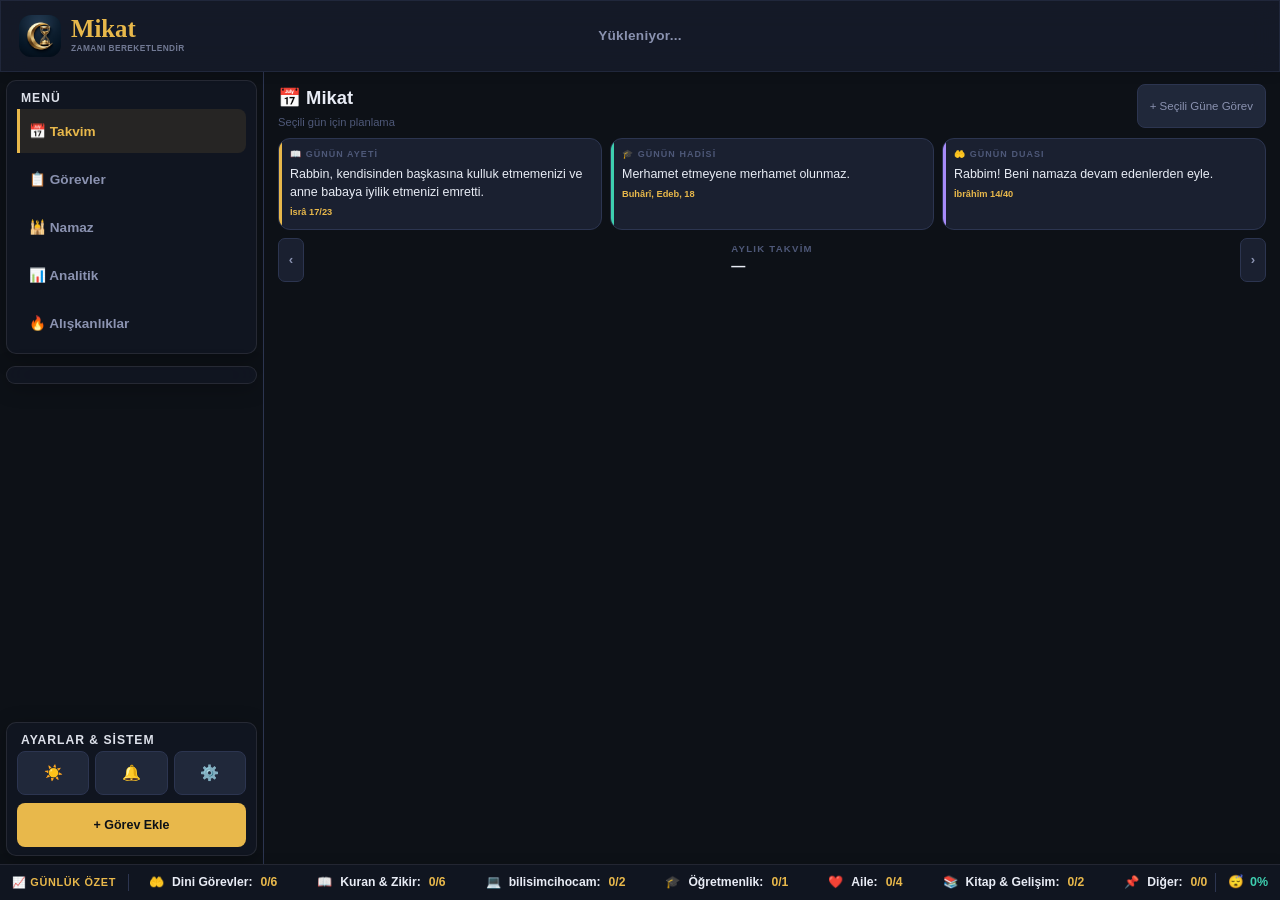
==== index.html @ c006ae86 "Mikat" ====
<!DOCTYPE html>
<html lang="tr">
<head>
<!--
  Mikat v7.1
  Görev yönetimi, ibadet takibi, alışkanlık izleme,
  odaklanma sayacı ve şifreli yedekleme uygulaması.
  Tek dosyalık HTML/CSS/JavaScript — localStorage tabanlı.
-->
<meta charset="UTF-8">
<meta http-equiv="Content-Security-Policy" content="default-src 'self'; script-src 'self' 'unsafe-inline'; connect-src 'self' https://api.aladhan.com; style-src 'self' 'unsafe-inline' https://fonts.googleapis.com; font-src 'self' https://fonts.gstatic.com; img-src 'self' data:; frame-src 'none'; object-src 'none';">
<meta name="viewport" content="width=device-width, initial-scale=1.0">
<meta name="theme-color" content="#0d1117">
<meta name="description" content="Mikat — Görev yönetimi, namaz takibi, alışkanlık izleme ve Pomodoro sayacı. Zamanı bereketlendir.">
<meta name="application-name" content="Mikat">
<meta name="apple-mobile-web-app-capable" content="yes">
<meta name="apple-mobile-web-app-status-bar-style" content="black-translucent">
<meta name="apple-mobile-web-app-title" content="Mikat">
<title>Mikat — Zamanı Bereketlendir</title>
<link rel="manifest" href="manifest.json">
<link rel="apple-touch-icon" href="icons/apple-touch-icon.png">
<link rel="preconnect" href="https://fonts.googleapis.com">
<link href="https://fonts.googleapis.com/css2?family=Amiri:wght@400;700&family=Outfit:wght@300;400;500;600;700&family=JetBrains+Mono:wght@400;500;600&display=swap" rel="stylesheet">
<link rel="stylesheet" href="styles.css">
</head>
<body class="dark">

<!-- ═══ ÜST BAR ═══ -->
<div class="topbar">
  <div style="display:flex; align-items:center; gap:8px;">
    <div class="brand">
      <div class="brand-ico" style="background: none; border: none; padding: 0;">
        <img src="mikat-logo.png" alt="Mikat" style="width: 100%; height: 100%; object-fit: cover; border-radius: 12px; display: block;">
      </div>
      <div>
        <div class="brand-name">Mikat</div>
        <div class="brand-sub">Zamanı Bereketlendir</div>
      </div>
    </div>
  </div>
  
  <!-- Akıllı Günlük Asistan (Header Merkez) -->
  <div class="header-dua" id="headerAssistant" style="display: flex; align-items: center; justify-content: center; gap: 8px;">
    <span id="headerAssistantMsg" style="font-size: 0.85rem; font-weight: 700; color: var(--tx2); letter-spacing: 0.02em;">Yükleniyor...</span>
  </div>


  <div class="top-r" style="display:flex; align-items:center;">
    <!-- Namaz Vakti Mini Gösterge -->
    <div id="headerPrayerVakit" style="display:flex; align-items:center; gap:8px; display:none;"></div>
  </div>
</div>

<!-- ═══ ANA LAYOUT ═══ -->
<div class="layout">

  <!-- SOL PANEL -->
  <div class="sidebar">
    <div class="sidebar-wrapper">
      <!-- Menü Kartı -->
      <div class="dcard sidebar-menu-card">
        <div class="slbl" style="margin-bottom:8px">Menü</div>
        <div class="sidebar-menu-list">
          <button class="menu-item-vertical on" onclick="showView('calendar', this)">📅 Takvim</button>
          <button class="menu-item-vertical" onclick="showView('tasks', this)">📋 Görevler</button>
          <button class="menu-item-vertical" onclick="showView('prayers', this)">🕌 Namaz</button>
          <button class="menu-item-vertical" onclick="showView('analytics', this)">📊 Analitik</button>
          <button class="menu-item-vertical" onclick="showView('habits', this)">🔥 Alışkanlıklar</button>
        </div>
      </div>

      <!-- Oturum Açma Kartı -->
      <div class="dcard sidebar-auth-card" id="sidebarAuthCard"></div>

      <!-- Ayarlar Kartı -->
      <div class="dcard sidebar-settings-card">
        <div class="slbl" style="margin-bottom:6px">Ayarlar & Sistem</div>
        <div class="sidebar-settings-buttons" style="display:flex; gap:6px; margin-bottom:8px;">
          <button class="tbtn" id="themeBtn" onclick="toggleTheme()" title="Tema" style="flex:1; width:auto; height:36px;">☀️</button>
          <button class="tbtn notif-btn" id="notifBtn" onclick="toggleNotifications()" title="Bildirimler" style="flex:1; width:auto; height:36px; position:relative;">
            🔔<div class="notif-dot"></div>
          </button>
          <button class="tbtn" onclick="openSettings()" title="Ayarlar" style="flex:1; width:auto; height:36px;">⚙️</button>
        </div>
        <button class="tbtn-add" onclick="openAdd()" style="width:100%; height:36px;">+ Görev Ekle</button>
      </div>
    </div>
  </div>

  <!-- ORTA — İÇERİK -->
  <div class="center">

    <!-- GÖREVLER -->
    <div class="view" id="v-tasks">
      <div class="page-hdr">
        <div>
          <div class="page-title" id="pgTitle">🗂️ Tüm Görevler</div>
          <div class="page-sub" id="pgSub">Tüm kategoriler</div>
        </div>
        <div class="page-acts">
          <button class="btn" onclick="clearDone()">🧹 Temizle</button>
        </div>
      </div>
      
      <!-- KATEGORİ SEÇİCİ -->
      <div class="tasks-categories-wrap">
        <div class="tasks-categories-list">
          <div class="cat-pill on" id="allcard" onclick="filterCat(null)">
            <span class="cat-pill-ico">🗂️</span>
            <span class="cat-pill-nm">Tüm Görevler</span>
            <span class="cat-pill-n" id="allnum">0</span>
          </div>
          <div id="ccards" style="display:flex;gap:8px;"></div>
          <button class="cat-mgr-pill" onclick="openCatManager()" title="Kategorileri Yönet">⚙️</button>
        </div>
      </div>

      <div class="fbar">
        <div class="sw"><span class="sw-i">🔍</span><input type="text" id="searchInp" placeholder="Görev ara..." oninput="renderTasks()"/></div>
        <button class="fchip on" onclick="setFilter('all',this)">Tümü</button>
        <button class="fchip" onclick="setFilter('pending',this)">Bekliyor</button>
        <button class="fchip" onclick="setFilter('done',this)">Bitti</button>
        <button class="fchip" onclick="setFilter('today',this)">Bugün</button>
        <select class="fsort" id="sortSel" onchange="renderTasks()">
          <option value="priority">Öncelik</option>
          <option value="due">Tarih</option>
          <option value="created">Eklenme</option>
          <option value="name">İsim</option>
        </select>
      </div>
      <div class="qabar">
        <input type="text" id="qaInp" placeholder="Hızlı görev ekle — Enter (kategori için #anahtar kullan)"/>
        <button class="qabtn" onclick="quickAdd()">+ Ekle</button>
      </div>
      <div id="taskList"></div>
    </div>

    <!-- ANALİTİK -->
    <div class="view" id="v-analytics">
      <div class="page-title">📊 Analitik</div>
      <div class="ag" id="agrid"></div>
      <div id="aperf"></div>
    </div>

    <!-- TAKVİM -->
    <div class="view on" id="v-calendar">
      <div class="page-hdr">
        <div>
          <div class="page-title">📅 Mikat</div>
          <div class="page-sub" id="calSub">Seçili gün için planlama</div>
        </div>
        <div class="page-acts">
          <button class="btn" onclick="openAddForSelectedDay()">+ Seçili Güne Görev</button>
        </div>
      </div>

      <!-- Günlük içerik kartları -->
      <div class="daily-grid">
        <div class="daily-card">
          <div class="daily-title">📖 GÜNÜN AYETİ</div>
          <div class="daily-text" id="dailyAyatText">Rabbin, kendisinden başkasına kulluk etmemenizi ve anne babaya iyilik etmenizi emretti.</div>
          <div class="daily-src" id="dailyAyatSrc">İsrâ 17/23</div>
        </div>
        <div class="daily-card hadis">
          <div class="daily-title">🎓 GÜNÜN HADİSİ</div>
          <div class="daily-text" id="dailyHadisText">Merhamet etmeyene merhamet olunmaz.</div>
          <div class="daily-src" id="dailyHadisSrc">Buhârî, Edeb, 18</div>
        </div>
        <div class="daily-card dua">
          <div class="daily-title">🤲 GÜNÜN DUASI</div>
          <div class="daily-text" id="dailyDuaText">Rabbim! Beni namaza devam edenlerden eyle.</div>
          <div class="daily-src" id="dailyDuaSrc">İbrâhîm 14/40</div>
        </div>
      </div>

      <!-- Aylık Takvim -->
      <div class="cal-main-full">
        <div class="month-head">
          <button class="month-nav" onclick="changeMonth(-1)">‹</button>
          <div>
            <div class="section-lbl">AYLIK TAKVİM</div>
            <div class="month-title" id="monthTitle">—</div>
          </div>
          <button class="month-nav" onclick="changeMonth(1)">›</button>
        </div>
        <div class="wgrid" id="wgrid"></div>
      </div>
    </div><!-- /v-calendar -->

    <!-- NAMAZ -->
    <div class="view" id="v-prayers">
      <div class="page-hdr">
        <div>
          <div class="page-title">🕌 Namaz Vakitleri & İbadet Takibi</div>
          <div style="text-align:left;font-size:.78rem;color:var(--namaz-gold,#D4AF37);margin-top:4px;font-family:'Amiri',serif;letter-spacing:.05em" id="hicriDateEl">— Yükleniyor</div>
        </div>
        <div class="page-acts">
          <span class="namaz-live" id="namazSource">📡 Yükleniyor…</span>
        </div>
      </div>

      <!-- Ramazan & Kerahat Uyarıları -->
      <div id="ramazanBanner" style="display:none;background:linear-gradient(135deg,#059669,#047857);color:#fff;border-radius:10px;padding:10px 13px;margin-bottom:12px;font-size:.78rem;text-align:center;font-weight:600">🌙 Ramazan-ı Şerif Mübarek Olsun!</div>
      <div id="kerahatBanner" style="display:none;background:rgba(251,146,60,.15);border:1px solid #fb923c;color:#fb923c;border-radius:8px;padding:9px 12px;font-size:.74rem;font-weight:600;margin-bottom:12px;text-align:center"></div>

      <!-- ── SATIR 1: VAKTİN AYET/HADİSİ & GÜNLÜK FARZ DURUMU (2 Kolon — Ayrı Kalın Çerçeveli Tasarım) ── -->
      <div style="display: flex; gap: 16px; margin-bottom: 16px; align-items: stretch; width: 100%;">
        <!-- Vakit Kadranı ve Sayaç (Sol - Kalın Koyu Yeşil Çerçeve) -->
        <div class="ncard gauge-card" style="display: flex; flex-direction: column; align-items: center; justify-content: flex-start; margin: 0; padding: 14px 20px; background: linear-gradient(135deg, #092c2a 0%, #031413 100%); border: 3px solid #0d403d; border-radius: 18px; box-shadow: 0 8px 32px rgba(0,0,0,0.4); width: 400px; flex: 0 0 400px; height: auto;">
          <!-- Top center title for hover text -->
          <div id="dialHoverTitle" style="color: var(--gold); font-size: 0.58rem; font-weight: 800; letter-spacing: 0.08em; text-transform: uppercase; margin-bottom: 8px; min-height: 12px; text-align: center; width: 100%;">VAKİT KADRANI</div>
          <div class="gauge-wrap" style="width: 360px; height: 180px; margin: 0 auto; position: relative; overflow: hidden;">
            <svg id="vakitDialSvg" width="360" height="180" viewBox="0 10 200 100" style="overflow: hidden;">
              <!-- Outer circle border (arch) -->
              <path d="M 18 110 A 82 82 0 0 1 182 110" fill="none" stroke="rgba(20,91,88,0.4)" stroke-width="1"/>
              
              <!-- Outer Bezel for Hour Numbers (arch segment) -->
              <path d="M 2 110 A 98 98 0 0 1 198 110 L 182 110 A 82 82 0 0 0 18 110 Z" fill="#9bc7c5" stroke="#145b58" stroke-width="0.8"/>
              
              <!-- Sector paths (annular sectors) will go here -->
              <g id="dialSectors"></g>
              
              <!-- Red separator lines will go here -->
              <g id="dialSeparators"></g>
              
              <!-- Ticks and hour numbers will go here -->
              <g id="dialHours"></g>
              
              <!-- Central circle for countdown backdrop (arch) - light glowing backdrop -->
              <path d="M 48 110 A 52 52 0 0 1 152 110 Z" fill="#a4cfce" stroke="#145b58" stroke-width="1.2"/>
              
              <!-- Needle (Red pointer) -->
              <line id="dialNeedle" x1="100" y1="110" x2="100" y2="24" stroke="#ef4444" stroke-width="2.5" stroke-linecap="round" />
              <!-- Needle cap -->
              <circle cx="100" cy="110" r="4.5" fill="#ef4444"/>
            </svg>
            
            <!-- Info in the center: countdown timer with dark text -->
            <div id="dialCenterText" style="position: absolute; bottom: 8px; left: 0; right: 0; display: flex; flex-direction: column; align-items: center; justify-content: center; text-align: center; pointer-events: none; line-height: 1.15;">
              <div style="font-size: 0.56rem; font-weight: 900; color: #0c3d3a; text-transform: uppercase; letter-spacing: 0.05em; opacity: 0.95; margin-bottom: 2px;">Vaktin Çıkmasına</div>
              <div style="font-size: 1.45rem; font-weight: 900; color: #031413; font-family: 'JetBrains Mono', monospace; letter-spacing: -0.02em;" id="dialCountdown">--:--<span style="font-size: 0.65em; font-weight: 900; vertical-align: super; margin-left: 1px;" id="dialCountdownSec">--</span></div>
            </div>
          </div>
          
          <!-- Bottom Prayer Times Row (Mockup'taki gibi) -->
          <div id="dialPrayerTimesRow" style="display: flex; justify-content: space-between; width: 100%; margin-top: 10px; padding: 6px 12px 0; border-top: 1px solid rgba(164,207,206,0.15); font-size: 0.65rem; font-weight: 700; color: var(--tx3);">
            <!-- Populated dynamically by JS -->
          </div>
        </div>

        <!-- 2. Namaz Vakitleri & Tikleme Kartı (Kalın Koyu Mavi Çerçeve) -->
        <div class="ncard" style="display: flex; flex-direction: column; justify-content: flex-start; margin: 0; padding: 14px 16px; border: 3px solid #1b355a; border-radius: 18px; width: 175px; flex: 0 0 175px; background: linear-gradient(135deg, #0d1b2e 0%, #060c15 100%);">
          <div class="daily-title" style="color:var(--teal); font-size: 0.58rem; font-weight: 800; letter-spacing: 0.08em; margin-bottom: 8px; display: flex; justify-content: space-between;">
            <span>🕌 VAKİT TİKLERİ</span>
            <span id="namazCnt" style="color:var(--teal)">0/5</span>
          </div>
          <div id="namazChecklist" style="display: flex; flex-direction: column; gap: 6px; flex: 1; justify-content: center;"></div>
        </div>

        <!-- 3. Günün Ayeti (Kalın Koyu Kehribar Çerçeve) -->
        <div class="ncard quote-card" id="vaktinQuoteCard" style="display: flex; flex-direction: column; justify-content: center; min-height: 80px; margin: 0; padding: 14px 20px; border: 3px solid #6d4e1b; border-radius: 18px; flex: 1.3; min-width: 0; height: auto;">
          <div class="daily-title" id="vaktinQuoteTitle" style="color:var(--gold); font-size: 0.58rem; font-weight: 800; letter-spacing: 0.08em; margin-bottom: 2px;">📖 GÜNÜN AYETİ</div>
          <!-- Arapça Kısmı -->
          <div id="vaktinQuoteArabic" style="font-family:'Amiri',serif; font-size: 1.05rem; color: var(--gold); text-align: right; margin-top: 2px; line-height: 1.25; max-height: 38px; overflow: hidden; text-overflow: ellipsis; white-space: nowrap;"></div>
          <!-- Meal Kısmı -->
          <div class="daily-text" id="vaktinQuoteText" style="font-size: 0.74rem; line-height: 1.35; font-weight: 600; margin: 4px 0; color: var(--tx); overflow: hidden; display: -webkit-box; -webkit-line-clamp: 3; -webkit-box-orient: vertical;">—</div>
          <div class="daily-src" id="vaktinQuoteSrc" style="font-size: 0.60rem; color: var(--tx3); text-align: right; font-weight: 700; margin-top: auto;">—</div>
        </div>

        <!-- 4. Günün Esması (Kalın Koyu Mor Çerçeve - Ortalanmış) -->
        <div class="ncard" id="esmaCard" style="display: flex; flex-direction: column; justify-content: center; align-items: center; margin: 0; padding: 14px 16px; border: 3px solid #4a1b6d; border-radius: 18px; flex: 1; min-width: 0; background: linear-gradient(135deg, #160d23 0%, #0a0610 100%); text-align: center;">
          <div class="daily-title" style="color:var(--gold); font-size: 0.58rem; font-weight: 800; letter-spacing: 0.08em; margin-bottom: 6px;">✨ GÜNÜN ESMASI</div>
          <div id="esmaArabic" style="font-family:'Amiri',serif; font-size: 1.55rem; color: var(--gold); margin: 2px 0 0; line-height: 1.2;">—</div>
          <div id="esmaTurkish" style="font-size: 0.85rem; font-weight: 800; color: var(--tx); margin-bottom: 4px;">—</div>
          <div id="esmaMeaning" style="font-size: 0.68rem; line-height: 1.35; font-weight: 600; color: var(--tx2); overflow: hidden; display: -webkit-box; -webkit-line-clamp: 3; -webkit-box-orient: vertical;">—</div>
        </div>
      </div>

      <!-- ── SATIR 3: NAFİLELER, ZİKİR & HAFTALIK GRAFİK (3 Sütun) ── -->
      <div style="display: grid; grid-template-columns: 1.1fr 1fr 1.1fr; gap: 16px; margin-bottom: 16px;">
        <!-- Nafile İbadetler -->
        <div class="ncard nafile-card" style="margin: 0;">
          <div class="nhead">✨ Nafile İbadetler</div>
          <div class="nafile-grid" id="nafileGrid" style="margin-top: 8px;"></div>
        </div>

        <!-- Zikir & Tesbihat -->
        <div class="ncard zikir-widget" style="margin: 0; display: flex; flex-direction: column; justify-content: space-between;">
          <div>
            <div class="nhead" style="margin-bottom: 10px;">📿 Zikir & Tesbihat</div>
            <div class="zikir-card" id="zikirCard" style="margin-top:0; border:none; background:none; padding:0;">
              <div style="min-width:0">
                <div class="zikir-text" id="zikirText" style="font-size:1.05rem; font-weight: 700; color: var(--tx); margin-bottom:4px; white-space: nowrap; overflow: hidden; text-overflow: ellipsis;">—</div>
                <div class="zikir-note" id="zikirNote" style="font-size:.68rem; color: var(--tx3); margin-bottom:8px;"></div>
              </div>
            </div>
          </div>
          <div>
            <button class="zikir-btn" onclick="completeDailyZikir()" id="zikirBtn" style="width: 100%; margin-bottom: 8px;">Hedefi Tamamla</button>
            <div style="display:grid; grid-template-columns: 1fr 1fr; gap: 8px;">
              <button class="namaz-action-btn" onclick="openZikirmatik()" style="padding: 6px; font-size: 0.72rem;">📿 Zikirmatik</button>
              <button class="namaz-action-btn" onclick="openImsakiye()" style="padding: 6px; font-size: 0.72rem;">📅 İmsakiye</button>
            </div>
          </div>
        </div>

        <!-- Sağ Sütun: Haftalık Takip & Kaza Namazları -->
        <div style="display: flex; flex-direction: column; gap: 16px; justify-content: space-between;">
          <!-- Haftalık İbadet Grafiği -->
          <div class="weekly-ibadet" id="weeklyIbadet" style="margin: 0; padding:12px; background:var(--sf); border:1px solid var(--bd); border-radius:var(--r); display: flex; flex-direction: column; justify-content: space-between; flex: 1;">
            <div class="wi-head" style="margin-bottom: 8px; display: flex; justify-content: space-between; align-items: center;">
              <span style="font-weight: 700; font-size: 0.78rem; color: var(--tx);">📈 Haftalık Takip</span>
              <span class="wi-score" id="weeklyIbadetScore" style="color: var(--teal); font-weight: 800; font-size: 0.78rem;">0/35</span>
            </div>
            <div class="wi-days" id="weeklyIbadetDays" style="flex: 1; display: flex; align-items: center; justify-content: space-between; gap: 4px;"></div>
          </div>
          
          <!-- Kaza Namazı Takip (Küçük Kart) -->
          <div class="ncard qada-card" id="qadaCardCompact" style="margin: 0; padding: 12px; flex: 1;">
            <div class="qada-head" style="font-weight: 700; font-size: 0.78rem; color: var(--tx); margin-bottom: 6px;">⏳ Kaza Borçlarım</div>
            <div id="qadaBox"></div>
          </div>
        </div>
      </div>
    </div><!-- /v-prayers -->

    <!-- ALIŞKANLIKLAR -->
    <div class="view" id="v-habits">
      <div class="page-hdr">
        <div>
          <div class="page-title">🔥 Alışkanlıklar</div>
          <div class="page-sub">Düzenli tekrarlanan alışkanlıkların takibi</div>
        </div>
        <div class="page-acts">
          <button class="btn" onclick="addHabitPrompt()">+ Yeni Alışkanlık</button>
        </div>
      </div>
      <div id="habitList" class="habits-view-list" style="margin-bottom: 24px;"></div>
      
      <!-- ODAKLANMA VE İSTATİSTİKLER (Eski Sağ Panel) -->
      <div class="habits-footer-grid" style="display: grid; grid-template-columns: 1fr 1fr; gap: 16px; margin-top: 24px;">
        <!-- Odaklanma Sayacı -->
        <div class="rcard">
          <div class="rcard-title">
            <span>⏱ Odaklanma Sayacı</span>
            <span id="timerCatLbl" style="color:var(--teal);font-size:.58rem"></span>
          </div>
          <div class="timer-wrap">
            <div class="trw">
              <svg width="108" height="108" viewBox="0 0 108 108">
                <circle cx="54" cy="54" r="44" fill="none" stroke="#2c3550" stroke-width="6"/>
                <circle id="timerRing" cx="54" cy="54" r="44" fill="none" stroke="#3ecfb0" stroke-width="6" stroke-linecap="round"
                  stroke-dasharray="276.5" stroke-dashoffset="0" transform="rotate(-90 54 54)"
                  style="transition:stroke-dashoffset 1s linear"/>
              </svg>
              <div class="ti">
                <div class="tnum" id="tnum">25:00</div>
                <div class="tph"  id="tph">Hazır</div>
              </div>
            </div>
          </div>
          <div class="tpres">
            <button class="tpre on" onclick="setPreset(25,this)">25dk</button>
            <button class="tpre" onclick="setPreset(45,this)">45dk</button>
            <button class="tpre" onclick="setPreset(60,this)">60dk</button>
            <button class="tpre" onclick="setPreset(5,this)">5dk 🍵</button>
          </div>
          <select class="tcat" id="timerCat" style="width: 100%; margin-top: 8px;"></select>
          <div class="sessrow" style="margin-top: 8px;">
            <span>Bugünkü seanslar</span>
            <div class="sdots" id="sdots">
              <div class="sdot"></div><div class="sdot"></div>
              <div class="sdot"></div><div class="sdot"></div>
            </div>
          </div>
          <div class="tbtns" style="margin-top: 8px;">
            <button class="tbstart" id="tbstart" onclick="timerToggle()">▶ Başlat</button>
            <button class="tbreset" onclick="timerReset()">↺ Sıfırla</button>
          </div>
        </div>

        <!-- Kategori Süreleri -->
        <div class="rcard">
          <div class="rcard-title">⏰ Kategori Süreleri (Bugün)</div>
          <div id="catTimes" style="margin-top: 10px;"></div>
        </div>
      </div>
    </div><!-- /v-habits -->

  </div><!-- /center -->

</div><!-- /layout -->

<!-- ═══ GÖREV MODAL ═══ -->
<div class="mov" id="taskModal" onclick="if(event.target===this)closeModal('taskModal')">
<div class="modal">
  <div class="modal-title" id="mTitle">✏️ Yeni Görev</div>
  <div class="modal-sub">Bilgileri doldurup kaydedin</div>
  <div class="fgrid">
    <div class="fg s2"><label class="flbl">Görev Adı *</label><input class="finp" id="fName" placeholder="Ne yapılacak?"/></div>
    <div class="fg"><label class="flbl">Kategori</label><select class="fsel" id="fCat"></select></div>
    <div class="fg"><label class="flbl">Öncelik</label>
      <select class="fsel" id="fPri">
        <option value="yuksek">🔴 Yüksek</option>
        <option value="orta" selected>🟡 Orta</option>
        <option value="dusuk">🟢 Düşük</option>
      </select>
    </div>
    <div class="fg"><label class="flbl">Son Tarih</label><input class="finp" type="date" id="fDue"/></div>
    <div class="fg"><label class="flbl">Hatırlatıcı Zamanı</label><input class="finp" type="time" id="fReminder"/></div>
    <div class="fg"><label class="flbl">Hatırlatma</label>
      <select class="fsel" id="fRemRep">
        <option value="none">Kapalı</option>
        <option value="once">Tek Sefer</option>
        <option value="daily">Her Gün</option>
        <option value="weekly">Her Hafta</option>
      </select>
    </div>
    <div class="fg"><label class="flbl">Tekrar</label>
      <select class="fsel" id="fRep" onchange="toggleRepDays()">
        <option value="yok">Tekrar Yok</option>
        <option value="gunluk">Her Gün</option>
        <option value="her_2_gunde">2 Günde Bir</option>
        <option value="haftalik">Her Hafta</option>
        <option value="aylik">Her Ay</option>
        <option value="ay_son">Ayın Sonu</option>
        <option value="ozel">Özel Aralık</option>
      </select>
    </div>
    <div class="fg s2" id="repDaysRow" style="display:none">
      <label class="flbl" id="repDaysLbl">Hangi Günler?</label>
      <div id="repDaysPicker" style="display:flex;gap:5px;flex-wrap:wrap;margin-top:4px"></div>
    </div>
    <div class="fg" id="repIntervalRow" style="display:none">
      <label class="flbl">Özel Aralık</label><input class="finp" type="number" min="2" id="fRepInterval" placeholder="Gün sayısı"/>
    </div>
    <div class="fg" id="repEndRow" style="display:none">
      <label class="flbl">Tekrar Bitişi</label><input class="finp" type="date" id="fRepEnd"/>
    </div>
    <div class="fg"><label class="flbl">Süre Tahmini</label>
      <select class="fsel" id="fEst">
        <option value="">—</option><option value="15">15 dk</option>
        <option value="30">30 dk</option><option value="45">45 dk</option>
        <option value="60">1 saat</option><option value="90">1.5 saat</option>
        <option value="120">2 saat</option>
      </select>
    </div>
    <div class="fg"><label class="flbl">Etiket</label><input class="finp" id="fTag" placeholder="örn: acil, fikir"/></div>
    <div class="fg s2"><label class="flbl">Not</label><textarea class="ftxt" id="fNote" placeholder="Ek notlar..."></textarea></div>
    <div class="fg s2">
      <label class="flbl">Alt Görevler</label>
      <div class="sub-adder">
        <input type="text" id="subInp" placeholder="Alt görev yaz, Enter'a bas"/>
        <button onclick="addSub()">+ Ekle</button>
      </div>
      <div class="sub-prev" id="subPrev"></div>
    </div>
  </div>
  <div class="mfooter">
    <button class="mcancel" onclick="closeModal('taskModal')">İptal</button>
    <button class="msave" onclick="saveTask()">💾 Kaydet</button>
  </div>
</div>
</div>

<!-- ═══ SİLME ONAY MODAL ═══ -->
<div class="mov" id="confModal" onclick="if(event.target===this)closeModal('confModal')">
<div class="modal conf-modal">
  <div class="modal-title" id="confModalTitle">🗑️ Onayla</div>
  <div class="conf-txt" id="confTxt">Emin misiniz?</div>
  <div class="conf-detail" id="confDetail" style="display:none;font-size:.72rem;color:var(--tx3);margin-top:6px;line-height:1.5"></div>
  <div style="display:flex;gap:8px;justify-content:flex-end;margin-top:14px">
    <button class="mcancel" onclick="closeModal('confModal')">İptal</button>
    <button class="mdel" id="confOk">Sil</button>
  </div>
</div>
</div>

<!-- ═══ KATEGORİ YÖNET MODAL ═══ -->
<div class="mov" id="catModal" onclick="if(event.target===this)closeModal('catModal')">
<div class="modal" style="max-width:540px">
  <div class="modal-title">⚙️ Kategori Yönetimi</div>
  <div class="modal-sub">Kategori ekle, düzenle veya sil</div>
  <div class="cat-form">
    <div class="cat-form-title" id="catFormTitle">Yeni Kategori Ekle</div>
    <div class="cat-form-row">
      <div class="cat-form-field" style="max-width:58px"><label>Emoji</label><input type="text" id="catIco" placeholder="📌" maxlength="2"/></div>
      <div class="cat-form-field" style="flex:2"><label>Kategori Adı</label><input type="text" id="catName" placeholder="örn: Sağlık"/></div>
      <div class="cat-form-field" style="max-width:96px"><label>Anahtar</label><input type="text" id="catKey" placeholder="saglik" maxlength="20"/></div>
    </div>
    <div style="margin-top:8px">
      <div style="font-size:.56rem;text-transform:uppercase;letter-spacing:.1em;color:var(--tx3);margin-bottom:4px">Renk</div>
      <div class="color-presets" id="colorPresets"></div>
    </div>
    <div style="display:flex;gap:8px;margin-top:9px">
      <button class="cat-add-btn" onclick="saveCat()">💾 Kaydet</button>
      <button class="cbtn2" style="flex:1;margin-bottom:0" onclick="resetCatForm()">Temizle</button>
    </div>
  </div>
  <div class="cat-list" id="catList"></div>
  <div class="mfooter"><button class="mcancel" onclick="closeModal('catModal')">Kapat</button></div>
</div>
</div>

<!-- ═══ AYARLAR MODAL ═══ -->
<div class="mov" id="settingsModal" onclick="if(event.target===this)closeModal('settingsModal')">
<div class="modal" style="max-width:540px">
  <div class="modal-title">⚙️ Ayarlar</div>
  <div class="modal-sub">Veri aktarımı, şifreli yedekleme ve sıfırlama</div>
  <div style="display:flex;flex-direction:column;gap:12px">
    <div style="background:var(--bg2);border:1px solid var(--bd);border-radius:12px;padding:13px">
      <div style="font-size:.60rem;text-transform:uppercase;letter-spacing:.12em;color:var(--tx3);font-weight:700;margin-bottom:11px">🔐 Veri Aktarımı (AES-256)</div>
      <div class="ctabs">
        <button class="ctab on" onclick="cTab('exp',this)">↑ Dışa Aktar</button>
        <button class="ctab" onclick="cTab('imp',this)">↓ İçe Aktar</button>
      </div>
      <div id="cexp">
        <div class="cfield"><label>Şifre (min 6 karakter)</label><input type="password" id="epw" placeholder="Güçlü şifre girin"/></div>
        <div class="cfield"><label>Şifreyi Onayla</label><input type="password" id="epw2" placeholder="Tekrar girin"/></div>
        <button class="cbtn" onclick="doExport()">🔒 Şifrele & Aktar</button>
        <div class="cfield" id="expR" style="display:none"><label>Şifreli Veri</label><textarea id="expOut" readonly></textarea></div>
        <button class="cbtn2" id="copybtn" style="display:none" onclick="copyExp()">📋 Kopyala</button>
        <button class="cbtn2" id="dlbtn"   style="display:none" onclick="dlExp()">💾 Dosya İndir</button>
      </div>
      <div id="cimp" style="display:none">
        <div class="cfield"><label>Şifre</label><input type="password" id="ipw" placeholder="Dışa aktarırken kullandığınız şifre"/></div>
        <div class="cfield"><label>Şifreli Veri</label><textarea id="idata" placeholder="Şifreli metni yapıştırın..."></textarea></div>
        <button class="cbtn" onclick="doImport()">🔓 Çöz & İçe Aktar</button>
      </div>
    </div>
    <div style="background:var(--bg2);border:1px solid var(--bd);border-radius:12px;padding:13px">
      <div style="font-size:.60rem;text-transform:uppercase;letter-spacing:.12em;color:var(--tx3);font-weight:700;margin-bottom:11px">📍 Namaz & Yedekleme</div>
      <div class="cfield"><label>Namaz Şehri</label><input class="finp" type="text" id="namazCityInput" placeholder="Konya"/></div>
      <div style="display:flex;gap:8px;flex-wrap:wrap;margin-bottom:8px">
        <button class="cbtn2" onclick="detectLocation()">📍 Konumu Bul</button>
        <button class="cbtn2" onclick="saveNamazCity()">💾 Kaydet</button>
      </div>
      <div class="cfield" id="locationStatus">Konum kaydedilmedi.</div>
      <div class="cfield"><label>Otomatik Yedekleme</label><input type="checkbox" id="autoBackupToggle" onchange="toggleAutoBackup(this.checked)"/></div>
      <div id="backupStatus" class="reset-note" style="margin-top:6px;">Henüz bir yedekleme yapılmadı.</div>
      <div style="display:flex;gap:8px;flex-wrap:wrap;margin-top:8px">
        <button class="cbtn2" onclick="doExportJson()">JSON İndir</button>
        <button class="cbtn2" onclick="doExportCsv()">CSV İndir</button>
        <button class="cbtn2" onclick="restoreBackup()">Yedekten Geri Yükle</button>
      </div>
      <div class="reset-note">JSON/CSV doğrudan dosya indirir, şifreli AES dışa aktarma korunur.</div>
    </div>
    <div style="background:var(--rosebg);border:1px solid var(--rose);border-radius:12px;padding:13px">
      <div style="font-size:.60rem;text-transform:uppercase;letter-spacing:.12em;color:var(--rose);font-weight:700;margin-bottom:9px">⚠️ Sıfırlama</div>
      <button class="reset-main" onclick="dailyReset()">↺ Günlük Sıfırla</button>
      <div class="reset-note">Bugünün namaz, zikir, alışkanlık ve görev işaretleri temizlenir.</div>
      <div style="display:grid;grid-template-columns:1fr;gap:5px;margin-top:7px;padding-top:7px;border-top:1px dashed var(--bd)">
        <button class="reset-small" onclick="trackingReset()">📊 Takip Verilerini Sıfırla</button>
        <button class="reset-small danger" onclick="factoryReset()">🧨 Fabrika Ayarlarına Dön</button>
      </div>
    </div>
  </div>
  <div class="mfooter"><button class="mcancel" onclick="closeModal('settingsModal')">Kapat</button></div>
</div>
</div>

<!-- ═══ ALIÞKANLIK DÜZENLE MODAL ═══ -->
<div class="mov" id="habitModal" onclick="if(event.target===this)closeHabitModal()">
<div class="modal" style="max-width:370px">
  <div class="modal-title" id="habitModalTitle">✨ Yeni Alışkanlık</div>
  <div class="modal-sub" id="habitModalSub">Başına emoji ekleyebilirsiniz</div>
  <div style="margin-bottom:18px">
    <label class="flbl" style="display:block;margin-bottom:5px">Alışkanlık Adı</label>
    <input class="habit-modal-inp" id="habitModalInp" placeholder="örn: 🏃 Sabah yürüyüşü" maxlength="80"
      onkeydown="if(event.key==='Enter')saveHabitModal()"/>
  </div>
  <div class="mfooter">
    <button class="mcancel" onclick="closeHabitModal()">İptal</button>
    <button class="msave" onclick="saveHabitModal()">💾 Kaydet</button>
  </div>
</div>
</div>

<!-- ═══ ALIÞKANLIK SİL MODAL ═══ -->
<div class="mov" id="habitDelModal" onclick="if(event.target===this)closeModal('habitDelModal')">
<div class="modal conf-modal">
  <div class="modal-title">🗑️ Alışkanlığı Sil</div>
  <div class="conf-txt" id="habitDelTxt">Bu alışkanlık silinsin mi?</div>
  <div style="display:flex;gap:8px;justify-content:flex-end">
    <button class="mcancel" onclick="closeModal('habitDelModal')">İptal</button>
    <button class="mdel" id="habitDelOk">Sil</button>
  </div>
</div>
</div>

<!-- ═══ NAMAZ TİPİ SEÇME MODAL (Farz/Sünnet/Cemaat) ═══ -->
<div class="mov" id="prayerTypeModal" onclick="if(event.target===this)closeModal('prayerTypeModal')">
<div class="modal conf-modal" style="max-width:320px">
  <div class="modal-title" id="ptModalName">Namaz</div>
  <div style="font-size:.72rem;color:var(--tx3);margin-bottom:14px;text-align:center">Nasıl kıldınız?</div>
  <div style="display:flex;flex-direction:column;gap:8px">
    <button class="pt-opt" data-type="farz" onclick="setPrayerType('farz')">✓ Sadece Farz</button>
    <button class="pt-opt" data-type="sunnet" onclick="setPrayerType('sunnet')">🌟 Sünnetiyle Birlikte</button>
    <button class="pt-opt" data-type="cemaat" onclick="setPrayerType('cemaat')">🕌 Cemaatle Kıldım</button>
  </div>
  <div style="display:flex;gap:8px;justify-content:center;margin-top:14px">
    <button class="mcancel" onclick="setPrayerType(null)">✕ Kılınmadı</button>
    <button class="mcancel" onclick="closeModal('prayerTypeModal')">Kapat</button>
  </div>
</div>
</div>

<!-- ═══ ZİKİRMATİK MODAL ═══ -->
<div class="mov zikirmatik-ov" id="zikirmatikModal">
<div class="zikirmatik-wrap">
  <button class="zm-close" onclick="closeZikirmatik()">✕ Kapat</button>
  <div class="zm-phases">
    <div class="zm-phase-dot active" title="Sübhanallah"></div>
    <div class="zm-phase-dot" title="Elhamdülillah"></div>
    <div class="zm-phase-dot" title="Allahu Ekber"></div>
  </div>
  <div class="zm-ring-wrap">
    <svg width="150" height="150" viewBox="0 0 150 150">
      <circle cx="75" cy="75" r="60" fill="none" stroke="rgba(5,150,105,.25)" stroke-width="8"/>
      <circle id="zmRing" cx="75" cy="75" r="60" fill="none" stroke="#059669" stroke-width="8"
        stroke-linecap="round" stroke-dasharray="376.99" stroke-dashoffset="376.99"
        transform="rotate(-90 75 75)" style="transition:stroke-dashoffset .2s ease"/>
    </svg>
    <div class="zm-center">
      <div class="zm-arabic" id="zmArabic">سُبْحَانَ اللَّهِ</div>
      <div class="zm-tr" id="zmTr">Sübhanallah</div>
      <div class="zm-count" id="zmCount">0 / 33</div>
    </div>
  </div>
  <button class="zm-tap" onclick="tapZikirmatik()" ontouchstart="tapZikirmatik();event.preventDefault()">
    👆 Dokunun
  </button>
  <button class="zm-reset" onclick="resetZikirmatik()">↺ Sıfırla</button>
</div>
</div>

<!-- ═══ AYLIK İMSAKİYE MODAL ═══ -->
<div class="mov" id="imsakiyeModal" onclick="if(event.target===this)closeModal('imsakiyeModal')">
<div class="modal" style="max-width:680px">
  <div class="modal-title">📅 Aylık İmsakiye</div>
  <div id="imsakiyeContent"><div style="text-align:center;padding:30px;color:var(--tx3)">⏳ Yükleniyor…</div></div>
  <div class="mfooter"><button class="mcancel" onclick="closeModal('imsakiyeModal')">Kapat</button></div>
</div>
</div>

<!-- ═══ PWA BANNER ═══ -->
<div class="pwa-banner" id="pwaBanner">
  <div style="font-size:.80rem;font-weight:700;color:var(--gold);margin-bottom:3px">📱 Uygulamayı Yükle</div>
  <div style="font-size:.70rem;color:var(--tx3);margin-bottom:9px">Mikat'ı telefona veya masaüstüne yükleyebilirsiniz.</div>
  <div style="display:flex;gap:6px">
    <button class="pwa-install-btn" onclick="pwsInstall()">Yükle</button>
    <button class="pwa-dismiss"     onclick="pwaDismiss()">Kapat</button>
  </div>
</div>

<!-- ═══ FABRİKA AYARLARI MODAL ═══ -->
<div class="mov" id="factoryModal" onclick="if(event.target===this)closeModal('factoryModal')">
<div class="modal conf-modal">
  <div class="modal-title" style="color:var(--rose)">🧨 Fabrika Ayarlarına Dön</div>
  <div class="conf-txt">TÜM veri silinir: görevler, kategoriler, alışkanlıklar, ayarlar.</div>
  <div style="font-size:.72rem;color:var(--tx3);margin-top:8px;margin-bottom:12px">Onaylamak için aşağıya <strong>SIFIRLA</strong> yazın:</div>
  <input class="finp" id="factoryConfirmInp" placeholder="SIFIRLA" oninput="factoryCheckInput(this)" style="margin-bottom:10px"/>
  <div style="display:flex;gap:8px;justify-content:flex-end">
    <button class="mcancel" onclick="closeModal('factoryModal')">İptal</button>
    <button class="mdel" id="factoryOkBtn" onclick="doFactoryReset()" disabled style="opacity:.4;cursor:not-allowed">🧨 Sıfırla</button>
  </div>
</div>
</div>

<!-- ═══ ÇEVRİMDIŞI BANNER ═══ -->
<div id="offlineBanner" style="display:none;position:fixed;bottom:0;left:0;right:0;background:var(--rose);color:#fff;text-align:center;padding:8px;font-size:.75rem;z-index:9999;transition:opacity .3s">📡 Çevrimdışısınız — veriler yerel olarak saklanıyor</div>

<!-- GÜNLÜK ÖZET TICKER BANTI -->
<div class="ticker-wrap">
  <div class="ticker-label">📈 GÜNLÜK ÖZET</div>
  <div class="ticker-content" id="dpbarsTicker"></div>
  <div class="ticker-mood" id="tickerMood">😐 0%</div>
</div>

<div class="tc" id="tc"></div>

<!-- ═══════════════════════════════════════════
     JAVASCRIPT
═══════════════════════════════════════════ -->
<script defer src="app.js"></script>
</body>
</html>
---- styles.css ----
/* ═══════════════════════════════════════════
   TEMEL DEĞİŞKENLER
═══════════════════════════════════════════ */
:root {
  --r: 12px; --rs: 8px; --rl: 18px;
  --tr: 0.16s ease;
  --sh: 0 2px 10px rgba(0,0,0,.15);
  --sh2: 0 6px 28px rgba(0,0,0,.22);
}

/* KOYU TEMA */
body.dark {
  --bg:     #0d1117;
  --bg2:    #161b25;
  --sf:     #1a2030;
  --sf2:    #20283a;
  --sf3:    #262f44;
  --bd:     #2c3550;
  --bd2:    #3a4568;
  --tx:     #e8ecf5;
  --tx2:    #8a92b0;
  --tx3:    #4e5878;
  --gold:   #e8b84b;
  --goldd:  #b07a20;
  --goldbg: rgba(232,184,75,.1);
  --teal:   #3ecfb0;
  --tealbg: rgba(62,207,176,.1);
  --rose:   #f06878;
  --rosebg: rgba(240,104,120,.1);
  --blue:   #5b9cf6;
  --bluebg: rgba(91,156,246,.1);
  --pur:    #a78bfa;
  --purbg:  rgba(167,139,250,.1);
  --org:    #fb923c;
  --orgbg:  rgba(251,146,60,.1);
  --grn:    #4ade80;
  --grnbg:  rgba(74,222,128,.1);
  --ov:     rgba(0,0,0,.75);
}

/* AÇIK TEMA */
body.light {
  --bg:     #f0f3fa;
  --bg2:    #e5e9f4;
  --sf:     #ffffff;
  --sf2:    #f4f6ff;
  --sf3:    #eceffe;
  --bd:     #d8ddf0;
  --bd2:    #c0c8e2;
  --tx:     #18203a;
  --tx2:    #46527a;
  --tx3:    #8890b8;
  --gold:   #a06000;
  --goldd:  #c07800;
  --goldbg: rgba(160,96,0,.08);
  --teal:   #0a7860;
  --tealbg: rgba(10,120,96,.08);
  --rose:   #c02044;
  --rosebg: rgba(192,32,68,.08);
  --blue:   #1d55cc;
  --bluebg: rgba(29,85,204,.08);
  --pur:    #5511cc;
  --purbg:  rgba(85,17,204,.08);
  --org:    #b04000;
  --orgbg:  rgba(176,64,0,.08);
  --grn:    #0a7030;
  --grnbg:  rgba(10,112,48,.08);
  --ov:     rgba(0,0,0,.5);
}
/*Git için açıklama Satırı*/
/* ═══════════════════════════════════════════
   RESET & TEMEL
═══════════════════════════════════════════ */
*, *::before, *::after { box-sizing: border-box; margin: 0; padding: 0; }
html, body { height: 100%; overflow: hidden; overscroll-behavior: none; color-scheme: dark light; }
body {
  font-family: 'Outfit', sans-serif;
  font-size: 14px;
  line-height: 1.5;
  background: var(--bg);
  color: var(--tx);
  -webkit-font-smoothing: antialiased;
  text-rendering: optimizeLegibility;
  transition: background .2s, color .2s;
}
button { font-family: 'Outfit', sans-serif; cursor: pointer; border: none; background: none; outline: none; touch-action: manipulation; }
input, select, textarea { font-family: 'Outfit', sans-serif; outline: none; }
button, .tbtn, .btn, .tbtn-add, .cat-mgr-btn, .cat-add-btn, .mini-act, .mcancel, .msave, .cbtn, .cbtn2, .reset-main, .reset-small, .habit-btn, .pwa-install-btn, .pwa-dismiss {
  min-height: 44px;
  min-width: 0;
}
::-webkit-scrollbar { width: 4px; height: 4px; }
::-webkit-scrollbar-thumb { background: var(--bd2); border-radius: 2px; }
button:focus-visible, input:focus-visible, select:focus-visible, textarea:focus-visible {
  outline: 2px solid var(--gold); outline-offset: 2px;
}

/* ═══════════════════════════════════════════
   ÜST BAR
═══════════════════════════════════════════ */
.topbar {
  position: sticky; top: 0; z-index: 200;
  background: var(--sf); border-bottom: 1px solid var(--bd);
  display: grid;
  grid-template-columns: 1fr auto 1fr;
  align-items: center;
  padding: 0 18px; height: 72px; box-shadow: var(--sh);
  flex-shrink: 0;
}
.brand { display: flex; align-items: center; gap: 10px; flex-shrink: 0; }
.brand-ico {
  width: 42px; height: 42px; border-radius: 12px;
  background: linear-gradient(135deg, var(--gold), var(--goldd));
  display: flex; align-items: center; justify-content: center; font-size: 1.35rem;
}
.brand-name { font-family: 'Amiri', serif; font-size: 1.55rem; color: var(--gold); line-height: 0.95; font-weight: 700; }
.brand-sub  { font-size: 0.52rem; color: var(--tx2); letter-spacing: 0.05em; text-transform: uppercase; font-weight: 700; opacity: 0.8; margin-top: 1px; }

.tnav-wrap { display: flex; gap: 3px; flex: 1; overflow-x: auto; }
.tnav {
  padding: 6px 14px; border-radius: var(--rs);
  font-size: .78rem; font-weight: 500; color: var(--tx2);
  transition: all var(--tr); white-space: nowrap; cursor: pointer;
}
.tnav:hover { background: var(--sf2); color: var(--tx); }
.tnav.on    { background: var(--goldbg); color: var(--gold); }

.top-r { display: flex; align-items: center; gap: 7px; margin-left: auto; flex-shrink: 0; justify-content: flex-end; width: 100%; }
.clk  { font-family: 'JetBrains Mono', monospace; font-size: .84rem; color: var(--teal); font-weight: 500; }
.dstr { font-size: .62rem; color: var(--tx3); }
.tbtn {
  width: 34px; height: 34px; border-radius: var(--rs);
  background: var(--sf2); border: 1px solid var(--bd);
  color: var(--tx2); font-size: .95rem;
  display: flex; align-items: center; justify-content: center;
  transition: all var(--tr);
}
.tbtn:hover { border-color: var(--gold); color: var(--gold); }
.tbtn-add {
  height: 34px; padding: 0 15px; border-radius: var(--rs);
  background: var(--gold); color: #0d1117;
  font-size: .78rem; font-weight: 700; transition: filter var(--tr);
}
.tbtn-add:hover { filter: brightness(1.1); }
.notif-btn { position: relative; }
.notif-btn.on { border-color: var(--teal) !important; color: var(--teal) !important; }
.notif-dot {
  position: absolute; top: 5px; right: 5px;
  width: 6px; height: 6px; border-radius: 50%;
  background: var(--grn); display: none;
}
.notif-btn.on .notif-dot { display: block; }

/* ═══════════════════════════════════════════
   ANA LAYOUT — 3 SÜTUN
═══════════════════════════════════════════ */
.layout {
  display: grid !important;
  grid-template-columns: 16.5rem minmax(0,1fr) !important;
  height: calc(100vh - 72px - 36px) !important;
  overflow: hidden !important;
}
.sidebar { border-right: 1px solid var(--bd); overflow: hidden; padding: 12px 10px; display: flex; flex-direction: column; gap: 9px; height: 100%; }
.rpanel  { border-left:  1px solid var(--bd); overflow: hidden; padding: 10px; display: flex; flex-direction: column; gap: 8px; height: 100%; }
.center  { overflow: hidden; padding: 12px 14px; display: flex; flex-direction: column; gap: 8px; min-width: 0; }

/* ═══════════════════════════════════════════
   SIDEBAR BİLEŞENLERİ
═══════════════════════════════════════════ */
.slbl { font-size: .58rem; text-transform: uppercase; letter-spacing: .14em; color: var(--tx3); font-weight: 700; padding: 0 4px; margin-bottom: 4px; }
.dcard { background: var(--sf); border: 1px solid var(--bd); border-radius: var(--r); padding: 12px; }
.dscore { font-family: 'JetBrains Mono', monospace; font-size: 1.9rem; font-weight: 700; color: var(--gold); line-height: 1; }
.dsub   { font-size: .62rem; color: var(--tx3); margin-bottom: 9px; }
.prow   { display: flex; align-items: center; gap: 6px; margin-bottom: 4px; }
.prow-ico { width: 16px; text-align: center; font-size: .78rem; flex-shrink: 0; }
.ptrack { flex: 1; height: 3px; background: var(--bd); border-radius: 2px; overflow: hidden; }
.pfill  { height: 100%; border-radius: 2px; transition: width .5s ease; }
.ptxt   { font-size: .60rem; color: var(--tx3); font-family: 'JetBrains Mono', monospace; width: 24px; text-align: right; flex-shrink: 0; }

.ccards { display: flex; flex-direction: column; gap: 4px; }
.allcard {
  background: var(--sf); border: 1px solid var(--bd); border-radius: var(--r);
  padding: 9px 11px; cursor: pointer; transition: all var(--tr);
  display: flex; align-items: center; gap: 8px;
}
.allcard:hover, .allcard.on { background: var(--sf2); border-color: var(--bd2); }
.allcard-nm { font-size: .80rem; font-weight: 600; color: var(--tx); flex: 1; }
.allcard-n  { font-size: .68rem; font-weight: 700; padding: 2px 7px; border-radius: 20px; background: var(--sf3); color: var(--tx3); font-family: 'JetBrains Mono', monospace; }

.ccard {
  background: var(--sf); border: 1px solid var(--bd); border-radius: var(--r);
  padding: 9px 11px; cursor: pointer; transition: all var(--tr);
  position: relative; overflow: hidden;
}
.ccard:hover, .ccard.on { background: var(--sf2); }
.ccard-stripe { position: absolute; left: 0; top: 0; bottom: 0; width: 3px; }
.ccard-top    { display: flex; align-items: center; gap: 7px; margin-bottom: 5px; }
.ccard-ico    { width: 28px; height: 28px; border-radius: 8px; display: flex; align-items: center; justify-content: center; font-size: .9rem; flex-shrink: 0; }
.ccard-nm     { font-size: .78rem; font-weight: 600; flex: 1; }
.ccard-n      { font-size: .68rem; font-weight: 700; padding: 2px 7px; border-radius: 20px; font-family: 'JetBrains Mono', monospace; }
.ccard-sub    { font-size: .60rem; color: var(--tx3); margin-bottom: 4px; }
.ccard-acts   { opacity: 0; transition: opacity var(--tr); display: flex; gap: 3px; }
.ccard:hover .ccard-acts { opacity: 1; }
.ccard-act {
  width: 18px; height: 18px; border-radius: 4px; background: var(--sf3);
  border: 1px solid var(--bd); color: var(--tx3); font-size: .62rem;
  display: flex; align-items: center; justify-content: center; cursor: pointer; transition: all var(--tr);
}
.ccard-act:hover { border-color: var(--blue); color: var(--blue); }
.cbar   { height: 3px; background: var(--bd); border-radius: 2px; overflow: hidden; }
.cbar-f { height: 100%; border-radius: 2px; transition: width .5s ease; }

.cat-mgr-btn {
  display: flex; align-items: center; gap: 6px; padding: 7px 10px;
  border-radius: var(--rs); border: 1px dashed var(--bd); background: transparent;
  color: var(--tx3); font-size: .70rem; cursor: pointer; transition: all var(--tr);
  width: 100%; margin-top: 2px;
}
.cat-mgr-btn:hover { border-color: var(--gold); color: var(--gold); }

/* ═══════════════════════════════════════════
   GÖRÜNÜM SİSTEMİ
═══════════════════════════════════════════ */
.view { display: none; flex-direction: column; gap: 12px; }
.view.on { display: flex; }

/* Görevler & Analitik: kaydırılabilir */
#v-tasks.view.on, #v-analytics.view.on {
  flex: 1 1 auto; min-height: 0;
  overflow-y: auto; overflow-x: hidden; padding-right: 3px;
}
/* Takvim: sabit yükseklik */
#v-calendar.view.on {
  flex: 1 1 auto; min-height: 0; overflow: hidden;
  display: flex; flex-direction: column; gap: 8px;
}

.page-hdr   { display: flex; align-items: flex-start; justify-content: space-between; gap: 10px; flex-wrap: wrap; flex-shrink: 0; }
.page-title { font-size: 1.15rem; font-weight: 700; color: var(--tx); display: flex; align-items: center; gap: 8px; }
.page-sub   { font-size: .70rem; color: var(--tx3); margin-top: 2px; }
.page-acts  { display: flex; gap: 6px; }
.btn { padding: 6px 12px; border-radius: var(--rs); border: 1px solid var(--bd); background: var(--sf2); color: var(--tx2); font-size: .72rem; cursor: pointer; transition: all var(--tr); display: flex; align-items: center; gap: 5px; }
.btn:hover { border-color: var(--bd2); color: var(--tx); }

/* ═══════════════════════════════════════════
   GÖREV FİLTRELERİ
═══════════════════════════════════════════ */
.fbar  { display: flex; gap: 6px; align-items: center; flex-wrap: wrap; flex-shrink: 0; }
.sw    { flex: 1; min-width: 150px; position: relative; }
.sw input {
  width: 100%; background: var(--sf); border: 1px solid var(--bd);
  border-radius: var(--rs); padding: 7px 11px 7px 32px;
  color: var(--tx); font-size: .78rem; transition: border-color var(--tr);
}
.sw input:focus { border-color: var(--gold); }
.sw input::placeholder { color: var(--tx3); }
.sw-i { position: absolute; left: 9px; top: 50%; transform: translateY(-50%); color: var(--tx3); font-size: .8rem; pointer-events: none; }
.fchip {
  padding: 6px 12px; border-radius: 20px; font-size: .70rem; font-weight: 500;
  border: 1px solid var(--bd); background: var(--sf); color: var(--tx2);
  cursor: pointer; transition: all var(--tr);
}
.fchip:hover { border-color: var(--bd2); color: var(--tx); }
.fchip.on    { background: var(--goldbg); border-color: var(--gold); color: var(--gold); }
.fsort {
  background: var(--sf); border: 1px solid var(--bd); border-radius: var(--rs);
  padding: 6px 9px; color: var(--tx2); font-size: .72rem; cursor: pointer; transition: border-color var(--tr);
}
.fsort option { background: var(--sf); }

/* Hızlı ekle */
.qabar {
  display: flex; gap: 7px; background: var(--sf); border: 1px solid var(--bd);
  border-radius: var(--r); padding: 8px 11px; transition: border-color var(--tr); flex-shrink: 0;
}
.qabar:focus-within { border-color: var(--gold); }
.qabar input { flex: 1; background: transparent; border: none; color: var(--tx); font-size: .80rem; }
.qabar input::placeholder { color: var(--tx3); }
.qabtn { background: var(--gold); color: #0d1117; padding: 4px 13px; border-radius: var(--rs); font-size: .74rem; font-weight: 700; transition: filter var(--tr); }
.qabtn:hover { filter: brightness(1.1); }

/* ═══════════════════════════════════════════
   GÖREV KARTLARı
═══════════════════════════════════════════ */
.tg     { margin-bottom: 4px; }
.tg-hdr { display: flex; align-items: center; gap: 6px; margin-bottom: 5px; padding: 3px 0; }
.tg-lbl { font-size: .60rem; text-transform: uppercase; letter-spacing: .12em; color: var(--tx3); font-weight: 700; }
.tg-cnt { font-size: .60rem; background: var(--sf2); border: 1px solid var(--bd); padding: 1px 6px; border-radius: 10px; color: var(--tx3); font-family: 'JetBrains Mono', monospace; }
.tg-ln  { flex: 1; height: 1px; background: var(--bd); }
.tcards { display: flex; flex-direction: column; gap: 4px; }

.tcard {
  background: var(--sf); border: 1px solid var(--bd); border-radius: var(--r);
  padding: 10px 12px; display: flex; align-items: flex-start; gap: 9px;
  transition: all var(--tr); position: relative; contain: layout paint;
}
.tcard:hover { background: var(--sf2); border-color: var(--bd2); }
.tcard.done  { opacity: .55; }
.tcard.done .tc-title { text-decoration: line-through; color: var(--tx3); }
.tcard-st { position: absolute; left: 0; top: 0; bottom: 0; width: 3px; opacity: 0; transition: opacity var(--tr); border-radius: 4px 0 0 4px; }
.tcard:hover .tcard-st { opacity: 1; }

.chk {
  width: 18px; height: 18px; border-radius: 5px; border: 2px solid var(--bd2);
  background: transparent; flex-shrink: 0; margin-top: 2px;
  display: flex; align-items: center; justify-content: center;
  cursor: pointer; transition: all var(--tr);
}
.chk:hover     { border-color: var(--grn); }
.chk.done      { background: var(--grn); border-color: var(--grn); }
.chk.done::after { content: '✓'; font-size: .60rem; color: #0d1117; font-weight: 800; }

.tc-body  { flex: 1; min-width: 0; }
.tc-title {
  font-size: .86rem; font-weight: 600; color: var(--tx);
  margin-bottom: 5px; line-height: 1.4;
  white-space: normal; overflow-wrap: anywhere;
}
.tc-meta  { display: flex; align-items: center; gap: 4px; flex-wrap: wrap; }
.chip     { font-size: .58rem; font-weight: 700; padding: 2px 7px; border-radius: 20px; display: inline-flex; align-items: center; gap: 3px; white-space: nowrap; }
.tc-note  {
  font-size: .68rem; color: var(--tx3); margin-top: 5px; padding: 5px 8px;
  background: var(--bg2); border-radius: 6px; border-left: 2px solid var(--bd2);
  font-style: italic; white-space: normal; overflow-wrap: anywhere;
}
.tc-subs  { margin-top: 7px; display: flex; flex-direction: column; gap: 3px; padding-top: 7px; border-top: 1px dashed var(--bd); }
.sub-row  {
  display: grid; grid-template-columns: 20px minmax(0,1fr);
  align-items: start; gap: 7px; font-size: .72rem; color: var(--tx2);
  cursor: pointer; padding: 3px 5px; border-radius: 6px; min-height: 24px;
}
.sub-row:hover { background: var(--bg2); }
.sub-chk  { width: 13px; height: 13px; border-radius: 3px; border: 1.5px solid var(--bd2); flex-shrink: 0; display: flex; align-items: center; justify-content: center; transition: all var(--tr); margin-top: 2px; }
.sub-row:hover .sub-chk { border-color: var(--grn); }
.sub-chk.done { background: var(--grn); border-color: var(--grn); }
.sub-chk.done::after { content: '✓'; font-size: .46rem; color: #0d1117; font-weight: 800; }
.sub-txt  { display: block; white-space: normal; overflow-wrap: anywhere; line-height: 1.5; }
.sub-txt.done { text-decoration: line-through; color: var(--tx3); }
.sub-more { margin-top: 4px; padding: 4px 12px; border-radius: 999px; border: 1px solid var(--bd); background: var(--sf2); color: var(--gold); font-size: .68rem; font-weight: 700; cursor: pointer; transition: all var(--tr); }
.sub-more:hover { border-color: var(--gold); background: var(--goldbg); }
/* kapalı görünümde 5'ten fazlası gizlenir */
.tcard.has-long-subs:not(.expanded) .tc-subs .sub-row:nth-child(n+6) { display: none !important; }
.tcard.expanded .tc-subs .sub-row { display: grid !important; }

.tc-side  { display: flex; flex-direction: column; align-items: flex-end; gap: 4px; }
.tc-acts  { opacity: 0; transition: opacity var(--tr); display: flex; gap: 3px; }
.tcard:hover .tc-acts { opacity: 1; }
.tact {
  width: 24px; height: 24px; border-radius: 6px; background: var(--sf3);
  border: 1px solid var(--bd); color: var(--tx3); font-size: .72rem;
  display: flex; align-items: center; justify-content: center;
  cursor: pointer; transition: all var(--tr);
}
.tact:hover      { border-color: var(--rose); color: var(--rose); }
.tact.edit:hover { border-color: var(--blue); color: var(--blue); }
.pri-dot { width: 6px; height: 6px; border-radius: 50%; flex-shrink: 0; margin-top: 4px; }
.task-progress { background: var(--tealbg) !important; color: var(--teal) !important; border: 1px solid rgba(62,207,176,.25); font-family: 'JetBrains Mono', monospace; }
.task-progress.full { background: var(--grnbg) !important; color: var(--grn) !important; }

.empty { text-align: center; padding: 40px 20px; color: var(--tx3); }
.empty-ico { font-size: 2.2rem; margin-bottom: 10px; }
.empty-txt { font-size: .82rem; margin-bottom: 14px; }
.empty-btn { background: var(--gold); color: #0d1117; padding: 7px 18px; border-radius: var(--rs); font-size: .78rem; font-weight: 700; cursor: pointer; }

/* ═══════════════════════════════════════════
   ANALİTİK
═══════════════════════════════════════════ */
.ag { display: grid; grid-template-columns: repeat(auto-fill, minmax(140px,1fr)); gap: 9px; }
.acard { background: var(--sf); border: 1px solid var(--bd); border-radius: var(--r); padding: 13px; }
.aval  { font-size: 1.8rem; font-weight: 700; font-family: 'JetBrains Mono', monospace; line-height: 1; }
.albl  { font-size: .68rem; color: var(--tx3); margin-top: 3px; }
.atrend { font-size: .62rem; color: var(--grn); margin-top: 2px; }

/* Seri kartları */
.series-title { font-size: .95rem; font-weight: 800; color: var(--tx); margin: 12px 0 8px; display: flex; align-items: center; gap: 7px; }
.series-grid {
  display: grid;
  grid-template-columns: repeat(4, minmax(0,1fr));
  gap: 10px; margin-bottom: 12px;
}
.series-card {
  background: var(--sf); border: 1px solid var(--bd); border-radius: 16px;
  padding: 12px 12px 14px; display: flex; flex-direction: column; min-width: 0;
  position: relative; overflow: hidden; transition: all var(--tr);
}
.series-card::after {
  content: ''; position: absolute;
  left: 12px; right: 12px; bottom: 8px;
  height: 3px; border-radius: 999px;
  background: linear-gradient(90deg, var(--gold), var(--goldd)); opacity: .9;
}
.series-card:hover { background: var(--sf2); border-color: var(--gold); transform: translateY(-1px); }
.sc-top   { display: flex; align-items: center; justify-content: space-between; gap: 8px; margin-bottom: 8px; }
.sc-name  { display: flex; align-items: center; gap: 6px; min-width: 0; font-size: .80rem; font-weight: 800; color: var(--tx); }
.sc-label { white-space: nowrap; overflow: hidden; text-overflow: ellipsis; }
.sc-streak { font-family: 'JetBrains Mono', monospace; font-size: .68rem; color: var(--gold); font-weight: 900; white-space: nowrap; }
.sc-metrics { display: grid; grid-template-columns: 1fr 1fr; gap: 6px; margin-bottom: 7px; }
.sc-metric  { background: var(--bg2); border: 1px solid var(--bd); border-radius: 8px; padding: 6px 5px; text-align: center; min-width: 0; }
.sc-metric strong { display: block; font-family: 'JetBrains Mono', monospace; font-size: .86rem; color: var(--teal); line-height: 1; font-weight: 900; }
.sc-metric span   { display: block; font-size: .50rem; color: var(--tx3); font-weight: 900; text-transform: uppercase; letter-spacing: .06em; margin-top: 3px; overflow: hidden; text-overflow: ellipsis; }
.sc-prog { height: 5px; background: var(--bd); border-radius: 999px; overflow: hidden; margin: 5px 0; }
.sc-fill { height: 100%; border-radius: 999px; background: var(--teal); transition: width .35s ease; }
.sc-sub  { font-size: .55rem; color: var(--tx3); font-weight: 800; margin: 0 0 6px; white-space: nowrap; overflow: hidden; text-overflow: ellipsis; }
.sc-days { display: grid; grid-template-columns: repeat(7, minmax(0,1fr)); gap: 3px; padding-bottom: 6px; }
.sc-day  { height: 12px; border-radius: 4px; background: var(--bd); border: 1px solid transparent; display: flex; align-items: center; justify-content: center; font-size: 9px; font-weight: 900; color: transparent; overflow: hidden; }
.sc-day.done    { background: var(--grn) !important; color: #0d1117 !important; }
.sc-day.partial { background: var(--goldbg) !important; border-color: var(--gold) !important; color: var(--gold) !important; }
.sc-day.today   { outline: 2px solid var(--teal); outline-offset: 1px; }

@media (max-width:1350px) { .series-grid { grid-template-columns: repeat(3, minmax(0,1fr)); } }
@media (max-width:1050px) { .series-grid { grid-template-columns: repeat(2, minmax(0,1fr)); } }
@media (max-width:780px)  { .series-grid { grid-template-columns: 1fr; } }

/* ═══════════════════════════════════════════
   TAKVİM GÖRÜNÜMÜ
═══════════════════════════════════════════ */
.daily-grid { display: grid; grid-template-columns: 1fr 1fr 1fr; gap: 8px; flex-shrink: 0; }
.daily-card { background: var(--sf); border: 1px solid var(--bd); border-radius: var(--r); padding: 9px 11px; min-height: 64px; position: relative; overflow: hidden; }
.daily-card::before { content: ''; position: absolute; left: 0; top: 0; bottom: 0; width: 3px; background: var(--gold); }
.daily-card.hadis::before { background: var(--teal); }
.daily-card.dua::before   { background: var(--pur); }
.daily-title { font-size: .56rem; text-transform: uppercase; letter-spacing: .12em; color: var(--tx3); font-weight: 900; margin-bottom: 4px; }
.daily-text  { font-size: .78rem; color: var(--tx); line-height: 1.44; font-weight: 500; display: -webkit-box; -webkit-line-clamp: 3; -webkit-box-orient: vertical; overflow: hidden; }
.daily-src   { font-size: .58rem; color: var(--gold); font-weight: 800; margin-top: 4px; }

.cal-row { flex: 1 1 auto; min-height: 0; display: grid; grid-template-columns: minmax(0,1fr) 288px; gap: 10px; align-items: stretch; }
.cal-main { display: flex; flex-direction: column; min-height: 0; }
.month-head  { display: flex; align-items: center; justify-content: space-between; gap: 8px; margin-bottom: 7px; flex-shrink: 0; }
.month-nav   { width: 26px; height: 26px; border-radius: 7px; border: 1px solid var(--bd); background: var(--sf); color: var(--tx2); font-weight: 800; transition: all var(--tr); }
.month-nav:hover { border-color: var(--gold); color: var(--gold); }
.month-title { font-size: .88rem; font-weight: 900; color: var(--tx); }
.section-lbl { font-size: .60rem; text-transform: uppercase; letter-spacing: .13em; color: var(--tx3); font-weight: 700; }

.wgrid {
  flex: 1 1 auto; min-height: 0;
  display: grid;
  grid-template-columns: repeat(7, minmax(0,1fr));
  grid-template-rows: 18px repeat(6, minmax(0,1fr));
  gap: 4px;
}
.mday-head { font-size: .58rem; font-weight: 900; text-transform: uppercase; letter-spacing: .07em; color: var(--tx2); text-align: center; padding: 2px 0; }
.wday {
  background: var(--sf); border: 1px solid var(--bd); border-radius: 9px;
  padding: 5px 6px; text-align: left; cursor: pointer;
  transition: all var(--tr); position: relative; overflow: hidden;
}
.wday:hover     { border-color: var(--gold); transform: translateY(-1px); }
.wday.today     { border-color: var(--teal); background: var(--tealbg); }
.wday.today .wday-n { color: var(--teal); }
.wday.sel       { background: linear-gradient(135deg, var(--goldbg), var(--sf2)); border-color: var(--gold); box-shadow: 0 0 0 2px var(--goldbg), 0 4px 14px rgba(0,0,0,.15); transform: scale(1.02); z-index: 2; }
.wday.sel .wday-n { color: var(--gold); font-size: 1.1rem !important; }
.wday.other     { opacity: .4; background: var(--bg2); }
.wday-n    { font-size: .80rem; font-weight: 900; color: var(--tx); line-height: 1; margin-bottom: 3px; }
.wday-tasks { font-size: .52rem; color: var(--tx2); font-weight: 700; line-height: 1.1; white-space: nowrap; overflow: hidden; text-overflow: ellipsis; margin-top: 2px; }
.wday-add   { font-size: .50rem; color: var(--gold); font-weight: 800; margin-top: 2px; }
.wdots { display: flex; gap: 2px; flex-wrap: wrap; min-height: 5px; }
.wdot  { width: 4px; height: 4px; border-radius: 50%; }

/* Namaz paneli */
.ncard { background: var(--sf); border: 1px solid var(--bd); border-radius: var(--r); }
.cal-prayers { display: flex; flex-direction: column; padding: 10px; height: 100%; min-height: 0; overflow: hidden; }
.nhead   { display: flex; justify-content: space-between; align-items: center; margin-bottom: 8px; flex-shrink: 0; }
.nhead-l { font-size: .78rem; font-weight: 700; color: var(--tx); }
.nhead-n { font-family: 'JetBrains Mono', monospace; color: var(--gold); font-size: .82rem; font-weight: 700; }
.ngrid   { display: grid; grid-template-columns: 1fr 1fr; gap: 6px; flex-shrink: 0; }
.nitem   { padding: 7px 9px; border-radius: 8px; border: 1px solid var(--bd); background: var(--bg2); cursor: pointer; transition: all var(--tr); display: flex; flex-direction: column; gap: 1px; }
.nitem:hover  { border-color: var(--goldd); }
.nitem.done   { background: var(--grnbg); border-color: var(--grn); }
.nitem.cur    { border-color: var(--gold); background: var(--goldbg); }
.nn { font-size: .62rem; color: var(--tx2); font-weight: 700; line-height: 1; }
.nt { font-size: .84rem; font-weight: 900; color: var(--tx); line-height: 1.1; font-family: 'JetBrains Mono', monospace; }
.ns { font-size: .58rem; font-weight: 900; color: var(--grn); line-height: 1; min-height: 10px; white-space: nowrap; overflow: hidden; text-overflow: ellipsis; }

/* İbadet özeti */
.ibadet-ozet {
  margin-top: 8px; padding: 9px 10px; border-radius: 11px;
  background: var(--tealbg); border: 1px solid var(--teal); flex-shrink: 0;
}
.io-row  { display: flex; align-items: center; justify-content: space-between; gap: 8px; font-size: .70rem; color: var(--tx); font-weight: 800; margin-bottom: 5px; }
.io-row strong { font-family: 'JetBrains Mono', monospace; color: var(--teal); font-size: .76rem; }
.io-bar  { height: 5px; background: var(--bd); border-radius: 999px; overflow: hidden; }
.io-fill { height: 100%; background: var(--teal); border-radius: 999px; transition: width .35s ease; }
.io-msg  { font-size: .62rem; color: var(--tx2); text-align: center; margin-top: 5px; font-weight: 700; white-space: nowrap; overflow: hidden; text-overflow: ellipsis; }

/* Namaz sonraki */
.namaz-next {
  margin-top: 7px; padding: 7px 10px; border-radius: 10px;
  background: var(--tealbg); border: 1px solid var(--teal);
  display: flex; align-items: center; justify-content: space-between; gap: 8px; flex-shrink: 0;
}
.namaz-next-l { font-size: .56rem; text-transform: uppercase; letter-spacing: .1em; color: var(--tx3); font-weight: 900; }
.namaz-next-n { font-size: .76rem; color: var(--tx); font-weight: 700; }
.namaz-next-t { font-family: 'JetBrains Mono', monospace; font-size: .82rem; color: var(--teal); font-weight: 900; }

/* Zikir kartı */
.zikir-card {
  margin-top: 7px; padding: 8px 10px; border-radius: 11px;
  background: var(--goldbg); border: 1px solid var(--gold);
  display: flex; align-items: center; justify-content: space-between; gap: 8px; flex-shrink: 0;
}
.zikir-title { font-size: .58rem; text-transform: uppercase; letter-spacing: .1em; color: var(--tx2); font-weight: 900; margin-bottom: 2px; }
.zikir-text  { font-size: .80rem; font-weight: 800; color: var(--tx); line-height: 1.2; white-space: nowrap; overflow: hidden; text-overflow: ellipsis; max-width: 160px; }
.zikir-note  { font-size: .56rem; color: var(--tx3); font-weight: 700; }
.zikir-btn { flex: 0 0 auto; padding: 6px 10px; border-radius: 999px; background: var(--gold); color: #0d1117; font-size: .66rem; font-weight: 900; transition: filter var(--tr); }
.zikir-btn:hover { filter: brightness(1.08); }

/* Haftalık ibadet raporu */
.weekly-ibadet {
  margin-top: 7px; padding: 8px 10px; border-radius: 11px;
  background: var(--sf2); border: 1px solid var(--bd); flex-shrink: 0;
}
.wi-head   { display: flex; align-items: center; justify-content: space-between; font-size: .62rem; color: var(--tx2); font-weight: 900; margin-bottom: 5px; }
.wi-score  { font-family: 'JetBrains Mono', monospace; color: var(--teal); font-size: .68rem; }
.wi-days   { display: grid; grid-template-columns: repeat(7,1fr); gap: 3px; }
.wi-day    { }
.wi-bar    { height: 12px; border-radius: 5px; background: var(--bd); overflow: hidden; display: flex; align-items: flex-end; }
.wi-fill   { width: 100%; background: var(--teal); border-radius: 5px 5px 0 0; min-height: 2px; }
.wi-label  { text-align: center; font-size: .44rem; color: var(--tx3); font-weight: 800; margin-top: 2px; }
.wi-day.today .wi-bar { outline: 2px solid var(--gold); outline-offset: 1px; }
.wi-day.full .wi-fill { background: var(--grn); }

.namaz-live { font-size: .52rem; color: var(--teal); margin-top: auto; text-align: right; flex-shrink: 0; padding-top: 4px; }

/* ═══════════════════════════════════════════
   SAĞ PANEL — SAYAÇ, ALIŞKANLıK vs.
═══════════════════════════════════════════ */
.rcard { background: var(--sf); border: 1px solid var(--bd); border-radius: var(--r); padding: 12px; }
.rcard-title { font-size: .60rem; text-transform: uppercase; letter-spacing: .13em; color: var(--tx3); font-weight: 700; margin-bottom: 9px; display: flex; align-items: center; justify-content: space-between; }

/* Sayaç */
.timer-wrap { text-align: center; padding: 4px 0; }
.trw { position: relative; display: inline-flex; align-items: center; justify-content: center; width: 108px; height: 108px; }
.trw svg { position: absolute; inset: 0; }
.ti  { position: relative; z-index: 1; text-align: center; }
.tnum { font-family: 'JetBrains Mono', monospace; font-size: 1.55rem; font-weight: 500; color: var(--tx); line-height: 1; }
.tph  { font-size: .60rem; color: var(--tx3); margin-top: 2px; }
.tpres { display: flex; gap: 4px; justify-content: center; flex-wrap: wrap; margin-top: 8px; }
.tpre { padding: 4px 8px; border-radius: 20px; font-size: .64rem; border: 1px solid var(--bd); background: transparent; color: var(--tx3); cursor: pointer; transition: all var(--tr); }
.tpre:hover, .tpre.on { border-color: var(--teal); color: var(--teal); background: var(--tealbg); }
.tcat { width: 100%; background: var(--bg2); border: 1px solid var(--bd); border-radius: var(--rs); padding: 5px 8px; color: var(--tx2); font-size: .70rem; margin-top: 7px; transition: border-color var(--tr); }
.tcat:focus { border-color: var(--teal); }
.tcat option { background: var(--bg2); }
.sessrow { display: flex; align-items: center; justify-content: space-between; padding: 6px 7px; background: var(--bg2); border-radius: var(--rs); margin-top: 6px; font-size: .68rem; color: var(--tx3); }
.sdots { display: flex; gap: 4px; }
.sdot  { width: 7px; height: 7px; border-radius: 50%; background: var(--teal); opacity: .22; transition: opacity .3s; }
.sdot.done { opacity: 1; }
.tbtns { display: flex; gap: 6px; justify-content: center; margin-top: 9px; }
.tbstart { padding: 6px 16px; border-radius: var(--rs); background: var(--teal); color: #0d1117; font-size: .76rem; font-weight: 700; cursor: pointer; transition: filter var(--tr); }
.tbstart:hover  { filter: brightness(1.1); }
.tbreset { padding: 6px 12px; border-radius: var(--rs); background: var(--rosebg); color: var(--rose); border: 1px solid var(--rose); font-size: .76rem; font-weight: 600; cursor: pointer; transition: all var(--tr); }
.tbreset:hover  { background: var(--rose); color: #fff; }

/* Kategori süreleri */
.ctrow { display: flex; align-items: center; gap: 6px; padding: 4px 6px; border-radius: var(--rs); background: var(--bg2); margin-bottom: 3px; }
.ct-ico { font-size: .80rem; width: 17px; text-align: center; }
.ct-nm  { flex: 1; font-size: .70rem; }
.ct-v   { font-family: 'JetBrains Mono', monospace; font-size: .64rem; color: var(--tx3); }

/* Alışkanlıklar */
.hrow { padding: 7px 8px; background: var(--bg2); border-radius: 8px; margin-bottom: 4px; border: 1px solid var(--bd); }
.htop { display: flex; align-items: center; justify-content: space-between; margin-bottom: 5px; gap: 5px; }
.hnm  { font-size: .74rem; font-weight: 700; color: var(--tx); white-space: nowrap; overflow: hidden; text-overflow: ellipsis; max-width: 140px; line-height: 1.2; }
.hstr { font-size: .64rem; color: var(--gold); font-weight: 900; }
.habit-actions { display: flex; gap: 3px; }
.habit-btn {
  width: 20px; height: 20px; border-radius: 5px; border: 1px solid var(--bd);
  background: var(--sf3); color: var(--tx3); font-size: .64rem;
  cursor: pointer; display: flex; align-items: center; justify-content: center; transition: all var(--tr);
}
.habit-btn:hover { border-color: var(--gold); color: var(--gold); }

.hdots2 {
  display: grid;
  grid-template-columns: repeat(7, minmax(0,1fr));
  gap: 4px; align-items: end;
}
.habit-day-wrap { display: flex; flex-direction: column; align-items: center; gap: 3px; min-width: 0; }
.hdot {
  width: 100%; height: 14px; border-radius: 4px;
  background: var(--bd); border: 1px solid var(--bd2);
  display: flex; align-items: center; justify-content: center;
  cursor: pointer; transition: all var(--tr);
  font-size: .66rem; font-weight: 900; color: transparent;
}
.hdot:hover   { border-color: var(--grn); }
.hdot.done    { background: var(--grn); border-color: var(--grn); color: #0d1117; }
.hdot.today   { outline: 2px solid var(--gold); outline-offset: 1px; }
.habit-day-name { font-size: .52rem; color: var(--tx2); font-weight: 900; line-height: 1; text-align: center; }

.mini-act { padding: 2px 8px; border-radius: 999px; border: 1px solid var(--bd); background: var(--sf2); color: var(--tx2); font-size: .56rem; font-weight: 700; cursor: pointer; transition: all var(--tr); }
.mini-act:hover { border-color: var(--gold); color: var(--gold); }

/* Genel durum */
.gd-row { display: flex; justify-content: space-between; font-size: .66rem; color: var(--tx2); margin-bottom: 3px; }
.gd-row b { font-weight: 700; }

/* ═══════════════════════════════════════════
   MODALler
═══════════════════════════════════════════ */
.mov {
  display: none; position: fixed; inset: 0;
  background: var(--ov); z-index: 500;
  align-items: center; justify-content: center;
  padding: 16px; backdrop-filter: blur(5px);
}
.mov.on { display: flex; }
.modal {
  background: var(--sf); border: 1px solid var(--bd); border-radius: var(--rl);
  padding: 24px; width: 100%; max-width: 500px; max-height: 90vh;
  overflow-y: auto; box-shadow: var(--sh2);
}
.modal-title { font-size: 1.05rem; font-weight: 700; color: var(--tx); margin-bottom: 3px; }
.modal-sub   { font-size: .72rem; color: var(--tx3); margin-bottom: 18px; }
.fgrid { display: grid; grid-template-columns: 1fr 1fr; gap: 9px; }
.fg    { display: flex; flex-direction: column; gap: 3px; }
.fg.s2 { grid-column: span 2; }
.flbl  { font-size: .60rem; text-transform: uppercase; letter-spacing: .1em; color: var(--tx3); font-weight: 600; }
.finp, .fsel, .ftxt {
  background: var(--bg2); border: 1px solid var(--bd); border-radius: var(--rs);
  padding: 7px 10px; color: var(--tx); font-size: .80rem;
  transition: border-color var(--tr); width: 100%;
}
.finp:focus, .fsel:focus, .ftxt:focus { border-color: var(--gold); }
.finp::placeholder { color: var(--tx3); }
.ftxt { resize: vertical; min-height: 54px; }
.fsel option { background: var(--bg2); }
.sub-adder { display: flex; gap: 5px; margin-top: 3px; }
.sub-adder input { flex: 1; background: var(--bg2); border: 1px solid var(--bd); border-radius: var(--rs); padding: 6px 9px; color: var(--tx); font-size: .75rem; transition: border-color var(--tr); }
.sub-adder input:focus { border-color: var(--gold); }
.sub-adder button { background: var(--sf3); border: 1px solid var(--bd); border-radius: var(--rs); padding: 6px 11px; color: var(--tx2); font-size: .75rem; cursor: pointer; transition: all var(--tr); }
.sub-adder button:hover { border-color: var(--gold); color: var(--gold); }
.sub-prev { margin-top: 4px; display: flex; flex-direction: column; gap: 3px; }
.sp-item { display: grid; grid-template-columns: minmax(0,1fr) 26px; align-items: start; gap: 6px; font-size: .72rem; color: var(--tx2); padding: 6px 8px; background: var(--bg2); border-radius: 5px; }
.sp-item span { white-space: normal; overflow-wrap: anywhere; line-height: 1.4; }
.sp-item button { align-self: start; background: none; color: var(--rose); font-size: .68rem; cursor: pointer; padding: 0 3px; }
.mfooter { display: flex; gap: 8px; justify-content: flex-end; margin-top: 18px; padding-top: 13px; border-top: 1px solid var(--bd); }
.mcancel { padding: 7px 16px; border-radius: var(--rs); border: 1px solid var(--bd); background: transparent; color: var(--tx2); font-size: .78rem; cursor: pointer; transition: all var(--tr); }
.mcancel:hover { border-color: var(--bd2); color: var(--tx); }
.msave { padding: 7px 20px; border-radius: var(--rs); background: var(--gold); color: #0d1117; font-size: .78rem; font-weight: 700; cursor: pointer; transition: filter var(--tr); }
.msave:hover { filter: brightness(1.1); }
.mdel  { padding: 7px 16px; border-radius: var(--rs); background: var(--rose); color: #fff; font-size: .78rem; font-weight: 600; cursor: pointer; transition: filter var(--tr); }
.mdel:hover { filter: brightness(1.1); }
.conf-modal { max-width: 320px; }
.conf-txt   { font-size: .80rem; color: var(--tx2); margin: 10px 0 16px; }

/* Tekrar gün seçici */
.rep-day-btn { padding: 5px 9px; border-radius: 20px; font-size: .70rem; font-weight: 600; border: 1px solid var(--bd); background: var(--sf2); color: var(--tx3); cursor: pointer; transition: all var(--tr); min-width: 34px; text-align: center; }
.rep-day-btn.on { background: var(--goldbg); border-color: var(--gold); color: var(--gold); }
.rep-month-btn { padding: 4px 7px; border-radius: 6px; font-size: .66rem; font-weight: 600; border: 1px solid var(--bd); background: var(--sf2); color: var(--tx3); cursor: pointer; transition: all var(--tr); }
.rep-month-btn.on { background: var(--goldbg); border-color: var(--gold); color: var(--gold); }

/* Kategori yönetim modalı */
.cat-list { display: flex; flex-direction: column; gap: 5px; margin-bottom: 12px; max-height: 280px; overflow-y: auto; }
.cat-item { display: flex; align-items: center; gap: 7px; padding: 7px 9px; background: var(--bg2); border-radius: var(--rs); border: 1px solid var(--bd); }
.cat-item-ico  { font-size: 1rem; width: 26px; text-align: center; }
.cat-item-info { flex: 1; min-width: 0; }
.cat-item-name { font-size: .76rem; font-weight: 600; color: var(--tx); }
.cat-item-key  { font-size: .58rem; color: var(--tx3); font-family: 'JetBrains Mono', monospace; }
.cat-item-acts { display: flex; gap: 3px; }
.cat-act-btn { width: 24px; height: 24px; border-radius: 6px; background: var(--sf3); border: 1px solid var(--bd); color: var(--tx3); font-size: .70rem; display: flex; align-items: center; justify-content: center; cursor: pointer; transition: all var(--tr); }
.cat-act-btn:hover { border-color: var(--blue); color: var(--blue); }
.cat-act-btn.del:hover { border-color: var(--rose); color: var(--rose); }
.cat-form { background: var(--bg2); border: 1px solid var(--bd); border-radius: var(--rs); padding: 11px; margin-bottom: 9px; }
.cat-form-title { font-size: .62rem; text-transform: uppercase; letter-spacing: .1em; color: var(--tx3); font-weight: 700; margin-bottom: 9px; }
.cat-form-row   { display: flex; gap: 7px; align-items: flex-end; flex-wrap: wrap; }
.cat-form-field { display: flex; flex-direction: column; gap: 3px; flex: 1; min-width: 90px; }
.cat-form-field label { font-size: .56rem; text-transform: uppercase; letter-spacing: .1em; color: var(--tx3); }
.cat-form-field input, .cat-form-field select { background: var(--sf); border: 1px solid var(--bd); border-radius: var(--rs); padding: 5px 7px; color: var(--tx); font-size: .72rem; transition: border-color var(--tr); width: 100%; }
.cat-form-field input:focus, .cat-form-field select:focus { border-color: var(--gold); }
.color-presets { display: flex; gap: 4px; flex-wrap: wrap; margin-top: 5px; }
.color-preset  { width: 18px; height: 18px; border-radius: 4px; cursor: pointer; border: 2px solid transparent; transition: all var(--tr); }
.color-preset:hover, .color-preset.sel { border-color: var(--tx); }
.cat-add-btn { padding: 6px 13px; border-radius: var(--rs); background: var(--gold); color: #0d1117; font-size: .72rem; font-weight: 700; cursor: pointer; transition: filter var(--tr); white-space: nowrap; flex-shrink: 0; }
.cat-add-btn:hover { filter: brightness(1.1); }

/* Ayarlar modalı */
.ctabs { display: flex; gap: 4px; margin-bottom: 9px; }
.ctab  { flex: 1; padding: 6px; border-radius: var(--rs); font-size: .70rem; font-weight: 600; text-align: center; border: 1px solid var(--bd); color: var(--tx3); cursor: pointer; transition: all var(--tr); }
.ctab.on { background: var(--tealbg); border-color: var(--teal); color: var(--teal); }
.cfield { display: flex; flex-direction: column; gap: 3px; margin-bottom: 6px; }
.cfield label { font-size: .58rem; text-transform: uppercase; letter-spacing: .1em; color: var(--tx3); }
.cfield input, .cfield textarea { background: var(--bg2); border: 1px solid var(--bd); border-radius: var(--rs); padding: 6px 8px; color: var(--tx); font-family: 'JetBrains Mono', monospace; font-size: .68rem; transition: border-color var(--tr); resize: vertical; width: 100%; }
.cfield input:focus, .cfield textarea:focus { border-color: var(--teal); }
.cfield input[type=password] { letter-spacing: .12em; }
.cfield textarea { min-height: 60px; }
.cbtn  { width: 100%; padding: 7px; border-radius: var(--rs); font-size: .74rem; font-weight: 700; margin-bottom: 5px; cursor: pointer; transition: all var(--tr); background: var(--tealbg); border: 1px solid var(--teal); color: var(--teal); }
.cbtn:hover { background: var(--teal); color: #0d1117; }
.cbtn2 { width: 100%; padding: 6px; border-radius: var(--rs); font-size: .70rem; border: 1px solid var(--bd); background: var(--sf2); color: var(--tx2); cursor: pointer; transition: all var(--tr); margin-bottom: 4px; }
.cbtn2:hover { border-color: var(--bd2); color: var(--tx); }
.reset-main   { width: 100%; padding: 7px 10px; border-radius: 10px; background: var(--rosebg); border: 1px solid var(--rose); color: var(--rose); font-size: .74rem; font-weight: 900; cursor: pointer; transition: all var(--tr); }
.reset-main:hover { background: var(--rose); color: #fff; }
.reset-small  { width: 100%; padding: 6px 9px; border-radius: 9px; background: var(--sf3); border: 1px solid var(--bd); color: var(--tx2); font-size: .66rem; font-weight: 800; text-align: left; cursor: pointer; transition: all var(--tr); }
.reset-small:hover { border-color: var(--gold); color: var(--gold); }
.reset-small.danger:hover { border-color: var(--rose); color: var(--rose); background: var(--rosebg); }
.reset-note { font-size: .56rem; color: var(--tx3); line-height: 1.35; margin-top: 2px; }

/* Alışkanlık modalları */
.habit-modal-inp { width: 100%; background: var(--bg2); border: 1px solid var(--bd); border-radius: var(--rs); padding: 8px 10px; color: var(--tx); font-size: .82rem; transition: border-color var(--tr); }
.habit-modal-inp:focus { border-color: var(--gold); }

/* ═══════════════════════════════════════════
   TOAST BİLDİRİMLERİ
═══════════════════════════════════════════ */
.tc { position: fixed; bottom: 18px; right: 18px; z-index: 999; display: flex; flex-direction: column; gap: 5px; pointer-events: none; }
.toast {
  background: var(--sf); border: 1px solid var(--bd); border-radius: var(--r);
  padding: 10px 13px; font-size: .76rem; color: var(--tx);
  box-shadow: var(--sh2); transform: translateX(110%); opacity: 0;
  transition: all .28s ease; display: flex; align-items: center;
  gap: 7px; max-width: 270px;
}
.toast.show { transform: translateX(0); opacity: 1; }
.toast.s { border-left: 3px solid var(--grn); }
.toast.e { border-left: 3px solid var(--rose); }
.toast.i { border-left: 3px solid var(--blue); }
.toast.w { border-left: 3px solid var(--gold); }

/* PWA banner */
.pwa-banner {
  display: none; position: fixed; bottom: 18px; left: 18px; z-index: 998;
  background: var(--sf); border: 1px solid var(--gold); border-radius: var(--r);
  padding: 12px 14px; box-shadow: var(--sh2); max-width: 260px;
  animation: slideUp .3s ease;
}
.pwa-banner.show { display: block; }
@keyframes slideUp { from { transform: translateY(16px); opacity: 0; } to { transform: translateY(0); opacity: 1; } }
.pwa-install-btn { flex: 1; padding: 6px 12px; border-radius: var(--rs); background: var(--gold); color: #0d1117; font-size: .70rem; font-weight: 700; cursor: pointer; transition: filter var(--tr); }
.pwa-install-btn:hover { filter: brightness(1.1); }
.pwa-dismiss { padding: 6px 9px; border-radius: var(--rs); border: 1px solid var(--bd); background: transparent; color: var(--tx3); font-size: .70rem; cursor: pointer; }
@keyframes pulse { 0%,100%{opacity:1} 50%{opacity:.3} }

/* ═══════════════════════════════════════════
   RESPONSIVE
═══════════════════════════════════════════ */
@media (max-width:1200px) {
  .layout { grid-template-columns: 220px minmax(0,1fr) 272px; }
  .cal-row { grid-template-columns: minmax(0,1fr) 264px; }
  .series-grid { grid-template-columns: repeat(3, minmax(0,1fr)); }
}
@media (max-width:1050px) {
  .layout { grid-template-columns: 200px minmax(0,1fr) 256px; }
}
@media (max-width:780px) {
  html, body { overflow: auto; }
  .topbar {
    position: sticky;
    flex-wrap: wrap;
    align-items: stretch;
    justify-content: space-between;
    padding: 12px 14px;
    row-gap: 10px;
    height: auto;
  }
  .brand { width: 100%; justify-content: space-between; }
  .tnav-wrap {
    width: 100%; gap: 6px; order: 3;
    justify-content: stretch;
  }
  .tnav { flex: 1 1 calc(50% - 6px); min-width: 120px; min-height: 44px; padding: 10px 12px; font-size: .74rem; }
  .top-r {
    width: 100%; margin-left: 0; justify-content: space-between;
    gap: 8px; flex-wrap: wrap;
  }
  .top-r > * { flex: 1 1 auto; min-width: 0; }
  .layout { height: auto; overflow: visible; grid-template-columns: 1fr; }
  .sidebar, .rpanel { border: none; border-bottom: 1px solid var(--bd); overflow: visible !important; padding: 12px 10px; }
  .center { padding: 12px 14px; }
  .cal-row { grid-template-columns: 1fr; }
  .daily-grid { grid-template-columns: 1fr; }
  .series-grid { grid-template-columns: 1fr !important; }
  .wday { min-height: 96px; padding: 12px 10px; border-radius: 16px; }
  .wday-n { font-size: 1rem; }
  .wday-tasks, .wday-add { font-size: .62rem; }
  .qabar { flex-direction: column; align-items: stretch; }
  .qabar input { padding: 12px 14px; }
  .qabtn { width: 100%; }
  .fbar { flex-direction: column; align-items: stretch; }
  .sw { min-width: 0; }
  .fsort { width: 100%; }
  .fchip { flex: 1 1 auto; width: 100%; text-align: center; }
  .page-acts, .tbtns { flex-wrap: wrap; gap: 8px; }
  .tbtn, .btn, .tbtn-add, .cat-mgr-btn, .cat-add-btn, .mini-act, .mcancel, .msave, .cbtn, .cbtn2, .reset-main, .reset-small, .habit-btn, .pwa-install-btn, .pwa-dismiss { width: 100%; min-height: 46px; border-radius: 14px; }
  .cat-form-row { flex-direction: column; }
  .cat-form-field { min-width: 0; width: 100%; }
  .cat-list { max-height: none; }
  .mov .modal { width: 100%; max-width: 100%; max-height: 95vh; border-radius: 16px; padding: 18px; }
  .tc { left: 50%; right: auto; transform: translateX(-50%); width: calc(100% - 32px); max-width: 340px; bottom: 12px; }
  .pwa-banner { left: 50%; right: auto; transform: translateX(-50%); width: calc(100% - 32px); max-width: 420px; }
  .habit-day-wrap { min-width: 0; }
  .hdot { min-height: 20px; }
  .rcard { padding: 12px 10px; }
  .tcard { padding: 14px 14px 12px; }
  .chk { width: 22px; height: 22px; margin-top: 0; }
}
@media (prefers-reduced-motion: reduce) {
  *, *::before, *::after { animation-duration: .01ms !important; transition-duration: .01ms !important; }
}


/* ═══════════════════════════════════════════
   YENİ ÖZELLİKLER — NAMAZ VAKİTLERİ ZENGİNLEŞTİRME
   ═══════════════════════════════════════════ */

/* Dini tema değişkenleri */
:root {
  --namaz-green: #059669;
  --namaz-green-bg: rgba(5,150,105,.12);
  --namaz-gold: #D4AF37;
  --namaz-gold-bg: rgba(212,175,55,.10);
}

/* ── Namaz Aksiyon Butonları ── */
.namaz-action-btn {
  background: var(--namaz-green-bg);
  border: 1px solid var(--namaz-green);
  color: var(--namaz-green);
  border-radius: 8px;
  padding: 8px 6px;
  font-size: .72rem;
  font-weight: 600;
  cursor: pointer;
  transition: background .2s, transform .1s;
}
.namaz-action-btn:hover {
  background: rgba(5,150,105,.22);
  transform: translateY(-1px);
}
.namaz-action-btn:active { transform: scale(.97); }

/* ── Namaz Tipi Seçme Butonu ── */
.pt-opt {
  background: var(--bg2);
  border: 1.5px solid var(--bd);
  color: var(--tx);
  border-radius: 10px;
  padding: 11px 14px;
  font-size: .82rem;
  cursor: pointer;
  text-align: left;
  transition: border-color .15s, background .15s;
}
.pt-opt:hover { border-color: var(--namaz-green); background: var(--namaz-green-bg); }
.pt-opt.sel   { border-color: var(--namaz-green); background: var(--namaz-green-bg); color: var(--namaz-green); font-weight: 700; }

/* ── Kaza Namazı Kartı ── */
.qada-card {
  background: var(--bg2);
  border: 1px solid var(--bd);
  border-radius: 12px;
  padding: 12px;
  margin: 10px 0;
}
.qada-head {
  font-size: .62rem;
  text-transform: uppercase;
  letter-spacing: .12em;
  color: var(--namaz-gold);
  font-weight: 700;
  margin-bottom: 10px;
}
.qada-total {
  font-size: .72rem;
  color: var(--tx3);
  text-align: center;
  margin-bottom: 8px;
  padding: 5px;
  background: var(--bg3);
  border-radius: 7px;
}
.qada-grid { display: flex; flex-direction: column; gap: 5px; }
.qada-row  { display: flex; align-items: center; justify-content: space-between; }
.qada-name { font-size: .75rem; color: var(--tx2); font-weight: 500; }
.qada-controls { display: flex; align-items: center; gap: 8px; }
.qada-count    { font-size: .82rem; font-weight: 700; min-width: 28px; text-align: center; color: var(--tx3); }
.qada-count.has-debt { color: var(--rose); }
.qada-btn {
  width: 26px; height: 26px;
  border-radius: 7px;
  border: 1.5px solid var(--bd);
  background: var(--bg3);
  color: var(--tx);
  font-size: .9rem;
  cursor: pointer;
  display: flex; align-items: center; justify-content: center;
  transition: background .15s;
}
.qada-btn:disabled { opacity: .3; cursor: not-allowed; }
.qada-btn.plus:hover { background: var(--namaz-green-bg); border-color: var(--namaz-green); color: var(--namaz-green); }
.qada-btn.minus:hover { background: rgba(240,104,120,.12); border-color: var(--rose); color: var(--rose); }

/* ── Zikirmatik Modal ── */
.zikirmatik-ov {
  background: rgba(7,10,20,.96) !important;
  backdrop-filter: blur(12px);
  align-items: center;
  justify-content: center;
}
.zikirmatik-ov.on { display: flex; }
.zikirmatik-wrap {
  display: flex;
  flex-direction: column;
  align-items: center;
  gap: 18px;
  padding: 24px;
  width: 100%;
  max-width: 360px;
  animation: fadeInUp .25s ease;
}
.zm-close {
  align-self: flex-end;
  background: rgba(255,255,255,.08);
  border: none;
  color: var(--tx3);
  padding: 6px 12px;
  border-radius: 20px;
  font-size: .72rem;
  cursor: pointer;
}
.zm-phases { display: flex; gap: 10px; }
.zm-phase-dot {
  width: 12px; height: 12px;
  border-radius: 50%;
  background: rgba(255,255,255,.15);
  border: 2px solid rgba(255,255,255,.2);
  transition: background .3s, border-color .3s;
}
.zm-phase-dot.active { background: var(--namaz-gold); border-color: var(--namaz-gold); }
.zm-phase-dot.done   { background: var(--namaz-green); border-color: var(--namaz-green); }
.zm-ring-wrap {
  position: relative;
  width: 150px; height: 150px;
}
.zm-center {
  position: absolute;
  inset: 0;
  display: flex;
  flex-direction: column;
  align-items: center;
  justify-content: center;
  gap: 2px;
}
.zm-arabic {
  font-family: 'Amiri', serif;
  font-size: 1.4rem;
  color: var(--namaz-gold);
  text-align: center;
  direction: rtl;
}
.zm-tr    { font-size: .72rem; color: var(--tx3); }
.zm-count { font-size: .85rem; font-weight: 700; color: var(--tx2); }
.zm-tap {
  background: var(--namaz-green);
  color: #fff;
  border: none;
  border-radius: 50%;
  width: 120px; height: 120px;
  font-size: 1rem;
  font-weight: 700;
  cursor: pointer;
  transition: transform .1s, box-shadow .15s;
  box-shadow: 0 0 30px rgba(5,150,105,.4);
}
.zm-tap:active { transform: scale(.93); box-shadow: 0 0 10px rgba(5,150,105,.2); }
.zm-reset {
  background: transparent;
  border: 1px solid var(--bd);
  color: var(--tx3);
  padding: 7px 18px;
  border-radius: 20px;
  font-size: .72rem;
  cursor: pointer;
}

/* ── İmsakiye Modal ── */
.ims-header {
  text-align: center;
  font-weight: 700;
  color: var(--namaz-gold);
  margin-bottom: 14px;
  font-size: .85rem;
}
.ims-table-wrap { overflow-x: auto; border-radius: 10px; }
.ims-table {
  width: 100%;
  border-collapse: collapse;
  font-size: .72rem;
}
.ims-table th {
  background: var(--bg3);
  color: var(--tx3);
  font-weight: 600;
  text-transform: uppercase;
  letter-spacing: .06em;
  font-size: .58rem;
  padding: 7px 8px;
  text-align: center;
}
.ims-table td {
  padding: 6px 8px;
  text-align: center;
  border-bottom: 1px solid var(--bd);
  color: var(--tx2);
}
.ims-table tbody tr:hover { background: var(--bg2); }
.ims-table .ims-today { background: var(--namaz-green-bg) !important; }
.ims-table .ims-today td { color: var(--namaz-green); font-weight: 600; }

/* ── YENİ NAMAZ MENÜSÜ & TASARIMI ── */
#v-prayers.view.on {
  flex: 1 1 auto;
  min-height: 0;
  overflow-y: auto;
  padding-right: 3px;
  display: flex;
}
.prayers-layout {
  display: grid;
  grid-template-columns: minmax(0, 1.1fr) minmax(0, 1fr);
  gap: 12px;
  flex: 1 1 auto;
  width: 100%;
}
.prayers-left, .prayers-right {
  display: flex;
  flex-direction: column;
  gap: 12px;
}
.cal-main-full {
  display: flex;
  flex-direction: column;
  min-height: 0;
  width: 100%;
  flex: 1;
}

/* Yarım Daire Gauge */
.gauge-card {
  display: flex;
  flex-direction: column;
  align-items: center;
  padding: 14px;
}
.gauge-wrap {
  display: flex;
  justify-content: center;
  align-items: center;
  margin: 10px 0;
}
.gauge {
  position: relative;
  width: 160px;
  height: 80px;
  overflow: hidden;
}
.gauge-body {
  position: absolute;
  top: 0;
  left: 0;
  width: 160px;
  height: 160px;
  border-radius: 50%;
  background: var(--sf3);
  box-sizing: border-box;
  border: 16px solid var(--sf2);
}
.gauge-fill {
  position: absolute;
  top: 0;
  left: 0;
  width: 160px;
  height: 160px;
  border-radius: 50%;
  box-sizing: border-box;
  border: 16px solid transparent;
  border-top-color: var(--teal);
  border-right-color: var(--teal);
  transform: rotate(-45deg);
  transform-origin: center center;
  transition: transform 0.5s cubic-bezier(0.1, 0.8, 0.3, 1);
}
.gauge-cover {
  position: absolute;
  bottom: 0;
  left: 50%;
  transform: translateX(-50%);
  width: 128px;
  height: 64px;
  background: var(--sf);
  border-radius: 64px 64px 0 0;
  display: flex;
  align-items: flex-end;
  justify-content: center;
  padding-bottom: 6px;
  font-family: 'JetBrains Mono', monospace;
  font-size: 1.65rem;
  font-weight: 700;
  color: var(--tx);
}

/* Nafile Namazlar */
.nafile-grid {
  display: grid;
  grid-template-columns: 1fr 1fr;
  gap: 7px;
  padding: 4px 0;
}
.nafile-item {
  display: flex;
  align-items: center;
  gap: 7px;
  background: var(--bg2);
  border: 1px solid var(--bd);
  border-radius: 8px;
  padding: 6px 9px;
  cursor: pointer;
  transition: all var(--tr);
}
.nafile-item:hover {
  border-color: var(--goldd);
}
.nafile-item.done {
  background: var(--grnbg);
  border-color: var(--grn);
}
.nafile-item.done .nn {
  color: var(--grn);
}
.nafile-item.done .chk {
  background: var(--grn);
  border-color: var(--grn);
}
.nafile-item.done .chk::after {
  content: '✓';
  font-size: .60rem;
  color: #0d1117;
  font-weight: 800;
}
.nafile-item .chk {
  margin-top: 0;
}
.nafile-item .nn {
  font-size: .68rem;
  font-weight: 700;
}

/* Vaktin Ayeti/Hadisi */
.quote-card {
  padding: 12px;
  background: var(--sf);
  border-left: 3px solid var(--gold);
}
.quote-card .daily-text {
  font-size: .80rem;
  line-height: 1.5;
  margin-bottom: 5px;
}

@media (max-width: 900px) {
  .prayers-layout {
    grid-template-columns: 1fr;
  }
}

/* ── KATEGORİ HAP butonları (Yatay yerleşim) ── */
.tasks-categories-wrap {
  margin-bottom: 8px;
  flex-shrink: 0;
  border-bottom: 1px dashed var(--bd);
  padding-bottom: 10px;
}
.tasks-categories-list {
  display: flex;
  gap: 6px;
  overflow-x: auto;
  align-items: center;
  padding-bottom: 4px;
}
.cat-pill {
  display: flex;
  align-items: center;
  gap: 7px;
  padding: 6px 11px;
  background: var(--sf);
  border: 1px solid var(--bd);
  border-radius: 20px;
  cursor: pointer;
  transition: all var(--tr);
  white-space: nowrap;
  font-size: 0.74rem;
  font-weight: 700;
  color: var(--tx2);
}
.cat-pill:hover, .cat-pill.on {
  border-color: var(--gold);
  color: var(--tx);
  background: var(--sf2);
}
.cat-pill-ico {
  font-size: 0.82rem;
}
.cat-pill-nm {
  line-height: 1;
}
.cat-pill-n {
  font-family: 'JetBrains Mono', monospace;
  font-size: 0.62rem;
  padding: 1px 6px;
  background: var(--sf3);
  border-radius: 10px;
  color: var(--tx3);
  font-weight: 900;
}
.cat-mgr-pill {
  padding: 5px 9px;
  border-radius: 20px;
  background: transparent;
  border: 1px dashed var(--bd);
  color: var(--tx3);
  cursor: pointer;
  transition: all var(--tr);
  font-size: 0.74rem;
  display: flex;
  align-items: center;
  justify-content: center;
}
.cat-mgr-pill:hover {
  border-color: var(--gold);
  color: var(--gold);
  background: var(--sf2);
}

/* ── ALIŞKANLIKLAR YENİ GRID GÖRÜNÜMÜ ── */
#v-habits.view.on {
  flex: 1 1 auto;
  min-height: 0;
  overflow-y: auto;
  padding-right: 3px;
}
.habits-view-list {
  display: grid;
  grid-template-columns: repeat(auto-fill, minmax(290px, 1fr));
  gap: 12px;
  margin-top: 10px;
}
.habits-view-list .hrow {
  margin-bottom: 0 !important;
  background: var(--sf);
  box-shadow: var(--sh);
}

/* ── TAKVİM HÜCRESİ GÖREV ÖNİZLEME & YOĞUNLUK RENKLERİ ── */
.wday.heat-1 {
  background-color: rgba(62, 207, 176, 0.05) !important;
}
.wday.heat-2 {
  background-color: rgba(62, 207, 176, 0.12) !important;
  border-color: rgba(62, 207, 176, 0.3) !important;
}
.wday.heat-3 {
  background-color: rgba(62, 207, 176, 0.22) !important;
  border-color: rgba(62, 207, 176, 0.5) !important;
}

.wday-task-titles-list {
  display: flex;
  flex-direction: column;
  gap: 2px;
  margin-top: 4px;
}
.wday-task-title-line {
  font-size: 0.52rem;
  color: var(--tx2);
  white-space: nowrap;
  overflow: hidden;
  text-overflow: ellipsis;
  max-width: 100%;
  line-height: 1.25;
}
.wday-task-title-line.done {
  text-decoration: line-through;
  opacity: 0.45;
}
.wday-task-more-line {
  font-size: 0.48rem;
  color: var(--gold);
  font-weight: 700;
  margin-top: 1px;
}
.wday-tasks-count-mobile {
  display: none;
  font-size: 0.52rem;
  color: var(--tx2);
  font-weight: 700;
  margin-top: 2px;
}

@media (max-width: 768px) {
  .wday-task-titles-list {
    display: none;
  }
  .wday-tasks-count-mobile {
    display: block;
  }
}

/* ── GLASSMORPHISM & MİKRO GEÇİŞ ANİMASYONLARI ── */
.dcard, .rcard, .ncard, .tcard, .modal, .topbar {
  backdrop-filter: blur(14px);
  -webkit-backdrop-filter: blur(14px);
  transition: background-color var(--tr), border-color var(--tr), transform 0.2s cubic-bezier(0.1, 0.8, 0.3, 1), box-shadow 0.2s ease !important;
}

body.dark .dcard, body.dark .rcard, body.dark .ncard, body.dark .tcard, body.dark .modal, body.dark .topbar {
  background: rgba(26, 32, 48, 0.65) !important;
  border: 1px solid rgba(44, 53, 80, 0.5) !important;
}

body.light .dcard, body.light .rcard, body.light .ncard, body.light .tcard, body.light .modal, body.light .topbar {
  background: rgba(255, 255, 255, 0.65) !important;
  border: 1px solid rgba(216, 221, 240, 0.5) !important;
}

.tcard:hover, .dcard:hover, .rcard:hover, .ncard:hover {
  transform: translateY(-2px);
  box-shadow: 0 8px 24px rgba(0, 0, 0, 0.2) !important;
}

/* Modalleri daha yumuşak açma */
.mov {
  transition: opacity 0.25s ease, backdrop-filter 0.25s ease;
}
.modal {
  transform: scale(0.96);
  transition: transform 0.25s cubic-bezier(0.1, 0.8, 0.3, 1);
}
.mov.on .modal {
  transform: scale(1);
}

/* ── SOL PANEL ESNEK & RENKLİ KARTLAR ── */
.sidebar-wrapper {
  display: flex;
  flex-direction: column;
  height: 100%;
  gap: 12px;
}
.sidebar-wrapper .dcard {
  flex: 1;
  display: flex;
  flex-direction: column;
  min-height: 0;
  overflow-y: auto;
}

/* Günlük Özet Kartı - Teal degrade */
body.dark .sidebar-summary-card {
  background: linear-gradient(135deg, rgba(62, 207, 176, 0.12), rgba(26, 32, 48, 0.75)) !important;
  border-color: rgba(62, 207, 176, 0.3) !important;
}
body.light .sidebar-summary-card {
  background: linear-gradient(135deg, rgba(62, 207, 176, 0.08), rgba(255, 255, 255, 0.8)) !important;
  border-color: rgba(62, 207, 176, 0.25) !important;
}

/* Genel Durum Kartı - Altın/Gold degrade */
body.dark .sidebar-status-card {
  background: linear-gradient(135deg, rgba(232, 184, 75, 0.1), rgba(26, 32, 48, 0.75)) !important;
  border-color: rgba(232, 184, 75, 0.25) !important;
}
body.light .sidebar-status-card {
  background: linear-gradient(135deg, rgba(232, 184, 75, 0.06), rgba(255, 255, 255, 0.8)) !important;
  border-color: rgba(232, 184, 75, 0.2) !important;
}

/* ── SOL/SAĞ PANEL KOYULAŞTIRMA & METİN BÜYÜTME ── */
body.dark .sidebar .dcard, 
body.dark .rpanel .rcard {
  background: rgba(18, 22, 33, 0.94) !important;
  border-color: rgba(255, 255, 255, 0.09) !important;
  box-shadow: 0 4px 20px rgba(0, 0, 0, 0.25) !important;
}

body.light .sidebar .dcard, 
body.light .rpanel .rcard {
  background: rgba(248, 250, 252, 0.94) !important;
  border-color: rgba(0, 0, 0, 0.08) !important;
  box-shadow: 0 4px 15px rgba(0, 0, 0, 0.05) !important;
}

/* Panel başlıkları */
.sidebar .slbl, .rpanel .rcard-title {
  font-size: 0.76rem !important;
  color: var(--tx) !important;
  font-weight: 700 !important;
  letter-spacing: 0.08em !important;
  opacity: 0.95;
}

/* Kart alt etiketleri */
.sidebar .dsub, .rpanel .sessrow, .sidebar .gd-row {
  font-size: 0.78rem !important;
  color: var(--tx) !important;
}

/* Günlük Özet & Genel Durum Değerleri */
.sidebar .dscore {
  font-size: 2.4rem !important;
  color: var(--teal) !important;
  font-weight: 700 !important;
  text-shadow: 0 0 10px rgba(62, 207, 176, 0.15);
}

.sidebar .ptxt {
  font-size: 0.76rem !important;
  color: var(--tx) !important;
  font-weight: 700 !important;
}

/* Genel Durum satırları */
.sidebar .gd-row {
  font-size: 0.82rem !important;
  color: var(--tx) !important;
  padding: 6px 0 !important;
}
.sidebar .gd-row b {
  color: var(--gold) !important;
  font-size: 0.86rem !important;
}

/* Odaklanma Sayacı ve Kategori Süreleri */
.rpanel .tnum {
  font-size: 2.1rem !important;
  color: var(--teal) !important;
  font-weight: 700 !important;
  letter-spacing: -0.02em;
}
.rpanel .tph {
  font-size: 0.8rem !important;
  color: var(--tx) !important;
  font-weight: 600 !important;
}
.rpanel .sessrow span {
  font-size: 0.8rem !important;
  color: var(--tx) !important;
  font-weight: 600 !important;
}
.rpanel .ct-nm, .rpanel .ct-v {
  font-size: 0.8rem !important;
  color: var(--tx) !important;
  font-weight: 600 !important;
}
.rpanel .tpre {
  font-size: 0.72rem !important;
  font-weight: 600 !important;
}
.rpanel .tcat {
  font-size: 0.78rem !important;
  font-weight: 600 !important;
}

/* ── KART İÇİ SATIR BÖLMELERİ (STRIPES) ── */
.sidebar .prow, 
.sidebar .gd-row,
.rpanel .ctrow,
.rpanel .sessrow {
  display: flex !important;
  align-items: center !important;
  justify-content: space-between !important;
  border-radius: 8px !important;
  padding: 8px 10px !important;
  margin-bottom: 6px !important;
  transition: transform var(--tr), background-color var(--tr);
}

.sidebar .prow:hover, 
.sidebar .gd-row:hover,
.rpanel .ctrow:hover,
.rpanel .sessrow:hover {
  transform: translateX(2px);
}

/* Açık renk tema (Light) koyu satır bölmeleri */
body.light .sidebar .prow, 
body.light .sidebar .gd-row,
body.light .rpanel .ctrow,
body.light .rpanel .sessrow {
  background: rgba(15, 23, 42, 0.05) !important;
  border: 1px solid rgba(15, 23, 42, 0.07) !important;
  color: #1e293b !important;
}

/* Koyu renk tema (Dark) hafif açık satır bölmeleri */
body.dark .sidebar .prow, 
body.dark .sidebar .gd-row,
body.dark .rpanel .ctrow,
body.dark .rpanel .sessrow {
  background: rgba(255, 255, 255, 0.04) !important;
  border: 1px solid rgba(255, 255, 255, 0.06) !important;
}

/* Satır içi esneklik detayları */
.sidebar .prow {
  gap: 8px;
}
.sidebar .prow-ico {
  margin-right: 2px;
}
.sidebar .ptrack {
  margin: 0 !important;
}
.sidebar .ptxt {
  margin-left: auto;
}

/* Right Panel Cards Stretch */
.rpanel .rcard {
  flex: 1;
  display: flex;
  flex-direction: column;
  min-height: 0;
  justify-content: center;
}

/* ── EKRANA GÖRE GENEL ÖLÇEKLENDİRME (RESPONSIVE SCALING) ── */
@media (min-width: 1400px) {
  html {
    font-size: 16.5px;
  }
}
@media (min-width: 1650px) {
  html {
    font-size: 18px;
  }
}
@media (min-width: 1900px) {
  html {
    font-size: 19.5px;
  }
}
@media (max-width: 1200px) {
  html {
    font-size: 14.5px;
  }
}
@media (max-width: 900px) {
  html {
    font-size: 13.5px;
  }
}

/* ── HAMBURGER MENÜ VE RABBİ YESSİR DUASI ── */
.hamburger-dropdown {
  display: none;
  position: absolute;
  top: calc(100% + 8px);
  left: 0;
  background: var(--sf);
  border: 1px solid var(--bd);
  border-radius: var(--r);
  box-shadow: var(--sh2);
  padding: 8px;
  flex-direction: column;
  gap: 4px;
  z-index: 999;
  min-width: 180px;
  backdrop-filter: blur(14px);
}
.hamburger-dropdown.on {
  display: flex;
}
.menu-item {
  display: flex;
  align-items: center;
  gap: 8px;
  padding: 8px 12px;
  border-radius: var(--rs);
  font-size: 0.82rem;
  font-weight: 600;
  color: var(--tx2);
  width: 100%;
  text-align: left;
  transition: all var(--tr);
}
.menu-item:hover {
  background: var(--sf2);
  color: var(--tx);
}
.menu-item.on {
  background: var(--goldbg);
  color: var(--gold);
}

/* Rabbi Yessir Duası */
.header-dua {
  display: flex;
  flex-direction: row;
  align-items: center;
  justify-content: center;
  gap: 16px;
  text-align: center;
}
.dua-basmala, .dua-arabic {
  font-family: 'Amiri', serif;
  font-size: 2.1rem !important;
  color: var(--gold);
  line-height: 1;
  font-weight: 700;
  letter-spacing: 0.05em;
  word-spacing: 4px;
}
.dua-separator {
  color: var(--gold);
  font-size: 1.1rem;
  opacity: 0.6;
  margin: 0 4px;
}

/* Sol Panel Kartları Sığdırma İyileştirmeleri */
.sidebar {
  padding: 8px 6px !important;
}
.sidebar-wrapper {
  gap: 8px !important;
}
.sidebar-wrapper .dcard {
  padding: 8px 10px !important;
  border-radius: 10px !important;
}
.sidebar .slbl {
  margin-bottom: 2px !important;
}
.sidebar .dscore {
  font-size: 2.0rem !important;
}
.sidebar .prow, 
.sidebar .gd-row {
  padding: 4px 8px !important;
  margin-bottom: 4px !important;
}

.sidebar-wrapper {
  display: flex !important;
  flex-direction: column !important;
  justify-content: flex-start !important;
  gap: 12px !important;
  height: 100% !important;
}
.sidebar-menu-card {
  flex: 0 0 auto !important;
}

.sidebar-menu-list {
  display: flex;
  flex-direction: column;
  gap: 4px;
}

.menu-item-vertical {
  display: flex;
  align-items: center;
  gap: 10px;
  padding: 8px 12px;
  border-radius: 8px;
  font-size: 0.85rem;
  font-weight: 600;
  color: var(--tx2);
  width: 100%;
  text-align: left;
  background: transparent;
  transition: all var(--tr);
}

.menu-item-vertical:hover {
  background: rgba(15, 23, 42, 0.05);
  color: var(--tx);
  transform: translateX(3px);
}
body.dark .menu-item-vertical:hover {
  background: rgba(255, 255, 255, 0.04);
}

.menu-item-vertical.on {
  background: var(--goldbg) !important;
  color: var(--gold) !important;
  border-left: 3px solid var(--gold);
  border-radius: 0 8px 8px 0;
  padding-left: 9px;
}

/* Sol Panel Ayarlar Kartı Yerleşimi */
.sidebar-settings-card {
  flex: 0 0 auto !important; /* Kendiliğinden esnemesin, butonlar kadar kalsın */
  margin-top: auto !important; /* Kartı her zaman en alta yaslar */
}

/* ── GÜNLÜK ÖZET YATAY BANT (TICKER) ── */
.ticker-wrap {
  position: fixed;
  bottom: 0;
  left: 0;
  width: 100vw;
  height: 36px;
  background: var(--sf);
  border-top: 1px solid var(--bd);
  display: flex;
  align-items: center;
  z-index: 1000;
  overflow: hidden;
  padding: 0 12px;
  box-shadow: 0 -2px 10px rgba(0,0,0,0.1);
  backdrop-filter: blur(14px);
  -webkit-backdrop-filter: blur(14px);
}
body.dark .ticker-wrap {
  background: rgba(18, 22, 33, 0.94) !important;
  border-color: rgba(255, 255, 255, 0.08) !important;
}
body.light .ticker-wrap {
  background: rgba(248, 250, 252, 0.94) !important;
  border-color: rgba(0, 0, 0, 0.08) !important;
}

.ticker-label {
  font-size: 0.68rem;
  font-weight: 800;
  color: var(--gold);
  padding-right: 12px;
  border-right: 1px solid var(--bd);
  white-space: nowrap;
  letter-spacing: 0.06em;
}
.ticker-content {
  flex: 1;
  overflow: hidden;
  display: flex;
  align-items: center;
  position: relative;
  height: 100%;
}
.ticker-items-container {
  display: flex;
  align-items: center;
  gap: 40px;
  white-space: nowrap;
  animation: ticker-slide 22s linear infinite;
  padding-left: 20px;
}
.ticker-item {
  display: flex;
  align-items: center;
  gap: 8px;
  font-size: 0.76rem;
  font-weight: 600;
}
.ticker-mood {
  font-size: 0.78rem;
  font-weight: 700;
  padding-left: 12px;
  border-left: 1px solid var(--bd);
  white-space: nowrap;
  display: flex;
  align-items: center;
  gap: 6px;
}

@keyframes ticker-slide {
  0% { transform: translate3d(0, 0, 0); }
  100% { transform: translate3d(-33.333%, 0, 0); } /* Seamless loop for 3 copies */
}

/* Namaz Vakti Kartı Stil Tanımı */
.sidebar-prayer-vakit-card {
  flex: 0 0 auto !important;
}

body.dark .sidebar-prayer-vakit-card {
  background: linear-gradient(135deg, rgba(232, 184, 75, 0.12), rgba(15, 20, 30, 0.94)) !important;
  border-color: rgba(232, 184, 75, 0.3) !important;
}

body.light .sidebar-prayer-vakit-card {
  background: linear-gradient(135deg, rgba(232, 184, 75, 0.08), rgba(248, 250, 252, 0.94)) !important;
  border-color: rgba(232, 184, 75, 0.25) !important;
}

/* Oturum Açma Kartı Yerleşimi & Fokus Efektleri */
.sidebar-auth-card {
  flex: 0 0 auto !important;
}
.sidebar-auth-card input:focus {
  border-color: var(--teal) !important;
}
.sidebar-auth-card button:hover {
  filter: brightness(1.1);
}
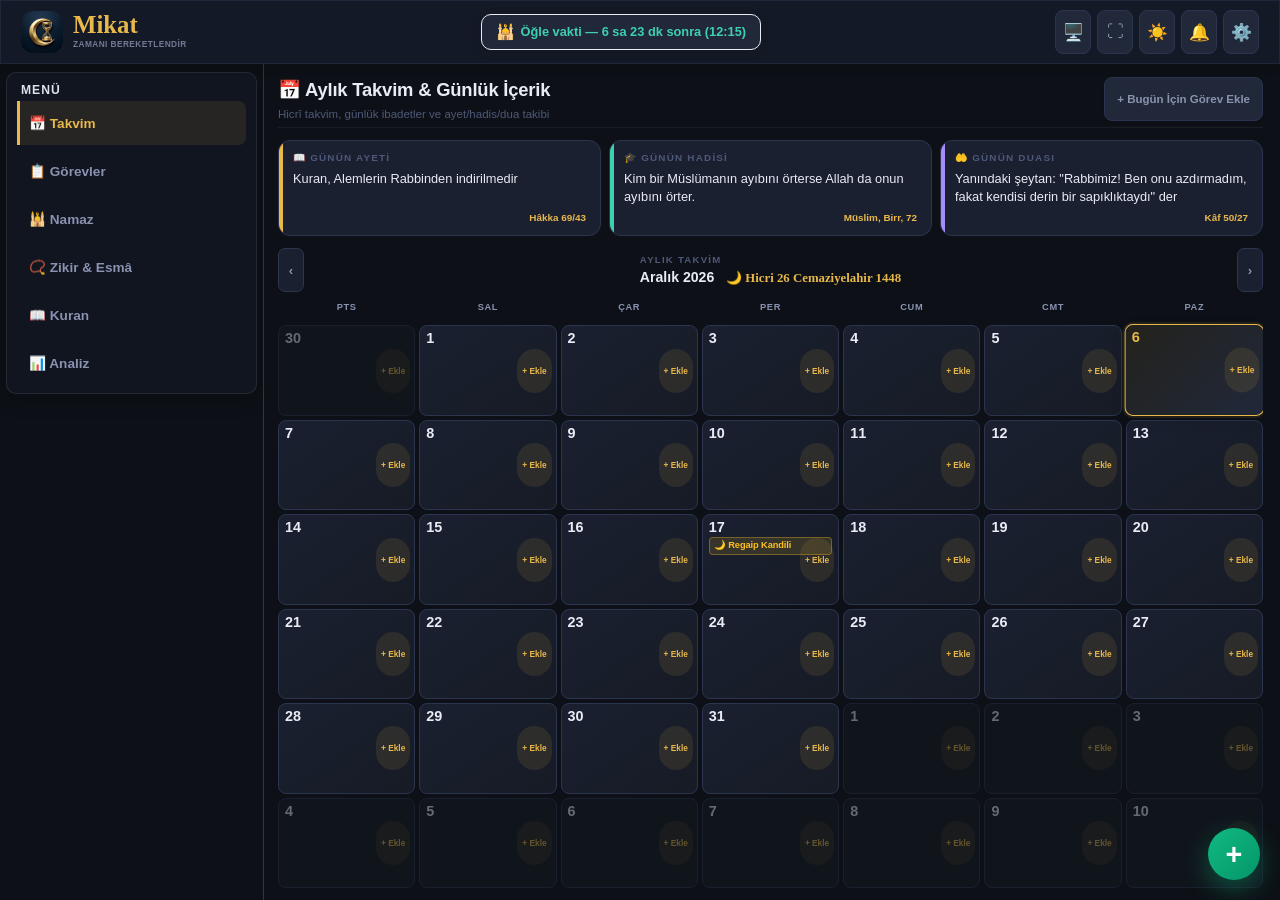
==== commit 2708abc6: "Mikat Son" ====
--- a/index.html
+++ b/index.html
@@ -1,690 +1,1238 @@
 <!DOCTYPE html>
 <html lang="tr">
+
 <head>
-<!--
+  <!--
   Mikat v7.1
   Görev yönetimi, ibadet takibi, alışkanlık izleme,
   odaklanma sayacı ve şifreli yedekleme uygulaması.
   Tek dosyalık HTML/CSS/JavaScript — localStorage tabanlı.
 -->
-<meta charset="UTF-8">
-<meta http-equiv="Content-Security-Policy" content="default-src 'self'; script-src 'self' 'unsafe-inline'; connect-src 'self' https://api.aladhan.com; style-src 'self' 'unsafe-inline' https://fonts.googleapis.com; font-src 'self' https://fonts.gstatic.com; img-src 'self' data:; frame-src 'none'; object-src 'none';">
-<meta name="viewport" content="width=device-width, initial-scale=1.0">
-<meta name="theme-color" content="#0d1117">
-<meta name="description" content="Mikat — Görev yönetimi, namaz takibi, alışkanlık izleme ve Pomodoro sayacı. Zamanı bereketlendir.">
-<meta name="application-name" content="Mikat">
-<meta name="apple-mobile-web-app-capable" content="yes">
-<meta name="apple-mobile-web-app-status-bar-style" content="black-translucent">
-<meta name="apple-mobile-web-app-title" content="Mikat">
-<title>Mikat — Zamanı Bereketlendir</title>
-<link rel="manifest" href="manifest.json">
-<link rel="apple-touch-icon" href="icons/apple-touch-icon.png">
-<link rel="preconnect" href="https://fonts.googleapis.com">
-<link href="https://fonts.googleapis.com/css2?family=Amiri:wght@400;700&family=Outfit:wght@300;400;500;600;700&family=JetBrains+Mono:wght@400;500;600&display=swap" rel="stylesheet">
-<link rel="stylesheet" href="styles.css">
+  <meta charset="UTF-8">
+  <meta http-equiv="Content-Security-Policy"
+    content="default-src 'self'; script-src 'self' 'unsafe-inline'; connect-src 'self' https://api.aladhan.com; style-src 'self' 'unsafe-inline' https://fonts.googleapis.com; font-src 'self' https://fonts.gstatic.com; img-src 'self' data:; frame-src 'none'; object-src 'none';">
+  <meta name="viewport" content="width=device-width, initial-scale=1.0">
+  <meta name="theme-color" content="#0d1117">
+  <meta name="description"
+    content="Mikat — Görev yönetimi, namaz takibi, alışkanlık izleme ve Pomodoro sayacı. Zamanı bereketlendir.">
+  <meta name="application-name" content="Mikat">
+  <meta name="apple-mobile-web-app-capable" content="yes">
+  <meta name="apple-mobile-web-app-status-bar-style" content="black-translucent">
+  <meta name="apple-mobile-web-app-title" content="Mikat">
+  <title>Mikat — Zamanı Bereketlendir</title>
+  <link rel="manifest" href="manifest.json">
+  <link rel="apple-touch-icon" href="icons/apple-touch-icon.png">
+  <link rel="preconnect" href="https://fonts.googleapis.com">
+  <link
+    href="https://fonts.googleapis.com/css2?family=Amiri:wght@400;700&family=Outfit:wght@300;400;500;600;700&family=JetBrains+Mono:wght@400;500;600&display=swap"
+    rel="stylesheet">
+  <link rel="stylesheet" href="styles.css">
 </head>
+
 <body class="dark">
 
-<!-- ═══ ÜST BAR ═══ -->
-<div class="topbar">
-  <div style="display:flex; align-items:center; gap:8px;">
-    <div class="brand">
-      <div class="brand-ico" style="background: none; border: none; padding: 0;">
-        <img src="mikat-logo.png" alt="Mikat" style="width: 100%; height: 100%; object-fit: cover; border-radius: 12px; display: block;">
-      </div>
-      <div>
-        <div class="brand-name">Mikat</div>
-        <div class="brand-sub">Zamanı Bereketlendir</div>
-      </div>
-    </div>
-  </div>
-  
-  <!-- Akıllı Günlük Asistan (Header Merkez) -->
-  <div class="header-dua" id="headerAssistant" style="display: flex; align-items: center; justify-content: center; gap: 8px;">
-    <span id="headerAssistantMsg" style="font-size: 0.85rem; font-weight: 700; color: var(--tx2); letter-spacing: 0.02em;">Yükleniyor...</span>
-  </div>
-
-
-  <div class="top-r" style="display:flex; align-items:center;">
-    <!-- Namaz Vakti Mini Gösterge -->
-    <div id="headerPrayerVakit" style="display:flex; align-items:center; gap:8px; display:none;"></div>
-  </div>
-</div>
-
-<!-- ═══ ANA LAYOUT ═══ -->
-<div class="layout">
-
-  <!-- SOL PANEL -->
-  <div class="sidebar">
-    <div class="sidebar-wrapper">
-      <!-- Menü Kartı -->
-      <div class="dcard sidebar-menu-card">
-        <div class="slbl" style="margin-bottom:8px">Menü</div>
-        <div class="sidebar-menu-list">
-          <button class="menu-item-vertical on" onclick="showView('calendar', this)">📅 Takvim</button>
-          <button class="menu-item-vertical" onclick="showView('tasks', this)">📋 Görevler</button>
-          <button class="menu-item-vertical" onclick="showView('prayers', this)">🕌 Namaz</button>
-          <button class="menu-item-vertical" onclick="showView('analytics', this)">📊 Analitik</button>
-          <button class="menu-item-vertical" onclick="showView('habits', this)">🔥 Alışkanlıklar</button>
-        </div>
-      </div>
-
-      <!-- Oturum Açma Kartı -->
-      <div class="dcard sidebar-auth-card" id="sidebarAuthCard"></div>
-
-      <!-- Ayarlar Kartı -->
-      <div class="dcard sidebar-settings-card">
-        <div class="slbl" style="margin-bottom:6px">Ayarlar & Sistem</div>
-        <div class="sidebar-settings-buttons" style="display:flex; gap:6px; margin-bottom:8px;">
-          <button class="tbtn" id="themeBtn" onclick="toggleTheme()" title="Tema" style="flex:1; width:auto; height:36px;">☀️</button>
-          <button class="tbtn notif-btn" id="notifBtn" onclick="toggleNotifications()" title="Bildirimler" style="flex:1; width:auto; height:36px; position:relative;">
-            🔔<div class="notif-dot"></div>
-          </button>
-          <button class="tbtn" onclick="openSettings()" title="Ayarlar" style="flex:1; width:auto; height:36px;">⚙️</button>
-        </div>
-        <button class="tbtn-add" onclick="openAdd()" style="width:100%; height:36px;">+ Görev Ekle</button>
-      </div>
-    </div>
-  </div>
-
-  <!-- ORTA — İÇERİK -->
-  <div class="center">
-
-    <!-- GÖREVLER -->
-    <div class="view" id="v-tasks">
-      <div class="page-hdr">
+  <!-- ═══ ÜST BAR ═══ -->
+  <div class="topbar">
+    <div style="display:flex; align-items:center; gap:8px;">
+      <div class="brand">
+        <div class="brand-ico" style="background: none; border: none; padding: 0;">
+          <img src="mikat-logo.png" alt="Mikat"
+            style="width: 100%; height: 100%; object-fit: cover; border-radius: 12px; display: block;">
+        </div>
         <div>
-          <div class="page-title" id="pgTitle">🗂️ Tüm Görevler</div>
-          <div class="page-sub" id="pgSub">Tüm kategoriler</div>
-        </div>
-        <div class="page-acts">
-          <button class="btn" onclick="clearDone()">🧹 Temizle</button>
-        </div>
-      </div>
-      
-      <!-- KATEGORİ SEÇİCİ -->
-      <div class="tasks-categories-wrap">
-        <div class="tasks-categories-list">
-          <div class="cat-pill on" id="allcard" onclick="filterCat(null)">
-            <span class="cat-pill-ico">🗂️</span>
-            <span class="cat-pill-nm">Tüm Görevler</span>
-            <span class="cat-pill-n" id="allnum">0</span>
-          </div>
-          <div id="ccards" style="display:flex;gap:8px;"></div>
-          <button class="cat-mgr-pill" onclick="openCatManager()" title="Kategorileri Yönet">⚙️</button>
-        </div>
-      </div>
-
-      <div class="fbar">
-        <div class="sw"><span class="sw-i">🔍</span><input type="text" id="searchInp" placeholder="Görev ara..." oninput="renderTasks()"/></div>
-        <button class="fchip on" onclick="setFilter('all',this)">Tümü</button>
-        <button class="fchip" onclick="setFilter('pending',this)">Bekliyor</button>
-        <button class="fchip" onclick="setFilter('done',this)">Bitti</button>
-        <button class="fchip" onclick="setFilter('today',this)">Bugün</button>
-        <select class="fsort" id="sortSel" onchange="renderTasks()">
-          <option value="priority">Öncelik</option>
-          <option value="due">Tarih</option>
-          <option value="created">Eklenme</option>
-          <option value="name">İsim</option>
+          <div class="brand-name">Mikat</div>
+          <div class="brand-sub">Zamanı Bereketlendir</div>
+        </div>
+      </div>
+    </div>
+
+    <!-- Ortadaki Akıllı Canlı İstatistik Kartı (Geri Eklendi) -->
+    <div class="header-dua" id="headerAssistant"
+      style="display: flex; align-items: center; justify-content: center; gap: 8px;">
+      <div id="headerAssistantMsg"
+        style="display:flex; align-items:center; gap:6px; padding:6px 14px; background:var(--sf2); border:1px solid var(--bd); border-radius:10px; font-size:0.80rem; font-weight:800; color:var(--tx); transition:all 0.35s ease; box-shadow:var(--sh);">
+        Yükleniyor...</div>
+    </div>
+
+    <!-- Sağ Taraf: Akıllı Tahta, Tam Ekran, Tema, Bildirimler, Ayarlar -->
+    <div class="top-r" style="display:flex; align-items:center; gap:6px;">
+      <button class="tbtn" id="smartboardBtn" onclick="toggleSmartboardMode()"
+        title="Akıllı Tahta Modu (Yazı/Buton Büyüt)" style="width:36px; height:36px; font-size:1.05rem;">🖥️</button>
+      <button class="tbtn" id="fullscreenBtn" onclick="toggleFullscreen()" title="Tam Ekran Modu"
+        style="width:36px; height:36px; font-size:1.05rem;">⛶</button>
+      <button class="tbtn" id="themeBtn" onclick="toggleTheme()" title="Tema Değiştir"
+        style="width:36px; height:36px; font-size:1.05rem;">☀️</button>
+      <button class="tbtn notif-btn" id="notifBtn" onclick="toggleNotifications()" title="Bildirimler"
+        style="width:36px; height:36px; font-size:1.05rem; position:relative;">
+        🔔<div class="notif-dot"></div>
+      </button>
+      <button class="tbtn" onclick="openSettings()" title="Ayarlar"
+        style="width:36px; height:36px; font-size:1.05rem;">⚙️</button>
+    </div>
+  </div>
+
+  <!-- ═══ ANA LAYOUT ═══ -->
+  <div class="layout">
+
+    <!-- SOL PANEL -->
+    <div class="sidebar">
+      <div class="sidebar-wrapper">
+        <!-- Menü Kartı -->
+        <div class="dcard sidebar-menu-card">
+          <div class="slbl" style="margin-bottom:8px">Menü</div>
+          <div class="sidebar-menu-list">
+            <button class="menu-item-vertical on" onclick="showView('calendar', this)">📅 Takvim</button>
+            <button class="menu-item-vertical" onclick="showView('tasks', this)">📋 Görevler</button>
+            <button class="menu-item-vertical" onclick="showView('prayers', this)">🕌 Namaz</button>
+            <button class="menu-item-vertical" onclick="showView('zikir', this)">📿 Zikir & Esmâ</button>
+            <button class="menu-item-vertical" onclick="showView('quran', this)">📖 Kuran</button>
+            <button class="menu-item-vertical" onclick="showView('habits', this)">📊 Analiz</button>
+          </div>
+        </div>
+
+        <!-- Oturum Açma Kartı (Pasif Yapıldı - İleride Kullanılabilir) -->
+        <div class="dcard sidebar-auth-card" id="sidebarAuthCard" style="display: none !important;"></div>
+
+        <!-- Ayarlar Kartı (Üst Bara Taşındı) -->
+        <div class="dcard sidebar-settings-card" style="display: none !important;">
+          <div class="slbl" style="margin-bottom:6px">Ayarlar & Sistem</div>
+          <div class="sidebar-settings-buttons" style="display:flex; gap:6px; margin-bottom:8px;">
+            <button class="tbtn" onclick="toggleTheme()" title="Tema"
+              style="flex:1; width:auto; height:36px;">☀️</button>
+            <button class="tbtn notif-btn" onclick="toggleNotifications()" title="Bildirimler"
+              style="flex:1; width:auto; height:36px; position:relative;">
+              🔔<div class="notif-dot"></div>
+            </button>
+            <button class="tbtn" onclick="openSettings()" title="Ayarlar"
+              style="flex:1; width:auto; height:36px;">⚙️</button>
+          </div>
+          <button class="tbtn-add" onclick="openAdd()" style="width:100%; height:36px;">+ Görev Ekle</button>
+        </div>
+      </div>
+    </div>
+
+    <!-- ORTA — İÇERİK -->
+    <div class="center">
+
+      <!-- GÖREVLER -->
+      <div class="view" id="v-tasks">
+        <div class="page-hdr">
+          <div>
+            <div class="page-title" id="pgTitle">🗂️ Tüm Görevler</div>
+            <div class="page-sub" id="pgSub">Tüm kategoriler</div>
+          </div>
+          <div class="page-acts" style="display:flex; gap:6px; align-items:center;">
+            <button class="btn btn-primary" onclick="openAdd()" title="Yeni Görev Ekle">+ Görev Ekle</button>
+            <button class="btn" id="btnHabitsPanelToggle" onclick="toggleTaskHabitsPanel()" title="Alışkanlıklarım">🔥
+              Alışkanlıklar</button>
+            <button class="btn" id="btnFocusPanelToggle" onclick="toggleTaskFocusPanel()"
+              title="Odaklanma Sayacı & Süreler">⏱️ Odaklanma</button>
+            <div class="tasks-action-dropdown-wrap" style="position:relative;">
+              <button class="btn" onclick="toggleTaskActionsMenu(event)" title="Diğer İşlemler">⚡ İşlemler ▾</button>
+              <div class="tasks-action-dropdown" id="tasksActionsMenu">
+                <button onclick="toggleTaskHabitsPanel()"><span class="act-ico">🔥</span> Günlük
+                  Alışkanlıklarım</button>
+                <button onclick="toggleTaskFocusPanel()"><span class="act-ico">⏱️</span> Odaklanma Sayacı &
+                  Süreler</button>
+                <button onclick="openBatchAddModal()"><span class="act-ico">📥</span> Toplu Görev Ekle</button>
+                <button id="btnToggleSelect" onclick="toggleSelectMode()"><span class="act-ico">☑️</span> Seçim
+                  Modu</button>
+                <button onclick="clearDone()"><span class="act-ico">🧹</span> Tamamlananları Temizle</button>
+                <button onclick="openCatManager()"><span class="act-ico">⚙️</span> Kategorileri Yönet</button>
+              </div>
+            </div>
+          </div>
+        </div>
+
+        <!-- GÖREV ALIŞKANLIKLAR ÜST PANELİ -->
+        <div class="tasks-habits-panel" id="tasksHabitsPanel"
+          style="display: none; margin-bottom: 16px; margin-top: 8px; padding: 14px; background: var(--sf); border: 1px solid var(--bd); border-radius: var(--r);">
+          <div style="display:flex; justify-content:space-between; align-items:center; margin-bottom:12px;">
+            <span style="font-weight:700; font-size:0.88rem; color:var(--tx);">🔥 Günlük Alışkanlıklarım</span>
+            <button class="btn btn-primary" style="padding:4px 10px; font-size:0.75rem;" onclick="addHabitPrompt()">+
+              Yeni Alışkanlık</button>
+          </div>
+          <div id="habitListTasks" class="habits-view-list"></div>
+        </div>
+
+        <!-- GÖREV ODAKLANMA & POMODORO SAYACI (ÜST DÜZEY AKILLI MENÜ/PANEL) -->
+        <div class="tasks-focus-grid" id="tasksFocusPanel"
+          style="display: none; grid-template-columns: 1fr 1fr; gap: 16px; margin-bottom: 16px; margin-top: 8px;">
+          <!-- Odaklanma Sayacı -->
+          <div class="rcard">
+            <div class="rcard-title">
+              <span>⏱ Odaklanma Sayacı (Pomodoro)</span>
+              <span id="timerCatLbl" style="color:var(--teal);font-size:.58rem"></span>
+            </div>
+            <div class="timer-wrap">
+              <div class="trw">
+                <svg width="108" height="108" viewBox="0 0 108 108">
+                  <circle cx="54" cy="54" r="44" fill="none" stroke="#2c3550" stroke-width="6" />
+                  <circle id="timerRing" cx="54" cy="54" r="44" fill="none" stroke="#3ecfb0" stroke-width="6"
+                    stroke-linecap="round" stroke-dasharray="276.5" stroke-dashoffset="0" transform="rotate(-90 54 54)"
+                    style="transition:stroke-dashoffset 1s linear" />
+                </svg>
+                <div class="ti">
+                  <div class="tnum" id="tnum">25:00</div>
+                  <div class="tph" id="tph">Hazır</div>
+                </div>
+              </div>
+            </div>
+            <div class="tpres">
+              <button class="tpre on" onclick="setPreset(25,this)">25dk</button>
+              <button class="tpre" onclick="setPreset(45,this)">45dk</button>
+              <button class="tpre" onclick="setPreset(60,this)">60dk</button>
+              <button class="tpre" onclick="setPreset(5,this)">5dk 🍵</button>
+            </div>
+            <select class="tcat" id="timerCat" style="width: 100%; margin-top: 8px;"></select>
+            <div class="sessrow" style="margin-top: 8px;">
+              <span>Bugünkü seanslar</span>
+              <div class="sdots" id="sdots">
+                <div class="sdot"></div>
+                <div class="sdot"></div>
+                <div class="sdot"></div>
+                <div class="sdot"></div>
+              </div>
+            </div>
+            <div class="tbtns" style="margin-top: 8px;">
+              <button class="tbstart" id="tbstart" onclick="timerToggle()">▶ Başlat</button>
+              <button class="tbreset" onclick="timerReset()">↺ Sıfırla</button>
+            </div>
+          </div>
+
+          <!-- Kategori Süreleri -->
+          <div class="rcard">
+            <div class="rcard-title">⏰ Kategori Süreleri (Bugün)</div>
+            <div id="catTimes" style="margin-top: 10px;"></div>
+          </div>
+        </div>
+
+        <!-- GÜNLÜK İLERLEME BARI -->
+        <div class="task-prog-bar-wrap" id="taskProgressBarWrap">
+          <div class="task-prog-info">
+            <span class="task-prog-lbl" id="taskProgLbl">Günlük Görev İlerlemesi</span>
+            <span class="task-prog-val" id="taskProgVal">%0 (0/0)</span>
+          </div>
+          <div class="task-prog-track">
+            <div class="task-prog-fill" id="taskProgFill" style="width: 0%"></div>
+          </div>
+        </div>
+
+        <!-- FİLTRE VE ARAMA ÇUBUĞU (KOMPAKT 2 SATIR) -->
+        <div class="fbar-compact">
+          <!-- Üst Satır: Arama, Kategori, Sıralama -->
+          <div class="fbar-top-row">
+            <div class="sw">
+              <span class="sw-i">🔍</span>
+              <input type="text" id="searchInp" placeholder="Görev ara..." oninput="renderTasks()" />
+            </div>
+            <select class="fsort" id="catFilterSel" onchange="filterCat(this.value || null)">
+              <option value="">📂 Tüm Kategoriler</option>
+            </select>
+            <select class="fsort" id="sortSel" onchange="renderTasks()">
+              <option value="priority">⚡ Öncelik</option>
+              <option value="due">📅 Tarih</option>
+              <option value="created">🕒 Eklenme</option>
+              <option value="name">🔤 İsim</option>
+              <option value="cat">📂 Kategori</option>
+            </select>
+          </div>
+          <!-- Alt Satır: Segmented Filter Chips -->
+          <div class="fbar-segmented">
+            <button class="fchip on" onclick="setFilter('all',this)" id="fchip-all">Tümü <span class="fchip-cnt"
+                id="cnt-all">0</span></button>
+            <button class="fchip" onclick="setFilter('pending',this)" id="fchip-pending">Bekliyor <span
+                class="fchip-cnt" id="cnt-pending">0</span></button>
+            <button class="fchip" onclick="setFilter('today',this)" id="fchip-today">Bugün <span class="fchip-cnt"
+                id="cnt-today">0</span></button>
+            <button class="fchip" onclick="setFilter('done',this)" id="fchip-done">Bitti <span class="fchip-cnt"
+                id="cnt-done">0</span></button>
+            <button class="fchip fchip-overdue" onclick="setFilter('overdue',this)" id="fchip-overdue"
+              style="display:none">⚠️ Günü Geçenler <span class="fchip-cnt" id="cnt-overdue">0</span></button>
+            <button class="fchip fchip-sel" onclick="setFilter('selected',this)" id="fchipSelected"
+              style="display:none">☑️ Seçilenler <span class="fchip-cnt" id="cnt-selected">0</span></button>
+          </div>
+        </div>
+
+        <div id="taskList"></div>
+      </div>
+
+      <!-- TAKVİM -->
+      <div class="view on" id="v-calendar">
+        <div class="page-hdr">
+          <div>
+            <div class="page-title">📅 Aylık Takvim & Günlük İçerik</div>
+            <div class="page-sub">Hicrî takvim, günlük ibadetler ve ayet/hadis/dua takibi</div>
+          </div>
+          <div class="page-acts">
+            <button class="btn" onclick="openAddForSelectedDay()">+ Bugün İçin Görev Ekle</button>
+          </div>
+        </div>
+
+        <!-- Günlük içerik kartları -->
+        <div class="daily-grid">
+          <div class="daily-card">
+            <div class="daily-title">📖 GÜNÜN AYETİ</div>
+
+            <div class="daily-text" id="dailyAyatText">Rabbin, kendisinden başkasına kulluk etmemenizi ve anne babaya
+              iyilik etmenizi emretti.</div>
+            <div class="daily-src" id="dailyAyatSrc">İsrâ 17/23</div>
+          </div>
+          <div class="daily-card hadis">
+            <div class="daily-title">🎓 GÜNÜN HADİSİ</div>
+            <div class="daily-text" id="dailyHadisText">Merhamet etmeyene merhamet olunmaz.</div>
+            <div class="daily-src" id="dailyHadisSrc">Buhârî, Edeb, 18</div>
+          </div>
+          <div class="daily-card dua">
+            <div class="daily-title">🤲 GÜNÜN DUASI</div>
+            <div class="daily-text" id="dailyDuaText">Rabbim! Beni namaza devam edenlerden eyle.</div>
+            <div class="daily-src" id="dailyDuaSrc">İbrâhîm 14/40</div>
+          </div>
+        </div>
+
+        <!-- Aylık Takvim -->
+        <div class="cal-main-full">
+          <div class="month-head">
+            <button class="month-nav" onclick="changeMonth(-1)">‹</button>
+            <div>
+              <div class="section-lbl">AYLIK TAKVİM</div>
+              <div class="month-title" id="monthTitle">—</div>
+            </div>
+            <button class="month-nav" onclick="changeMonth(1)">›</button>
+          </div>
+          <div class="wgrid" id="wgrid"></div>
+        </div>
+      </div><!-- /v-calendar -->
+
+      <!-- NAMAZ -->
+      <div class="view" id="v-prayers">
+        <div class="page-hdr">
+          <div>
+            <div class="page-title">🕌 Namaz Vakitleri & İbadet Takibi</div>
+            <div class="page-sub">Konumunuza göre vakitler, vakit takipleri ve kaza hesaplayıcı</div>
+          </div>
+          <div class="page-acts">
+            <button class="btn" onclick="openSettings()">⚙️ Vakit Ayarları</button>
+          </div>
+        </div>
+
+        <!-- Ramazan & Kerahat Uyarıları -->
+        <div id="ramazanBanner"
+          style="display:none; background:linear-gradient(135deg,#059669,#047857); color:#fff; border-radius:10px; padding:10px 13px; margin-bottom:8px; font-size:.78rem; text-align:center; font-weight:600">
+          🌙 Ramazan-ı Şerifiniz Mübarek Olsun</div>
+        <div id="kerahatBanner"
+          style="display:none; background:var(--rosebg); color:var(--rose); border:1px solid var(--rose); border-radius:10px; padding:10px 13px; margin-bottom:8px; font-size:.78rem; text-align:center; font-weight:700">
+        </div>
+
+        <!-- ── GÜNÜN 24 SAATLİK DETAYLI VAKİT ZAMAN ŞERİDİ (NAMAZ MENÜSÜ) ── -->
+        <div class="ncard"
+          style="margin-bottom: 10px; padding: 12px 16px; background: linear-gradient(135deg, #0d1b2e 0%, #060c15 100%); border: 2px solid #1e3a5f; border-radius: 16px;">
+          <div style="display: flex; justify-content: space-between; align-items: center; margin-bottom: 10px;">
+            <div
+              style="font-weight: 800; font-size: 0.72rem; color: var(--gold); letter-spacing: 0.08em; text-transform: uppercase; display: flex; align-items: center; gap: 6px;">
+              <span>⏳ GÜNÜN 24 SAATLİK DETAYLI VAKİT ZAMAN ŞERİDİ</span>
+            </div>
+            <div id="timelineCurrentTime"
+              style="font-family: 'JetBrains Mono', monospace; font-size: 0.82rem; color: var(--teal); font-weight: 800;">
+              --:--:--</div>
+          </div>
+          <div id="prayerTimelineCard" style="width: 100%; max-width: 100%; box-sizing: border-box;">
+            <div id="prayerTimelineTrack"
+              style="position: relative; width: 100%; height: 60px; background: rgba(0,0,0,0.6); border: 2.5px solid rgba(255,255,255,0.25); border-radius: 12px; overflow: visible; display: flex; align-items: center; box-shadow: 0 4px 18px rgba(0,0,0,0.5);">
+              <div id="timelineSegments"
+                style="position: absolute; top: 0; bottom: 0; left: 0; right: 0; display: flex; border-radius: 9px; overflow: hidden;">
+              </div>
+              <div id="timelineNeedle"
+                style="position: absolute; top: -12px; bottom: -12px; width: 7px; background: #10b981; border-radius: 4px; z-index: 100; box-shadow: 0 0 20px #10b981, 0 0 8px #ffffff; transition: left 1s linear; pointer-events: none;">
+                <!-- İLERİYE (SAĞA) BAKAN KALIN YEŞİL OK UCU -->
+                <div
+                  style="position: absolute; top: 50%; left: 5px; transform: translateY(-50%); width: 0; height: 0; border-top: 12px solid transparent; border-bottom: 12px solid transparent; border-left: 16px solid #10b981; filter: drop-shadow(3px 0 6px rgba(16,185,129,0.9));">
+                </div>
+                <!-- ÜST YEŞİL OK BAŞLIĞI ROZETİ -->
+                <div
+                  style="position: absolute; top: -16px; left: -11px; width: 29px; height: 29px; background: #10b981; border: 2.5px solid #ffffff; border-radius: 50%; display: flex; align-items: center; justify-content: center; font-size: 16px; font-weight: 900; color: #042f2e; box-shadow: 0 0 18px #10b981;">
+                  ➔</div>
+              </div>
+            </div>
+          </div>
+        </div>
+
+        <!-- ── SATIR 1: VAKİT TİKLERİ (SOL) | ESMÂ, AYET & ZİKİR (ORTA) | KAZA BORÇLARI (SAĞ) ── -->
+        <div
+          style="display: flex; gap: 10px; margin-bottom: 8px; align-items: stretch; justify-content: space-between; width: 100%;">
+
+          <!-- 1. Vakit Tikleri Kartı (SOL) -->
+          <div class="ncard"
+            style="display: flex; flex-direction: column; justify-content: flex-start; margin: 0; padding: 6px 9px; border: 3px solid #1b355a; border-radius: 12px; flex: 0 0 185px; max-width: 185px; align-self: stretch !important; box-sizing: border-box; background: linear-gradient(135deg, #0d1b2e 0%, #060c15 100%); gap: 4px;">
+            <div class="daily-title"
+              style="color:var(--teal); font-size: 0.56rem; font-weight: 800; letter-spacing: 0.08em; display: flex; justify-content: space-between; align-items: center;">
+              <span>🕌 VAKİT TİKLERİ</span>
+              <span id="namazCnt" style="color:var(--teal); font-family: 'JetBrains Mono', monospace;">0/5</span>
+            </div>
+
+            <!-- İbadet İlerleme Barı -->
+            <div style="margin-bottom: 2px;">
+              <div style="height: 4px; background: rgba(255,255,255,0.08); border-radius: 2px; overflow: hidden;">
+                <div id="ibadetBar"
+                  style="height: 100%; width: 0%; background: linear-gradient(90deg, var(--teal), var(--gold)); transition: width 0.3s ease;">
+                </div>
+              </div>
+              <div id="ibadetMsg"
+                style="font-size: 0.54rem; color: var(--tx3); margin-top: 2px; font-weight: 600; text-align: center;">
+              </div>
+            </div>
+
+            <div id="namazChecklist" style="display: flex; flex-direction: column; gap: 2px; flex: 1;"></div>
+          </div>
+
+          <!-- 2. ORTA ALAN: BÜYÜTÜLMÜŞ GÜNÜN AYETİ -->
+          <div style="flex: 1; min-width: 0; display: flex; flex-direction: column; gap: 8px;">
+
+            <!-- Günün Ayeti (Üstte Başlık | Ortada Okunaklı Harekeli Arapça & Meal | Altta Sure/Ayet No) -->
+            <div class="ncard" id="vaktinQuoteCard"
+              style="display: flex; flex-direction: column; justify-content: space-between; gap: 6px; margin: 0; padding: 12px 16px; border-left: 4px solid var(--gold); border-radius: 12px; background: linear-gradient(135deg, #131924 0%, #090c12 100%); border: 1.5px solid var(--bd); flex: 1; overflow: hidden;">
+              <!-- 1. Üst Kısım: Başlık -->
+              <div id="vaktinQuoteTitle"
+                style="font-size: 0.68rem; font-weight: 800; color: var(--gold); letter-spacing: 0.08em; text-align: left; width: 100%;">
+                📖 GÜNÜN AYETİ</div>
+
+              <!-- 2. Orta Kısım: Okunaklı Harekeli Arapça Ayet & Türkçe Meal -->
+              <div
+                style="display: flex; flex-direction: column; align-items: flex-end; text-align: right; gap: 4px; width: 100%; margin: 4px 0;">
+                <div id="vaktinQuoteArabic"
+                  style="font-family: 'Amiri', serif; font-size: clamp(1.4rem, 1.75vw, 1.85rem); color: var(--gold); display: none; text-align: right; line-height: 1.85; direction: rtl; letter-spacing: 0.02em; word-break: break-word; max-width: 100%; padding: 4px 0;">
+                </div>
+                <div id="vaktinQuoteText"
+                  style="font-size: 0.94rem; font-weight: 700; color: var(--tx); line-height: 1.45; text-align: right; word-break: break-word; max-width: 100%;">
+                </div>
+              </div>
+
+              <!-- 3. Alt Kısım: Sure İsim ve Numarası -->
+              <div id="vaktinQuoteSrc"
+                style="font-size: 0.84rem; color: var(--gold); font-weight: 800; text-align: left; width: 100%; border-top: 1px solid rgba(255,255,255,0.08); padding-top: 6px; margin-top: 2px;">
+                —</div>
+            </div>
+
+          </div>
+
+          <!-- 3. Kaza Namazı Borçlarım & Öngörü Kartı (SAĞ) -->
+          <div class="ncard qada-card" id="qadaCardCompact"
+            style="display: flex; flex-direction: column; justify-content: flex-start; margin: 0; padding: 6px 9px; border: 3px solid #3d1b1b; border-radius: 12px; flex: 0 0 185px; max-width: 185px; align-self: stretch !important; box-sizing: border-box; background: linear-gradient(135deg, #1a0c0c 0%, #090303 100%); gap: 4px;">
+            <div class="qada-head"
+              style="font-weight: 800; font-size: 0.56rem; color: var(--rose); letter-spacing: 0.08em; margin-bottom: 2px; text-transform: uppercase;">
+              ⏳ KAZA BORÇLARIM</div>
+            <div id="qadaBox" style="display: flex; flex-direction: column; gap: 2px; flex: 1;"></div>
+            <div id="qadaCalculator"
+              style="margin-top: 4px; padding-top: 4px; border-top: 1px solid rgba(255,255,255,0.06);"></div>
+          </div>
+
+        </div>
+
+      </div><!-- /v-prayers -->
+
+      <!-- 📿 ZİKİR & ESMÂ-ÜL HÜSNA MENÜSÜ -->
+      <div class="view" id="v-zikir">
+        <div class="page-hdr">
+          <div>
+            <div class="page-title">📿 Zikir & Esmâ-ül Hüsna</div>
+            <div class="page-sub">Günlük tesbihatlar, Esmâ-ül Hüsna ve interaktif Zikirmatik</div>
+          </div>
+          <div class="page-acts">
+            <button class="btn btn-primary" onclick="openZikirmatik()">📿 Zikirmatik Sayacı Aç</button>
+          </div>
+        </div>
+
+        <!-- ÜST GRİD: GÜNÜN ESMASI & GÜNÜN ZİKRİ -->
+        <div class="zikir-top-grid"
+          style="display: grid; grid-template-columns: 1fr 1fr; gap: 12px; margin-bottom: 12px;">
+          <!-- 1. Günün Esması -->
+          <div class="ncard esma-highlight-card" id="esmaCard"
+            style="display: flex; flex-direction: column; justify-content: space-between; gap: 8px; margin: 0; padding: 14px 18px; border: 2px solid #4a1b6d; border-radius: 14px; background: linear-gradient(135deg, #160d23 0%, #0a0610 100%);">
+            <div style="display: flex; align-items: center; justify-content: space-between; width: 100%;">
+              <span class="daily-title"
+                style="color:var(--gold); font-size: 0.68rem; font-weight: 800; letter-spacing: 0.08em;">✨ GÜNÜN
+                ESMASI</span>
+            </div>
+            <div
+              style="display: flex; flex-direction: column; align-items: flex-end; text-align: right; gap: 4px; width: 100%;">
+              <div id="esmaArabic"
+                style="font-family:'Amiri',serif; font-size: clamp(1.6rem, 2vw, 2.2rem); color: var(--gold); line-height: 1.3; font-weight: 700; text-align: right; word-break: break-word; max-width: 100%; direction: rtl;">
+                —</div>
+              <div id="esmaMeaning"
+                style="font-size: 0.88rem; line-height: 1.4; font-weight: 600; color: var(--tx); text-align: right; width: 100%;">
+                —</div>
+            </div>
+          </div>
+
+          <!-- 2. Günün Zikri & Tesbihat -->
+          <div class="ncard zikir-widget" id="zikirCard"
+            style="display: flex; flex-direction: column; justify-content: space-between; gap: 8px; margin: 0; padding: 14px 18px; border: 2px solid #144e5b; border-radius: 14px; background: linear-gradient(135deg, #09252c 0%, #041216 100%);">
+            <div style="display: flex; align-items: center; justify-content: space-between; width: 100%;">
+              <span class="daily-title"
+                style="color:var(--teal); font-size: 0.68rem; font-weight: 800; letter-spacing: 0.08em;">📿 GÜNÜN
+                ZİKRİ</span>
+            </div>
+            <div
+              style="display: flex; flex-direction: column; align-items: flex-end; text-align: right; gap: 4px; width: 100%;">
+              <div id="zikirText" style="width:100%; text-align:right;">—</div>
+            </div>
+            <div
+              style="display: flex; align-items: center; justify-content: space-between; width: 100%; margin-top: 2px;">
+              <span id="zikirCountLabel"
+                style="font-size: 0.78rem; font-weight: 800; color: var(--teal); background: rgba(62,207,176,0.12); padding: 3px 10px; border-radius: 12px; font-family: 'JetBrains Mono', monospace;">—</span>
+              <div id="zikirNote" style="font-size: 0.78rem; color: var(--tx2); font-weight: 600; text-align: right;">
+              </div>
+            </div>
+          </div>
+        </div>
+
+        <!-- FİLTRE VE ARAMA KONTROL ÇUBUĞU -->
+        <div class="fbar-compact zikir-filter-bar" style="margin-bottom: 12px;">
+          <div class="fbar-top-row">
+            <div class="sw">
+              <span class="sw-i">🔍</span>
+              <input type="text" id="searchZikirInp" placeholder="Zikir veya Esmâ-ül Hüsna ara..."
+                oninput="filterZikirView()" />
+            </div>
+          </div>
+          <div class="fbar-segmented zikir-tabs">
+            <button class="fchip on" onclick="switchZikirTab('all', this)" id="ztab-all">📿 Günlük Zikirler (<span
+                id="zcnt-all">0</span>)</button>
+            <button class="fchip" onclick="switchZikirTab('done', this)" id="ztab-done">✅ Tamamlananlar (<span
+                id="zcnt-done">0</span>)</button>
+            <button class="fchip" onclick="switchZikirTab('esma', this)" id="ztab-esma">✨ Esmâ-ül Hüsna (<span
+                id="zcnt-esma">99</span>)</button>
+          </div>
+        </div>
+
+        <!-- DİNAMİK ZİKİR / ESMÂ GRİD KAPSAYICISI -->
+        <div id="zikirGridContainer" class="zikir-grid-container"></div>
+
+      </div><!-- /v-zikir -->
+
+      <!-- ANALİZ MENÜSÜ -->
+      <div class="view" id="v-habits">
+        <div class="page-hdr">
+          <div>
+            <div class="page-title">📊 Verimlilik & İbadet Analitiği</div>
+            <div class="page-sub">Haftalık ibadet takibiniz, seri zincirleriniz ve verimlilik raporlarınız</div>
+          </div>
+          <div class="page-acts">
+            <button class="btn" onclick="renderAnalytics()">🔄 Analizi Güncelle</button>
+          </div>
+        </div>
+
+        <!-- 1. GENEL GÖREV & VERİMLİLİK İSTATİSTİK KARTLARI (ÖZET) -->
+        <div class="ag" id="agrid" style="margin-bottom: 24px;"></div>
+
+        <!-- 2. HAFTALIK İBADET & NAMAZ TAKİBİ -->
+        <div class="weekly-ibadet" id="weeklyIbadet"
+          style="margin-bottom: 24px; padding:16px; background:var(--sf); border:1px solid var(--bd); border-radius:var(--r); display: flex; flex-direction: column; justify-content: space-between;">
+          <div class="wi-head"
+            style="margin-bottom: 12px; display: flex; justify-content: space-between; align-items: center;">
+            <span style="font-weight: 700; font-size: 0.88rem; color: var(--tx);">📈 Haftalık Namaz & İbadet
+              Takibi</span>
+            <span class="wi-score" id="weeklyIbadetScore"
+              style="color: var(--teal); font-weight: 800; font-size: 0.88rem;">0/35</span>
+          </div>
+          <div class="wi-days" id="weeklyIbadetDays"
+            style="display: flex; align-items: center; justify-content: space-between; gap: 8px;"></div>
+        </div>
+
+        <!-- 3. ALIŞKANLIK & KATEGORİ SERİ ZİNCİRLERİ (STREAKS) -->
+        <div id="aperf" style="margin-bottom: 24px;"></div>
+      </div><!-- /v-habits -->
+
+      <!-- KURAN -->
+      <div class="view" id="v-quran">
+        <div class="page-hdr">
+          <div>
+            <div class="page-title">📖 Kuran-ı Kerîm Takip & Rutinler</div>
+            <div class="page-sub">Günün ayeti, kaldığın yer ayracı ve vakitlere göre sure rutinleri</div>
+          </div>
+          <div class="page-acts">
+            <button class="btn btn-primary" onclick="toast('HafızPro modu yakında aktif edilecek.', 'i')">🎧 HafızPro
+              Ezber Modu</button>
+          </div>
+        </div>
+
+        <div class="quran-dashboard">
+          <!-- ÜST SATIR: GÜNÜN AYETİ & AKILLI AYRAÇ (KOMPAKT) -->
+          <div class="quran-top-row">
+            <!-- GÜNÜN AYETİ KARTI -->
+            <div class="qcard quran-verse-card">
+              <div class="qcard-hdr">
+                <div class="qcard-title">
+                  ✨ Günün Ayeti <span class="quran-verse-ref" id="quranVerseRef">Fâtiha 1/1</span>
+                </div>
+                <div style="display:flex; gap:6px; align-items:center;">
+                  <button class="tbtn" onclick="nextDailyVerse()" title="Başka Ayet Getir">Yeni Ayet</button>
+                  <button class="tbtn" onclick="copyVerseText()" title="Kopyala">📋 Kopyala</button>
+                </div>
+              </div>
+              <div class="quran-verse-ar" id="quranVerseAr">بِسْمِ اللّٰهِ الرَّحْمٰنِ الرَّح۪يمِ</div>
+              <div class="quran-verse-tr" id="quranVerseTr">"Rahmân ve Rahîm olan Allah'ın adıyla."</div>
+            </div>
+
+            <!-- AKILLI AYRAÇ & HATİM TAKİBİ -->
+            <div class="qcard quran-bookmark-card">
+              <div class="qcard-hdr">
+                <div class="qcard-title">📍 Akıllı Ayraç</div>
+                <button class="tbtn" onclick="openBookmarkModal()" title="Ayraç Düzenle">✏️ Düzenle</button>
+              </div>
+              <div class="qbm-compact-row">
+                <div class="qbm-box">
+                  <div class="qbm-lbl">Sure</div>
+                  <div class="qbm-val" id="bmSurahName">Fâtiha</div>
+                </div>
+                <div class="qbm-box">
+                  <div class="qbm-lbl">Sayfa</div>
+                  <div class="qbm-val" id="bmPageNum">1 / 604</div>
+                </div>
+                <div class="qbm-box">
+                  <div class="qbm-lbl">Ayet</div>
+                  <div class="qbm-val" id="bmAyahNum">1</div>
+                </div>
+              </div>
+
+              <!-- Hatim İlerleme Barı -->
+              <div class="quran-prog-wrap">
+                <div class="quran-prog-info">
+                  <span>Hatim İlerlemesi</span>
+                  <span id="hatimProgVal">%0.2 (1/604)</span>
+                </div>
+                <div class="task-prog-track">
+                  <div class="task-prog-fill" id="hatimProgFill" style="width: 0.2%"></div>
+                </div>
+              </div>
+
+              <div class="quran-bm-acts">
+                <button class="btn btn-primary" onclick="incQuranPage(1)" style="flex:1;">+1 Sayfa</button>
+                <button class="btn" onclick="incQuranPage(5)" style="flex:1;">+5 Sayfa</button>
+              </div>
+            </div>
+          </div>
+
+          <!-- ALT SATIR: GENİŞLETİLMİŞ GÜNLÜK RUTİN SURELER KARTI -->
+          <div class="qcard quran-routines-card">
+            <div class="qcard-hdr">
+              <div class="qcard-title">📋 Günlük Rutin Sureler & Sünnet Okumaları</div>
+              <span class="quran-badge" id="quranRoutineBadge">0/6 Tamamlandı</span>
+            </div>
+            <div class="quran-routines-grid" id="quranRoutinesList">
+              <!-- JS ile yüklenecek -->
+            </div>
+          </div>
+        </div>
+      </div>
+
+    </div><!-- /center -->
+
+  </div><!-- /layout -->
+
+  <!-- ═══ AYRAÇ DÜZENLE MODAL ═══ -->
+  <div class="mov" id="bookmarkModal" onclick="if(event.target===this)closeModal('bookmarkModal')">
+    <div class="modal">
+      <div class="modal-title">📍 Kaldığın Yeri Güncelle</div>
+      <div class="modal-sub">Sure, sayfa ve ayet bilgisini seçin</div>
+      <div class="fgrid">
+        <div class="fg s2">
+          <label class="flbl">Sure</label>
+          <select class="fsel" id="bmSurahSelect" onchange="onSurahSelectChange()"></select>
+        </div>
+        <div class="fg">
+          <label class="flbl">Sayfa No (1 - 604)</label>
+          <input type="number" min="1" max="604" class="finp" id="bmPageInput">
+        </div>
+        <div class="fg">
+          <label class="flbl">Ayet No</label>
+          <input type="number" min="1" max="286" class="finp" id="bmAyahInput">
+        </div>
+      </div>
+      <div class="macts" style="margin-top:16px;">
+        <button class="btn" onclick="closeModal('bookmarkModal')">İptal</button>
+        <button class="btn btn-primary" onclick="saveBookmarkModal()">Kaydet</button>
+      </div>
+    </div>
+  </div>
+
+  <!-- ═══ SURE BİLGİ / FAZİLET MODAL ═══ -->
+  <div class="mov" id="surahInfoModal" onclick="if(event.target===this)closeModal('surahInfoModal')">
+    <div class="modal">
+      <div class="modal-title" id="sInfoTitle">☀️ Yasin Suresi</div>
+      <div class="modal-sub" id="sInfoSub">Sabah okuması</div>
+      <div style="display:flex; flex-direction:column; gap:12px; margin-top:14px;">
+        <div
+          style="background:var(--goldbg); border-left:3px solid var(--gold); padding:10px 12px; border-radius:var(--rs);">
+          <div
+            style="font-size:0.75rem; font-weight:700; color:var(--gold); text-transform:uppercase; margin-bottom:3px;">
+            ✨ Fazileti & Anlamı</div>
+          <div style="font-size:0.88rem; color:var(--tx); line-height:1.5;" id="sInfoFazilet">...</div>
+        </div>
+        <div style="background:var(--sf2); border:1px solid var(--bd); padding:10px 12px; border-radius:var(--rs);">
+          <div
+            style="font-size:0.75rem; font-weight:700; color:var(--teal); text-transform:uppercase; margin-bottom:3px;">
+            ⏰ Neden Bu Vakit?</div>
+          <div style="font-size:0.85rem; color:var(--tx2); line-height:1.5;" id="sInfoNeden">...</div>
+        </div>
+      </div>
+      <div class="macts" style="margin-top:16px;">
+        <button class="btn btn-primary" onclick="closeModal('surahInfoModal')">Tamam</button>
+      </div>
+    </div>
+  </div>
+
+  <!-- ═══ GÖREV MODAL ═══ -->
+  <div class="mov" id="taskModal" onclick="if(event.target===this)closeModal('taskModal')">
+    <div class="modal task-modal-wide">
+      <div class="modal-title" id="mTitle">✏️ Yeni Görev</div>
+      <div class="modal-sub">Bilgileri doldurup kaydedin</div>
+      <div class="fgrid">
+        <div class="fg s2"><label class="flbl">Görev Adı *</label><input class="finp" id="fName"
+            placeholder="Ne yapılacak?" /></div>
+        <div class="fg"><label class="flbl">Kategori</label><select class="fsel" id="fCat"></select></div>
+        <div class="fg"><label class="flbl">Öncelik</label>
+          <select class="fsel" id="fPri">
+            <option value="yuksek">🔴 Yüksek</option>
+            <option value="orta" selected>🟡 Orta</option>
+            <option value="dusuk">🟢 Düşük</option>
+          </select>
+        </div>
+        <div class="fg"><label class="flbl">Son Tarih</label><input class="finp" type="date" id="fDue" /></div>
+        <div class="fg"><label class="flbl">Süre Tahmini</label>
+          <select class="fsel" id="fEst">
+            <option value="">—</option>
+            <option value="15">15 dk</option>
+            <option value="30">30 dk</option>
+            <option value="45">45 dk</option>
+            <option value="60">1 saat</option>
+            <option value="90">1.5 saat</option>
+            <option value="120">2 saat</option>
+          </select>
+        </div>
+        <div class="fg"><label class="flbl">Hatırlatıcı Zamanı</label><input class="finp" type="time" id="fReminder" />
+        </div>
+        <div class="fg"><label class="flbl">Hatırlatma</label>
+          <select class="fsel" id="fRemRep">
+            <option value="none">Kapalı</option>
+            <option value="once">Tek Sefer</option>
+            <option value="daily">Her Gün</option>
+            <option value="weekly">Her Hafta</option>
+          </select>
+        </div>
+        <div class="fg"><label class="flbl">Tekrar</label>
+          <select class="fsel" id="fRep" onchange="toggleRepDays()">
+            <option value="yok">Tekrar Yok</option>
+            <option value="gunluk">Her Gün</option>
+            <option value="her_2_gunde">2 Günde Bir</option>
+            <option value="haftalik">Her Hafta</option>
+            <option value="aylik">Her Ay</option>
+            <option value="ay_son">Ayın Sonu</option>
+            <option value="ozel">Özel Aralık</option>
+          </select>
+        </div>
+        <div class="fg s2" id="repDaysRow" style="display:none">
+          <label class="flbl" id="repDaysLbl">Hangi Günler?</label>
+          <div id="repDaysPicker" style="display:flex;gap:5px;flex-wrap:wrap;margin-top:4px"></div>
+        </div>
+        <div class="fg" id="repIntervalRow" style="display:none">
+          <label class="flbl">Özel Aralık</label><input class="finp" type="number" min="2" id="fRepInterval"
+            placeholder="Gün sayısı" />
+        </div>
+        <div class="fg" id="repEndRow" style="display:none">
+          <label class="flbl">Tekrar Bitişi</label><input class="finp" type="date" id="fRepEnd" />
+        </div>
+        <div class="fg"><label class="flbl">Etiket</label><input class="finp" id="fTag"
+            placeholder="örn: acil, fikir" /></div>
+        <div class="fg s2"><label class="flbl">Not</label><textarea class="ftxt" id="fNote"
+            placeholder="Ek notlar..."></textarea></div>
+        <div class="fg full">
+          <label class="flbl">Alt Görevler</label>
+          <div class="sub-adder">
+            <input type="text" id="subInp" placeholder="Alt görev yaz, Enter'a bas" />
+            <button onclick="addSub()">+ Ekle</button>
+          </div>
+          <div class="sub-prev" id="subPrev"></div>
+        </div>
+      </div>
+      <div class="mfooter">
+        <button class="mcancel" onclick="closeModal('taskModal')">İptal</button>
+        <button class="msave" onclick="saveTask()">💾 Kaydet</button>
+      </div>
+    </div>
+  </div>
+
+  <!-- ═══ SİLME ONAY MODAL ═══ -->
+  <div class="mov" id="confModal" onclick="if(event.target===this)closeModal('confModal')">
+    <div class="modal conf-modal">
+      <div class="modal-title" id="confModalTitle">🗑️ Onayla</div>
+      <div class="conf-txt" id="confTxt">Emin misiniz?</div>
+      <div class="conf-detail" id="confDetail"
+        style="display:none;font-size:.72rem;color:var(--tx3);margin-top:6px;line-height:1.5"></div>
+      <div style="display:flex;gap:8px;justify-content:flex-end;margin-top:14px">
+        <button class="mcancel" onclick="closeModal('confModal')">İptal</button>
+        <button class="mdel" id="confOk">Sil</button>
+      </div>
+    </div>
+  </div>
+
+  <!-- ═══ KATEGORİ YÖNET MODAL ═══ -->
+  <div class="mov" id="catModal" onclick="if(event.target===this)closeModal('catModal')">
+    <div class="modal" style="width: 720px; max-width: 95vw;">
+      <div class="modal-title">⚙️ Kategori Yönetimi</div>
+      <div class="modal-sub">Kategori ekle, düzenle veya sil</div>
+      <div class="cat-form">
+        <div class="cat-form-title" id="catFormTitle">Yeni Kategori Ekle</div>
+        <div class="cat-form-row">
+          <div class="cat-form-field" style="max-width:58px"><label>Emoji</label><input type="text" id="catIco"
+              placeholder="📌" maxlength="2" /></div>
+          <div class="cat-form-field" style="flex:2"><label>Kategori Adı</label><input type="text" id="catName"
+              placeholder="örn: Sağlık" /></div>
+          <div class="cat-form-field" style="max-width:96px"><label>Anahtar</label><input type="text" id="catKey"
+              placeholder="saglik" maxlength="20" /></div>
+        </div>
+        <div style="margin-top:8px">
+          <div style="font-size:.56rem;text-transform:uppercase;letter-spacing:.1em;color:var(--tx3);margin-bottom:4px">
+            Renk</div>
+          <div class="color-presets" id="colorPresets"></div>
+        </div>
+        <div style="display:flex;gap:8px;margin-top:9px">
+          <button class="cat-add-btn" onclick="saveCat()">💾 Kaydet</button>
+          <button class="cbtn2" style="flex:1;margin-bottom:0" onclick="resetCatForm()">Temizle</button>
+        </div>
+      </div>
+      <div class="cat-list" id="catList"></div>
+      <div class="mfooter"><button class="mcancel" onclick="closeModal('catModal')">Kapat</button></div>
+    </div>
+  </div>
+  <!-- ═══ SEÇİLİ GÜN DETAY MODALİ ═══ -->
+  <div class="mov" id="dayDetailModal" onclick="if(event.target===this)closeModal('dayDetailModal')">
+    <div class="modal"
+      style="width: 520px; max-width: 92vw; max-height: 85vh; display: flex; flex-direction: column; border-radius: 16px; padding: 20px;">
+      <div style="display: flex; align-items: center; justify-content: space-between; margin-bottom: 12px;">
+        <div>
+          <div class="modal-title" id="dayDetailTitle" style="margin:0;">🗓️ Gün Detayı</div>
+          <div class="modal-sub" id="dayDetailSub" style="margin:0; color:var(--gold); font-weight:700;">—</div>
+        </div>
+        <button class="mcancel" onclick="closeModal('dayDetailModal')" style="padding: 4px 12px; height: 32px;">Kapat
+          ✕</button>
+      </div>
+
+      <div style="flex: 1; overflow-y: auto; padding-right: 4px; display: flex; flex-direction: column; gap: 14px;">
+        <!-- Görevler Bölümü -->
+        <div style="background:var(--bg2); border:1px solid var(--bd); border-radius:12px; padding:12px;">
+          <div style="display: flex; align-items: center; justify-content: space-between; margin-bottom: 10px;">
+            <div style="font-size:0.75rem; font-weight:800; color:var(--tx);">📋 Günün Görevleri</div>
+            <button class="tbtn-add" onclick="closeModal('dayDetailModal'); openAddForSelectedDay()"
+              style="padding: 4px 10px; font-size: 0.70rem;">+ Görev Ekle</button>
+          </div>
+          <div id="dayDetailTasksList" style="display: flex; flex-direction: column; gap: 6px;"></div>
+        </div>
+
+        <!-- İbadet & Namaz Vakitleri Durumu -->
+        <div style="background:var(--bg2); border:1px solid var(--bd); border-radius:12px; padding:12px;">
+          <div style="font-size:0.75rem; font-weight:800; color:var(--gold); margin-bottom: 10px;">🕌 Vakitler &
+            İbadet Durumu</div>
+          <div id="dayDetailPrayersList"
+            style="display: grid; grid-template-columns: repeat(5, 1fr); gap: 6px; text-align: center;"></div>
+        </div>
+      </div>
+    </div>
+  </div>
+
+  <!-- ═══ AYARLAR MODAL (3 SÜTUNLU TAM SIĞAN DÜZEN - SCROLLSUZ) ═══ -->
+  <div class="mov" id="settingsModal" onclick="if(event.target===this)closeModal('settingsModal')">
+    <div class="modal"
+      style="width: 920px; max-width: 96vw; border-radius: 16px; box-shadow: 0 20px 40px rgba(0,0,0,0.6); padding: 16px 20px;">
+      <div style="display: flex; align-items: center; justify-content: space-between; margin-bottom: 10px;">
+        <div>
+          <div class="modal-title" style="margin:0;">⚙️ Ayarlar & Sistem</div>
+          <div class="modal-sub" style="margin:0;">Veri aktarımı, şifreli yedekleme ve sistem sıfırlama</div>
+        </div>
+        <button class="mcancel" onclick="closeModal('settingsModal')" style="padding: 4px 12px; height: 32px;">Kapat
+          ✕</button>
+      </div>
+
+      <div style="display: grid; grid-template-columns: 1.1fr 1fr 1fr; gap: 12px;">
+
+        <!-- 1. VERİ AKTARIMI -->
+        <div
+          style="background:var(--bg2); border:1px solid var(--bd); border-radius:12px; padding:12px; display:flex; flex-direction:column; justify-content:space-between;">
+          <div>
+            <div
+              style="font-size:.60rem; text-transform:uppercase; letter-spacing:.10em; color:var(--tx3); font-weight:800; margin-bottom:8px;">
+              🔐 Veri Aktarımı (AES-256)</div>
+            <div class="ctabs" style="margin-bottom:8px;">
+              <button class="ctab on" onclick="cTab('exp',this)">↑ Dışa Aktar</button>
+              <button class="ctab" onclick="cTab('imp',this)">↓ İçe Aktar</button>
+            </div>
+            <div id="cexp">
+              <div class="cfield" style="margin-bottom:6px;"><label style="font-size:0.65rem;">Şifre (min 6
+                  kar.)</label><input type="password" id="epw" placeholder="Şifre"
+                  style="padding:4px 8px; font-size:0.75rem;" /></div>
+              <div class="cfield" style="margin-bottom:6px;"><label style="font-size:0.65rem;">Şifre
+                  Onay</label><input type="password" id="epw2" placeholder="Tekrar"
+                  style="padding:4px 8px; font-size:0.75rem;" /></div>
+              <button class="cbtn" onclick="doExport()" style="padding:6px; font-size:0.75rem;">🔒 Şifrele &
+                Aktar</button>
+              <div class="cfield" id="expR" style="display:none; margin-top:4px;"><label
+                  style="font-size:0.60rem;">Şifreli Veri</label><textarea id="expOut" readonly
+                  style="height:45px; font-size:0.65rem;"></textarea></div>
+              <div style="display:flex; gap:4px; margin-top:4px;">
+                <button class="cbtn2" id="copybtn" style="display:none; flex:1; padding:4px; font-size:0.70rem;"
+                  onclick="copyExp()">📋 Kopyala</button>
+                <button class="cbtn2" id="dlbtn" style="display:none; flex:1; padding:4px; font-size:0.70rem;"
+                  onclick="dlExp()">💾 İndir</button>
+              </div>
+            </div>
+            <div id="cimp" style="display:none;">
+              <div class="cfield" style="margin-bottom:6px;"><label style="font-size:0.65rem;">Şifre</label><input
+                  type="password" id="ipw" placeholder="Şifre" style="padding:4px 8px; font-size:0.75rem;" /></div>
+              <div class="cfield" style="margin-bottom:6px;"><label style="font-size:0.65rem;">Şifreli
+                  Veri</label><textarea id="idata" placeholder="Şifreli metin..."
+                  style="height:55px; font-size:0.65rem;"></textarea></div>
+              <button class="cbtn" onclick="doImport()" style="padding:6px; font-size:0.75rem;">🔓 Çöz & İçe
+                Aktar</button>
+            </div>
+          </div>
+        </div>
+
+        <!-- 2. YEDEKLEME & DÖKÜM -->
+        <div
+          style="background:var(--bg2); border:1px solid var(--bd); border-radius:12px; padding:12px; display:flex; flex-direction:column; justify-content:space-between;">
+          <div>
+            <div
+              style="font-size:.60rem; text-transform:uppercase; letter-spacing:.10em; color:var(--tx3); font-weight:800; margin-bottom:8px;">
+              📍 Konum & Otomatik Yedek</div>
+            <div style="font-size:.76rem; font-weight:800; color:var(--gold); margin-bottom:8px;">📍 Sabit Konum:
+              Konya</div>
+            <div class="cfield"
+              style="display:flex; align-items:center; justify-content:space-between; margin-bottom:8px; padding:4px 8px; background:var(--sf2); border-radius:8px;">
+              <label style="margin:0; font-size:0.74rem; font-weight:700;">Otomatik Yedek</label>
+              <input type="checkbox" id="autoBackupToggle" onchange="toggleAutoBackup(this.checked)"
+                style="width:16px; height:16px; cursor:pointer;" />
+            </div>
+            <div id="backupStatus" class="reset-note" style="margin-bottom:10px; font-size:0.65rem;">Henüz yedekleme
+              yapılmadı.</div>
+            <div style="display:grid; grid-template-columns:1fr 1fr; gap:6px;">
+              <button class="cbtn2" onclick="doExportJson()" style="padding:6px; font-size:0.72rem;">JSON
+                İndir</button>
+              <button class="cbtn2" onclick="doExportCsv()" style="padding:6px; font-size:0.72rem;">CSV
+                İndir</button>
+              <button class="cbtn2" style="grid-column: span 2; padding:6px; font-size:0.72rem;"
+                onclick="restoreBackup()">↺ Yedekten Yükle</button>
+            </div>
+          </div>
+          <div class="reset-note" style="margin-top:8px; font-size:0.62rem;">Dosyalar yerel cihazınıza kaydedilir.
+          </div>
+        </div>
+
+        <!-- 3. SIFIRLAMA İŞLEMLERİ -->
+        <div
+          style="background:var(--rosebg); border:1px solid var(--rose); border-radius:12px; padding:12px; display:flex; flex-direction:column; justify-content:space-between;">
+          <div>
+            <div
+              style="font-size:.60rem; text-transform:uppercase; letter-spacing:.10em; color:var(--rose); font-weight:800; margin-bottom:8px;">
+              ⚠️ Sistem Sıfırlama</div>
+            <div style="display:flex; flex-direction:column; gap:8px;">
+              <div>
+                <button class="reset-main" onclick="dailyReset()"
+                  style="width:100%; padding:6px; font-size:0.75rem; margin:0;">↺ Günlük İşaretleri Temizle</button>
+                <div class="reset-note" style="margin-top:2px; font-size:0.62rem;">Namaz, zikir ve alışkanlık
+                  tikleri sıfırlanır.</div>
+              </div>
+              <div>
+                <button class="reset-small" onclick="trackingReset()"
+                  style="width:100%; padding:5px; font-size:0.72rem;">📊 Takip Verilerini Sıfırla</button>
+                <div class="reset-note" style="margin-top:2px; font-size:0.62rem;">Geçmiş istatistikler temizlenir.
+                </div>
+              </div>
+              <div>
+                <button class="reset-small danger" onclick="factoryReset()"
+                  style="width:100%; padding:5px; font-size:0.72rem;">🧨 Fabrika Ayarlarına Dön</button>
+                <div class="reset-note" style="margin-top:2px; font-size:0.62rem;">Tüm veriler kalıcı olarak
+                  silinir.</div>
+              </div>
+            </div>
+          </div>
+        </div>
+
+      </div>
+    </div>
+  </div>
+
+  <!-- ═══ ALIÞKANLIK DÜZENLE MODAL ═══ -->
+  <div class="mov" id="habitModal" onclick="if(event.target===this)closeHabitModal()">
+    <div class="modal" style="max-width:370px">
+      <div class="modal-title" id="habitModalTitle">✨ Yeni Alışkanlık</div>
+      <div class="modal-sub" id="habitModalSub">Başına emoji ekleyebilirsiniz</div>
+      <div style="margin-bottom:18px">
+        <label class="flbl" style="display:block;margin-bottom:5px">Alışkanlık Adı</label>
+        <input class="habit-modal-inp" id="habitModalInp" placeholder="örn: 🏃 Sabah yürüyüşü" maxlength="80"
+          onkeydown="if(event.key==='Enter')saveHabitModal()" />
+      </div>
+      <div class="mfooter">
+        <button class="mcancel" onclick="closeHabitModal()">İptal</button>
+        <button class="msave" onclick="saveHabitModal()">💾 Kaydet</button>
+      </div>
+    </div>
+  </div>
+
+  <!-- ═══ ALIÞKANLIK SİL MODAL ═══ -->
+  <div class="mov" id="habitDelModal" onclick="if(event.target===this)closeModal('habitDelModal')">
+    <div class="modal conf-modal">
+      <div class="modal-title">🗑️ Alışkanlığı Sil</div>
+      <div class="conf-txt" id="habitDelTxt">Bu alışkanlık silinsin mi?</div>
+      <div style="display:flex;gap:8px;justify-content:flex-end">
+        <button class="mcancel" onclick="closeModal('habitDelModal')">İptal</button>
+        <button class="mdel" id="habitDelOk">Sil</button>
+      </div>
+    </div>
+  </div>
+
+  <!-- ═══ NAMAZ TİPİ SEÇME MODAL (Farz/Sünnet/Cemaat) ═══ -->
+  <div class="mov" id="prayerTypeModal" onclick="if(event.target===this)closeModal('prayerTypeModal')">
+    <div class="modal conf-modal" style="max-width:320px">
+      <div class="modal-title" id="ptModalName">Namaz</div>
+      <div style="font-size:.72rem;color:var(--tx3);margin-bottom:14px;text-align:center">Nasıl kıldınız?</div>
+      <div style="display:flex;flex-direction:column;gap:8px">
+        <button class="pt-opt" data-type="farz" onclick="setPrayerType('farz')">✓ Sadece Farz</button>
+        <button class="pt-opt" data-type="sunnet" onclick="setPrayerType('sunnet')">🌟 Sünnetiyle Birlikte</button>
+        <button class="pt-opt" data-type="cemaat" onclick="setPrayerType('cemaat')">🕌 Cemaatle Kıldım</button>
+      </div>
+      <div style="display:flex;gap:8px;justify-content:center;margin-top:14px">
+        <button class="mcancel" onclick="setPrayerType(null)">✕ Kılınmadı</button>
+        <button class="mcancel" onclick="closeModal('prayerTypeModal')">Kapat</button>
+      </div>
+    </div>
+  </div>
+
+  <!-- ═══ ZİKİRMATİK MODAL ═══ -->
+  <div class="mov zikirmatik-ov" id="zikirmatikModal">
+    <div class="zikirmatik-wrap">
+      <button class="zm-close" onclick="closeZikirmatik()">✕ Kapat</button>
+      <div class="zm-phases">
+        <div class="zm-phase-dot active" title="Sübhanallah"></div>
+        <div class="zm-phase-dot" title="Elhamdülillah"></div>
+        <div class="zm-phase-dot" title="Allahu Ekber"></div>
+      </div>
+      <div class="zm-ring-wrap">
+        <svg width="150" height="150" viewBox="0 0 150 150">
+          <circle cx="75" cy="75" r="60" fill="none" stroke="rgba(5,150,105,.25)" stroke-width="8" />
+          <circle id="zmRing" cx="75" cy="75" r="60" fill="none" stroke="#059669" stroke-width="8"
+            stroke-linecap="round" stroke-dasharray="376.99" stroke-dashoffset="376.99" transform="rotate(-90 75 75)"
+            style="transition:stroke-dashoffset .2s ease" />
+        </svg>
+        <div class="zm-center">
+          <div class="zm-arabic" id="zmArabic">سُبْحَانَ اللَّهِ</div>
+          <div class="zm-tr" id="zmTr">Sübhanallah</div>
+          <div class="zm-count" id="zmCount">0 / 33</div>
+        </div>
+      </div>
+      <button class="zm-tap" onclick="tapZikirmatik()" ontouchstart="tapZikirmatik();event.preventDefault()">
+        👆 Dokunun
+      </button>
+      <button class="zm-reset" onclick="resetZikirmatik()">↺ Sıfırla</button>
+    </div>
+  </div>
+
+  <!-- ═══ AYLIK İMSAKİYE MODAL ═══ -->
+  <div class="mov" id="imsakiyeModal" onclick="if(event.target===this)closeModal('imsakiyeModal')">
+    <div class="modal" style="max-width:680px">
+      <div class="modal-title">📅 Aylık İmsakiye</div>
+      <div id="imsakiyeContent">
+        <div style="text-align:center;padding:30px;color:var(--tx3)">⏳ Yükleniyor…</div>
+      </div>
+      <div class="mfooter"><button class="mcancel" onclick="closeModal('imsakiyeModal')">Kapat</button></div>
+    </div>
+  </div>
+
+  <!-- ═══ PWA BANNER ═══ -->
+  <div class="pwa-banner" id="pwaBanner">
+    <div style="font-size:.80rem;font-weight:700;color:var(--gold);margin-bottom:3px">📱 Uygulamayı Yükle</div>
+    <div style="font-size:.70rem;color:var(--tx3);margin-bottom:9px">Mikat'ı telefona veya masaüstüne
+      yükleyebilirsiniz.</div>
+    <div style="display:flex;gap:6px">
+      <button class="pwa-install-btn" onclick="pwsInstall()">Yükle</button>
+      <button class="pwa-dismiss" onclick="pwaDismiss()">Kapat</button>
+    </div>
+  </div>
+
+  <!-- ═══ FABRİKA AYARLARI MODAL ═══ -->
+  <div class="mov" id="factoryModal" onclick="if(event.target===this)closeModal('factoryModal')">
+    <div class="modal conf-modal">
+      <div class="modal-title" style="color:var(--rose)">🧨 Fabrika Ayarlarına Dön</div>
+      <div class="conf-txt">TÜM veri silinir: görevler, kategoriler, alışkanlıklar, ayarlar.</div>
+      <div style="font-size:.72rem;color:var(--tx3);margin-top:8px;margin-bottom:12px">Onaylamak için aşağıya
+        <strong>SIFIRLA</strong> yazın:
+      </div>
+      <input class="finp" id="factoryConfirmInp" placeholder="SIFIRLA" oninput="factoryCheckInput(this)"
+        style="margin-bottom:10px" />
+      <div style="display:flex;gap:8px;justify-content:flex-end">
+        <button class="mcancel" onclick="closeModal('factoryModal')">İptal</button>
+        <button class="mdel" id="factoryOkBtn" onclick="doFactoryReset()" disabled
+          style="opacity:.4;cursor:not-allowed">🧨 Sıfırla</button>
+      </div>
+    </div>
+  </div>
+
+  <!-- ═══ TOPLU GÖREV EKLEME MODAL ═══ -->
+  <div class="mov" id="batchTaskModal" onclick="if(event.target===this)closeModal('batchTaskModal')">
+    <div class="modal" style="max-width:560px">
+      <div class="modal-title">📥 Toplu Görev Ekle</div>
+      <div style="font-size:0.78rem; color:var(--tx2); margin-bottom:12px; line-height:1.4;">
+        Her satıra bir görev yazın. İsteğe bağlı etiketler: <code>#kategori</code>,
+        <code>!yüksek</code>/<code>!orta</code>/<code>!düşük</code>, <code>@bugün</code>/<code>@yarın</code> veya
+        <code>@YYYY-AA-GG</code>.
+      </div>
+
+      <div class="fgroup" style="margin-bottom:12px;">
+        <div style="display:flex; gap:10px; margin-bottom:8px;">
+          <div style="flex:1;">
+            <label class="flbl">Varsayılan Kategori</label>
+            <select class="fsel" id="batchDefaultCat"></select>
+          </div>
+          <div style="flex:1;">
+            <label class="flbl">Varsayılan Öncelik</label>
+            <select class="fsel" id="batchDefaultPri">
+              <option value="orta">🟡 Orta</option>
+              <option value="yuksek">🔴 Yüksek</option>
+              <option value="dusuk">🟢 Düşük</option>
+            </select>
+          </div>
+        </div>
+      </div>
+
+      <textarea class="finp" id="batchTasksInput" rows="8" placeholder="Örnek:
+Kitap okuma babı #kitap !yüksek @bugün
+Toplantı notlarını hazırla !orta @yarın
+Alışverişe çık #aile" style="font-family:inherit; font-size:0.85rem; resize:vertical;"></textarea>
+
+      <div class="mfooter" style="margin-top:14px; display:flex; justify-content:space-between; align-items:center;">
+        <span style="font-size:0.75rem; color:var(--tx3);" id="batchLinesCount">0 görev algılandı</span>
+        <div style="display:flex; gap:8px;">
+          <button class="mcancel" onclick="closeModal('batchTaskModal')">İptal</button>
+          <button class="msave" onclick="submitBatchAdd()">+ Hepsini Ekle</button>
+        </div>
+      </div>
+    </div>
+  </div>
+
+  <!-- ═══ YAPIŞKAN TOPLU İŞLEM DOCK (BOTTOM FLOATING BAR) ═══ -->
+  <div class="bulk-dock" id="bulkActionDock" style="display:none;">
+    <div class="bulk-dock-info">
+      <span class="bulk-dock-count" id="bulkSelectedCount">0</span>
+      <span class="bulk-dock-txt">görev seçildi</span>
+    </div>
+    <div class="bulk-dock-actions">
+      <button class="bulk-btn" onclick="toggleSelectAllVisible()" id="btnSelectAllVis"
+        title="Görünen tümünü seç/kaldır">☑️ Tümünü Seç</button>
+      <button class="bulk-btn" onclick="bulkMarkDone(true)" title="Seçilenleri tamamlandı yap">✅ Tamamla</button>
+      <button class="bulk-btn" onclick="bulkMarkDone(false)" title="Seçilenleri beklemede yap">↩️ Sıfırla</button>
+
+      <div class="bulk-dropdown-wrap">
+        <select class="bulk-sel" id="bulkCatSel" onchange="bulkChangeCategory(this.value)">
+          <option value="" disabled selected>📂 Kategori Değiştir...</option>
         </select>
       </div>
-      <div class="qabar">
-        <input type="text" id="qaInp" placeholder="Hızlı görev ekle — Enter (kategori için #anahtar kullan)"/>
-        <button class="qabtn" onclick="quickAdd()">+ Ekle</button>
-      </div>
-      <div id="taskList"></div>
-    </div>
-
-    <!-- ANALİTİK -->
-    <div class="view" id="v-analytics">
-      <div class="page-title">📊 Analitik</div>
-      <div class="ag" id="agrid"></div>
-      <div id="aperf"></div>
-    </div>
-
-    <!-- TAKVİM -->
-    <div class="view on" id="v-calendar">
-      <div class="page-hdr">
-        <div>
-          <div class="page-title">📅 Mikat</div>
-          <div class="page-sub" id="calSub">Seçili gün için planlama</div>
-        </div>
-        <div class="page-acts">
-          <button class="btn" onclick="openAddForSelectedDay()">+ Seçili Güne Görev</button>
-        </div>
-      </div>
-
-      <!-- Günlük içerik kartları -->
-      <div class="daily-grid">
-        <div class="daily-card">
-          <div class="daily-title">📖 GÜNÜN AYETİ</div>
-          <div class="daily-text" id="dailyAyatText">Rabbin, kendisinden başkasına kulluk etmemenizi ve anne babaya iyilik etmenizi emretti.</div>
-          <div class="daily-src" id="dailyAyatSrc">İsrâ 17/23</div>
-        </div>
-        <div class="daily-card hadis">
-          <div class="daily-title">🎓 GÜNÜN HADİSİ</div>
-          <div class="daily-text" id="dailyHadisText">Merhamet etmeyene merhamet olunmaz.</div>
-          <div class="daily-src" id="dailyHadisSrc">Buhârî, Edeb, 18</div>
-        </div>
-        <div class="daily-card dua">
-          <div class="daily-title">🤲 GÜNÜN DUASI</div>
-          <div class="daily-text" id="dailyDuaText">Rabbim! Beni namaza devam edenlerden eyle.</div>
-          <div class="daily-src" id="dailyDuaSrc">İbrâhîm 14/40</div>
-        </div>
-      </div>
-
-      <!-- Aylık Takvim -->
-      <div class="cal-main-full">
-        <div class="month-head">
-          <button class="month-nav" onclick="changeMonth(-1)">‹</button>
-          <div>
-            <div class="section-lbl">AYLIK TAKVİM</div>
-            <div class="month-title" id="monthTitle">—</div>
-          </div>
-          <button class="month-nav" onclick="changeMonth(1)">›</button>
-        </div>
-        <div class="wgrid" id="wgrid"></div>
-      </div>
-    </div><!-- /v-calendar -->
-
-    <!-- NAMAZ -->
-    <div class="view" id="v-prayers">
-      <div class="page-hdr">
-        <div>
-          <div class="page-title">🕌 Namaz Vakitleri & İbadet Takibi</div>
-          <div style="text-align:left;font-size:.78rem;color:var(--namaz-gold,#D4AF37);margin-top:4px;font-family:'Amiri',serif;letter-spacing:.05em" id="hicriDateEl">— Yükleniyor</div>
-        </div>
-        <div class="page-acts">
-          <span class="namaz-live" id="namazSource">📡 Yükleniyor…</span>
-        </div>
-      </div>
-
-      <!-- Ramazan & Kerahat Uyarıları -->
-      <div id="ramazanBanner" style="display:none;background:linear-gradient(135deg,#059669,#047857);color:#fff;border-radius:10px;padding:10px 13px;margin-bottom:12px;font-size:.78rem;text-align:center;font-weight:600">🌙 Ramazan-ı Şerif Mübarek Olsun!</div>
-      <div id="kerahatBanner" style="display:none;background:rgba(251,146,60,.15);border:1px solid #fb923c;color:#fb923c;border-radius:8px;padding:9px 12px;font-size:.74rem;font-weight:600;margin-bottom:12px;text-align:center"></div>
-
-      <!-- ── SATIR 1: VAKTİN AYET/HADİSİ & GÜNLÜK FARZ DURUMU (2 Kolon — Ayrı Kalın Çerçeveli Tasarım) ── -->
-      <div style="display: flex; gap: 16px; margin-bottom: 16px; align-items: stretch; width: 100%;">
-        <!-- Vakit Kadranı ve Sayaç (Sol - Kalın Koyu Yeşil Çerçeve) -->
-        <div class="ncard gauge-card" style="display: flex; flex-direction: column; align-items: center; justify-content: flex-start; margin: 0; padding: 14px 20px; background: linear-gradient(135deg, #092c2a 0%, #031413 100%); border: 3px solid #0d403d; border-radius: 18px; box-shadow: 0 8px 32px rgba(0,0,0,0.4); width: 400px; flex: 0 0 400px; height: auto;">
-          <!-- Top center title for hover text -->
-          <div id="dialHoverTitle" style="color: var(--gold); font-size: 0.58rem; font-weight: 800; letter-spacing: 0.08em; text-transform: uppercase; margin-bottom: 8px; min-height: 12px; text-align: center; width: 100%;">VAKİT KADRANI</div>
-          <div class="gauge-wrap" style="width: 360px; height: 180px; margin: 0 auto; position: relative; overflow: hidden;">
-            <svg id="vakitDialSvg" width="360" height="180" viewBox="0 10 200 100" style="overflow: hidden;">
-              <!-- Outer circle border (arch) -->
-              <path d="M 18 110 A 82 82 0 0 1 182 110" fill="none" stroke="rgba(20,91,88,0.4)" stroke-width="1"/>
-              
-              <!-- Outer Bezel for Hour Numbers (arch segment) -->
-              <path d="M 2 110 A 98 98 0 0 1 198 110 L 182 110 A 82 82 0 0 0 18 110 Z" fill="#9bc7c5" stroke="#145b58" stroke-width="0.8"/>
-              
-              <!-- Sector paths (annular sectors) will go here -->
-              <g id="dialSectors"></g>
-              
-              <!-- Red separator lines will go here -->
-              <g id="dialSeparators"></g>
-              
-              <!-- Ticks and hour numbers will go here -->
-              <g id="dialHours"></g>
-              
-              <!-- Central circle for countdown backdrop (arch) - light glowing backdrop -->
-              <path d="M 48 110 A 52 52 0 0 1 152 110 Z" fill="#a4cfce" stroke="#145b58" stroke-width="1.2"/>
-              
-              <!-- Needle (Red pointer) -->
-              <line id="dialNeedle" x1="100" y1="110" x2="100" y2="24" stroke="#ef4444" stroke-width="2.5" stroke-linecap="round" />
-              <!-- Needle cap -->
-              <circle cx="100" cy="110" r="4.5" fill="#ef4444"/>
-            </svg>
-            
-            <!-- Info in the center: countdown timer with dark text -->
-            <div id="dialCenterText" style="position: absolute; bottom: 8px; left: 0; right: 0; display: flex; flex-direction: column; align-items: center; justify-content: center; text-align: center; pointer-events: none; line-height: 1.15;">
-              <div style="font-size: 0.56rem; font-weight: 900; color: #0c3d3a; text-transform: uppercase; letter-spacing: 0.05em; opacity: 0.95; margin-bottom: 2px;">Vaktin Çıkmasına</div>
-              <div style="font-size: 1.45rem; font-weight: 900; color: #031413; font-family: 'JetBrains Mono', monospace; letter-spacing: -0.02em;" id="dialCountdown">--:--<span style="font-size: 0.65em; font-weight: 900; vertical-align: super; margin-left: 1px;" id="dialCountdownSec">--</span></div>
-            </div>
-          </div>
-          
-          <!-- Bottom Prayer Times Row (Mockup'taki gibi) -->
-          <div id="dialPrayerTimesRow" style="display: flex; justify-content: space-between; width: 100%; margin-top: 10px; padding: 6px 12px 0; border-top: 1px solid rgba(164,207,206,0.15); font-size: 0.65rem; font-weight: 700; color: var(--tx3);">
-            <!-- Populated dynamically by JS -->
-          </div>
-        </div>
-
-        <!-- 2. Namaz Vakitleri & Tikleme Kartı (Kalın Koyu Mavi Çerçeve) -->
-        <div class="ncard" style="display: flex; flex-direction: column; justify-content: flex-start; margin: 0; padding: 14px 16px; border: 3px solid #1b355a; border-radius: 18px; width: 175px; flex: 0 0 175px; background: linear-gradient(135deg, #0d1b2e 0%, #060c15 100%);">
-          <div class="daily-title" style="color:var(--teal); font-size: 0.58rem; font-weight: 800; letter-spacing: 0.08em; margin-bottom: 8px; display: flex; justify-content: space-between;">
-            <span>🕌 VAKİT TİKLERİ</span>
-            <span id="namazCnt" style="color:var(--teal)">0/5</span>
-          </div>
-          <div id="namazChecklist" style="display: flex; flex-direction: column; gap: 6px; flex: 1; justify-content: center;"></div>
-        </div>
-
-        <!-- 3. Günün Ayeti (Kalın Koyu Kehribar Çerçeve) -->
-        <div class="ncard quote-card" id="vaktinQuoteCard" style="display: flex; flex-direction: column; justify-content: center; min-height: 80px; margin: 0; padding: 14px 20px; border: 3px solid #6d4e1b; border-radius: 18px; flex: 1.3; min-width: 0; height: auto;">
-          <div class="daily-title" id="vaktinQuoteTitle" style="color:var(--gold); font-size: 0.58rem; font-weight: 800; letter-spacing: 0.08em; margin-bottom: 2px;">📖 GÜNÜN AYETİ</div>
-          <!-- Arapça Kısmı -->
-          <div id="vaktinQuoteArabic" style="font-family:'Amiri',serif; font-size: 1.05rem; color: var(--gold); text-align: right; margin-top: 2px; line-height: 1.25; max-height: 38px; overflow: hidden; text-overflow: ellipsis; white-space: nowrap;"></div>
-          <!-- Meal Kısmı -->
-          <div class="daily-text" id="vaktinQuoteText" style="font-size: 0.74rem; line-height: 1.35; font-weight: 600; margin: 4px 0; color: var(--tx); overflow: hidden; display: -webkit-box; -webkit-line-clamp: 3; -webkit-box-orient: vertical;">—</div>
-          <div class="daily-src" id="vaktinQuoteSrc" style="font-size: 0.60rem; color: var(--tx3); text-align: right; font-weight: 700; margin-top: auto;">—</div>
-        </div>
-
-        <!-- 4. Günün Esması (Kalın Koyu Mor Çerçeve - Ortalanmış) -->
-        <div class="ncard" id="esmaCard" style="display: flex; flex-direction: column; justify-content: center; align-items: center; margin: 0; padding: 14px 16px; border: 3px solid #4a1b6d; border-radius: 18px; flex: 1; min-width: 0; background: linear-gradient(135deg, #160d23 0%, #0a0610 100%); text-align: center;">
-          <div class="daily-title" style="color:var(--gold); font-size: 0.58rem; font-weight: 800; letter-spacing: 0.08em; margin-bottom: 6px;">✨ GÜNÜN ESMASI</div>
-          <div id="esmaArabic" style="font-family:'Amiri',serif; font-size: 1.55rem; color: var(--gold); margin: 2px 0 0; line-height: 1.2;">—</div>
-          <div id="esmaTurkish" style="font-size: 0.85rem; font-weight: 800; color: var(--tx); margin-bottom: 4px;">—</div>
-          <div id="esmaMeaning" style="font-size: 0.68rem; line-height: 1.35; font-weight: 600; color: var(--tx2); overflow: hidden; display: -webkit-box; -webkit-line-clamp: 3; -webkit-box-orient: vertical;">—</div>
-        </div>
-      </div>
-
-      <!-- ── SATIR 3: NAFİLELER, ZİKİR & HAFTALIK GRAFİK (3 Sütun) ── -->
-      <div style="display: grid; grid-template-columns: 1.1fr 1fr 1.1fr; gap: 16px; margin-bottom: 16px;">
-        <!-- Nafile İbadetler -->
-        <div class="ncard nafile-card" style="margin: 0;">
-          <div class="nhead">✨ Nafile İbadetler</div>
-          <div class="nafile-grid" id="nafileGrid" style="margin-top: 8px;"></div>
-        </div>
-
-        <!-- Zikir & Tesbihat -->
-        <div class="ncard zikir-widget" style="margin: 0; display: flex; flex-direction: column; justify-content: space-between;">
-          <div>
-            <div class="nhead" style="margin-bottom: 10px;">📿 Zikir & Tesbihat</div>
-            <div class="zikir-card" id="zikirCard" style="margin-top:0; border:none; background:none; padding:0;">
-              <div style="min-width:0">
-                <div class="zikir-text" id="zikirText" style="font-size:1.05rem; font-weight: 700; color: var(--tx); margin-bottom:4px; white-space: nowrap; overflow: hidden; text-overflow: ellipsis;">—</div>
-                <div class="zikir-note" id="zikirNote" style="font-size:.68rem; color: var(--tx3); margin-bottom:8px;"></div>
-              </div>
-            </div>
-          </div>
-          <div>
-            <button class="zikir-btn" onclick="completeDailyZikir()" id="zikirBtn" style="width: 100%; margin-bottom: 8px;">Hedefi Tamamla</button>
-            <div style="display:grid; grid-template-columns: 1fr 1fr; gap: 8px;">
-              <button class="namaz-action-btn" onclick="openZikirmatik()" style="padding: 6px; font-size: 0.72rem;">📿 Zikirmatik</button>
-              <button class="namaz-action-btn" onclick="openImsakiye()" style="padding: 6px; font-size: 0.72rem;">📅 İmsakiye</button>
-            </div>
-          </div>
-        </div>
-
-        <!-- Sağ Sütun: Haftalık Takip & Kaza Namazları -->
-        <div style="display: flex; flex-direction: column; gap: 16px; justify-content: space-between;">
-          <!-- Haftalık İbadet Grafiği -->
-          <div class="weekly-ibadet" id="weeklyIbadet" style="margin: 0; padding:12px; background:var(--sf); border:1px solid var(--bd); border-radius:var(--r); display: flex; flex-direction: column; justify-content: space-between; flex: 1;">
-            <div class="wi-head" style="margin-bottom: 8px; display: flex; justify-content: space-between; align-items: center;">
-              <span style="font-weight: 700; font-size: 0.78rem; color: var(--tx);">📈 Haftalık Takip</span>
-              <span class="wi-score" id="weeklyIbadetScore" style="color: var(--teal); font-weight: 800; font-size: 0.78rem;">0/35</span>
-            </div>
-            <div class="wi-days" id="weeklyIbadetDays" style="flex: 1; display: flex; align-items: center; justify-content: space-between; gap: 4px;"></div>
-          </div>
-          
-          <!-- Kaza Namazı Takip (Küçük Kart) -->
-          <div class="ncard qada-card" id="qadaCardCompact" style="margin: 0; padding: 12px; flex: 1;">
-            <div class="qada-head" style="font-weight: 700; font-size: 0.78rem; color: var(--tx); margin-bottom: 6px;">⏳ Kaza Borçlarım</div>
-            <div id="qadaBox"></div>
-          </div>
-        </div>
-      </div>
-    </div><!-- /v-prayers -->
-
-    <!-- ALIŞKANLIKLAR -->
-    <div class="view" id="v-habits">
-      <div class="page-hdr">
-        <div>
-          <div class="page-title">🔥 Alışkanlıklar</div>
-          <div class="page-sub">Düzenli tekrarlanan alışkanlıkların takibi</div>
-        </div>
-        <div class="page-acts">
-          <button class="btn" onclick="addHabitPrompt()">+ Yeni Alışkanlık</button>
-        </div>
-      </div>
-      <div id="habitList" class="habits-view-list" style="margin-bottom: 24px;"></div>
-      
-      <!-- ODAKLANMA VE İSTATİSTİKLER (Eski Sağ Panel) -->
-      <div class="habits-footer-grid" style="display: grid; grid-template-columns: 1fr 1fr; gap: 16px; margin-top: 24px;">
-        <!-- Odaklanma Sayacı -->
-        <div class="rcard">
-          <div class="rcard-title">
-            <span>⏱ Odaklanma Sayacı</span>
-            <span id="timerCatLbl" style="color:var(--teal);font-size:.58rem"></span>
-          </div>
-          <div class="timer-wrap">
-            <div class="trw">
-              <svg width="108" height="108" viewBox="0 0 108 108">
-                <circle cx="54" cy="54" r="44" fill="none" stroke="#2c3550" stroke-width="6"/>
-                <circle id="timerRing" cx="54" cy="54" r="44" fill="none" stroke="#3ecfb0" stroke-width="6" stroke-linecap="round"
-                  stroke-dasharray="276.5" stroke-dashoffset="0" transform="rotate(-90 54 54)"
-                  style="transition:stroke-dashoffset 1s linear"/>
-              </svg>
-              <div class="ti">
-                <div class="tnum" id="tnum">25:00</div>
-                <div class="tph"  id="tph">Hazır</div>
-              </div>
-            </div>
-          </div>
-          <div class="tpres">
-            <button class="tpre on" onclick="setPreset(25,this)">25dk</button>
-            <button class="tpre" onclick="setPreset(45,this)">45dk</button>
-            <button class="tpre" onclick="setPreset(60,this)">60dk</button>
-            <button class="tpre" onclick="setPreset(5,this)">5dk 🍵</button>
-          </div>
-          <select class="tcat" id="timerCat" style="width: 100%; margin-top: 8px;"></select>
-          <div class="sessrow" style="margin-top: 8px;">
-            <span>Bugünkü seanslar</span>
-            <div class="sdots" id="sdots">
-              <div class="sdot"></div><div class="sdot"></div>
-              <div class="sdot"></div><div class="sdot"></div>
-            </div>
-          </div>
-          <div class="tbtns" style="margin-top: 8px;">
-            <button class="tbstart" id="tbstart" onclick="timerToggle()">▶ Başlat</button>
-            <button class="tbreset" onclick="timerReset()">↺ Sıfırla</button>
-          </div>
-        </div>
-
-        <!-- Kategori Süreleri -->
-        <div class="rcard">
-          <div class="rcard-title">⏰ Kategori Süreleri (Bugün)</div>
-          <div id="catTimes" style="margin-top: 10px;"></div>
-        </div>
-      </div>
-    </div><!-- /v-habits -->
+
+      <div class="bulk-dropdown-wrap">
+        <select class="bulk-sel" id="bulkPriSel" onchange="bulkChangePriority(this.value)">
+          <option value="" disabled selected>⚡ Öncelik Değiştir...</option>
+          <option value="yuksek">🔴 Yüksek</option>
+          <option value="orta">🟡 Orta</option>
+          <option value="dusuk">🟢 Düşük</option>
+        </select>
+      </div>
+
+      <button class="bulk-btn" onclick="bulkSetDueDatePrompt()" title="Tarih Ataman">📅 Tarih</button>
+      <button class="bulk-btn danger" onclick="bulkDeleteSelected()" title="Seçilenleri sil">🗑️ Sil</button>
+      <button class="bulk-btn close" onclick="clearTaskSelection()" title="Seçim modundan çık">✕</button>
+    </div>
+  </div>
+
+  <!-- ═══ SAĞ ALT YÜZEN HIZLI EKLEME BUTONU VE POPOVER (FAB QUICK ADD) ═══ -->
+  <div class="fab-wrapper" id="fabWrapper">
+    <div class="fab-popover" id="fabPopover" style="display:none;">
+      <div class="fab-popover-hdr">
+        <span>⚡ Hızlı Görev Ekle</span>
+        <button class="fab-popover-close" onclick="toggleFabQuickAdd()">✕</button>
+      </div>
+      <div class="fab-popover-body">
+        <input type="text" id="qaInp" class="finp" placeholder="Görev adı (#kategori !yüksek @bugün)"
+          onkeydown="if(event.key==='Enter')quickAdd()" style="margin-bottom:8px; font-size:0.85rem;" />
+        <div class="fab-quick-tags" id="fabQuickTags">
+          <span onclick="appendFabTag('#dini')">#dini</span>
+          <span onclick="appendFabTag('#kuran')">#kuran</span>
+          <span onclick="appendFabTag('#okul')">#okul</span>
+          <span onclick="appendFabTag('!yüksek')">!yüksek</span>
+          <span onclick="appendFabTag('@bugün')">@bugün</span>
+        </div>
+        <div style="display:flex; justify-content:flex-end; margin-top:10px;">
+          <button class="msave" onclick="quickAdd()" style="width:100%; height:36px; font-weight:700;">+
+            Ekleyiver</button>
+        </div>
+      </div>
+    </div>
+
+    <button class="fab-btn" id="fabBtn" onclick="toggleFabQuickAdd()" title="Hızlı Görev Ekle">
+      <span class="fab-icon">+</span>
+    </button>
+  </div>
+
+  <!-- ═══ ÇEVRİMDIŞI BANNER ═══ -->
+  <div id="offlineBanner"
+    style="display:none;position:fixed;bottom:0;left:0;right:0;background:var(--rose);color:#fff;text-align:center;padding:8px;font-size:.75rem;z-index:9999;transition:opacity .3s">
+    📡 Çevrimdışısınız — veriler yerel olarak saklanıyor</div>
+
+  <!-- GÜNLÜK ÖZET TICKER BANTI (Pasif Yapıldı - İleride Kullanılabilir) -->
+  <div class="ticker-wrap" style="display: none !important;">
+    <div class="ticker-label">📈 GÜNLÜK ÖZET</div>
+    <div class="ticker-content" id="dpbarsTicker"></div>
+    <div class="ticker-mood" id="tickerMood">😐 0%</div>
+  </div>
+
+
 
   </div><!-- /center -->
-
-</div><!-- /layout -->
-
-<!-- ═══ GÖREV MODAL ═══ -->
-<div class="mov" id="taskModal" onclick="if(event.target===this)closeModal('taskModal')">
-<div class="modal">
-  <div class="modal-title" id="mTitle">✏️ Yeni Görev</div>
-  <div class="modal-sub">Bilgileri doldurup kaydedin</div>
-  <div class="fgrid">
-    <div class="fg s2"><label class="flbl">Görev Adı *</label><input class="finp" id="fName" placeholder="Ne yapılacak?"/></div>
-    <div class="fg"><label class="flbl">Kategori</label><select class="fsel" id="fCat"></select></div>
-    <div class="fg"><label class="flbl">Öncelik</label>
-      <select class="fsel" id="fPri">
-        <option value="yuksek">🔴 Yüksek</option>
-        <option value="orta" selected>🟡 Orta</option>
-        <option value="dusuk">🟢 Düşük</option>
-      </select>
-    </div>
-    <div class="fg"><label class="flbl">Son Tarih</label><input class="finp" type="date" id="fDue"/></div>
-    <div class="fg"><label class="flbl">Hatırlatıcı Zamanı</label><input class="finp" type="time" id="fReminder"/></div>
-    <div class="fg"><label class="flbl">Hatırlatma</label>
-      <select class="fsel" id="fRemRep">
-        <option value="none">Kapalı</option>
-        <option value="once">Tek Sefer</option>
-        <option value="daily">Her Gün</option>
-        <option value="weekly">Her Hafta</option>
-      </select>
-    </div>
-    <div class="fg"><label class="flbl">Tekrar</label>
-      <select class="fsel" id="fRep" onchange="toggleRepDays()">
-        <option value="yok">Tekrar Yok</option>
-        <option value="gunluk">Her Gün</option>
-        <option value="her_2_gunde">2 Günde Bir</option>
-        <option value="haftalik">Her Hafta</option>
-        <option value="aylik">Her Ay</option>
-        <option value="ay_son">Ayın Sonu</option>
-        <option value="ozel">Özel Aralık</option>
-      </select>
-    </div>
-    <div class="fg s2" id="repDaysRow" style="display:none">
-      <label class="flbl" id="repDaysLbl">Hangi Günler?</label>
-      <div id="repDaysPicker" style="display:flex;gap:5px;flex-wrap:wrap;margin-top:4px"></div>
-    </div>
-    <div class="fg" id="repIntervalRow" style="display:none">
-      <label class="flbl">Özel Aralık</label><input class="finp" type="number" min="2" id="fRepInterval" placeholder="Gün sayısı"/>
-    </div>
-    <div class="fg" id="repEndRow" style="display:none">
-      <label class="flbl">Tekrar Bitişi</label><input class="finp" type="date" id="fRepEnd"/>
-    </div>
-    <div class="fg"><label class="flbl">Süre Tahmini</label>
-      <select class="fsel" id="fEst">
-        <option value="">—</option><option value="15">15 dk</option>
-        <option value="30">30 dk</option><option value="45">45 dk</option>
-        <option value="60">1 saat</option><option value="90">1.5 saat</option>
-        <option value="120">2 saat</option>
-      </select>
-    </div>
-    <div class="fg"><label class="flbl">Etiket</label><input class="finp" id="fTag" placeholder="örn: acil, fikir"/></div>
-    <div class="fg s2"><label class="flbl">Not</label><textarea class="ftxt" id="fNote" placeholder="Ek notlar..."></textarea></div>
-    <div class="fg s2">
-      <label class="flbl">Alt Görevler</label>
-      <div class="sub-adder">
-        <input type="text" id="subInp" placeholder="Alt görev yaz, Enter'a bas"/>
-        <button onclick="addSub()">+ Ekle</button>
-      </div>
-      <div class="sub-prev" id="subPrev"></div>
-    </div>
-  </div>
-  <div class="mfooter">
-    <button class="mcancel" onclick="closeModal('taskModal')">İptal</button>
-    <button class="msave" onclick="saveTask()">💾 Kaydet</button>
-  </div>
-</div>
-</div>
-
-<!-- ═══ SİLME ONAY MODAL ═══ -->
-<div class="mov" id="confModal" onclick="if(event.target===this)closeModal('confModal')">
-<div class="modal conf-modal">
-  <div class="modal-title" id="confModalTitle">🗑️ Onayla</div>
-  <div class="conf-txt" id="confTxt">Emin misiniz?</div>
-  <div class="conf-detail" id="confDetail" style="display:none;font-size:.72rem;color:var(--tx3);margin-top:6px;line-height:1.5"></div>
-  <div style="display:flex;gap:8px;justify-content:flex-end;margin-top:14px">
-    <button class="mcancel" onclick="closeModal('confModal')">İptal</button>
-    <button class="mdel" id="confOk">Sil</button>
-  </div>
-</div>
-</div>
-
-<!-- ═══ KATEGORİ YÖNET MODAL ═══ -->
-<div class="mov" id="catModal" onclick="if(event.target===this)closeModal('catModal')">
-<div class="modal" style="max-width:540px">
-  <div class="modal-title">⚙️ Kategori Yönetimi</div>
-  <div class="modal-sub">Kategori ekle, düzenle veya sil</div>
-  <div class="cat-form">
-    <div class="cat-form-title" id="catFormTitle">Yeni Kategori Ekle</div>
-    <div class="cat-form-row">
-      <div class="cat-form-field" style="max-width:58px"><label>Emoji</label><input type="text" id="catIco" placeholder="📌" maxlength="2"/></div>
-      <div class="cat-form-field" style="flex:2"><label>Kategori Adı</label><input type="text" id="catName" placeholder="örn: Sağlık"/></div>
-      <div class="cat-form-field" style="max-width:96px"><label>Anahtar</label><input type="text" id="catKey" placeholder="saglik" maxlength="20"/></div>
-    </div>
-    <div style="margin-top:8px">
-      <div style="font-size:.56rem;text-transform:uppercase;letter-spacing:.1em;color:var(--tx3);margin-bottom:4px">Renk</div>
-      <div class="color-presets" id="colorPresets"></div>
-    </div>
-    <div style="display:flex;gap:8px;margin-top:9px">
-      <button class="cat-add-btn" onclick="saveCat()">💾 Kaydet</button>
-      <button class="cbtn2" style="flex:1;margin-bottom:0" onclick="resetCatForm()">Temizle</button>
-    </div>
-  </div>
-  <div class="cat-list" id="catList"></div>
-  <div class="mfooter"><button class="mcancel" onclick="closeModal('catModal')">Kapat</button></div>
-</div>
-</div>
-
-<!-- ═══ AYARLAR MODAL ═══ -->
-<div class="mov" id="settingsModal" onclick="if(event.target===this)closeModal('settingsModal')">
-<div class="modal" style="max-width:540px">
-  <div class="modal-title">⚙️ Ayarlar</div>
-  <div class="modal-sub">Veri aktarımı, şifreli yedekleme ve sıfırlama</div>
-  <div style="display:flex;flex-direction:column;gap:12px">
-    <div style="background:var(--bg2);border:1px solid var(--bd);border-radius:12px;padding:13px">
-      <div style="font-size:.60rem;text-transform:uppercase;letter-spacing:.12em;color:var(--tx3);font-weight:700;margin-bottom:11px">🔐 Veri Aktarımı (AES-256)</div>
-      <div class="ctabs">
-        <button class="ctab on" onclick="cTab('exp',this)">↑ Dışa Aktar</button>
-        <button class="ctab" onclick="cTab('imp',this)">↓ İçe Aktar</button>
-      </div>
-      <div id="cexp">
-        <div class="cfield"><label>Şifre (min 6 karakter)</label><input type="password" id="epw" placeholder="Güçlü şifre girin"/></div>
-        <div class="cfield"><label>Şifreyi Onayla</label><input type="password" id="epw2" placeholder="Tekrar girin"/></div>
-        <button class="cbtn" onclick="doExport()">🔒 Şifrele & Aktar</button>
-        <div class="cfield" id="expR" style="display:none"><label>Şifreli Veri</label><textarea id="expOut" readonly></textarea></div>
-        <button class="cbtn2" id="copybtn" style="display:none" onclick="copyExp()">📋 Kopyala</button>
-        <button class="cbtn2" id="dlbtn"   style="display:none" onclick="dlExp()">💾 Dosya İndir</button>
-      </div>
-      <div id="cimp" style="display:none">
-        <div class="cfield"><label>Şifre</label><input type="password" id="ipw" placeholder="Dışa aktarırken kullandığınız şifre"/></div>
-        <div class="cfield"><label>Şifreli Veri</label><textarea id="idata" placeholder="Şifreli metni yapıştırın..."></textarea></div>
-        <button class="cbtn" onclick="doImport()">🔓 Çöz & İçe Aktar</button>
-      </div>
-    </div>
-    <div style="background:var(--bg2);border:1px solid var(--bd);border-radius:12px;padding:13px">
-      <div style="font-size:.60rem;text-transform:uppercase;letter-spacing:.12em;color:var(--tx3);font-weight:700;margin-bottom:11px">📍 Namaz & Yedekleme</div>
-      <div class="cfield"><label>Namaz Şehri</label><input class="finp" type="text" id="namazCityInput" placeholder="Konya"/></div>
-      <div style="display:flex;gap:8px;flex-wrap:wrap;margin-bottom:8px">
-        <button class="cbtn2" onclick="detectLocation()">📍 Konumu Bul</button>
-        <button class="cbtn2" onclick="saveNamazCity()">💾 Kaydet</button>
-      </div>
-      <div class="cfield" id="locationStatus">Konum kaydedilmedi.</div>
-      <div class="cfield"><label>Otomatik Yedekleme</label><input type="checkbox" id="autoBackupToggle" onchange="toggleAutoBackup(this.checked)"/></div>
-      <div id="backupStatus" class="reset-note" style="margin-top:6px;">Henüz bir yedekleme yapılmadı.</div>
-      <div style="display:flex;gap:8px;flex-wrap:wrap;margin-top:8px">
-        <button class="cbtn2" onclick="doExportJson()">JSON İndir</button>
-        <button class="cbtn2" onclick="doExportCsv()">CSV İndir</button>
-        <button class="cbtn2" onclick="restoreBackup()">Yedekten Geri Yükle</button>
-      </div>
-      <div class="reset-note">JSON/CSV doğrudan dosya indirir, şifreli AES dışa aktarma korunur.</div>
-    </div>
-    <div style="background:var(--rosebg);border:1px solid var(--rose);border-radius:12px;padding:13px">
-      <div style="font-size:.60rem;text-transform:uppercase;letter-spacing:.12em;color:var(--rose);font-weight:700;margin-bottom:9px">⚠️ Sıfırlama</div>
-      <button class="reset-main" onclick="dailyReset()">↺ Günlük Sıfırla</button>
-      <div class="reset-note">Bugünün namaz, zikir, alışkanlık ve görev işaretleri temizlenir.</div>
-      <div style="display:grid;grid-template-columns:1fr;gap:5px;margin-top:7px;padding-top:7px;border-top:1px dashed var(--bd)">
-        <button class="reset-small" onclick="trackingReset()">📊 Takip Verilerini Sıfırla</button>
-        <button class="reset-small danger" onclick="factoryReset()">🧨 Fabrika Ayarlarına Dön</button>
-      </div>
-    </div>
-  </div>
-  <div class="mfooter"><button class="mcancel" onclick="closeModal('settingsModal')">Kapat</button></div>
-</div>
-</div>
-
-<!-- ═══ ALIÞKANLIK DÜZENLE MODAL ═══ -->
-<div class="mov" id="habitModal" onclick="if(event.target===this)closeHabitModal()">
-<div class="modal" style="max-width:370px">
-  <div class="modal-title" id="habitModalTitle">✨ Yeni Alışkanlık</div>
-  <div class="modal-sub" id="habitModalSub">Başına emoji ekleyebilirsiniz</div>
-  <div style="margin-bottom:18px">
-    <label class="flbl" style="display:block;margin-bottom:5px">Alışkanlık Adı</label>
-    <input class="habit-modal-inp" id="habitModalInp" placeholder="örn: 🏃 Sabah yürüyüşü" maxlength="80"
-      onkeydown="if(event.key==='Enter')saveHabitModal()"/>
-  </div>
-  <div class="mfooter">
-    <button class="mcancel" onclick="closeHabitModal()">İptal</button>
-    <button class="msave" onclick="saveHabitModal()">💾 Kaydet</button>
-  </div>
-</div>
-</div>
-
-<!-- ═══ ALIÞKANLIK SİL MODAL ═══ -->
-<div class="mov" id="habitDelModal" onclick="if(event.target===this)closeModal('habitDelModal')">
-<div class="modal conf-modal">
-  <div class="modal-title">🗑️ Alışkanlığı Sil</div>
-  <div class="conf-txt" id="habitDelTxt">Bu alışkanlık silinsin mi?</div>
-  <div style="display:flex;gap:8px;justify-content:flex-end">
-    <button class="mcancel" onclick="closeModal('habitDelModal')">İptal</button>
-    <button class="mdel" id="habitDelOk">Sil</button>
-  </div>
-</div>
-</div>
-
-<!-- ═══ NAMAZ TİPİ SEÇME MODAL (Farz/Sünnet/Cemaat) ═══ -->
-<div class="mov" id="prayerTypeModal" onclick="if(event.target===this)closeModal('prayerTypeModal')">
-<div class="modal conf-modal" style="max-width:320px">
-  <div class="modal-title" id="ptModalName">Namaz</div>
-  <div style="font-size:.72rem;color:var(--tx3);margin-bottom:14px;text-align:center">Nasıl kıldınız?</div>
-  <div style="display:flex;flex-direction:column;gap:8px">
-    <button class="pt-opt" data-type="farz" onclick="setPrayerType('farz')">✓ Sadece Farz</button>
-    <button class="pt-opt" data-type="sunnet" onclick="setPrayerType('sunnet')">🌟 Sünnetiyle Birlikte</button>
-    <button class="pt-opt" data-type="cemaat" onclick="setPrayerType('cemaat')">🕌 Cemaatle Kıldım</button>
-  </div>
-  <div style="display:flex;gap:8px;justify-content:center;margin-top:14px">
-    <button class="mcancel" onclick="setPrayerType(null)">✕ Kılınmadı</button>
-    <button class="mcancel" onclick="closeModal('prayerTypeModal')">Kapat</button>
-  </div>
-</div>
-</div>
-
-<!-- ═══ ZİKİRMATİK MODAL ═══ -->
-<div class="mov zikirmatik-ov" id="zikirmatikModal">
-<div class="zikirmatik-wrap">
-  <button class="zm-close" onclick="closeZikirmatik()">✕ Kapat</button>
-  <div class="zm-phases">
-    <div class="zm-phase-dot active" title="Sübhanallah"></div>
-    <div class="zm-phase-dot" title="Elhamdülillah"></div>
-    <div class="zm-phase-dot" title="Allahu Ekber"></div>
-  </div>
-  <div class="zm-ring-wrap">
-    <svg width="150" height="150" viewBox="0 0 150 150">
-      <circle cx="75" cy="75" r="60" fill="none" stroke="rgba(5,150,105,.25)" stroke-width="8"/>
-      <circle id="zmRing" cx="75" cy="75" r="60" fill="none" stroke="#059669" stroke-width="8"
-        stroke-linecap="round" stroke-dasharray="376.99" stroke-dashoffset="376.99"
-        transform="rotate(-90 75 75)" style="transition:stroke-dashoffset .2s ease"/>
-    </svg>
-    <div class="zm-center">
-      <div class="zm-arabic" id="zmArabic">سُبْحَانَ اللَّهِ</div>
-      <div class="zm-tr" id="zmTr">Sübhanallah</div>
-      <div class="zm-count" id="zmCount">0 / 33</div>
-    </div>
-  </div>
-  <button class="zm-tap" onclick="tapZikirmatik()" ontouchstart="tapZikirmatik();event.preventDefault()">
-    👆 Dokunun
-  </button>
-  <button class="zm-reset" onclick="resetZikirmatik()">↺ Sıfırla</button>
-</div>
-</div>
-
-<!-- ═══ AYLIK İMSAKİYE MODAL ═══ -->
-<div class="mov" id="imsakiyeModal" onclick="if(event.target===this)closeModal('imsakiyeModal')">
-<div class="modal" style="max-width:680px">
-  <div class="modal-title">📅 Aylık İmsakiye</div>
-  <div id="imsakiyeContent"><div style="text-align:center;padding:30px;color:var(--tx3)">⏳ Yükleniyor…</div></div>
-  <div class="mfooter"><button class="mcancel" onclick="closeModal('imsakiyeModal')">Kapat</button></div>
-</div>
-</div>
-
-<!-- ═══ PWA BANNER ═══ -->
-<div class="pwa-banner" id="pwaBanner">
-  <div style="font-size:.80rem;font-weight:700;color:var(--gold);margin-bottom:3px">📱 Uygulamayı Yükle</div>
-  <div style="font-size:.70rem;color:var(--tx3);margin-bottom:9px">Mikat'ı telefona veya masaüstüne yükleyebilirsiniz.</div>
-  <div style="display:flex;gap:6px">
-    <button class="pwa-install-btn" onclick="pwsInstall()">Yükle</button>
-    <button class="pwa-dismiss"     onclick="pwaDismiss()">Kapat</button>
-  </div>
-</div>
-
-<!-- ═══ FABRİKA AYARLARI MODAL ═══ -->
-<div class="mov" id="factoryModal" onclick="if(event.target===this)closeModal('factoryModal')">
-<div class="modal conf-modal">
-  <div class="modal-title" style="color:var(--rose)">🧨 Fabrika Ayarlarına Dön</div>
-  <div class="conf-txt">TÜM veri silinir: görevler, kategoriler, alışkanlıklar, ayarlar.</div>
-  <div style="font-size:.72rem;color:var(--tx3);margin-top:8px;margin-bottom:12px">Onaylamak için aşağıya <strong>SIFIRLA</strong> yazın:</div>
-  <input class="finp" id="factoryConfirmInp" placeholder="SIFIRLA" oninput="factoryCheckInput(this)" style="margin-bottom:10px"/>
-  <div style="display:flex;gap:8px;justify-content:flex-end">
-    <button class="mcancel" onclick="closeModal('factoryModal')">İptal</button>
-    <button class="mdel" id="factoryOkBtn" onclick="doFactoryReset()" disabled style="opacity:.4;cursor:not-allowed">🧨 Sıfırla</button>
-  </div>
-</div>
-</div>
-
-<!-- ═══ ÇEVRİMDIŞI BANNER ═══ -->
-<div id="offlineBanner" style="display:none;position:fixed;bottom:0;left:0;right:0;background:var(--rose);color:#fff;text-align:center;padding:8px;font-size:.75rem;z-index:9999;transition:opacity .3s">📡 Çevrimdışısınız — veriler yerel olarak saklanıyor</div>
-
-<!-- GÜNLÜK ÖZET TICKER BANTI -->
-<div class="ticker-wrap">
-  <div class="ticker-label">📈 GÜNLÜK ÖZET</div>
-  <div class="ticker-content" id="dpbarsTicker"></div>
-  <div class="ticker-mood" id="tickerMood">😐 0%</div>
-</div>
-
-<div class="tc" id="tc"></div>
-
-<!-- ═══════════════════════════════════════════
-     JAVASCRIPT
-═══════════════════════════════════════════ -->
-<script defer src="app.js"></script>
+  </div><!-- /layout -->
+
+  <div class="tc" id="tc"></div>
+
+  <!-- TAKVİM HOVER POP-UP KARTI -->
+  <div id="calTooltip" class="cal-tooltip" style="display:none; position:absolute; z-index: 1000;"
+    onmouseenter="if(window.calTooltipTimeout)clearTimeout(window.calTooltipTimeout)" onmouseleave="hideCalTooltip()">
+  </div>
+
+  <!-- ═══ MOBİL ALT HIZLI NAVİGASYON BAR (S23 & DİK EKRANLAR) ═══ -->
+  <nav class="mobile-bottom-nav" id="mobileBottomNav">
+    <button class="mb-nav-item on" onclick="showView('calendar', this)">
+      <span class="mb-nav-ico">📅</span>
+      <span class="mb-nav-lbl">Takvim</span>
+    </button>
+    <button class="mb-nav-item" onclick="showView('tasks', this)">
+      <span class="mb-nav-ico">📋</span>
+      <span class="mb-nav-lbl">Görevler</span>
+    </button>
+    <button class="mb-nav-item" onclick="showView('prayers', this)">
+      <span class="mb-nav-ico">🕌</span>
+      <span class="mb-nav-lbl">Namaz</span>
+    </button>
+    <button class="mb-nav-item" onclick="showView('zikir', this)">
+      <span class="mb-nav-ico">📿</span>
+      <span class="mb-nav-lbl">Zikir</span>
+    </button>
+    <button class="mb-nav-item" onclick="showView('quran', this)">
+      <span class="mb-nav-ico">📖</span>
+      <span class="mb-nav-lbl">Kuran</span>
+    </button>
+    <button class="mb-nav-item" onclick="showView('habits', this)">
+      <span class="mb-nav-ico">📊</span>
+      <span class="mb-nav-lbl">Analiz</span>
+    </button>
+  </nav>
+
+  <script defer src="app.js"></script>
 </body>
-</html>
-
-
-
+
+</html>
--- a/styles.css
+++ b/styles.css
@@ -1,79 +1,95 @@
-
 /* ═══════════════════════════════════════════
    TEMEL DEĞİŞKENLER
 ═══════════════════════════════════════════ */
 :root {
-  --r: 12px; --rs: 8px; --rl: 18px;
+  --r: 12px;
+  --rs: 8px;
+  --rl: 18px;
   --tr: 0.16s ease;
-  --sh: 0 2px 10px rgba(0,0,0,.15);
-  --sh2: 0 6px 28px rgba(0,0,0,.22);
+  --sh: 0 2px 10px rgba(0, 0, 0, .15);
+  --sh2: 0 6px 28px rgba(0, 0, 0, .22);
 }
 
 /* KOYU TEMA */
 body.dark {
-  --bg:     #0d1117;
-  --bg2:    #161b25;
-  --sf:     #1a2030;
-  --sf2:    #20283a;
-  --sf3:    #262f44;
-  --bd:     #2c3550;
-  --bd2:    #3a4568;
-  --tx:     #e8ecf5;
-  --tx2:    #8a92b0;
-  --tx3:    #4e5878;
-  --gold:   #e8b84b;
-  --goldd:  #b07a20;
-  --goldbg: rgba(232,184,75,.1);
-  --teal:   #3ecfb0;
-  --tealbg: rgba(62,207,176,.1);
-  --rose:   #f06878;
-  --rosebg: rgba(240,104,120,.1);
-  --blue:   #5b9cf6;
-  --bluebg: rgba(91,156,246,.1);
-  --pur:    #a78bfa;
-  --purbg:  rgba(167,139,250,.1);
-  --org:    #fb923c;
-  --orgbg:  rgba(251,146,60,.1);
-  --grn:    #4ade80;
-  --grnbg:  rgba(74,222,128,.1);
-  --ov:     rgba(0,0,0,.75);
+  --bg: #0d1117;
+  --bg2: #161b25;
+  --sf: #1a2030;
+  --sf2: #20283a;
+  --sf3: #262f44;
+  --bd: #2c3550;
+  --bd2: #3a4568;
+  --tx: #e8ecf5;
+  --tx2: #8a92b0;
+  --tx3: #4e5878;
+  --gold: #e8b84b;
+  --goldd: #b07a20;
+  --goldbg: rgba(232, 184, 75, .1);
+  --teal: #3ecfb0;
+  --tealbg: rgba(62, 207, 176, .1);
+  --rose: #f06878;
+  --rosebg: rgba(240, 104, 120, .1);
+  --blue: #5b9cf6;
+  --bluebg: rgba(91, 156, 246, .1);
+  --pur: #a78bfa;
+  --purbg: rgba(167, 139, 250, .1);
+  --org: #fb923c;
+  --orgbg: rgba(251, 146, 60, .1);
+  --grn: #4ade80;
+  --grnbg: rgba(74, 222, 128, .1);
+  --ov: rgba(0, 0, 0, .75);
 }
 
 /* AÇIK TEMA */
 body.light {
-  --bg:     #f0f3fa;
-  --bg2:    #e5e9f4;
-  --sf:     #ffffff;
-  --sf2:    #f4f6ff;
-  --sf3:    #eceffe;
-  --bd:     #d8ddf0;
-  --bd2:    #c0c8e2;
-  --tx:     #18203a;
-  --tx2:    #46527a;
-  --tx3:    #8890b8;
-  --gold:   #a06000;
-  --goldd:  #c07800;
-  --goldbg: rgba(160,96,0,.08);
-  --teal:   #0a7860;
-  --tealbg: rgba(10,120,96,.08);
-  --rose:   #c02044;
-  --rosebg: rgba(192,32,68,.08);
-  --blue:   #1d55cc;
-  --bluebg: rgba(29,85,204,.08);
-  --pur:    #5511cc;
-  --purbg:  rgba(85,17,204,.08);
-  --org:    #b04000;
-  --orgbg:  rgba(176,64,0,.08);
-  --grn:    #0a7030;
-  --grnbg:  rgba(10,112,48,.08);
-  --ov:     rgba(0,0,0,.5);
-}
+  --bg: #f0f3fa;
+  --bg2: #e5e9f4;
+  --sf: #ffffff;
+  --sf2: #f4f6ff;
+  --sf3: #eceffe;
+  --bd: #d8ddf0;
+  --bd2: #c0c8e2;
+  --tx: #18203a;
+  --tx2: #46527a;
+  --tx3: #8890b8;
+  --gold: #a06000;
+  --goldd: #c07800;
+  --goldbg: rgba(160, 96, 0, .08);
+  --teal: #0a7860;
+  --tealbg: rgba(10, 120, 96, .08);
+  --rose: #c02044;
+  --rosebg: rgba(192, 32, 68, .08);
+  --blue: #1d55cc;
+  --bluebg: rgba(29, 85, 204, .08);
+  --pur: #5511cc;
+  --purbg: rgba(85, 17, 204, .08);
+  --org: #b04000;
+  --orgbg: rgba(176, 64, 0, .08);
+  --grn: #0a7030;
+  --grnbg: rgba(10, 112, 48, .08);
+  --ov: rgba(0, 0, 0, .5);
+}
+
 /*Git için açıklama Satırı*/
 /* ═══════════════════════════════════════════
    RESET & TEMEL
 ═══════════════════════════════════════════ */
-*, *::before, *::after { box-sizing: border-box; margin: 0; padding: 0; }
-html, body { height: 100%; overflow: hidden; overscroll-behavior: none; color-scheme: dark light; }
+*,
+*::before,
+*::after {
+  box-sizing: border-box;
+  margin: 0;
+  padding: 0;
+}
+
+html,
+body {
+  height: 100%;
+  overflow: hidden;
+  overscroll-behavior: none;
+  color-scheme: dark light;
+}
+
 body {
   font-family: 'Outfit', sans-serif;
   font-size: 14px;
@@ -84,665 +100,3207 @@
   text-rendering: optimizeLegibility;
   transition: background .2s, color .2s;
 }
-button { font-family: 'Outfit', sans-serif; cursor: pointer; border: none; background: none; outline: none; touch-action: manipulation; }
-input, select, textarea { font-family: 'Outfit', sans-serif; outline: none; }
-button, .tbtn, .btn, .tbtn-add, .cat-mgr-btn, .cat-add-btn, .mini-act, .mcancel, .msave, .cbtn, .cbtn2, .reset-main, .reset-small, .habit-btn, .pwa-install-btn, .pwa-dismiss {
+
+button {
+  font-family: 'Outfit', sans-serif;
+  cursor: pointer;
+  border: none;
+  background: none;
+  outline: none;
+  touch-action: manipulation;
+}
+
+input,
+select,
+textarea {
+  font-family: 'Outfit', sans-serif;
+  outline: none;
+}
+
+button,
+.tbtn,
+.btn,
+.tbtn-add,
+.cat-mgr-btn,
+.cat-add-btn,
+.mini-act,
+.mcancel,
+.msave,
+.cbtn,
+.cbtn2,
+.reset-main,
+.reset-small,
+.habit-btn,
+.pwa-install-btn,
+.pwa-dismiss {
   min-height: 44px;
   min-width: 0;
 }
-::-webkit-scrollbar { width: 4px; height: 4px; }
-::-webkit-scrollbar-thumb { background: var(--bd2); border-radius: 2px; }
-button:focus-visible, input:focus-visible, select:focus-visible, textarea:focus-visible {
-  outline: 2px solid var(--gold); outline-offset: 2px;
+
+::-webkit-scrollbar {
+  width: 4px;
+  height: 4px;
+}
+
+::-webkit-scrollbar-thumb {
+  background: var(--bd2);
+  border-radius: 2px;
+}
+
+button:focus-visible,
+input:focus-visible,
+select:focus-visible,
+textarea:focus-visible {
+  outline: 2px solid var(--gold);
+  outline-offset: 2px;
 }
 
 /* ═══════════════════════════════════════════
    ÜST BAR
 ═══════════════════════════════════════════ */
 .topbar {
-  position: sticky; top: 0; z-index: 200;
-  background: var(--sf); border-bottom: 1px solid var(--bd);
+  position: sticky;
+  top: 0;
+  z-index: 200;
+  background: var(--sf);
+  border-bottom: 1px solid var(--bd);
   display: grid;
-  grid-template-columns: 1fr auto 1fr;
-  align-items: center;
-  padding: 0 18px; height: 72px; box-shadow: var(--sh);
+  grid-template-columns: auto 1fr auto;
+  align-items: center;
+  gap: 16px;
+  padding: 0 20px;
+  height: 64px;
+  box-shadow: var(--sh);
   flex-shrink: 0;
 }
-.brand { display: flex; align-items: center; gap: 10px; flex-shrink: 0; }
+
+.brand {
+  display: flex;
+  align-items: center;
+  gap: 10px;
+  flex-shrink: 0;
+}
+
 .brand-ico {
-  width: 42px; height: 42px; border-radius: 12px;
+  width: 42px;
+  height: 42px;
+  border-radius: 12px;
   background: linear-gradient(135deg, var(--gold), var(--goldd));
-  display: flex; align-items: center; justify-content: center; font-size: 1.35rem;
-}
-.brand-name { font-family: 'Amiri', serif; font-size: 1.55rem; color: var(--gold); line-height: 0.95; font-weight: 700; }
-.brand-sub  { font-size: 0.52rem; color: var(--tx2); letter-spacing: 0.05em; text-transform: uppercase; font-weight: 700; opacity: 0.8; margin-top: 1px; }
-
-.tnav-wrap { display: flex; gap: 3px; flex: 1; overflow-x: auto; }
+  display: flex;
+  align-items: center;
+  justify-content: center;
+  font-size: 1.35rem;
+}
+
+.brand-name {
+  font-family: 'Amiri', serif;
+  font-size: 1.55rem;
+  color: var(--gold);
+  line-height: 0.95;
+  font-weight: 700;
+}
+
+.brand-sub {
+  font-size: 0.52rem;
+  color: var(--tx2);
+  letter-spacing: 0.05em;
+  text-transform: uppercase;
+  font-weight: 700;
+  opacity: 0.8;
+  margin-top: 1px;
+}
+
+.tnav-wrap {
+  display: flex;
+  gap: 3px;
+  flex: 1;
+  overflow-x: auto;
+}
+
 .tnav {
-  padding: 6px 14px; border-radius: var(--rs);
-  font-size: .78rem; font-weight: 500; color: var(--tx2);
-  transition: all var(--tr); white-space: nowrap; cursor: pointer;
-}
-.tnav:hover { background: var(--sf2); color: var(--tx); }
-.tnav.on    { background: var(--goldbg); color: var(--gold); }
-
-.top-r { display: flex; align-items: center; gap: 7px; margin-left: auto; flex-shrink: 0; justify-content: flex-end; width: 100%; }
-.clk  { font-family: 'JetBrains Mono', monospace; font-size: .84rem; color: var(--teal); font-weight: 500; }
-.dstr { font-size: .62rem; color: var(--tx3); }
+  padding: 6px 14px;
+  border-radius: var(--rs);
+  font-size: .78rem;
+  font-weight: 500;
+  color: var(--tx2);
+  transition: all var(--tr);
+  white-space: nowrap;
+  cursor: pointer;
+}
+
+.tnav:hover {
+  background: var(--sf2);
+  color: var(--tx);
+}
+
+.tnav.on {
+  background: var(--goldbg);
+  color: var(--gold);
+}
+
+.top-r {
+  display: flex;
+  align-items: center;
+  gap: 8px;
+  flex-shrink: 0;
+  width: auto;
+  justify-content: flex-end;
+}
+
+.clk {
+  font-family: 'JetBrains Mono', monospace;
+  font-size: .84rem;
+  color: var(--teal);
+  font-weight: 500;
+}
+
+.dstr {
+  font-size: .62rem;
+  color: var(--tx3);
+}
+
 .tbtn {
-  width: 34px; height: 34px; border-radius: var(--rs);
-  background: var(--sf2); border: 1px solid var(--bd);
-  color: var(--tx2); font-size: .95rem;
-  display: flex; align-items: center; justify-content: center;
+  width: 34px;
+  height: 34px;
+  border-radius: var(--rs);
+  background: var(--sf2);
+  border: 1px solid var(--bd);
+  color: var(--tx2);
+  font-size: .95rem;
+  display: flex;
+  align-items: center;
+  justify-content: center;
   transition: all var(--tr);
 }
-.tbtn:hover { border-color: var(--gold); color: var(--gold); }
+
+.tbtn:hover {
+  border-color: var(--gold);
+  color: var(--gold);
+}
+
 .tbtn-add {
-  height: 34px; padding: 0 15px; border-radius: var(--rs);
-  background: var(--gold); color: #0d1117;
-  font-size: .78rem; font-weight: 700; transition: filter var(--tr);
-}
-.tbtn-add:hover { filter: brightness(1.1); }
-.notif-btn { position: relative; }
-.notif-btn.on { border-color: var(--teal) !important; color: var(--teal) !important; }
+  height: 34px;
+  padding: 0 15px;
+  border-radius: var(--rs);
+  background: var(--gold);
+  color: #0d1117;
+  font-size: .78rem;
+  font-weight: 700;
+  transition: filter var(--tr);
+}
+
+.tbtn-add:hover {
+  filter: brightness(1.1);
+}
+
+.notif-btn {
+  position: relative;
+}
+
+.notif-btn.on {
+  border-color: var(--teal) !important;
+  color: var(--teal) !important;
+}
+
 .notif-dot {
-  position: absolute; top: 5px; right: 5px;
-  width: 6px; height: 6px; border-radius: 50%;
-  background: var(--grn); display: none;
-}
-.notif-btn.on .notif-dot { display: block; }
+  position: absolute;
+  top: 5px;
+  right: 5px;
+  width: 6px;
+  height: 6px;
+  border-radius: 50%;
+  background: var(--grn);
+  display: none;
+}
+
+.notif-btn.on .notif-dot {
+  display: block;
+}
 
 /* ═══════════════════════════════════════════
    ANA LAYOUT — 3 SÜTUN
 ═══════════════════════════════════════════ */
 .layout {
   display: grid !important;
-  grid-template-columns: 16.5rem minmax(0,1fr) !important;
-  height: calc(100vh - 72px - 36px) !important;
+  grid-template-columns: 16.5rem minmax(0, 1fr) !important;
+  height: calc(100vh - 64px) !important;
   overflow: hidden !important;
 }
-.sidebar { border-right: 1px solid var(--bd); overflow: hidden; padding: 12px 10px; display: flex; flex-direction: column; gap: 9px; height: 100%; }
-.rpanel  { border-left:  1px solid var(--bd); overflow: hidden; padding: 10px; display: flex; flex-direction: column; gap: 8px; height: 100%; }
-.center  { overflow: hidden; padding: 12px 14px; display: flex; flex-direction: column; gap: 8px; min-width: 0; }
+
+.sidebar {
+  border-right: 1px solid var(--bd);
+  overflow: hidden;
+  padding: 12px 10px;
+  display: flex;
+  flex-direction: column;
+  gap: 9px;
+  height: 100%;
+}
+
+.rpanel {
+  border-left: 1px solid var(--bd);
+  overflow: hidden;
+  padding: 10px;
+  display: flex;
+  flex-direction: column;
+  gap: 8px;
+  height: 100%;
+}
+
+.center {
+  overflow: hidden;
+  padding: 12px 14px;
+  display: flex;
+  flex-direction: column;
+  gap: 8px;
+  min-width: 0;
+}
 
 /* ═══════════════════════════════════════════
    SIDEBAR BİLEŞENLERİ
 ═══════════════════════════════════════════ */
-.slbl { font-size: .58rem; text-transform: uppercase; letter-spacing: .14em; color: var(--tx3); font-weight: 700; padding: 0 4px; margin-bottom: 4px; }
-.dcard { background: var(--sf); border: 1px solid var(--bd); border-radius: var(--r); padding: 12px; }
-.dscore { font-family: 'JetBrains Mono', monospace; font-size: 1.9rem; font-weight: 700; color: var(--gold); line-height: 1; }
-.dsub   { font-size: .62rem; color: var(--tx3); margin-bottom: 9px; }
-.prow   { display: flex; align-items: center; gap: 6px; margin-bottom: 4px; }
-.prow-ico { width: 16px; text-align: center; font-size: .78rem; flex-shrink: 0; }
-.ptrack { flex: 1; height: 3px; background: var(--bd); border-radius: 2px; overflow: hidden; }
-.pfill  { height: 100%; border-radius: 2px; transition: width .5s ease; }
-.ptxt   { font-size: .60rem; color: var(--tx3); font-family: 'JetBrains Mono', monospace; width: 24px; text-align: right; flex-shrink: 0; }
-
-.ccards { display: flex; flex-direction: column; gap: 4px; }
+.slbl {
+  font-size: .58rem;
+  text-transform: uppercase;
+  letter-spacing: .14em;
+  color: var(--tx3);
+  font-weight: 700;
+  padding: 0 4px;
+  margin-bottom: 4px;
+}
+
+.dcard {
+  background: var(--sf);
+  border: 1px solid var(--bd);
+  border-radius: var(--r);
+  padding: 12px;
+}
+
+.dscore {
+  font-family: 'JetBrains Mono', monospace;
+  font-size: 1.9rem;
+  font-weight: 700;
+  color: var(--gold);
+  line-height: 1;
+}
+
+.dsub {
+  font-size: .62rem;
+  color: var(--tx3);
+  margin-bottom: 9px;
+}
+
+.prow {
+  display: flex;
+  align-items: center;
+  gap: 6px;
+  margin-bottom: 4px;
+}
+
+.prow-ico {
+  width: 16px;
+  text-align: center;
+  font-size: .78rem;
+  flex-shrink: 0;
+}
+
+.ptrack {
+  flex: 1;
+  height: 3px;
+  background: var(--bd);
+  border-radius: 2px;
+  overflow: hidden;
+}
+
+.pfill {
+  height: 100%;
+  border-radius: 2px;
+  transition: width .5s ease;
+}
+
+.ptxt {
+  font-size: .60rem;
+  color: var(--tx3);
+  font-family: 'JetBrains Mono', monospace;
+  width: 24px;
+  text-align: right;
+  flex-shrink: 0;
+}
+
+.ccards {
+  display: flex;
+  flex-direction: column;
+  gap: 4px;
+}
+
 .allcard {
-  background: var(--sf); border: 1px solid var(--bd); border-radius: var(--r);
-  padding: 9px 11px; cursor: pointer; transition: all var(--tr);
-  display: flex; align-items: center; gap: 8px;
-}
-.allcard:hover, .allcard.on { background: var(--sf2); border-color: var(--bd2); }
-.allcard-nm { font-size: .80rem; font-weight: 600; color: var(--tx); flex: 1; }
-.allcard-n  { font-size: .68rem; font-weight: 700; padding: 2px 7px; border-radius: 20px; background: var(--sf3); color: var(--tx3); font-family: 'JetBrains Mono', monospace; }
+  background: var(--sf);
+  border: 1px solid var(--bd);
+  border-radius: var(--r);
+  padding: 9px 11px;
+  cursor: pointer;
+  transition: all var(--tr);
+  display: flex;
+  align-items: center;
+  gap: 8px;
+}
+
+.allcard:hover,
+.allcard.on {
+  background: var(--sf2);
+  border-color: var(--bd2);
+}
+
+.allcard-nm {
+  font-size: .80rem;
+  font-weight: 600;
+  color: var(--tx);
+  flex: 1;
+}
+
+.allcard-n {
+  font-size: .68rem;
+  font-weight: 700;
+  padding: 2px 7px;
+  border-radius: 20px;
+  background: var(--sf3);
+  color: var(--tx3);
+  font-family: 'JetBrains Mono', monospace;
+}
 
 .ccard {
-  background: var(--sf); border: 1px solid var(--bd); border-radius: var(--r);
-  padding: 9px 11px; cursor: pointer; transition: all var(--tr);
-  position: relative; overflow: hidden;
-}
-.ccard:hover, .ccard.on { background: var(--sf2); }
-.ccard-stripe { position: absolute; left: 0; top: 0; bottom: 0; width: 3px; }
-.ccard-top    { display: flex; align-items: center; gap: 7px; margin-bottom: 5px; }
-.ccard-ico    { width: 28px; height: 28px; border-radius: 8px; display: flex; align-items: center; justify-content: center; font-size: .9rem; flex-shrink: 0; }
-.ccard-nm     { font-size: .78rem; font-weight: 600; flex: 1; }
-.ccard-n      { font-size: .68rem; font-weight: 700; padding: 2px 7px; border-radius: 20px; font-family: 'JetBrains Mono', monospace; }
-.ccard-sub    { font-size: .60rem; color: var(--tx3); margin-bottom: 4px; }
-.ccard-acts   { opacity: 0; transition: opacity var(--tr); display: flex; gap: 3px; }
-.ccard:hover .ccard-acts { opacity: 1; }
+  background: var(--sf);
+  border: 1px solid var(--bd);
+  border-radius: var(--r);
+  padding: 9px 11px;
+  cursor: pointer;
+  transition: all var(--tr);
+  position: relative;
+  overflow: hidden;
+}
+
+.ccard:hover,
+.ccard.on {
+  background: var(--sf2);
+}
+
+.ccard-stripe {
+  position: absolute;
+  left: 0;
+  top: 0;
+  bottom: 0;
+  width: 3px;
+}
+
+.ccard-top {
+  display: flex;
+  align-items: center;
+  gap: 7px;
+  margin-bottom: 5px;
+}
+
+.ccard-ico {
+  width: 28px;
+  height: 28px;
+  border-radius: 8px;
+  display: flex;
+  align-items: center;
+  justify-content: center;
+  font-size: .9rem;
+  flex-shrink: 0;
+}
+
+.ccard-nm {
+  font-size: .78rem;
+  font-weight: 600;
+  flex: 1;
+}
+
+.ccard-n {
+  font-size: .68rem;
+  font-weight: 700;
+  padding: 2px 7px;
+  border-radius: 20px;
+  font-family: 'JetBrains Mono', monospace;
+}
+
+.ccard-sub {
+  font-size: .60rem;
+  color: var(--tx3);
+  margin-bottom: 4px;
+}
+
+.ccard-acts {
+  opacity: 0;
+  transition: opacity var(--tr);
+  display: flex;
+  gap: 3px;
+}
+
+.ccard:hover .ccard-acts {
+  opacity: 1;
+}
+
 .ccard-act {
-  width: 18px; height: 18px; border-radius: 4px; background: var(--sf3);
-  border: 1px solid var(--bd); color: var(--tx3); font-size: .62rem;
-  display: flex; align-items: center; justify-content: center; cursor: pointer; transition: all var(--tr);
-}
-.ccard-act:hover { border-color: var(--blue); color: var(--blue); }
-.cbar   { height: 3px; background: var(--bd); border-radius: 2px; overflow: hidden; }
-.cbar-f { height: 100%; border-radius: 2px; transition: width .5s ease; }
+  width: 18px;
+  height: 18px;
+  border-radius: 4px;
+  background: var(--sf3);
+  border: 1px solid var(--bd);
+  color: var(--tx3);
+  font-size: .62rem;
+  display: flex;
+  align-items: center;
+  justify-content: center;
+  cursor: pointer;
+  transition: all var(--tr);
+}
+
+.ccard-act:hover {
+  border-color: var(--blue);
+  color: var(--blue);
+}
+
+.cbar {
+  height: 3px;
+  background: var(--bd);
+  border-radius: 2px;
+  overflow: hidden;
+}
+
+.cbar-f {
+  height: 100%;
+  border-radius: 2px;
+  transition: width .5s ease;
+}
 
 .cat-mgr-btn {
-  display: flex; align-items: center; gap: 6px; padding: 7px 10px;
-  border-radius: var(--rs); border: 1px dashed var(--bd); background: transparent;
-  color: var(--tx3); font-size: .70rem; cursor: pointer; transition: all var(--tr);
-  width: 100%; margin-top: 2px;
-}
-.cat-mgr-btn:hover { border-color: var(--gold); color: var(--gold); }
+  display: flex;
+  align-items: center;
+  gap: 6px;
+  padding: 7px 10px;
+  border-radius: var(--rs);
+  border: 1px dashed var(--bd);
+  background: transparent;
+  color: var(--tx3);
+  font-size: .70rem;
+  cursor: pointer;
+  transition: all var(--tr);
+  width: 100%;
+  margin-top: 2px;
+}
+
+.cat-mgr-btn:hover {
+  border-color: var(--gold);
+  color: var(--gold);
+}
 
 /* ═══════════════════════════════════════════
    GÖRÜNÜM SİSTEMİ
 ═══════════════════════════════════════════ */
-.view { display: none; flex-direction: column; gap: 12px; }
-.view.on { display: flex; }
-
-/* Görevler & Analitik: kaydırılabilir */
-#v-tasks.view.on, #v-analytics.view.on {
-  flex: 1 1 auto; min-height: 0;
-  overflow-y: auto; overflow-x: hidden; padding-right: 3px;
-}
-/* Takvim: sabit yükseklik */
-#v-calendar.view.on {
-  flex: 1 1 auto; min-height: 0; overflow: hidden;
-  display: flex; flex-direction: column; gap: 8px;
-}
-
-.page-hdr   { display: flex; align-items: flex-start; justify-content: space-between; gap: 10px; flex-wrap: wrap; flex-shrink: 0; }
-.page-title { font-size: 1.15rem; font-weight: 700; color: var(--tx); display: flex; align-items: center; gap: 8px; }
-.page-sub   { font-size: .70rem; color: var(--tx3); margin-top: 2px; }
-.page-acts  { display: flex; gap: 6px; }
-.btn { padding: 6px 12px; border-radius: var(--rs); border: 1px solid var(--bd); background: var(--sf2); color: var(--tx2); font-size: .72rem; cursor: pointer; transition: all var(--tr); display: flex; align-items: center; gap: 5px; }
-.btn:hover { border-color: var(--bd2); color: var(--tx); }
+.view {
+  display: none;
+  flex-direction: column;
+  gap: 12px;
+}
+
+.view.on {
+  display: flex;
+}
+
+/* Görevler, Analitik, Takvim, Namaz, Zikir & Alışkanlıklar: kaydırılabilir */
+#v-tasks.view.on,
+#v-analytics.view.on,
+#v-calendar.view.on,
+#v-prayers.view.on,
+#v-zikir.view.on,
+#v-habits.view.on {
+  flex: 1 1 auto;
+  min-height: 0;
+  overflow-y: auto;
+  overflow-x: hidden;
+  padding-right: 3px;
+}
+
+/* Kuran Görünümü: non-scrolling dashboard */
+#v-quran.view.on {
+  flex: 1 1 auto;
+  min-height: 0;
+  overflow: hidden;
+  display: flex;
+  flex-direction: column;
+  gap: 10px;
+  height: 100%;
+}
+
+.page-hdr {
+  display: flex;
+  align-items: center;
+  justify-content: space-between;
+  gap: 10px;
+  flex-wrap: wrap;
+  flex-shrink: 0;
+  padding-bottom: 4px;
+  border-bottom: 1px solid rgba(255, 255, 255, 0.05);
+}
+
+.page-title {
+  font-size: 1.15rem;
+  font-weight: 700;
+  color: var(--tx);
+  display: flex;
+  align-items: center;
+  gap: 8px;
+  letter-spacing: -0.01em;
+}
+
+.page-sub {
+  font-size: .72rem;
+  color: var(--tx3);
+  margin-top: 2px;
+}
+
+.page-acts {
+  display: flex;
+  gap: 6px;
+  align-items: center;
+}
+
+.btn {
+  padding: 6px 12px;
+  border-radius: var(--rs);
+  border: 1px solid var(--bd);
+  background: var(--sf2);
+  color: var(--tx2);
+  font-size: .72rem;
+  font-weight: 600;
+  cursor: pointer;
+  transition: all var(--tr);
+  display: flex;
+  align-items: center;
+  gap: 5px;
+  box-shadow: 0 1px 3px rgba(0, 0, 0, 0.1);
+}
+
+.btn:hover {
+  border-color: var(--bd2);
+  color: var(--tx);
+  background: var(--sf3);
+}
+
+.btn-primary {
+  background: var(--gold);
+  color: #0d1117;
+  border-color: var(--gold);
+  font-weight: 700;
+}
+
+.btn-primary:hover {
+  filter: brightness(1.1);
+  color: #0d1117;
+  background: var(--gold);
+}
+
+/* ═══ İŞLEMLER AÇILIR MENÜSÜ ═══ */
+.tasks-action-dropdown-wrap {
+  position: relative;
+}
+
+.tasks-action-dropdown {
+  display: none;
+  position: absolute;
+  top: 100%;
+  right: 0;
+  margin-top: 4px;
+  background: var(--sf2);
+  border: 1px solid var(--bd2);
+  border-radius: var(--r);
+  box-shadow: var(--sh2);
+  z-index: 100;
+  min-width: 190px;
+  overflow: hidden;
+  padding: 4px;
+}
+
+.tasks-action-dropdown.on {
+  display: block;
+  animation: fadeInDown 0.15s ease-out;
+}
+
+@keyframes fadeInDown {
+  from {
+    opacity: 0;
+    transform: translateY(-4px);
+  }
+
+  to {
+    opacity: 1;
+    transform: translateY(0);
+  }
+}
+
+.tasks-action-dropdown button {
+  width: 100%;
+  text-align: left;
+  padding: 8px 10px;
+  border: none;
+  background: transparent;
+  color: var(--tx2);
+  font-size: 0.74rem;
+  font-weight: 600;
+  cursor: pointer;
+  border-radius: var(--rs);
+  display: flex;
+  align-items: center;
+  gap: 8px;
+  transition: all var(--tr);
+}
+
+.tasks-action-dropdown button:hover {
+  background: var(--sf3);
+  color: var(--tx);
+}
+
+.tasks-action-dropdown .act-ico {
+  font-size: 0.85rem;
+}
+
+/* ═══ GÜNLÜK İLERLEME BARI ═══ */
+.task-prog-bar-wrap {
+  background: var(--sf);
+  border: 1px solid var(--bd);
+  border-radius: var(--r);
+  padding: 8px 12px;
+  margin-bottom: 2px;
+  display: flex;
+  flex-direction: column;
+  gap: 5px;
+}
+
+.task-prog-info {
+  display: flex;
+  justify-content: space-between;
+  align-items: center;
+}
+
+.task-prog-lbl {
+  font-size: 0.72rem;
+  font-weight: 700;
+  color: var(--tx2);
+}
+
+.task-prog-val {
+  font-size: 0.72rem;
+  font-weight: 800;
+  color: var(--teal);
+  font-family: 'JetBrains Mono', monospace;
+}
+
+.task-prog-track {
+  height: 6px;
+  background: var(--sf3);
+  border-radius: 4px;
+  overflow: hidden;
+  position: relative;
+}
+
+.task-prog-fill {
+  height: 100%;
+  border-radius: 4px;
+  background: linear-gradient(90deg, var(--teal), var(--gold));
+  transition: width 0.4s cubic-bezier(0.4, 0, 0.2, 1);
+}
 
 /* ═══════════════════════════════════════════
-   GÖREV FİLTRELERİ
+   GÖREV FİLTRELERİ (KOMPAKT)
 ═══════════════════════════════════════════ */
-.fbar  { display: flex; gap: 6px; align-items: center; flex-wrap: wrap; flex-shrink: 0; }
-.sw    { flex: 1; min-width: 150px; position: relative; }
+.fbar-compact {
+  display: flex;
+  flex-direction: column;
+  gap: 6px;
+  flex-shrink: 0;
+}
+
+.fbar-top-row {
+  display: flex;
+  gap: 6px;
+  align-items: center;
+}
+
+.fbar-segmented {
+  display: flex;
+  gap: 4px;
+  background: var(--sf2);
+  padding: 3px;
+  border-radius: var(--r);
+  border: 1px solid var(--bd);
+  overflow-x: auto;
+}
+
+.fbar-segmented .fchip {
+  flex: 1;
+  text-align: center;
+  padding: 5px 10px;
+  border-radius: var(--rs);
+  border: none;
+  font-size: 0.70rem;
+  font-weight: 600;
+  color: var(--tx3);
+  background: transparent;
+  cursor: pointer;
+  white-space: nowrap;
+  transition: all var(--tr);
+  display: flex;
+  align-items: center;
+  justify-content: center;
+  gap: 4px;
+}
+
+.fbar-segmented .fchip:hover {
+  color: var(--tx);
+  background: var(--sf3);
+}
+
+.fbar-segmented .fchip.on {
+  background: var(--sf);
+  color: var(--gold);
+  box-shadow: 0 1px 4px rgba(0, 0, 0, 0.15);
+  font-weight: 700;
+}
+
+.fchip-cnt {
+  font-size: 0.64rem;
+  padding: 1px 5px;
+  border-radius: 8px;
+  background: rgba(255, 255, 255, 0.08);
+  font-family: 'JetBrains Mono', monospace;
+}
+
+.fbar-segmented .fchip.on .fchip-cnt {
+  background: var(--goldbg);
+  color: var(--gold);
+}
+
+.fchip-overdue {
+  color: var(--rose) !important;
+}
+
+.sw {
+  flex: 1;
+  min-width: 140px;
+  position: relative;
+}
+
 .sw input {
-  width: 100%; background: var(--sf); border: 1px solid var(--bd);
-  border-radius: var(--rs); padding: 7px 11px 7px 32px;
-  color: var(--tx); font-size: .78rem; transition: border-color var(--tr);
-}
-.sw input:focus { border-color: var(--gold); }
-.sw input::placeholder { color: var(--tx3); }
-.sw-i { position: absolute; left: 9px; top: 50%; transform: translateY(-50%); color: var(--tx3); font-size: .8rem; pointer-events: none; }
-.fchip {
-  padding: 6px 12px; border-radius: 20px; font-size: .70rem; font-weight: 500;
-  border: 1px solid var(--bd); background: var(--sf); color: var(--tx2);
-  cursor: pointer; transition: all var(--tr);
-}
-.fchip:hover { border-color: var(--bd2); color: var(--tx); }
-.fchip.on    { background: var(--goldbg); border-color: var(--gold); color: var(--gold); }
+  width: 100%;
+  background: var(--sf);
+  border: 1px solid var(--bd);
+  border-radius: var(--rs);
+  padding: 6px 10px 6px 30px;
+  color: var(--tx);
+  font-size: .76rem;
+  transition: border-color var(--tr);
+}
+
+.sw input:focus {
+  border-color: var(--gold);
+}
+
+.sw input::placeholder {
+  color: var(--tx3);
+}
+
+.sw-i {
+  position: absolute;
+  left: 9px;
+  top: 50%;
+  transform: translateY(-50%);
+  color: var(--tx3);
+  font-size: .78rem;
+  pointer-events: none;
+}
+
 .fsort {
-  background: var(--sf); border: 1px solid var(--bd); border-radius: var(--rs);
-  padding: 6px 9px; color: var(--tx2); font-size: .72rem; cursor: pointer; transition: border-color var(--tr);
-}
-.fsort option { background: var(--sf); }
+  background: var(--sf);
+  border: 1px solid var(--bd);
+  border-radius: var(--rs);
+  padding: 6px 8px;
+  color: var(--tx2);
+  font-size: .72rem;
+  cursor: pointer;
+  transition: border-color var(--tr);
+}
+
+.fsort option {
+  background: var(--sf);
+}
 
 /* Hızlı ekle */
 .qabar {
-  display: flex; gap: 7px; background: var(--sf); border: 1px solid var(--bd);
-  border-radius: var(--r); padding: 8px 11px; transition: border-color var(--tr); flex-shrink: 0;
-}
-.qabar:focus-within { border-color: var(--gold); }
-.qabar input { flex: 1; background: transparent; border: none; color: var(--tx); font-size: .80rem; }
-.qabar input::placeholder { color: var(--tx3); }
-.qabtn { background: var(--gold); color: #0d1117; padding: 4px 13px; border-radius: var(--rs); font-size: .74rem; font-weight: 700; transition: filter var(--tr); }
-.qabtn:hover { filter: brightness(1.1); }
+  display: flex;
+  gap: 7px;
+  background: var(--sf);
+  border: 1px solid var(--bd);
+  border-radius: var(--r);
+  padding: 8px 11px;
+  transition: border-color var(--tr);
+  flex-shrink: 0;
+}
+
+.qabar:focus-within {
+  border-color: var(--gold);
+}
+
+.qabar input {
+  flex: 1;
+  background: transparent;
+  border: none;
+  color: var(--tx);
+  font-size: .80rem;
+}
+
+.qabar input::placeholder {
+  color: var(--tx3);
+}
+
+.qabtn {
+  background: var(--gold);
+  color: #0d1117;
+  padding: 4px 13px;
+  border-radius: var(--rs);
+  font-size: .74rem;
+  font-weight: 700;
+  transition: filter var(--tr);
+}
+
+.qabtn:hover {
+  filter: brightness(1.1);
+}
 
 /* ═══════════════════════════════════════════
    GÖREV KARTLARı
 ═══════════════════════════════════════════ */
-.tg     { margin-bottom: 4px; }
-.tg-hdr { display: flex; align-items: center; gap: 6px; margin-bottom: 5px; padding: 3px 0; }
-.tg-lbl { font-size: .60rem; text-transform: uppercase; letter-spacing: .12em; color: var(--tx3); font-weight: 700; }
-.tg-cnt { font-size: .60rem; background: var(--sf2); border: 1px solid var(--bd); padding: 1px 6px; border-radius: 10px; color: var(--tx3); font-family: 'JetBrains Mono', monospace; }
-.tg-ln  { flex: 1; height: 1px; background: var(--bd); }
-.tcards { display: flex; flex-direction: column; gap: 4px; }
+.tg {
+  margin-bottom: 4px;
+}
+
+.tg-hdr {
+  display: flex;
+  align-items: center;
+  gap: 6px;
+  margin-bottom: 5px;
+  padding: 3px 0;
+}
+
+.tg-lbl {
+  font-size: .60rem;
+  text-transform: uppercase;
+  letter-spacing: .12em;
+  color: var(--tx3);
+  font-weight: 700;
+}
+
+.tg-cnt {
+  font-size: .60rem;
+  background: var(--sf2);
+  border: 1px solid var(--bd);
+  padding: 1px 6px;
+  border-radius: 10px;
+  color: var(--tx3);
+  font-family: 'JetBrains Mono', monospace;
+}
+
+.tg-ln {
+  flex: 1;
+  height: 1px;
+  background: var(--bd);
+}
+
+.tcards {
+  display: grid;
+  grid-template-columns: repeat(2, 1fr);
+  gap: 8px;
+}
+
+@media (max-width: 768px) {
+  .tcards {
+    grid-template-columns: 1fr;
+  }
+}
 
 .tcard {
-  background: var(--sf); border: 1px solid var(--bd); border-radius: var(--r);
-  padding: 10px 12px; display: flex; align-items: flex-start; gap: 9px;
-  transition: all var(--tr); position: relative; contain: layout paint;
-}
-.tcard:hover { background: var(--sf2); border-color: var(--bd2); }
-.tcard.done  { opacity: .55; }
-.tcard.done .tc-title { text-decoration: line-through; color: var(--tx3); }
-.tcard-st { position: absolute; left: 0; top: 0; bottom: 0; width: 3px; opacity: 0; transition: opacity var(--tr); border-radius: 4px 0 0 4px; }
-.tcard:hover .tcard-st { opacity: 1; }
+  background: var(--sf);
+  border: 1px solid var(--bd);
+  border-radius: var(--r);
+  padding: 10px 12px;
+  display: flex;
+  align-items: flex-start;
+  gap: 9px;
+  transition: all var(--tr);
+  position: relative;
+  contain: layout paint;
+}
+
+.tcard:hover {
+  background: var(--sf2);
+  border-color: var(--bd2);
+}
+
+.tcard.done {
+  opacity: .55;
+}
+
+.tcard.done .tc-title {
+  text-decoration: line-through;
+  color: var(--tx3);
+}
+
+.tcard-st {
+  position: absolute;
+  left: 0;
+  top: 0;
+  bottom: 0;
+  width: 3px;
+  opacity: 0;
+  transition: opacity var(--tr);
+  border-radius: 4px 0 0 4px;
+}
+
+.tcard:hover .tcard-st {
+  opacity: 1;
+}
 
 .chk {
-  width: 18px; height: 18px; border-radius: 5px; border: 2px solid var(--bd2);
-  background: transparent; flex-shrink: 0; margin-top: 2px;
-  display: flex; align-items: center; justify-content: center;
-  cursor: pointer; transition: all var(--tr);
-}
-.chk:hover     { border-color: var(--grn); }
-.chk.done      { background: var(--grn); border-color: var(--grn); }
-.chk.done::after { content: '✓'; font-size: .60rem; color: #0d1117; font-weight: 800; }
-
-.tc-body  { flex: 1; min-width: 0; }
+  width: 18px;
+  height: 18px;
+  border-radius: 5px;
+  border: 2px solid var(--bd2);
+  background: transparent;
+  flex-shrink: 0;
+  margin-top: 2px;
+  display: flex;
+  align-items: center;
+  justify-content: center;
+  cursor: pointer;
+  transition: all var(--tr);
+}
+
+.chk:hover {
+  border-color: var(--grn);
+}
+
+.chk.done {
+  background: var(--grn);
+  border-color: var(--grn);
+}
+
+.chk.done::after {
+  content: '✓';
+  font-size: .60rem;
+  color: #0d1117;
+  font-weight: 800;
+}
+
+.tc-body {
+  flex: 1;
+  min-width: 0;
+}
+
 .tc-title {
-  font-size: .86rem; font-weight: 600; color: var(--tx);
-  margin-bottom: 5px; line-height: 1.4;
-  white-space: normal; overflow-wrap: anywhere;
-}
-.tc-meta  { display: flex; align-items: center; gap: 4px; flex-wrap: wrap; }
-.chip     { font-size: .58rem; font-weight: 700; padding: 2px 7px; border-radius: 20px; display: inline-flex; align-items: center; gap: 3px; white-space: nowrap; }
-.tc-note  {
-  font-size: .68rem; color: var(--tx3); margin-top: 5px; padding: 5px 8px;
-  background: var(--bg2); border-radius: 6px; border-left: 2px solid var(--bd2);
-  font-style: italic; white-space: normal; overflow-wrap: anywhere;
-}
-.tc-subs  { margin-top: 7px; display: flex; flex-direction: column; gap: 3px; padding-top: 7px; border-top: 1px dashed var(--bd); }
-.sub-row  {
-  display: grid; grid-template-columns: 20px minmax(0,1fr);
-  align-items: start; gap: 7px; font-size: .72rem; color: var(--tx2);
-  cursor: pointer; padding: 3px 5px; border-radius: 6px; min-height: 24px;
-}
-.sub-row:hover { background: var(--bg2); }
-.sub-chk  { width: 13px; height: 13px; border-radius: 3px; border: 1.5px solid var(--bd2); flex-shrink: 0; display: flex; align-items: center; justify-content: center; transition: all var(--tr); margin-top: 2px; }
-.sub-row:hover .sub-chk { border-color: var(--grn); }
-.sub-chk.done { background: var(--grn); border-color: var(--grn); }
-.sub-chk.done::after { content: '✓'; font-size: .46rem; color: #0d1117; font-weight: 800; }
-.sub-txt  { display: block; white-space: normal; overflow-wrap: anywhere; line-height: 1.5; }
-.sub-txt.done { text-decoration: line-through; color: var(--tx3); }
-.sub-more { margin-top: 4px; padding: 4px 12px; border-radius: 999px; border: 1px solid var(--bd); background: var(--sf2); color: var(--gold); font-size: .68rem; font-weight: 700; cursor: pointer; transition: all var(--tr); }
-.sub-more:hover { border-color: var(--gold); background: var(--goldbg); }
+  font-size: .86rem;
+  font-weight: 600;
+  color: var(--tx);
+  margin-bottom: 5px;
+  line-height: 1.4;
+  white-space: normal;
+  overflow-wrap: anywhere;
+}
+
+.tc-meta {
+  display: flex;
+  align-items: center;
+  gap: 4px;
+  flex-wrap: wrap;
+}
+
+.chip {
+  font-size: .58rem;
+  font-weight: 700;
+  padding: 2px 7px;
+  border-radius: 20px;
+  display: inline-flex;
+  align-items: center;
+  gap: 3px;
+  white-space: nowrap;
+}
+
+.tc-note {
+  font-size: .68rem;
+  color: var(--tx3);
+  margin-top: 5px;
+  padding: 5px 8px;
+  background: var(--bg2);
+  border-radius: 6px;
+  border-left: 2px solid var(--bd2);
+  font-style: italic;
+  white-space: normal;
+  overflow-wrap: anywhere;
+}
+
+.tc-subs {
+  margin-top: 7px;
+  display: flex;
+  flex-direction: column;
+  gap: 3px;
+  padding-top: 7px;
+  border-top: 1px dashed var(--bd);
+}
+
+.sub-row {
+  display: grid;
+  grid-template-columns: 20px minmax(0, 1fr);
+  align-items: start;
+  gap: 7px;
+  font-size: .72rem;
+  color: var(--tx2);
+  cursor: pointer;
+  padding: 3px 5px;
+  border-radius: 6px;
+  min-height: 24px;
+}
+
+.sub-row:hover {
+  background: var(--bg2);
+}
+
+.sub-chk {
+  width: 13px;
+  height: 13px;
+  border-radius: 3px;
+  border: 1.5px solid var(--bd2);
+  flex-shrink: 0;
+  display: flex;
+  align-items: center;
+  justify-content: center;
+  transition: all var(--tr);
+  margin-top: 2px;
+}
+
+.sub-row:hover .sub-chk {
+  border-color: var(--grn);
+}
+
+.sub-chk.done {
+  background: var(--grn);
+  border-color: var(--grn);
+}
+
+.sub-chk.done::after {
+  content: '✓';
+  font-size: .46rem;
+  color: #0d1117;
+  font-weight: 800;
+}
+
+.sub-txt {
+  display: block;
+  white-space: normal;
+  overflow-wrap: anywhere;
+  line-height: 1.5;
+}
+
+.sub-txt.done {
+  text-decoration: line-through;
+  color: var(--tx3);
+}
+
+.sub-more {
+  margin-top: 4px;
+  padding: 4px 12px;
+  border-radius: 999px;
+  border: 1px solid var(--bd);
+  background: var(--sf2);
+  color: var(--gold);
+  font-size: .68rem;
+  font-weight: 700;
+  cursor: pointer;
+  transition: all var(--tr);
+}
+
+.sub-more:hover {
+  border-color: var(--gold);
+  background: var(--goldbg);
+}
+
 /* kapalı görünümde 5'ten fazlası gizlenir */
-.tcard.has-long-subs:not(.expanded) .tc-subs .sub-row:nth-child(n+6) { display: none !important; }
-.tcard.expanded .tc-subs .sub-row { display: grid !important; }
-
-.tc-side  { display: flex; flex-direction: column; align-items: flex-end; gap: 4px; }
-.tc-acts  { opacity: 0; transition: opacity var(--tr); display: flex; gap: 3px; }
-.tcard:hover .tc-acts { opacity: 1; }
+.tcard.has-long-subs:not(.expanded) .tc-subs .sub-row:nth-child(n+6) {
+  display: none !important;
+}
+
+.tcard.expanded .tc-subs .sub-row {
+  display: grid !important;
+}
+
+.tc-side {
+  display: flex;
+  flex-direction: column;
+  align-items: flex-end;
+  gap: 4px;
+}
+
+.tc-acts {
+  opacity: 0;
+  transition: opacity var(--tr);
+  display: flex;
+  gap: 3px;
+}
+
+.tcard:hover .tc-acts {
+  opacity: 1;
+}
+
 .tact {
-  width: 24px; height: 24px; border-radius: 6px; background: var(--sf3);
-  border: 1px solid var(--bd); color: var(--tx3); font-size: .72rem;
-  display: flex; align-items: center; justify-content: center;
-  cursor: pointer; transition: all var(--tr);
-}
-.tact:hover      { border-color: var(--rose); color: var(--rose); }
-.tact.edit:hover { border-color: var(--blue); color: var(--blue); }
-.pri-dot { width: 6px; height: 6px; border-radius: 50%; flex-shrink: 0; margin-top: 4px; }
-.task-progress { background: var(--tealbg) !important; color: var(--teal) !important; border: 1px solid rgba(62,207,176,.25); font-family: 'JetBrains Mono', monospace; }
-.task-progress.full { background: var(--grnbg) !important; color: var(--grn) !important; }
-
-.empty { text-align: center; padding: 40px 20px; color: var(--tx3); }
-.empty-ico { font-size: 2.2rem; margin-bottom: 10px; }
-.empty-txt { font-size: .82rem; margin-bottom: 14px; }
-.empty-btn { background: var(--gold); color: #0d1117; padding: 7px 18px; border-radius: var(--rs); font-size: .78rem; font-weight: 700; cursor: pointer; }
+  width: 24px;
+  height: 24px;
+  border-radius: 6px;
+  background: var(--sf3);
+  border: 1px solid var(--bd);
+  color: var(--tx3);
+  font-size: .72rem;
+  display: flex;
+  align-items: center;
+  justify-content: center;
+  cursor: pointer;
+  transition: all var(--tr);
+}
+
+.tact:hover {
+  border-color: var(--rose);
+  color: var(--rose);
+}
+
+.tact.edit:hover {
+  border-color: var(--blue);
+  color: var(--blue);
+}
+
+.pri-dot {
+  width: 6px;
+  height: 6px;
+  border-radius: 50%;
+  flex-shrink: 0;
+  margin-top: 4px;
+}
+
+.task-progress {
+  background: var(--tealbg) !important;
+  color: var(--teal) !important;
+  border: 1px solid rgba(62, 207, 176, .25);
+  font-family: 'JetBrains Mono', monospace;
+}
+
+.task-progress.full {
+  background: var(--grnbg) !important;
+  color: var(--grn) !important;
+}
+
+.empty {
+  text-align: center;
+  padding: 40px 20px;
+  color: var(--tx3);
+}
+
+.empty-ico {
+  font-size: 2.2rem;
+  margin-bottom: 10px;
+}
+
+.empty-txt {
+  font-size: .82rem;
+  margin-bottom: 14px;
+}
+
+.empty-btn {
+  background: var(--gold);
+  color: #0d1117;
+  padding: 7px 18px;
+  border-radius: var(--rs);
+  font-size: .78rem;
+  font-weight: 700;
+  cursor: pointer;
+}
 
 /* ═══════════════════════════════════════════
    ANALİTİK
 ═══════════════════════════════════════════ */
-.ag { display: grid; grid-template-columns: repeat(auto-fill, minmax(140px,1fr)); gap: 9px; }
-.acard { background: var(--sf); border: 1px solid var(--bd); border-radius: var(--r); padding: 13px; }
-.aval  { font-size: 1.8rem; font-weight: 700; font-family: 'JetBrains Mono', monospace; line-height: 1; }
-.albl  { font-size: .68rem; color: var(--tx3); margin-top: 3px; }
-.atrend { font-size: .62rem; color: var(--grn); margin-top: 2px; }
+.ag {
+  display: grid;
+  grid-template-columns: repeat(auto-fill, minmax(140px, 1fr));
+  gap: 9px;
+}
+
+.acard {
+  background: var(--sf);
+  border: 1px solid var(--bd);
+  border-radius: var(--r);
+  padding: 13px;
+}
+
+.aval {
+  font-size: 1.8rem;
+  font-weight: 700;
+  font-family: 'JetBrains Mono', monospace;
+  line-height: 1;
+}
+
+.albl {
+  font-size: .68rem;
+  color: var(--tx3);
+  margin-top: 3px;
+}
+
+.atrend {
+  font-size: .62rem;
+  color: var(--grn);
+  margin-top: 2px;
+}
 
 /* Seri kartları */
-.series-title { font-size: .95rem; font-weight: 800; color: var(--tx); margin: 12px 0 8px; display: flex; align-items: center; gap: 7px; }
+.series-title {
+  font-size: .95rem;
+  font-weight: 800;
+  color: var(--tx);
+  margin: 12px 0 8px;
+  display: flex;
+  align-items: center;
+  gap: 7px;
+}
+
 .series-grid {
   display: grid;
-  grid-template-columns: repeat(4, minmax(0,1fr));
-  gap: 10px; margin-bottom: 12px;
-}
+  grid-template-columns: repeat(4, minmax(0, 1fr));
+  gap: 10px;
+  margin-bottom: 12px;
+}
+
 .series-card {
-  background: var(--sf); border: 1px solid var(--bd); border-radius: 16px;
-  padding: 12px 12px 14px; display: flex; flex-direction: column; min-width: 0;
-  position: relative; overflow: hidden; transition: all var(--tr);
-}
+  background: var(--sf);
+  border: 1px solid var(--bd);
+  border-radius: 16px;
+  padding: 12px 12px 14px;
+  display: flex;
+  flex-direction: column;
+  min-width: 0;
+  position: relative;
+  overflow: hidden;
+  transition: all var(--tr);
+}
+
 .series-card::after {
-  content: ''; position: absolute;
-  left: 12px; right: 12px; bottom: 8px;
-  height: 3px; border-radius: 999px;
-  background: linear-gradient(90deg, var(--gold), var(--goldd)); opacity: .9;
-}
-.series-card:hover { background: var(--sf2); border-color: var(--gold); transform: translateY(-1px); }
-.sc-top   { display: flex; align-items: center; justify-content: space-between; gap: 8px; margin-bottom: 8px; }
-.sc-name  { display: flex; align-items: center; gap: 6px; min-width: 0; font-size: .80rem; font-weight: 800; color: var(--tx); }
-.sc-label { white-space: nowrap; overflow: hidden; text-overflow: ellipsis; }
-.sc-streak { font-family: 'JetBrains Mono', monospace; font-size: .68rem; color: var(--gold); font-weight: 900; white-space: nowrap; }
-.sc-metrics { display: grid; grid-template-columns: 1fr 1fr; gap: 6px; margin-bottom: 7px; }
-.sc-metric  { background: var(--bg2); border: 1px solid var(--bd); border-radius: 8px; padding: 6px 5px; text-align: center; min-width: 0; }
-.sc-metric strong { display: block; font-family: 'JetBrains Mono', monospace; font-size: .86rem; color: var(--teal); line-height: 1; font-weight: 900; }
-.sc-metric span   { display: block; font-size: .50rem; color: var(--tx3); font-weight: 900; text-transform: uppercase; letter-spacing: .06em; margin-top: 3px; overflow: hidden; text-overflow: ellipsis; }
-.sc-prog { height: 5px; background: var(--bd); border-radius: 999px; overflow: hidden; margin: 5px 0; }
-.sc-fill { height: 100%; border-radius: 999px; background: var(--teal); transition: width .35s ease; }
-.sc-sub  { font-size: .55rem; color: var(--tx3); font-weight: 800; margin: 0 0 6px; white-space: nowrap; overflow: hidden; text-overflow: ellipsis; }
-.sc-days { display: grid; grid-template-columns: repeat(7, minmax(0,1fr)); gap: 3px; padding-bottom: 6px; }
-.sc-day  { height: 12px; border-radius: 4px; background: var(--bd); border: 1px solid transparent; display: flex; align-items: center; justify-content: center; font-size: 9px; font-weight: 900; color: transparent; overflow: hidden; }
-.sc-day.done    { background: var(--grn) !important; color: #0d1117 !important; }
-.sc-day.partial { background: var(--goldbg) !important; border-color: var(--gold) !important; color: var(--gold) !important; }
-.sc-day.today   { outline: 2px solid var(--teal); outline-offset: 1px; }
-
-@media (max-width:1350px) { .series-grid { grid-template-columns: repeat(3, minmax(0,1fr)); } }
-@media (max-width:1050px) { .series-grid { grid-template-columns: repeat(2, minmax(0,1fr)); } }
-@media (max-width:780px)  { .series-grid { grid-template-columns: 1fr; } }
+  content: '';
+  position: absolute;
+  left: 12px;
+  right: 12px;
+  bottom: 8px;
+  height: 3px;
+  border-radius: 999px;
+  background: linear-gradient(90deg, var(--gold), var(--goldd));
+  opacity: .9;
+}
+
+.series-card:hover {
+  background: var(--sf2);
+  border-color: var(--gold);
+  transform: translateY(-1px);
+}
+
+.sc-top {
+  display: flex;
+  align-items: center;
+  justify-content: space-between;
+  gap: 8px;
+  margin-bottom: 8px;
+}
+
+.sc-name {
+  display: flex;
+  align-items: center;
+  gap: 6px;
+  min-width: 0;
+  font-size: .80rem;
+  font-weight: 800;
+  color: var(--tx);
+}
+
+.sc-label {
+  white-space: nowrap;
+  overflow: hidden;
+  text-overflow: ellipsis;
+}
+
+.sc-streak {
+  font-family: 'JetBrains Mono', monospace;
+  font-size: .68rem;
+  color: var(--gold);
+  font-weight: 900;
+  white-space: nowrap;
+}
+
+.sc-metrics {
+  display: grid;
+  grid-template-columns: 1fr 1fr;
+  gap: 6px;
+  margin-bottom: 7px;
+}
+
+.sc-metric {
+  background: var(--bg2);
+  border: 1px solid var(--bd);
+  border-radius: 8px;
+  padding: 6px 5px;
+  text-align: center;
+  min-width: 0;
+}
+
+.sc-metric strong {
+  display: block;
+  font-family: 'JetBrains Mono', monospace;
+  font-size: .86rem;
+  color: var(--teal);
+  line-height: 1;
+  font-weight: 900;
+}
+
+.sc-metric span {
+  display: block;
+  font-size: .50rem;
+  color: var(--tx3);
+  font-weight: 900;
+  text-transform: uppercase;
+  letter-spacing: .06em;
+  margin-top: 3px;
+  overflow: hidden;
+  text-overflow: ellipsis;
+}
+
+.sc-prog {
+  height: 5px;
+  background: var(--bd);
+  border-radius: 999px;
+  overflow: hidden;
+  margin: 5px 0;
+}
+
+.sc-fill {
+  height: 100%;
+  border-radius: 999px;
+  background: var(--teal);
+  transition: width .35s ease;
+}
+
+.sc-sub {
+  font-size: .55rem;
+  color: var(--tx3);
+  font-weight: 800;
+  margin: 0 0 6px;
+  white-space: nowrap;
+  overflow: hidden;
+  text-overflow: ellipsis;
+}
+
+.sc-days {
+  display: grid;
+  grid-template-columns: repeat(7, minmax(0, 1fr));
+  gap: 3px;
+  padding-bottom: 6px;
+}
+
+.sc-day {
+  height: 12px;
+  border-radius: 4px;
+  background: var(--bd);
+  border: 1px solid transparent;
+  display: flex;
+  align-items: center;
+  justify-content: center;
+  font-size: 9px;
+  font-weight: 900;
+  color: transparent;
+  overflow: hidden;
+}
+
+.sc-day.done {
+  background: var(--grn) !important;
+  color: #0d1117 !important;
+}
+
+.sc-day.partial {
+  background: var(--goldbg) !important;
+  border-color: var(--gold) !important;
+  color: var(--gold) !important;
+}
+
+.sc-day.today {
+  outline: 2px solid var(--teal);
+  outline-offset: 1px;
+}
+
+@media (max-width:1350px) {
+  .series-grid {
+    grid-template-columns: repeat(3, minmax(0, 1fr));
+  }
+}
+
+@media (max-width:1050px) {
+  .series-grid {
+    grid-template-columns: repeat(2, minmax(0, 1fr));
+  }
+}
+
+@media (max-width:780px) {
+  .series-grid {
+    grid-template-columns: 1fr;
+  }
+}
 
 /* ═══════════════════════════════════════════
    TAKVİM GÖRÜNÜMÜ
 ═══════════════════════════════════════════ */
-.daily-grid { display: grid; grid-template-columns: 1fr 1fr 1fr; gap: 8px; flex-shrink: 0; }
-.daily-card { background: var(--sf); border: 1px solid var(--bd); border-radius: var(--r); padding: 9px 11px; min-height: 64px; position: relative; overflow: hidden; }
-.daily-card::before { content: ''; position: absolute; left: 0; top: 0; bottom: 0; width: 3px; background: var(--gold); }
-.daily-card.hadis::before { background: var(--teal); }
-.daily-card.dua::before   { background: var(--pur); }
-.daily-title { font-size: .56rem; text-transform: uppercase; letter-spacing: .12em; color: var(--tx3); font-weight: 900; margin-bottom: 4px; }
-.daily-text  { font-size: .78rem; color: var(--tx); line-height: 1.44; font-weight: 500; display: -webkit-box; -webkit-line-clamp: 3; -webkit-box-orient: vertical; overflow: hidden; }
-.daily-src   { font-size: .58rem; color: var(--gold); font-weight: 800; margin-top: 4px; }
-
-.cal-row { flex: 1 1 auto; min-height: 0; display: grid; grid-template-columns: minmax(0,1fr) 288px; gap: 10px; align-items: stretch; }
-.cal-main { display: flex; flex-direction: column; min-height: 0; }
-.month-head  { display: flex; align-items: center; justify-content: space-between; gap: 8px; margin-bottom: 7px; flex-shrink: 0; }
-.month-nav   { width: 26px; height: 26px; border-radius: 7px; border: 1px solid var(--bd); background: var(--sf); color: var(--tx2); font-weight: 800; transition: all var(--tr); }
-.month-nav:hover { border-color: var(--gold); color: var(--gold); }
-.month-title { font-size: .88rem; font-weight: 900; color: var(--tx); }
-.section-lbl { font-size: .60rem; text-transform: uppercase; letter-spacing: .13em; color: var(--tx3); font-weight: 700; }
+.daily-grid {
+  display: grid;
+  grid-template-columns: 1fr 1fr 1fr;
+  gap: 8px;
+  flex-shrink: 0;
+  min-height: 0;
+}
+
+.daily-card {
+  background: var(--sf);
+  border: 1px solid var(--bd);
+  border-radius: var(--r);
+  padding: 10px 14px;
+  min-height: 95px;
+  position: relative;
+  overflow: hidden;
+  display: flex;
+  flex-direction: column;
+  justify-content: space-between;
+}
+
+.daily-card::before {
+  content: '';
+  position: absolute;
+  left: 0;
+  top: 0;
+  bottom: 0;
+  width: 3.5px;
+  background: var(--gold);
+}
+
+.daily-card.hadis::before {
+  background: var(--teal);
+}
+
+.daily-card.dua::before {
+  background: var(--pur);
+}
+
+.daily-title {
+  font-size: .62rem;
+  text-transform: uppercase;
+  letter-spacing: .12em;
+  color: var(--tx3);
+  font-weight: 900;
+  margin-bottom: 4px;
+}
+
+.daily-text {
+  font-size: .80rem;
+  color: var(--tx);
+  line-height: 1.4;
+  font-weight: 500;
+  display: -webkit-box;
+  -webkit-line-clamp: 3;
+  -webkit-box-orient: vertical;
+  overflow: hidden;
+  flex-grow: 1;
+}
+
+.daily-src {
+  font-size: .62rem;
+  color: var(--gold);
+  font-weight: 800;
+  margin-top: 5px;
+  text-align: right;
+}
+
+.cal-row {
+  flex: 1 1 auto;
+  min-height: 0;
+  display: grid;
+  grid-template-columns: minmax(0, 1fr) 288px;
+  gap: 10px;
+  align-items: stretch;
+}
+
+.cal-main {
+  display: flex;
+  flex-direction: column;
+  min-height: 0;
+}
+
+.month-head {
+  display: flex;
+  align-items: center;
+  justify-content: space-between;
+  gap: 8px;
+  margin-bottom: 7px;
+  flex-shrink: 0;
+}
+
+.month-nav {
+  width: 26px;
+  height: 26px;
+  border-radius: 7px;
+  border: 1px solid var(--bd);
+  background: var(--sf);
+  color: var(--tx2);
+  font-weight: 800;
+  transition: all var(--tr);
+}
+
+.month-nav:hover {
+  border-color: var(--gold);
+  color: var(--gold);
+}
+
+.month-title {
+  font-size: .88rem;
+  font-weight: 900;
+  color: var(--tx);
+}
+
+.section-lbl {
+  font-size: .60rem;
+  text-transform: uppercase;
+  letter-spacing: .13em;
+  color: var(--tx3);
+  font-weight: 700;
+}
 
 .wgrid {
-  flex: 1 1 auto; min-height: 0;
+  flex: 1 1 auto;
+  min-height: 0;
   display: grid;
-  grid-template-columns: repeat(7, minmax(0,1fr));
-  grid-template-rows: 18px repeat(6, minmax(0,1fr));
+  grid-template-columns: repeat(7, minmax(0, 1fr));
+  grid-template-rows: 22px repeat(6, minmax(42px, 1fr));
   gap: 4px;
-}
-.mday-head { font-size: .58rem; font-weight: 900; text-transform: uppercase; letter-spacing: .07em; color: var(--tx2); text-align: center; padding: 2px 0; }
+  width: 100%;
+}
+
+@media (max-width: 780px) {
+  .wgrid {
+    flex: none;
+    grid-template-rows: 22px repeat(6, minmax(40px, auto));
+    gap: 5px;
+  }
+}
+
+.mday-head {
+  font-size: .58rem;
+  font-weight: 900;
+  text-transform: uppercase;
+  letter-spacing: .07em;
+  color: var(--tx2);
+  text-align: center;
+  padding: 2px 0;
+}
+
 .wday {
-  background: var(--sf); border: 1px solid var(--bd); border-radius: 9px;
-  padding: 5px 6px; text-align: left; cursor: pointer;
-  transition: all var(--tr); position: relative; overflow: hidden;
-}
-.wday:hover     { border-color: var(--gold); transform: translateY(-1px); }
-.wday.today     { border-color: var(--teal); background: var(--tealbg); }
-.wday.today .wday-n { color: var(--teal); }
-.wday.sel       { background: linear-gradient(135deg, var(--goldbg), var(--sf2)); border-color: var(--gold); box-shadow: 0 0 0 2px var(--goldbg), 0 4px 14px rgba(0,0,0,.15); transform: scale(1.02); z-index: 2; }
-.wday.sel .wday-n { color: var(--gold); font-size: 1.1rem !important; }
-.wday.other     { opacity: .4; background: var(--bg2); }
-.wday-n    { font-size: .80rem; font-weight: 900; color: var(--tx); line-height: 1; margin-bottom: 3px; }
-.wday-tasks { font-size: .52rem; color: var(--tx2); font-weight: 700; line-height: 1.1; white-space: nowrap; overflow: hidden; text-overflow: ellipsis; margin-top: 2px; }
-.wday-add   { font-size: .50rem; color: var(--gold); font-weight: 800; margin-top: 2px; }
-.wdots { display: flex; gap: 2px; flex-wrap: wrap; min-height: 5px; }
-.wdot  { width: 4px; height: 4px; border-radius: 50%; }
+  background: linear-gradient(145deg, var(--sf), var(--bg2));
+  border: 1px solid var(--bd);
+  border-radius: 8px;
+  padding: 5px 6px;
+  text-align: left;
+  cursor: pointer;
+  transition: all var(--tr);
+  position: relative;
+  overflow: hidden;
+}
+
+.wday:hover {
+  border-color: var(--gold);
+  transform: translateY(-2px);
+  box-shadow: 0 5px 14px rgba(0, 0, 0, .14);
+}
+
+.wday.today {
+  border-color: var(--teal);
+  background: var(--tealbg);
+}
+
+.wday.today .wday-n {
+  color: var(--teal);
+}
+
+.wday.sel {
+  background: linear-gradient(135deg, var(--goldbg), var(--sf2));
+  border-color: var(--gold);
+  box-shadow: 0 0 0 2px var(--goldbg), 0 4px 14px rgba(0, 0, 0, .15);
+  transform: scale(1.02);
+  z-index: 2;
+}
+
+.wday.sel .wday-n {
+  color: var(--gold);
+}
+
+.wday.other {
+  opacity: .4;
+  background: var(--bg2);
+}
+
+.wday.has-tasks {
+  background: linear-gradient(145deg, rgba(232, 184, 75, 0.15), var(--sf)) !important;
+  border-color: rgba(232, 184, 75, 0.35) !important;
+}
+
+.wday.all-done {
+  background: linear-gradient(145deg, rgba(74, 222, 128, 0.22), var(--sf)) !important;
+  border-color: rgba(74, 222, 128, 0.55) !important;
+}
+
+.wday-n {
+  font-size: 0.90rem;
+  font-weight: 900;
+  color: var(--tx);
+  line-height: 1;
+  margin-bottom: 2px;
+}
+
+.wday-tasks {
+  font-size: .48rem;
+  color: var(--tx2);
+  font-weight: 700;
+  line-height: 1.1;
+  white-space: nowrap;
+  overflow: hidden;
+  text-overflow: ellipsis;
+  margin-top: 1px;
+}
+
+.wday-add {
+  position: absolute;
+  right: 4px;
+  top: 50%;
+  transform: translateY(-50%);
+  border: 0;
+  border-radius: 999px;
+  background: var(--goldbg);
+  color: var(--gold);
+  font-size: .52rem;
+  font-weight: 900;
+  padding: 2px 5px;
+  cursor: pointer;
+}
+
+.wday-add:hover {
+  background: var(--gold);
+  color: var(--bg);
+}
+
+.wdots {
+  display: flex;
+  gap: 2px;
+  flex-wrap: wrap;
+  min-height: 5px;
+}
+
+.wdot {
+  width: 4px;
+  height: 4px;
+  border-radius: 50%;
+}
 
 /* Namaz paneli */
-.ncard { background: var(--sf); border: 1px solid var(--bd); border-radius: var(--r); }
-.cal-prayers { display: flex; flex-direction: column; padding: 10px; height: 100%; min-height: 0; overflow: hidden; }
-.nhead   { display: flex; justify-content: space-between; align-items: center; margin-bottom: 8px; flex-shrink: 0; }
-.nhead-l { font-size: .78rem; font-weight: 700; color: var(--tx); }
-.nhead-n { font-family: 'JetBrains Mono', monospace; color: var(--gold); font-size: .82rem; font-weight: 700; }
-.ngrid   { display: grid; grid-template-columns: 1fr 1fr; gap: 6px; flex-shrink: 0; }
-.nitem   { padding: 7px 9px; border-radius: 8px; border: 1px solid var(--bd); background: var(--bg2); cursor: pointer; transition: all var(--tr); display: flex; flex-direction: column; gap: 1px; }
-.nitem:hover  { border-color: var(--goldd); }
-.nitem.done   { background: var(--grnbg); border-color: var(--grn); }
-.nitem.cur    { border-color: var(--gold); background: var(--goldbg); }
-.nn { font-size: .62rem; color: var(--tx2); font-weight: 700; line-height: 1; }
-.nt { font-size: .84rem; font-weight: 900; color: var(--tx); line-height: 1.1; font-family: 'JetBrains Mono', monospace; }
-.ns { font-size: .58rem; font-weight: 900; color: var(--grn); line-height: 1; min-height: 10px; white-space: nowrap; overflow: hidden; text-overflow: ellipsis; }
+.ncard {
+  background: var(--sf);
+  border: 1px solid var(--bd);
+  border-radius: var(--r);
+}
+
+.cal-prayers {
+  display: flex;
+  flex-direction: column;
+  padding: 10px;
+  height: 100%;
+  min-height: 0;
+  overflow: hidden;
+}
+
+.nhead {
+  display: flex;
+  justify-content: space-between;
+  align-items: center;
+  margin-bottom: 8px;
+  flex-shrink: 0;
+}
+
+.nhead-l {
+  font-size: .78rem;
+  font-weight: 700;
+  color: var(--tx);
+}
+
+.nhead-n {
+  font-family: 'JetBrains Mono', monospace;
+  color: var(--gold);
+  font-size: .82rem;
+  font-weight: 700;
+}
+
+.ngrid {
+  display: grid;
+  grid-template-columns: 1fr 1fr;
+  gap: 6px;
+  flex-shrink: 0;
+}
+
+.nitem {
+  padding: 7px 9px;
+  border-radius: 8px;
+  border: 1px solid var(--bd);
+  background: var(--bg2);
+  cursor: pointer;
+  transition: all var(--tr);
+  display: flex;
+  flex-direction: column;
+  gap: 1px;
+}
+
+.nitem:hover {
+  border-color: var(--goldd);
+}
+
+.nitem.done {
+  background: var(--grnbg);
+  border-color: var(--grn);
+}
+
+.nitem.cur {
+  border-color: var(--gold);
+  background: var(--goldbg);
+}
+
+.nn {
+  font-size: .62rem;
+  color: var(--tx2);
+  font-weight: 700;
+  line-height: 1;
+}
+
+.nt {
+  font-size: .84rem;
+  font-weight: 900;
+  color: var(--tx);
+  line-height: 1.1;
+  font-family: 'JetBrains Mono', monospace;
+}
+
+.ns {
+  font-size: .58rem;
+  font-weight: 900;
+  color: var(--grn);
+  line-height: 1;
+  min-height: 10px;
+  white-space: nowrap;
+  overflow: hidden;
+  text-overflow: ellipsis;
+}
 
 /* İbadet özeti */
 .ibadet-ozet {
-  margin-top: 8px; padding: 9px 10px; border-radius: 11px;
-  background: var(--tealbg); border: 1px solid var(--teal); flex-shrink: 0;
-}
-.io-row  { display: flex; align-items: center; justify-content: space-between; gap: 8px; font-size: .70rem; color: var(--tx); font-weight: 800; margin-bottom: 5px; }
-.io-row strong { font-family: 'JetBrains Mono', monospace; color: var(--teal); font-size: .76rem; }
-.io-bar  { height: 5px; background: var(--bd); border-radius: 999px; overflow: hidden; }
-.io-fill { height: 100%; background: var(--teal); border-radius: 999px; transition: width .35s ease; }
-.io-msg  { font-size: .62rem; color: var(--tx2); text-align: center; margin-top: 5px; font-weight: 700; white-space: nowrap; overflow: hidden; text-overflow: ellipsis; }
+  margin-top: 8px;
+  padding: 9px 10px;
+  border-radius: 11px;
+  background: var(--tealbg);
+  border: 1px solid var(--teal);
+  flex-shrink: 0;
+}
+
+.io-row {
+  display: flex;
+  align-items: center;
+  justify-content: space-between;
+  gap: 8px;
+  font-size: .70rem;
+  color: var(--tx);
+  font-weight: 800;
+  margin-bottom: 5px;
+}
+
+.io-row strong {
+  font-family: 'JetBrains Mono', monospace;
+  color: var(--teal);
+  font-size: .76rem;
+}
+
+.io-bar {
+  height: 5px;
+  background: var(--bd);
+  border-radius: 999px;
+  overflow: hidden;
+}
+
+.io-fill {
+  height: 100%;
+  background: var(--teal);
+  border-radius: 999px;
+  transition: width .35s ease;
+}
+
+.io-msg {
+  font-size: .62rem;
+  color: var(--tx2);
+  text-align: center;
+  margin-top: 5px;
+  font-weight: 700;
+  white-space: nowrap;
+  overflow: hidden;
+  text-overflow: ellipsis;
+}
 
 /* Namaz sonraki */
 .namaz-next {
-  margin-top: 7px; padding: 7px 10px; border-radius: 10px;
-  background: var(--tealbg); border: 1px solid var(--teal);
-  display: flex; align-items: center; justify-content: space-between; gap: 8px; flex-shrink: 0;
-}
-.namaz-next-l { font-size: .56rem; text-transform: uppercase; letter-spacing: .1em; color: var(--tx3); font-weight: 900; }
-.namaz-next-n { font-size: .76rem; color: var(--tx); font-weight: 700; }
-.namaz-next-t { font-family: 'JetBrains Mono', monospace; font-size: .82rem; color: var(--teal); font-weight: 900; }
+  margin-top: 7px;
+  padding: 7px 10px;
+  border-radius: 10px;
+  background: var(--tealbg);
+  border: 1px solid var(--teal);
+  display: flex;
+  align-items: center;
+  justify-content: space-between;
+  gap: 8px;
+  flex-shrink: 0;
+}
+
+.namaz-next-l {
+  font-size: .56rem;
+  text-transform: uppercase;
+  letter-spacing: .1em;
+  color: var(--tx3);
+  font-weight: 900;
+}
+
+.namaz-next-n {
+  font-size: .76rem;
+  color: var(--tx);
+  font-weight: 700;
+}
+
+.namaz-next-t {
+  font-family: 'JetBrains Mono', monospace;
+  font-size: .82rem;
+  color: var(--teal);
+  font-weight: 900;
+}
 
 /* Zikir kartı */
 .zikir-card {
-  margin-top: 7px; padding: 8px 10px; border-radius: 11px;
-  background: var(--goldbg); border: 1px solid var(--gold);
-  display: flex; align-items: center; justify-content: space-between; gap: 8px; flex-shrink: 0;
-}
-.zikir-title { font-size: .58rem; text-transform: uppercase; letter-spacing: .1em; color: var(--tx2); font-weight: 900; margin-bottom: 2px; }
-.zikir-text  { font-size: .80rem; font-weight: 800; color: var(--tx); line-height: 1.2; white-space: nowrap; overflow: hidden; text-overflow: ellipsis; max-width: 160px; }
-.zikir-note  { font-size: .56rem; color: var(--tx3); font-weight: 700; }
-.zikir-btn { flex: 0 0 auto; padding: 6px 10px; border-radius: 999px; background: var(--gold); color: #0d1117; font-size: .66rem; font-weight: 900; transition: filter var(--tr); }
-.zikir-btn:hover { filter: brightness(1.08); }
+  margin-top: 7px;
+  padding: 8px 10px;
+  border-radius: 11px;
+  background: var(--goldbg);
+  border: 1px solid var(--gold);
+  display: flex;
+  align-items: center;
+  justify-content: space-between;
+  gap: 8px;
+  flex-shrink: 0;
+}
+
+.zikir-title {
+  font-size: .58rem;
+  text-transform: uppercase;
+  letter-spacing: .1em;
+  color: var(--tx2);
+  font-weight: 900;
+  margin-bottom: 2px;
+}
+
+.zikir-text {
+  font-size: .80rem;
+  font-weight: 800;
+  color: var(--tx);
+  line-height: 1.2;
+  white-space: nowrap;
+  overflow: hidden;
+  text-overflow: ellipsis;
+  max-width: 160px;
+}
+
+.zikir-note {
+  font-size: .56rem;
+  color: var(--tx3);
+  font-weight: 700;
+}
+
+.zikir-btn {
+  flex: 0 0 auto;
+  padding: 6px 10px;
+  border-radius: 999px;
+  background: var(--gold);
+  color: #0d1117;
+  font-size: .66rem;
+  font-weight: 900;
+  transition: filter var(--tr);
+}
+
+.zikir-btn:hover {
+  filter: brightness(1.08);
+}
 
 /* Haftalık ibadet raporu */
 .weekly-ibadet {
-  margin-top: 7px; padding: 8px 10px; border-radius: 11px;
-  background: var(--sf2); border: 1px solid var(--bd); flex-shrink: 0;
-}
-.wi-head   { display: flex; align-items: center; justify-content: space-between; font-size: .62rem; color: var(--tx2); font-weight: 900; margin-bottom: 5px; }
-.wi-score  { font-family: 'JetBrains Mono', monospace; color: var(--teal); font-size: .68rem; }
-.wi-days   { display: grid; grid-template-columns: repeat(7,1fr); gap: 3px; }
-.wi-day    { }
-.wi-bar    { height: 12px; border-radius: 5px; background: var(--bd); overflow: hidden; display: flex; align-items: flex-end; }
-.wi-fill   { width: 100%; background: var(--teal); border-radius: 5px 5px 0 0; min-height: 2px; }
-.wi-label  { text-align: center; font-size: .44rem; color: var(--tx3); font-weight: 800; margin-top: 2px; }
-.wi-day.today .wi-bar { outline: 2px solid var(--gold); outline-offset: 1px; }
-.wi-day.full .wi-fill { background: var(--grn); }
-
-.namaz-live { font-size: .52rem; color: var(--teal); margin-top: auto; text-align: right; flex-shrink: 0; padding-top: 4px; }
+  margin-top: 7px;
+  padding: 8px 10px;
+  border-radius: 11px;
+  background: var(--sf2);
+  border: 1px solid var(--bd);
+  flex-shrink: 0;
+}
+
+.wi-head {
+  display: flex;
+  align-items: center;
+  justify-content: space-between;
+  font-size: .62rem;
+  color: var(--tx2);
+  font-weight: 900;
+  margin-bottom: 5px;
+}
+
+.wi-score {
+  font-family: 'JetBrains Mono', monospace;
+  color: var(--teal);
+  font-size: .68rem;
+}
+
+.wi-days {
+  display: grid;
+  grid-template-columns: repeat(7, 1fr);
+  gap: 3px;
+}
+
+.wi-day {}
+
+.wi-bar {
+  height: 12px;
+  border-radius: 5px;
+  background: var(--bd);
+  overflow: hidden;
+  display: flex;
+  align-items: flex-end;
+}
+
+.wi-fill {
+  width: 100%;
+  background: var(--teal);
+  border-radius: 5px 5px 0 0;
+  min-height: 2px;
+}
+
+.wi-label {
+  text-align: center;
+  font-size: .44rem;
+  color: var(--tx3);
+  font-weight: 800;
+  margin-top: 2px;
+}
+
+.wi-day.today .wi-bar {
+  outline: 2px solid var(--gold);
+  outline-offset: 1px;
+}
+
+.wi-day.full .wi-fill {
+  background: var(--grn);
+}
+
+.namaz-live {
+  font-size: .52rem;
+  color: var(--teal);
+  margin-top: auto;
+  text-align: right;
+  flex-shrink: 0;
+  padding-top: 4px;
+}
 
 /* ═══════════════════════════════════════════
    SAĞ PANEL — SAYAÇ, ALIŞKANLıK vs.
 ═══════════════════════════════════════════ */
-.rcard { background: var(--sf); border: 1px solid var(--bd); border-radius: var(--r); padding: 12px; }
-.rcard-title { font-size: .60rem; text-transform: uppercase; letter-spacing: .13em; color: var(--tx3); font-weight: 700; margin-bottom: 9px; display: flex; align-items: center; justify-content: space-between; }
+.rcard {
+  background: var(--sf);
+  border: 1px solid var(--bd);
+  border-radius: var(--r);
+  padding: 12px;
+}
+
+.rcard-title {
+  font-size: .60rem;
+  text-transform: uppercase;
+  letter-spacing: .13em;
+  color: var(--tx3);
+  font-weight: 700;
+  margin-bottom: 9px;
+  display: flex;
+  align-items: center;
+  justify-content: space-between;
+}
 
 /* Sayaç */
-.timer-wrap { text-align: center; padding: 4px 0; }
-.trw { position: relative; display: inline-flex; align-items: center; justify-content: center; width: 108px; height: 108px; }
-.trw svg { position: absolute; inset: 0; }
-.ti  { position: relative; z-index: 1; text-align: center; }
-.tnum { font-family: 'JetBrains Mono', monospace; font-size: 1.55rem; font-weight: 500; color: var(--tx); line-height: 1; }
-.tph  { font-size: .60rem; color: var(--tx3); margin-top: 2px; }
-.tpres { display: flex; gap: 4px; justify-content: center; flex-wrap: wrap; margin-top: 8px; }
-.tpre { padding: 4px 8px; border-radius: 20px; font-size: .64rem; border: 1px solid var(--bd); background: transparent; color: var(--tx3); cursor: pointer; transition: all var(--tr); }
-.tpre:hover, .tpre.on { border-color: var(--teal); color: var(--teal); background: var(--tealbg); }
-.tcat { width: 100%; background: var(--bg2); border: 1px solid var(--bd); border-radius: var(--rs); padding: 5px 8px; color: var(--tx2); font-size: .70rem; margin-top: 7px; transition: border-color var(--tr); }
-.tcat:focus { border-color: var(--teal); }
-.tcat option { background: var(--bg2); }
-.sessrow { display: flex; align-items: center; justify-content: space-between; padding: 6px 7px; background: var(--bg2); border-radius: var(--rs); margin-top: 6px; font-size: .68rem; color: var(--tx3); }
-.sdots { display: flex; gap: 4px; }
-.sdot  { width: 7px; height: 7px; border-radius: 50%; background: var(--teal); opacity: .22; transition: opacity .3s; }
-.sdot.done { opacity: 1; }
-.tbtns { display: flex; gap: 6px; justify-content: center; margin-top: 9px; }
-.tbstart { padding: 6px 16px; border-radius: var(--rs); background: var(--teal); color: #0d1117; font-size: .76rem; font-weight: 700; cursor: pointer; transition: filter var(--tr); }
-.tbstart:hover  { filter: brightness(1.1); }
-.tbreset { padding: 6px 12px; border-radius: var(--rs); background: var(--rosebg); color: var(--rose); border: 1px solid var(--rose); font-size: .76rem; font-weight: 600; cursor: pointer; transition: all var(--tr); }
-.tbreset:hover  { background: var(--rose); color: #fff; }
+.timer-wrap {
+  text-align: center;
+  padding: 4px 0;
+}
+
+.trw {
+  position: relative;
+  display: inline-flex;
+  align-items: center;
+  justify-content: center;
+  width: 108px;
+  height: 108px;
+}
+
+.trw svg {
+  position: absolute;
+  inset: 0;
+}
+
+.ti {
+  position: relative;
+  z-index: 1;
+  text-align: center;
+}
+
+.tnum {
+  font-family: 'JetBrains Mono', monospace;
+  font-size: 1.55rem;
+  font-weight: 500;
+  color: var(--tx);
+  line-height: 1;
+}
+
+.tph {
+  font-size: .60rem;
+  color: var(--tx3);
+  margin-top: 2px;
+}
+
+.tpres {
+  display: flex;
+  gap: 4px;
+  justify-content: center;
+  flex-wrap: wrap;
+  margin-top: 8px;
+}
+
+.tpre {
+  padding: 4px 8px;
+  border-radius: 20px;
+  font-size: .64rem;
+  border: 1px solid var(--bd);
+  background: transparent;
+  color: var(--tx3);
+  cursor: pointer;
+  transition: all var(--tr);
+}
+
+.tpre:hover,
+.tpre.on {
+  border-color: var(--teal);
+  color: var(--teal);
+  background: var(--tealbg);
+}
+
+.tcat {
+  width: 100%;
+  background: var(--bg2);
+  border: 1px solid var(--bd);
+  border-radius: var(--rs);
+  padding: 5px 8px;
+  color: var(--tx2);
+  font-size: .70rem;
+  margin-top: 7px;
+  transition: border-color var(--tr);
+}
+
+.tcat:focus {
+  border-color: var(--teal);
+}
+
+.tcat option {
+  background: var(--bg2);
+}
+
+.sessrow {
+  display: flex;
+  align-items: center;
+  justify-content: space-between;
+  padding: 6px 7px;
+  background: var(--bg2);
+  border-radius: var(--rs);
+  margin-top: 6px;
+  font-size: .68rem;
+  color: var(--tx3);
+}
+
+.sdots {
+  display: flex;
+  gap: 4px;
+}
+
+.sdot {
+  width: 7px;
+  height: 7px;
+  border-radius: 50%;
+  background: var(--teal);
+  opacity: .22;
+  transition: opacity .3s;
+}
+
+.sdot.done {
+  opacity: 1;
+}
+
+.tbtns {
+  display: flex;
+  gap: 6px;
+  justify-content: center;
+  margin-top: 9px;
+}
+
+.tbstart {
+  padding: 6px 16px;
+  border-radius: var(--rs);
+  background: var(--teal);
+  color: #0d1117;
+  font-size: .76rem;
+  font-weight: 700;
+  cursor: pointer;
+  transition: filter var(--tr);
+}
+
+.tbstart:hover {
+  filter: brightness(1.1);
+}
+
+.tbreset {
+  padding: 6px 12px;
+  border-radius: var(--rs);
+  background: var(--rosebg);
+  color: var(--rose);
+  border: 1px solid var(--rose);
+  font-size: .76rem;
+  font-weight: 600;
+  cursor: pointer;
+  transition: all var(--tr);
+}
+
+.tbreset:hover {
+  background: var(--rose);
+  color: #fff;
+}
 
 /* Kategori süreleri */
-.ctrow { display: flex; align-items: center; gap: 6px; padding: 4px 6px; border-radius: var(--rs); background: var(--bg2); margin-bottom: 3px; }
-.ct-ico { font-size: .80rem; width: 17px; text-align: center; }
-.ct-nm  { flex: 1; font-size: .70rem; }
-.ct-v   { font-family: 'JetBrains Mono', monospace; font-size: .64rem; color: var(--tx3); }
+.ctrow {
+  display: flex;
+  align-items: center;
+  gap: 6px;
+  padding: 4px 6px;
+  border-radius: var(--rs);
+  background: var(--bg2);
+  margin-bottom: 3px;
+}
+
+.ct-ico {
+  font-size: .80rem;
+  width: 17px;
+  text-align: center;
+}
+
+.ct-nm {
+  flex: 1;
+  font-size: .70rem;
+}
+
+.ct-v {
+  font-family: 'JetBrains Mono', monospace;
+  font-size: .64rem;
+  color: var(--tx3);
+}
 
 /* Alışkanlıklar */
-.hrow { padding: 7px 8px; background: var(--bg2); border-radius: 8px; margin-bottom: 4px; border: 1px solid var(--bd); }
-.htop { display: flex; align-items: center; justify-content: space-between; margin-bottom: 5px; gap: 5px; }
-.hnm  { font-size: .74rem; font-weight: 700; color: var(--tx); white-space: nowrap; overflow: hidden; text-overflow: ellipsis; max-width: 140px; line-height: 1.2; }
-.hstr { font-size: .64rem; color: var(--gold); font-weight: 900; }
-.habit-actions { display: flex; gap: 3px; }
+.hrow {
+  padding: 7px 8px;
+  background: var(--bg2);
+  border-radius: 8px;
+  margin-bottom: 4px;
+  border: 1px solid var(--bd);
+}
+
+.htop {
+  display: flex;
+  align-items: center;
+  justify-content: space-between;
+  margin-bottom: 5px;
+  gap: 5px;
+}
+
+.hnm {
+  font-size: .74rem;
+  font-weight: 700;
+  color: var(--tx);
+  white-space: nowrap;
+  overflow: hidden;
+  text-overflow: ellipsis;
+  max-width: 140px;
+  line-height: 1.2;
+}
+
+.hstr {
+  font-size: .64rem;
+  color: var(--gold);
+  font-weight: 900;
+}
+
+.habit-actions {
+  display: flex;
+  gap: 3px;
+}
+
 .habit-btn {
-  width: 20px; height: 20px; border-radius: 5px; border: 1px solid var(--bd);
-  background: var(--sf3); color: var(--tx3); font-size: .64rem;
-  cursor: pointer; display: flex; align-items: center; justify-content: center; transition: all var(--tr);
-}
-.habit-btn:hover { border-color: var(--gold); color: var(--gold); }
+  width: 20px;
+  height: 20px;
+  border-radius: 5px;
+  border: 1px solid var(--bd);
+  background: var(--sf3);
+  color: var(--tx3);
+  font-size: .64rem;
+  cursor: pointer;
+  display: flex;
+  align-items: center;
+  justify-content: center;
+  transition: all var(--tr);
+}
+
+.habit-btn:hover {
+  border-color: var(--gold);
+  color: var(--gold);
+}
 
 .hdots2 {
   display: grid;
-  grid-template-columns: repeat(7, minmax(0,1fr));
-  gap: 4px; align-items: end;
-}
-.habit-day-wrap { display: flex; flex-direction: column; align-items: center; gap: 3px; min-width: 0; }
+  grid-template-columns: repeat(7, minmax(0, 1fr));
+  gap: 4px;
+  align-items: end;
+}
+
+.habit-day-wrap {
+  display: flex;
+  flex-direction: column;
+  align-items: center;
+  gap: 3px;
+  min-width: 0;
+}
+
 .hdot {
-  width: 100%; height: 14px; border-radius: 4px;
-  background: var(--bd); border: 1px solid var(--bd2);
-  display: flex; align-items: center; justify-content: center;
-  cursor: pointer; transition: all var(--tr);
-  font-size: .66rem; font-weight: 900; color: transparent;
-}
-.hdot:hover   { border-color: var(--grn); }
-.hdot.done    { background: var(--grn); border-color: var(--grn); color: #0d1117; }
-.hdot.today   { outline: 2px solid var(--gold); outline-offset: 1px; }
-.habit-day-name { font-size: .52rem; color: var(--tx2); font-weight: 900; line-height: 1; text-align: center; }
-
-.mini-act { padding: 2px 8px; border-radius: 999px; border: 1px solid var(--bd); background: var(--sf2); color: var(--tx2); font-size: .56rem; font-weight: 700; cursor: pointer; transition: all var(--tr); }
-.mini-act:hover { border-color: var(--gold); color: var(--gold); }
+  width: 100%;
+  height: 14px;
+  border-radius: 4px;
+  background: var(--bd);
+  border: 1px solid var(--bd2);
+  display: flex;
+  align-items: center;
+  justify-content: center;
+  cursor: pointer;
+  transition: all var(--tr);
+  font-size: .66rem;
+  font-weight: 900;
+  color: transparent;
+}
+
+.hdot:hover {
+  border-color: var(--grn);
+}
+
+.hdot.done {
+  background: var(--grn);
+  border-color: var(--grn);
+  color: #0d1117;
+}
+
+.hdot.today {
+  outline: 2px solid var(--gold);
+  outline-offset: 1px;
+}
+
+.habit-day-name {
+  font-size: .52rem;
+  color: var(--tx2);
+  font-weight: 900;
+  line-height: 1;
+  text-align: center;
+}
+
+.mini-act {
+  padding: 2px 8px;
+  border-radius: 999px;
+  border: 1px solid var(--bd);
+  background: var(--sf2);
+  color: var(--tx2);
+  font-size: .56rem;
+  font-weight: 700;
+  cursor: pointer;
+  transition: all var(--tr);
+}
+
+.mini-act:hover {
+  border-color: var(--gold);
+  color: var(--gold);
+}
 
 /* Genel durum */
-.gd-row { display: flex; justify-content: space-between; font-size: .66rem; color: var(--tx2); margin-bottom: 3px; }
-.gd-row b { font-weight: 700; }
+.gd-row {
+  display: flex;
+  justify-content: space-between;
+  font-size: .66rem;
+  color: var(--tx2);
+  margin-bottom: 3px;
+}
+
+.gd-row b {
+  font-weight: 700;
+}
 
 /* ═══════════════════════════════════════════
    MODALler
 ═══════════════════════════════════════════ */
 .mov {
-  display: none; position: fixed; inset: 0;
-  background: var(--ov); z-index: 500;
-  align-items: center; justify-content: center;
-  padding: 16px; backdrop-filter: blur(5px);
-}
-.mov.on { display: flex; }
+  display: none;
+  position: fixed;
+  inset: 0;
+  background: var(--ov);
+  z-index: 500;
+  align-items: center;
+  justify-content: center;
+  padding: 16px;
+  backdrop-filter: blur(5px);
+}
+
+.mov.on {
+  display: flex;
+}
+
 .modal {
-  background: var(--sf); border: 1px solid var(--bd); border-radius: var(--rl);
-  padding: 24px; width: 100%; max-width: 500px; max-height: 90vh;
-  overflow-y: auto; box-shadow: var(--sh2);
-}
-.modal-title { font-size: 1.05rem; font-weight: 700; color: var(--tx); margin-bottom: 3px; }
-.modal-sub   { font-size: .72rem; color: var(--tx3); margin-bottom: 18px; }
-.fgrid { display: grid; grid-template-columns: 1fr 1fr; gap: 9px; }
-.fg    { display: flex; flex-direction: column; gap: 3px; }
-.fg.s2 { grid-column: span 2; }
-.flbl  { font-size: .60rem; text-transform: uppercase; letter-spacing: .1em; color: var(--tx3); font-weight: 600; }
-.finp, .fsel, .ftxt {
-  background: var(--bg2); border: 1px solid var(--bd); border-radius: var(--rs);
-  padding: 7px 10px; color: var(--tx); font-size: .80rem;
-  transition: border-color var(--tr); width: 100%;
-}
-.finp:focus, .fsel:focus, .ftxt:focus { border-color: var(--gold); }
-.finp::placeholder { color: var(--tx3); }
-.ftxt { resize: vertical; min-height: 54px; }
-.fsel option { background: var(--bg2); }
-.sub-adder { display: flex; gap: 5px; margin-top: 3px; }
-.sub-adder input { flex: 1; background: var(--bg2); border: 1px solid var(--bd); border-radius: var(--rs); padding: 6px 9px; color: var(--tx); font-size: .75rem; transition: border-color var(--tr); }
-.sub-adder input:focus { border-color: var(--gold); }
-.sub-adder button { background: var(--sf3); border: 1px solid var(--bd); border-radius: var(--rs); padding: 6px 11px; color: var(--tx2); font-size: .75rem; cursor: pointer; transition: all var(--tr); }
-.sub-adder button:hover { border-color: var(--gold); color: var(--gold); }
-.sub-prev { margin-top: 4px; display: flex; flex-direction: column; gap: 3px; }
-.sp-item { display: grid; grid-template-columns: minmax(0,1fr) 26px; align-items: start; gap: 6px; font-size: .72rem; color: var(--tx2); padding: 6px 8px; background: var(--bg2); border-radius: 5px; }
-.sp-item span { white-space: normal; overflow-wrap: anywhere; line-height: 1.4; }
-.sp-item button { align-self: start; background: none; color: var(--rose); font-size: .68rem; cursor: pointer; padding: 0 3px; }
-.mfooter { display: flex; gap: 8px; justify-content: flex-end; margin-top: 18px; padding-top: 13px; border-top: 1px solid var(--bd); }
-.mcancel { padding: 7px 16px; border-radius: var(--rs); border: 1px solid var(--bd); background: transparent; color: var(--tx2); font-size: .78rem; cursor: pointer; transition: all var(--tr); }
-.mcancel:hover { border-color: var(--bd2); color: var(--tx); }
-.msave { padding: 7px 20px; border-radius: var(--rs); background: var(--gold); color: #0d1117; font-size: .78rem; font-weight: 700; cursor: pointer; transition: filter var(--tr); }
-.msave:hover { filter: brightness(1.1); }
-.mdel  { padding: 7px 16px; border-radius: var(--rs); background: var(--rose); color: #fff; font-size: .78rem; font-weight: 600; cursor: pointer; transition: filter var(--tr); }
-.mdel:hover { filter: brightness(1.1); }
-.conf-modal { max-width: 320px; }
-.conf-txt   { font-size: .80rem; color: var(--tx2); margin: 10px 0 16px; }
+  background: var(--sf);
+  border: 1px solid var(--bd);
+  border-radius: var(--rl);
+  padding: 18px 22px;
+  width: 100%;
+  max-width: 520px;
+  max-height: 92vh;
+  display: flex;
+  flex-direction: column;
+  box-shadow: var(--sh2);
+}
+
+.modal.task-modal-wide {
+  max-width: 820px;
+}
+
+.modal-title {
+  font-size: 1.05rem;
+  font-weight: 700;
+  color: var(--tx);
+  margin-bottom: 3px;
+  flex-shrink: 0;
+}
+
+.modal-sub {
+  font-size: .72rem;
+  color: var(--tx3);
+  margin-bottom: 12px;
+  flex-shrink: 0;
+}
+
+.fgrid {
+  display: grid;
+  grid-template-columns: repeat(3, 1fr);
+  gap: 7px 10px;
+  flex: 1;
+  min-height: 0;
+}
+
+.fg {
+  display: flex;
+  flex-direction: column;
+  gap: 2px;
+}
+
+.fg.s2 {
+  grid-column: span 2;
+}
+
+.fg.s3,
+.fg.full {
+  grid-column: 1 / -1;
+}
+
+@media (max-width: 840px) {
+  .modal.task-modal-wide {
+    max-width: 96vw;
+    max-height: 90vh;
+  }
+
+  .fgrid {
+    grid-template-columns: repeat(2, 1fr);
+    overflow-y: auto;
+  }
+
+  .fg.s2,
+  .fg.s3,
+  .fg.full {
+    grid-column: 1 / -1;
+  }
+}
+
+@media (max-width: 580px) {
+  .mov {
+    padding: 8px;
+  }
+
+  .modal {
+    max-height: 94vh;
+    padding: 14px;
+  }
+
+  .fgrid {
+    grid-template-columns: 1fr;
+  }
+
+  .fg.s2,
+  .fg.s3,
+  .fg.full {
+    grid-column: span 1;
+  }
+}
+
+.flbl {
+  font-size: .60rem;
+  text-transform: uppercase;
+  letter-spacing: .1em;
+  color: var(--tx3);
+  font-weight: 600;
+}
+
+.finp,
+.fsel,
+.ftxt {
+  background: var(--bg2);
+  border: 1px solid var(--bd);
+  border-radius: var(--rs);
+  padding: 7px 10px;
+  color: var(--tx);
+  font-size: .80rem;
+  transition: border-color var(--tr);
+  width: 100%;
+}
+
+.finp:focus,
+.fsel:focus,
+.ftxt:focus {
+  border-color: var(--gold);
+}
+
+.finp::placeholder {
+  color: var(--tx3);
+}
+
+.ftxt {
+  resize: vertical;
+  min-height: 54px;
+}
+
+.fsel option {
+  background: var(--bg2);
+}
+
+.sub-adder {
+  display: flex;
+  gap: 5px;
+  margin-top: 3px;
+}
+
+.sub-adder input {
+  flex: 1;
+  background: var(--bg2);
+  border: 1px solid var(--bd);
+  border-radius: var(--rs);
+  padding: 6px 9px;
+  color: var(--tx);
+  font-size: .75rem;
+  transition: border-color var(--tr);
+}
+
+.sub-adder input:focus {
+  border-color: var(--gold);
+}
+
+.sub-adder button {
+  background: var(--sf3);
+  border: 1px solid var(--bd);
+  border-radius: var(--rs);
+  padding: 6px 11px;
+  color: var(--tx2);
+  font-size: .75rem;
+  cursor: pointer;
+  transition: all var(--tr);
+}
+
+.sub-adder button:hover {
+  border-color: var(--gold);
+  color: var(--gold);
+}
+
+.sub-prev {
+  margin-top: 4px;
+  display: flex;
+  flex-direction: column;
+  gap: 3px;
+}
+
+.sp-item {
+  display: grid;
+  grid-template-columns: minmax(0, 1fr) 26px;
+  align-items: start;
+  gap: 6px;
+  font-size: .72rem;
+  color: var(--tx2);
+  padding: 6px 8px;
+  background: var(--bg2);
+  border-radius: 5px;
+}
+
+.sp-item span {
+  white-space: normal;
+  overflow-wrap: anywhere;
+  line-height: 1.4;
+}
+
+.sp-item button {
+  align-self: start;
+  background: none;
+  color: var(--rose);
+  font-size: .68rem;
+  cursor: pointer;
+  padding: 0 3px;
+}
+
+.mfooter {
+  display: flex;
+  gap: 8px;
+  justify-content: flex-end;
+  margin-top: 18px;
+  padding-top: 13px;
+  border-top: 1px solid var(--bd);
+}
+
+.mcancel {
+  padding: 7px 16px;
+  border-radius: var(--rs);
+  border: 1px solid var(--bd);
+  background: transparent;
+  color: var(--tx2);
+  font-size: .78rem;
+  cursor: pointer;
+  transition: all var(--tr);
+}
+
+.mcancel:hover {
+  border-color: var(--bd2);
+  color: var(--tx);
+}
+
+.msave {
+  padding: 7px 20px;
+  border-radius: var(--rs);
+  background: var(--gold);
+  color: #0d1117;
+  font-size: .78rem;
+  font-weight: 700;
+  cursor: pointer;
+  transition: filter var(--tr);
+}
+
+.msave:hover {
+  filter: brightness(1.1);
+}
+
+.mdel {
+  padding: 7px 16px;
+  border-radius: var(--rs);
+  background: var(--rose);
+  color: #fff;
+  font-size: .78rem;
+  font-weight: 600;
+  cursor: pointer;
+  transition: filter var(--tr);
+}
+
+.mdel:hover {
+  filter: brightness(1.1);
+}
+
+.conf-modal {
+  max-width: 320px;
+}
+
+.conf-txt {
+  font-size: .80rem;
+  color: var(--tx2);
+  margin: 10px 0 16px;
+}
 
 /* Tekrar gün seçici */
-.rep-day-btn { padding: 5px 9px; border-radius: 20px; font-size: .70rem; font-weight: 600; border: 1px solid var(--bd); background: var(--sf2); color: var(--tx3); cursor: pointer; transition: all var(--tr); min-width: 34px; text-align: center; }
-.rep-day-btn.on { background: var(--goldbg); border-color: var(--gold); color: var(--gold); }
-.rep-month-btn { padding: 4px 7px; border-radius: 6px; font-size: .66rem; font-weight: 600; border: 1px solid var(--bd); background: var(--sf2); color: var(--tx3); cursor: pointer; transition: all var(--tr); }
-.rep-month-btn.on { background: var(--goldbg); border-color: var(--gold); color: var(--gold); }
+.rep-day-btn {
+  padding: 5px 9px;
+  border-radius: 20px;
+  font-size: .70rem;
+  font-weight: 600;
+  border: 1px solid var(--bd);
+  background: var(--sf2);
+  color: var(--tx3);
+  cursor: pointer;
+  transition: all var(--tr);
+  min-width: 34px;
+  text-align: center;
+}
+
+.rep-day-btn.on {
+  background: var(--goldbg);
+  border-color: var(--gold);
+  color: var(--gold);
+}
+
+.rep-month-btn {
+  padding: 4px 7px;
+  border-radius: 6px;
+  font-size: .66rem;
+  font-weight: 600;
+  border: 1px solid var(--bd);
+  background: var(--sf2);
+  color: var(--tx3);
+  cursor: pointer;
+  transition: all var(--tr);
+}
+
+.rep-month-btn.on {
+  background: var(--goldbg);
+  border-color: var(--gold);
+  color: var(--gold);
+}
 
 /* Kategori yönetim modalı */
-.cat-list { display: flex; flex-direction: column; gap: 5px; margin-bottom: 12px; max-height: 280px; overflow-y: auto; }
-.cat-item { display: flex; align-items: center; gap: 7px; padding: 7px 9px; background: var(--bg2); border-radius: var(--rs); border: 1px solid var(--bd); }
-.cat-item-ico  { font-size: 1rem; width: 26px; text-align: center; }
-.cat-item-info { flex: 1; min-width: 0; }
-.cat-item-name { font-size: .76rem; font-weight: 600; color: var(--tx); }
-.cat-item-key  { font-size: .58rem; color: var(--tx3); font-family: 'JetBrains Mono', monospace; }
-.cat-item-acts { display: flex; gap: 3px; }
-.cat-act-btn { width: 24px; height: 24px; border-radius: 6px; background: var(--sf3); border: 1px solid var(--bd); color: var(--tx3); font-size: .70rem; display: flex; align-items: center; justify-content: center; cursor: pointer; transition: all var(--tr); }
-.cat-act-btn:hover { border-color: var(--blue); color: var(--blue); }
-.cat-act-btn.del:hover { border-color: var(--rose); color: var(--rose); }
-.cat-form { background: var(--bg2); border: 1px solid var(--bd); border-radius: var(--rs); padding: 11px; margin-bottom: 9px; }
-.cat-form-title { font-size: .62rem; text-transform: uppercase; letter-spacing: .1em; color: var(--tx3); font-weight: 700; margin-bottom: 9px; }
-.cat-form-row   { display: flex; gap: 7px; align-items: flex-end; flex-wrap: wrap; }
-.cat-form-field { display: flex; flex-direction: column; gap: 3px; flex: 1; min-width: 90px; }
-.cat-form-field label { font-size: .56rem; text-transform: uppercase; letter-spacing: .1em; color: var(--tx3); }
-.cat-form-field input, .cat-form-field select { background: var(--sf); border: 1px solid var(--bd); border-radius: var(--rs); padding: 5px 7px; color: var(--tx); font-size: .72rem; transition: border-color var(--tr); width: 100%; }
-.cat-form-field input:focus, .cat-form-field select:focus { border-color: var(--gold); }
-.color-presets { display: flex; gap: 4px; flex-wrap: wrap; margin-top: 5px; }
-.color-preset  { width: 18px; height: 18px; border-radius: 4px; cursor: pointer; border: 2px solid transparent; transition: all var(--tr); }
-.color-preset:hover, .color-preset.sel { border-color: var(--tx); }
-.cat-add-btn { padding: 6px 13px; border-radius: var(--rs); background: var(--gold); color: #0d1117; font-size: .72rem; font-weight: 700; cursor: pointer; transition: filter var(--tr); white-space: nowrap; flex-shrink: 0; }
-.cat-add-btn:hover { filter: brightness(1.1); }
+.cat-list {
+  display: grid;
+  grid-template-columns: repeat(auto-fill, minmax(220px, 1fr));
+  gap: 8px;
+  margin-bottom: 12px;
+  max-height: none;
+  overflow: visible;
+}
+
+.cat-item {
+  display: flex;
+  align-items: center;
+  gap: 7px;
+  padding: 7px 9px;
+  background: var(--bg2);
+  border-radius: var(--rs);
+  border: 1px solid var(--bd);
+}
+
+.cat-item-ico {
+  font-size: 1rem;
+  width: 26px;
+  text-align: center;
+}
+
+.cat-item-info {
+  flex: 1;
+  min-width: 0;
+}
+
+.cat-item-name {
+  font-size: .76rem;
+  font-weight: 600;
+  color: var(--tx);
+}
+
+.cat-item-key {
+  font-size: .58rem;
+  color: var(--tx3);
+  font-family: 'JetBrains Mono', monospace;
+}
+
+.cat-item-acts {
+  display: flex;
+  gap: 3px;
+}
+
+.cat-act-btn {
+  width: 24px;
+  height: 24px;
+  border-radius: 6px;
+  background: var(--sf3);
+  border: 1px solid var(--bd);
+  color: var(--tx3);
+  font-size: .70rem;
+  display: flex;
+  align-items: center;
+  justify-content: center;
+  cursor: pointer;
+  transition: all var(--tr);
+}
+
+.cat-act-btn:hover {
+  border-color: var(--blue);
+  color: var(--blue);
+}
+
+.cat-act-btn.del:hover {
+  border-color: var(--rose);
+  color: var(--rose);
+}
+
+.cat-form {
+  background: var(--bg2);
+  border: 1px solid var(--bd);
+  border-radius: var(--rs);
+  padding: 11px;
+  margin-bottom: 9px;
+}
+
+.cat-form-title {
+  font-size: .62rem;
+  text-transform: uppercase;
+  letter-spacing: .1em;
+  color: var(--tx3);
+  font-weight: 700;
+  margin-bottom: 9px;
+}
+
+.cat-form-row {
+  display: flex;
+  gap: 7px;
+  align-items: flex-end;
+  flex-wrap: wrap;
+}
+
+.cat-form-field {
+  display: flex;
+  flex-direction: column;
+  gap: 3px;
+  flex: 1;
+  min-width: 90px;
+}
+
+.cat-form-field label {
+  font-size: .56rem;
+  text-transform: uppercase;
+  letter-spacing: .1em;
+  color: var(--tx3);
+}
+
+.cat-form-field input,
+.cat-form-field select {
+  background: var(--sf);
+  border: 1px solid var(--bd);
+  border-radius: var(--rs);
+  padding: 5px 7px;
+  color: var(--tx);
+  font-size: .72rem;
+  transition: border-color var(--tr);
+  width: 100%;
+}
+
+.cat-form-field input:focus,
+.cat-form-field select:focus {
+  border-color: var(--gold);
+}
+
+.color-presets {
+  display: flex;
+  gap: 4px;
+  flex-wrap: wrap;
+  margin-top: 5px;
+}
+
+.color-preset {
+  width: 18px;
+  height: 18px;
+  border-radius: 4px;
+  cursor: pointer;
+  border: 2px solid transparent;
+  transition: all var(--tr);
+}
+
+.color-preset:hover,
+.color-preset.sel {
+  border-color: var(--tx);
+}
+
+.cat-add-btn {
+  padding: 6px 13px;
+  border-radius: var(--rs);
+  background: var(--gold);
+  color: #0d1117;
+  font-size: .72rem;
+  font-weight: 700;
+  cursor: pointer;
+  transition: filter var(--tr);
+  white-space: nowrap;
+  flex-shrink: 0;
+}
+
+.cat-add-btn:hover {
+  filter: brightness(1.1);
+}
 
 /* Ayarlar modalı */
-.ctabs { display: flex; gap: 4px; margin-bottom: 9px; }
-.ctab  { flex: 1; padding: 6px; border-radius: var(--rs); font-size: .70rem; font-weight: 600; text-align: center; border: 1px solid var(--bd); color: var(--tx3); cursor: pointer; transition: all var(--tr); }
-.ctab.on { background: var(--tealbg); border-color: var(--teal); color: var(--teal); }
-.cfield { display: flex; flex-direction: column; gap: 3px; margin-bottom: 6px; }
-.cfield label { font-size: .58rem; text-transform: uppercase; letter-spacing: .1em; color: var(--tx3); }
-.cfield input, .cfield textarea { background: var(--bg2); border: 1px solid var(--bd); border-radius: var(--rs); padding: 6px 8px; color: var(--tx); font-family: 'JetBrains Mono', monospace; font-size: .68rem; transition: border-color var(--tr); resize: vertical; width: 100%; }
-.cfield input:focus, .cfield textarea:focus { border-color: var(--teal); }
-.cfield input[type=password] { letter-spacing: .12em; }
-.cfield textarea { min-height: 60px; }
-.cbtn  { width: 100%; padding: 7px; border-radius: var(--rs); font-size: .74rem; font-weight: 700; margin-bottom: 5px; cursor: pointer; transition: all var(--tr); background: var(--tealbg); border: 1px solid var(--teal); color: var(--teal); }
-.cbtn:hover { background: var(--teal); color: #0d1117; }
-.cbtn2 { width: 100%; padding: 6px; border-radius: var(--rs); font-size: .70rem; border: 1px solid var(--bd); background: var(--sf2); color: var(--tx2); cursor: pointer; transition: all var(--tr); margin-bottom: 4px; }
-.cbtn2:hover { border-color: var(--bd2); color: var(--tx); }
-.reset-main   { width: 100%; padding: 7px 10px; border-radius: 10px; background: var(--rosebg); border: 1px solid var(--rose); color: var(--rose); font-size: .74rem; font-weight: 900; cursor: pointer; transition: all var(--tr); }
-.reset-main:hover { background: var(--rose); color: #fff; }
-.reset-small  { width: 100%; padding: 6px 9px; border-radius: 9px; background: var(--sf3); border: 1px solid var(--bd); color: var(--tx2); font-size: .66rem; font-weight: 800; text-align: left; cursor: pointer; transition: all var(--tr); }
-.reset-small:hover { border-color: var(--gold); color: var(--gold); }
-.reset-small.danger:hover { border-color: var(--rose); color: var(--rose); background: var(--rosebg); }
-.reset-note { font-size: .56rem; color: var(--tx3); line-height: 1.35; margin-top: 2px; }
+.ctabs {
+  display: flex;
+  gap: 4px;
+  margin-bottom: 9px;
+}
+
+.ctab {
+  flex: 1;
+  padding: 6px;
+  border-radius: var(--rs);
+  font-size: .70rem;
+  font-weight: 600;
+  text-align: center;
+  border: 1px solid var(--bd);
+  color: var(--tx3);
+  cursor: pointer;
+  transition: all var(--tr);
+}
+
+.ctab.on {
+  background: var(--tealbg);
+  border-color: var(--teal);
+  color: var(--teal);
+}
+
+.cfield {
+  display: flex;
+  flex-direction: column;
+  gap: 3px;
+  margin-bottom: 6px;
+}
+
+.cfield label {
+  font-size: .58rem;
+  text-transform: uppercase;
+  letter-spacing: .1em;
+  color: var(--tx3);
+}
+
+.cfield input,
+.cfield textarea {
+  background: var(--bg2);
+  border: 1px solid var(--bd);
+  border-radius: var(--rs);
+  padding: 6px 8px;
+  color: var(--tx);
+  font-family: 'JetBrains Mono', monospace;
+  font-size: .68rem;
+  transition: border-color var(--tr);
+  resize: vertical;
+  width: 100%;
+}
+
+.cfield input:focus,
+.cfield textarea:focus {
+  border-color: var(--teal);
+}
+
+.cfield input[type=password] {
+  letter-spacing: .12em;
+}
+
+.cfield textarea {
+  min-height: 60px;
+}
+
+.cbtn {
+  width: 100%;
+  padding: 7px;
+  border-radius: var(--rs);
+  font-size: .74rem;
+  font-weight: 700;
+  margin-bottom: 5px;
+  cursor: pointer;
+  transition: all var(--tr);
+  background: var(--tealbg);
+  border: 1px solid var(--teal);
+  color: var(--teal);
+}
+
+.cbtn:hover {
+  background: var(--teal);
+  color: #0d1117;
+}
+
+.cbtn2 {
+  width: 100%;
+  padding: 6px;
+  border-radius: var(--rs);
+  font-size: .70rem;
+  border: 1px solid var(--bd);
+  background: var(--sf2);
+  color: var(--tx2);
+  cursor: pointer;
+  transition: all var(--tr);
+  margin-bottom: 4px;
+}
+
+.cbtn2:hover {
+  border-color: var(--bd2);
+  color: var(--tx);
+}
+
+.reset-main {
+  width: 100%;
+  padding: 7px 10px;
+  border-radius: 10px;
+  background: var(--rosebg);
+  border: 1px solid var(--rose);
+  color: var(--rose);
+  font-size: .74rem;
+  font-weight: 900;
+  cursor: pointer;
+  transition: all var(--tr);
+}
+
+.reset-main:hover {
+  background: var(--rose);
+  color: #fff;
+}
+
+.reset-small {
+  width: 100%;
+  padding: 6px 9px;
+  border-radius: 9px;
+  background: var(--sf3);
+  border: 1px solid var(--bd);
+  color: var(--tx2);
+  font-size: .66rem;
+  font-weight: 800;
+  text-align: left;
+  cursor: pointer;
+  transition: all var(--tr);
+}
+
+.reset-small:hover {
+  border-color: var(--gold);
+  color: var(--gold);
+}
+
+.reset-small.danger:hover {
+  border-color: var(--rose);
+  color: var(--rose);
+  background: var(--rosebg);
+}
+
+.reset-note {
+  font-size: .56rem;
+  color: var(--tx3);
+  line-height: 1.35;
+  margin-top: 2px;
+}
 
 /* Alışkanlık modalları */
-.habit-modal-inp { width: 100%; background: var(--bg2); border: 1px solid var(--bd); border-radius: var(--rs); padding: 8px 10px; color: var(--tx); font-size: .82rem; transition: border-color var(--tr); }
-.habit-modal-inp:focus { border-color: var(--gold); }
+.habit-modal-inp {
+  width: 100%;
+  background: var(--bg2);
+  border: 1px solid var(--bd);
+  border-radius: var(--rs);
+  padding: 8px 10px;
+  color: var(--tx);
+  font-size: .82rem;
+  transition: border-color var(--tr);
+}
+
+.habit-modal-inp:focus {
+  border-color: var(--gold);
+}
 
 /* ═══════════════════════════════════════════
    TOAST BİLDİRİMLERİ
 ═══════════════════════════════════════════ */
-.tc { position: fixed; bottom: 18px; right: 18px; z-index: 999; display: flex; flex-direction: column; gap: 5px; pointer-events: none; }
+.tc {
+  position: fixed;
+  bottom: 18px;
+  right: 18px;
+  z-index: 999;
+  display: flex;
+  flex-direction: column;
+  gap: 5px;
+  pointer-events: none;
+}
+
 .toast {
-  background: var(--sf); border: 1px solid var(--bd); border-radius: var(--r);
-  padding: 10px 13px; font-size: .76rem; color: var(--tx);
-  box-shadow: var(--sh2); transform: translateX(110%); opacity: 0;
-  transition: all .28s ease; display: flex; align-items: center;
-  gap: 7px; max-width: 270px;
-}
-.toast.show { transform: translateX(0); opacity: 1; }
-.toast.s { border-left: 3px solid var(--grn); }
-.toast.e { border-left: 3px solid var(--rose); }
-.toast.i { border-left: 3px solid var(--blue); }
-.toast.w { border-left: 3px solid var(--gold); }
+  background: var(--sf);
+  border: 1px solid var(--bd);
+  border-radius: var(--r);
+  padding: 10px 13px;
+  font-size: .76rem;
+  color: var(--tx);
+  box-shadow: var(--sh2);
+  transform: translateX(110%);
+  opacity: 0;
+  transition: all .28s ease;
+  display: flex;
+  align-items: center;
+  gap: 7px;
+  max-width: 270px;
+}
+
+.toast.show {
+  transform: translateX(0);
+  opacity: 1;
+}
+
+.toast.s {
+  border-left: 3px solid var(--grn);
+}
+
+.toast.e {
+  border-left: 3px solid var(--rose);
+}
+
+.toast.i {
+  border-left: 3px solid var(--blue);
+}
+
+.toast.w {
+  border-left: 3px solid var(--gold);
+}
 
 /* PWA banner */
 .pwa-banner {
-  display: none; position: fixed; bottom: 18px; left: 18px; z-index: 998;
-  background: var(--sf); border: 1px solid var(--gold); border-radius: var(--r);
-  padding: 12px 14px; box-shadow: var(--sh2); max-width: 260px;
+  display: none;
+  position: fixed;
+  bottom: 18px;
+  left: 18px;
+  z-index: 998;
+  background: var(--sf);
+  border: 1px solid var(--gold);
+  border-radius: var(--r);
+  padding: 12px 14px;
+  box-shadow: var(--sh2);
+  max-width: 260px;
   animation: slideUp .3s ease;
 }
-.pwa-banner.show { display: block; }
-@keyframes slideUp { from { transform: translateY(16px); opacity: 0; } to { transform: translateY(0); opacity: 1; } }
-.pwa-install-btn { flex: 1; padding: 6px 12px; border-radius: var(--rs); background: var(--gold); color: #0d1117; font-size: .70rem; font-weight: 700; cursor: pointer; transition: filter var(--tr); }
-.pwa-install-btn:hover { filter: brightness(1.1); }
-.pwa-dismiss { padding: 6px 9px; border-radius: var(--rs); border: 1px solid var(--bd); background: transparent; color: var(--tx3); font-size: .70rem; cursor: pointer; }
-@keyframes pulse { 0%,100%{opacity:1} 50%{opacity:.3} }
+
+.pwa-banner.show {
+  display: block;
+}
+
+@keyframes slideUp {
+  from {
+    transform: translateY(16px);
+    opacity: 0;
+  }
+
+  to {
+    transform: translateY(0);
+    opacity: 1;
+  }
+}
+
+.pwa-install-btn {
+  flex: 1;
+  padding: 6px 12px;
+  border-radius: var(--rs);
+  background: var(--gold);
+  color: #0d1117;
+  font-size: .70rem;
+  font-weight: 700;
+  cursor: pointer;
+  transition: filter var(--tr);
+}
+
+.pwa-install-btn:hover {
+  filter: brightness(1.1);
+}
+
+.pwa-dismiss {
+  padding: 6px 9px;
+  border-radius: var(--rs);
+  border: 1px solid var(--bd);
+  background: transparent;
+  color: var(--tx3);
+  font-size: .70rem;
+  cursor: pointer;
+}
+
+@keyframes pulse {
+
+  0%,
+  100% {
+    opacity: 1
+  }
+
+  50% {
+    opacity: .3
+  }
+}
 
 /* ═══════════════════════════════════════════
    RESPONSIVE
 ═══════════════════════════════════════════ */
 @media (max-width:1200px) {
-  .layout { grid-template-columns: 220px minmax(0,1fr) 272px; }
-  .cal-row { grid-template-columns: minmax(0,1fr) 264px; }
-  .series-grid { grid-template-columns: repeat(3, minmax(0,1fr)); }
-}
+  .layout {
+    grid-template-columns: 220px minmax(0, 1fr) 272px;
+  }
+
+  .cal-row {
+    grid-template-columns: minmax(0, 1fr) 264px;
+  }
+
+  .series-grid {
+    grid-template-columns: repeat(3, minmax(0, 1fr));
+  }
+}
+
 @media (max-width:1050px) {
-  .layout { grid-template-columns: 200px minmax(0,1fr) 256px; }
-}
+  .layout {
+    grid-template-columns: 200px minmax(0, 1fr) 256px;
+  }
+}
+
 @media (max-width:780px) {
-  html, body { overflow: auto; }
+
+  html,
+  body {
+    overflow: auto;
+  }
+
   .topbar {
     position: sticky;
     flex-wrap: wrap;
@@ -752,49 +3310,239 @@
     row-gap: 10px;
     height: auto;
   }
-  .brand { width: 100%; justify-content: space-between; }
+
+  .brand {
+    width: 100%;
+    justify-content: space-between;
+  }
+
   .tnav-wrap {
-    width: 100%; gap: 6px; order: 3;
+    width: 100%;
+    gap: 6px;
+    order: 3;
     justify-content: stretch;
   }
-  .tnav { flex: 1 1 calc(50% - 6px); min-width: 120px; min-height: 44px; padding: 10px 12px; font-size: .74rem; }
+
+  .tnav {
+    flex: 1 1 calc(50% - 6px);
+    min-width: 120px;
+    min-height: 44px;
+    padding: 10px 12px;
+    font-size: .74rem;
+  }
+
   .top-r {
-    width: 100%; margin-left: 0; justify-content: space-between;
-    gap: 8px; flex-wrap: wrap;
-  }
-  .top-r > * { flex: 1 1 auto; min-width: 0; }
-  .layout { height: auto; overflow: visible; grid-template-columns: 1fr; }
-  .sidebar, .rpanel { border: none; border-bottom: 1px solid var(--bd); overflow: visible !important; padding: 12px 10px; }
-  .center { padding: 12px 14px; }
-  .cal-row { grid-template-columns: 1fr; }
-  .daily-grid { grid-template-columns: 1fr; }
-  .series-grid { grid-template-columns: 1fr !important; }
-  .wday { min-height: 96px; padding: 12px 10px; border-radius: 16px; }
-  .wday-n { font-size: 1rem; }
-  .wday-tasks, .wday-add { font-size: .62rem; }
-  .qabar { flex-direction: column; align-items: stretch; }
-  .qabar input { padding: 12px 14px; }
-  .qabtn { width: 100%; }
-  .fbar { flex-direction: column; align-items: stretch; }
-  .sw { min-width: 0; }
-  .fsort { width: 100%; }
-  .fchip { flex: 1 1 auto; width: 100%; text-align: center; }
-  .page-acts, .tbtns { flex-wrap: wrap; gap: 8px; }
-  .tbtn, .btn, .tbtn-add, .cat-mgr-btn, .cat-add-btn, .mini-act, .mcancel, .msave, .cbtn, .cbtn2, .reset-main, .reset-small, .habit-btn, .pwa-install-btn, .pwa-dismiss { width: 100%; min-height: 46px; border-radius: 14px; }
-  .cat-form-row { flex-direction: column; }
-  .cat-form-field { min-width: 0; width: 100%; }
-  .cat-list { max-height: none; }
-  .mov .modal { width: 100%; max-width: 100%; max-height: 95vh; border-radius: 16px; padding: 18px; }
-  .tc { left: 50%; right: auto; transform: translateX(-50%); width: calc(100% - 32px); max-width: 340px; bottom: 12px; }
-  .pwa-banner { left: 50%; right: auto; transform: translateX(-50%); width: calc(100% - 32px); max-width: 420px; }
-  .habit-day-wrap { min-width: 0; }
-  .hdot { min-height: 20px; }
-  .rcard { padding: 12px 10px; }
-  .tcard { padding: 14px 14px 12px; }
-  .chk { width: 22px; height: 22px; margin-top: 0; }
-}
+    width: 100%;
+    margin-left: 0;
+    justify-content: space-between;
+    gap: 8px;
+    flex-wrap: wrap;
+  }
+
+  .top-r>* {
+    flex: 1 1 auto;
+    min-width: 0;
+  }
+
+  .layout {
+    height: auto;
+    overflow: visible;
+    grid-template-columns: 1fr;
+    padding-bottom: 50px;
+  }
+
+  .sidebar,
+  .rpanel {
+    border: none;
+    border-bottom: 1px solid var(--bd);
+    overflow: visible !important;
+    padding: 12px 10px;
+  }
+
+  .center {
+    padding: 12px 14px;
+  }
+
+  .cal-row {
+    grid-template-columns: 1fr;
+  }
+
+  .daily-grid {
+    grid-template-columns: 1fr;
+  }
+
+  .daily-card {
+    min-height: auto;
+  }
+
+  .daily-text {
+    -webkit-line-clamp: 4;
+  }
+
+  .series-grid {
+    grid-template-columns: 1fr !important;
+  }
+
+  .wday {
+    min-height: 38px;
+    padding: 4px 4px;
+    border-radius: 6px;
+  }
+
+  .wday-n {
+    font-size: 0.82rem;
+  }
+
+  .wday-tasks,
+  .wday-add {
+    font-size: .48rem;
+  }
+
+  .wday-task-titles-list {
+    display: none;
+  }
+
+  .wdots {
+    min-height: 4px;
+    gap: 2px;
+  }
+
+  .wdot {
+    width: 3px;
+    height: 3px;
+  }
+
+  .cal-main-full {
+    min-height: 0;
+  }
+
+  .qabar {
+    flex-direction: column;
+    align-items: stretch;
+  }
+
+  .qabar input {
+    padding: 12px 14px;
+  }
+
+  .qabtn {
+    width: 100%;
+  }
+
+  .fbar {
+    flex-direction: column;
+    align-items: stretch;
+  }
+
+  .sw {
+    min-width: 0;
+  }
+
+  .fsort {
+    width: 100%;
+  }
+
+  .fchip {
+    flex: 1 1 auto;
+    width: 100%;
+    text-align: center;
+  }
+
+  .page-acts,
+  .tbtns {
+    flex-wrap: wrap;
+    gap: 8px;
+  }
+
+  .tbtn,
+  .btn,
+  .tbtn-add,
+  .cat-mgr-btn,
+  .cat-add-btn,
+  .mini-act,
+  .mcancel,
+  .msave,
+  .cbtn,
+  .cbtn2,
+  .reset-main,
+  .reset-small,
+  .habit-btn,
+  .pwa-install-btn,
+  .pwa-dismiss {
+    width: 100%;
+    min-height: 46px;
+    border-radius: 14px;
+  }
+
+  .cat-form-row {
+    flex-direction: column;
+  }
+
+  .cat-form-field {
+    min-width: 0;
+    width: 100%;
+  }
+
+  .cat-list {
+    max-height: none;
+  }
+
+  .mov .modal {
+    width: 100%;
+    max-width: 100%;
+    max-height: 95vh;
+    border-radius: 16px;
+    padding: 18px;
+  }
+
+  .tc {
+    left: 50%;
+    right: auto;
+    transform: translateX(-50%);
+    width: calc(100% - 32px);
+    max-width: 340px;
+    bottom: 12px;
+  }
+
+  .pwa-banner {
+    left: 50%;
+    right: auto;
+    transform: translateX(-50%);
+    width: calc(100% - 32px);
+    max-width: 420px;
+  }
+
+  .habit-day-wrap {
+    min-width: 0;
+  }
+
+  .hdot {
+    min-height: 20px;
+  }
+
+  .rcard {
+    padding: 12px 10px;
+  }
+
+  .tcard {
+    padding: 14px 14px 12px;
+  }
+
+  .chk {
+    width: 22px;
+    height: 22px;
+    margin-top: 0;
+  }
+}
+
 @media (prefers-reduced-motion: reduce) {
-  *, *::before, *::after { animation-duration: .01ms !important; transition-duration: .01ms !important; }
+
+  *,
+  *::before,
+  *::after {
+    animation-duration: .01ms !important;
+    transition-duration: .01ms !important;
+  }
 }
 
 
@@ -805,9 +3553,9 @@
 /* Dini tema değişkenleri */
 :root {
   --namaz-green: #059669;
-  --namaz-green-bg: rgba(5,150,105,.12);
+  --namaz-green-bg: rgba(5, 150, 105, .12);
   --namaz-gold: #D4AF37;
-  --namaz-gold-bg: rgba(212,175,55,.10);
+  --namaz-gold-bg: rgba(212, 175, 55, .10);
 }
 
 /* ── Namaz Aksiyon Butonları ── */
@@ -822,11 +3570,15 @@
   cursor: pointer;
   transition: background .2s, transform .1s;
 }
+
 .namaz-action-btn:hover {
-  background: rgba(5,150,105,.22);
+  background: rgba(5, 150, 105, .22);
   transform: translateY(-1px);
 }
-.namaz-action-btn:active { transform: scale(.97); }
+
+.namaz-action-btn:active {
+  transform: scale(.97);
+}
 
 /* ── Namaz Tipi Seçme Butonu ── */
 .pt-opt {
@@ -840,8 +3592,18 @@
   text-align: left;
   transition: border-color .15s, background .15s;
 }
-.pt-opt:hover { border-color: var(--namaz-green); background: var(--namaz-green-bg); }
-.pt-opt.sel   { border-color: var(--namaz-green); background: var(--namaz-green-bg); color: var(--namaz-green); font-weight: 700; }
+
+.pt-opt:hover {
+  border-color: var(--namaz-green);
+  background: var(--namaz-green-bg);
+}
+
+.pt-opt.sel {
+  border-color: var(--namaz-green);
+  background: var(--namaz-green-bg);
+  color: var(--namaz-green);
+  font-weight: 700;
+}
 
 /* ── Kaza Namazı Kartı ── */
 .qada-card {
@@ -851,6 +3613,7 @@
   padding: 12px;
   margin: 10px 0;
 }
+
 .qada-head {
   font-size: .62rem;
   text-transform: uppercase;
@@ -859,6 +3622,7 @@
   font-weight: 700;
   margin-bottom: 10px;
 }
+
 .qada-total {
   font-size: .72rem;
   color: var(--tx3);
@@ -868,35 +3632,94 @@
   background: var(--bg3);
   border-radius: 7px;
 }
-.qada-grid { display: flex; flex-direction: column; gap: 5px; }
-.qada-row  { display: flex; align-items: center; justify-content: space-between; }
-.qada-name { font-size: .75rem; color: var(--tx2); font-weight: 500; }
-.qada-controls { display: flex; align-items: center; gap: 8px; }
-.qada-count    { font-size: .82rem; font-weight: 700; min-width: 28px; text-align: center; color: var(--tx3); }
-.qada-count.has-debt { color: var(--rose); }
+
+.qada-grid {
+  display: flex;
+  flex-direction: column;
+  gap: 1px;
+}
+
+.qada-row {
+  display: flex;
+  align-items: center;
+  justify-content: space-between;
+  padding: 1px 4px;
+  border-radius: 5px;
+  border: 1px solid rgba(255, 255, 255, 0.04);
+  min-height: 0 !important;
+}
+
+.qada-name {
+  font-size: .64rem;
+  color: var(--tx2);
+  font-weight: 600;
+}
+
+.qada-controls {
+  display: flex;
+  align-items: center;
+  gap: 3px;
+  min-height: 0 !important;
+}
+
+.qada-count {
+  font-size: .65rem;
+  font-weight: 700;
+  min-width: 15px;
+  text-align: center;
+  color: var(--tx3);
+}
+
+.qada-count.has-debt {
+  color: var(--rose);
+}
+
 .qada-btn {
-  width: 26px; height: 26px;
-  border-radius: 7px;
-  border: 1.5px solid var(--bd);
+  min-height: 0 !important;
+  height: 16px !important;
+  width: 16px !important;
+  padding: 0 !important;
+  border-radius: 3px;
+  border: 1px solid var(--bd);
   background: var(--bg3);
   color: var(--tx);
-  font-size: .9rem;
-  cursor: pointer;
-  display: flex; align-items: center; justify-content: center;
+  font-size: .62rem;
+  cursor: pointer;
+  display: flex;
+  align-items: center;
+  justify-content: center;
   transition: background .15s;
 }
-.qada-btn:disabled { opacity: .3; cursor: not-allowed; }
-.qada-btn.plus:hover { background: var(--namaz-green-bg); border-color: var(--namaz-green); color: var(--namaz-green); }
-.qada-btn.minus:hover { background: rgba(240,104,120,.12); border-color: var(--rose); color: var(--rose); }
+
+.qada-btn:disabled {
+  opacity: .3;
+  cursor: not-allowed;
+}
+
+.qada-btn.plus:hover {
+  background: var(--namaz-green-bg);
+  border-color: var(--namaz-green);
+  color: var(--namaz-green);
+}
+
+.qada-btn.minus:hover {
+  background: rgba(240, 104, 120, .12);
+  border-color: var(--rose);
+  color: var(--rose);
+}
 
 /* ── Zikirmatik Modal ── */
 .zikirmatik-ov {
-  background: rgba(7,10,20,.96) !important;
+  background: rgba(7, 10, 20, .96) !important;
   backdrop-filter: blur(12px);
   align-items: center;
   justify-content: center;
 }
-.zikirmatik-ov.on { display: flex; }
+
+.zikirmatik-ov.on {
+  display: flex;
+}
+
 .zikirmatik-wrap {
   display: flex;
   flex-direction: column;
@@ -907,9 +3730,10 @@
   max-width: 360px;
   animation: fadeInUp .25s ease;
 }
+
 .zm-close {
   align-self: flex-end;
-  background: rgba(255,255,255,.08);
+  background: rgba(255, 255, 255, .08);
   border: none;
   color: var(--tx3);
   padding: 6px 12px;
@@ -917,20 +3741,37 @@
   font-size: .72rem;
   cursor: pointer;
 }
-.zm-phases { display: flex; gap: 10px; }
+
+.zm-phases {
+  display: flex;
+  gap: 10px;
+}
+
 .zm-phase-dot {
-  width: 12px; height: 12px;
+  width: 12px;
+  height: 12px;
   border-radius: 50%;
-  background: rgba(255,255,255,.15);
-  border: 2px solid rgba(255,255,255,.2);
+  background: rgba(255, 255, 255, .15);
+  border: 2px solid rgba(255, 255, 255, .2);
   transition: background .3s, border-color .3s;
 }
-.zm-phase-dot.active { background: var(--namaz-gold); border-color: var(--namaz-gold); }
-.zm-phase-dot.done   { background: var(--namaz-green); border-color: var(--namaz-green); }
+
+.zm-phase-dot.active {
+  background: var(--namaz-gold);
+  border-color: var(--namaz-gold);
+}
+
+.zm-phase-dot.done {
+  background: var(--namaz-green);
+  border-color: var(--namaz-green);
+}
+
 .zm-ring-wrap {
   position: relative;
-  width: 150px; height: 150px;
-}
+  width: 150px;
+  height: 150px;
+}
+
 .zm-center {
   position: absolute;
   inset: 0;
@@ -940,6 +3781,7 @@
   justify-content: center;
   gap: 2px;
 }
+
 .zm-arabic {
   font-family: 'Amiri', serif;
   font-size: 1.4rem;
@@ -947,21 +3789,37 @@
   text-align: center;
   direction: rtl;
 }
-.zm-tr    { font-size: .72rem; color: var(--tx3); }
-.zm-count { font-size: .85rem; font-weight: 700; color: var(--tx2); }
+
+.zm-tr {
+  font-size: .72rem;
+  color: var(--tx3);
+}
+
+.zm-count {
+  font-size: .85rem;
+  font-weight: 700;
+  color: var(--tx2);
+}
+
 .zm-tap {
   background: var(--namaz-green);
   color: #fff;
   border: none;
   border-radius: 50%;
-  width: 120px; height: 120px;
+  width: 120px;
+  height: 120px;
   font-size: 1rem;
   font-weight: 700;
   cursor: pointer;
   transition: transform .1s, box-shadow .15s;
-  box-shadow: 0 0 30px rgba(5,150,105,.4);
-}
-.zm-tap:active { transform: scale(.93); box-shadow: 0 0 10px rgba(5,150,105,.2); }
+  box-shadow: 0 0 30px rgba(5, 150, 105, .4);
+}
+
+.zm-tap:active {
+  transform: scale(.93);
+  box-shadow: 0 0 10px rgba(5, 150, 105, .2);
+}
+
 .zm-reset {
   background: transparent;
   border: 1px solid var(--bd);
@@ -980,12 +3838,18 @@
   margin-bottom: 14px;
   font-size: .85rem;
 }
-.ims-table-wrap { overflow-x: auto; border-radius: 10px; }
+
+.ims-table-wrap {
+  overflow-x: auto;
+  border-radius: 10px;
+}
+
 .ims-table {
   width: 100%;
   border-collapse: collapse;
   font-size: .72rem;
 }
+
 .ims-table th {
   background: var(--bg3);
   color: var(--tx3);
@@ -996,15 +3860,26 @@
   padding: 7px 8px;
   text-align: center;
 }
+
 .ims-table td {
   padding: 6px 8px;
   text-align: center;
   border-bottom: 1px solid var(--bd);
   color: var(--tx2);
 }
-.ims-table tbody tr:hover { background: var(--bg2); }
-.ims-table .ims-today { background: var(--namaz-green-bg) !important; }
-.ims-table .ims-today td { color: var(--namaz-green); font-weight: 600; }
+
+.ims-table tbody tr:hover {
+  background: var(--bg2);
+}
+
+.ims-table .ims-today {
+  background: var(--namaz-green-bg) !important;
+}
+
+.ims-table .ims-today td {
+  color: var(--namaz-green);
+  font-weight: 600;
+}
 
 /* ── YENİ NAMAZ MENÜSÜ & TASARIMI ── */
 #v-prayers.view.on {
@@ -1013,7 +3888,9 @@
   overflow-y: auto;
   padding-right: 3px;
   display: flex;
-}
+  gap: 6px;
+}
+
 .prayers-layout {
   display: grid;
   grid-template-columns: minmax(0, 1.1fr) minmax(0, 1fr);
@@ -1021,17 +3898,21 @@
   flex: 1 1 auto;
   width: 100%;
 }
-.prayers-left, .prayers-right {
+
+.prayers-left,
+.prayers-right {
   display: flex;
   flex-direction: column;
   gap: 12px;
 }
+
 .cal-main-full {
   display: flex;
   flex-direction: column;
   min-height: 0;
   width: 100%;
-  flex: 1;
+  flex: 1 1 auto;
+  overflow: hidden;
 }
 
 /* Yarım Daire Gauge */
@@ -1041,18 +3922,21 @@
   align-items: center;
   padding: 14px;
 }
+
 .gauge-wrap {
   display: flex;
   justify-content: center;
   align-items: center;
   margin: 10px 0;
 }
+
 .gauge {
   position: relative;
   width: 160px;
   height: 80px;
   overflow: hidden;
 }
+
 .gauge-body {
   position: absolute;
   top: 0;
@@ -1064,6 +3948,7 @@
   box-sizing: border-box;
   border: 16px solid var(--sf2);
 }
+
 .gauge-fill {
   position: absolute;
   top: 0;
@@ -1079,6 +3964,7 @@
   transform-origin: center center;
   transition: transform 0.5s cubic-bezier(0.1, 0.8, 0.3, 1);
 }
+
 .gauge-cover {
   position: absolute;
   bottom: 0;
@@ -1105,6 +3991,7 @@
   gap: 7px;
   padding: 4px 0;
 }
+
 .nafile-item {
   display: flex;
   align-items: center;
@@ -1116,29 +4003,36 @@
   cursor: pointer;
   transition: all var(--tr);
 }
+
 .nafile-item:hover {
   border-color: var(--goldd);
 }
+
 .nafile-item.done {
   background: var(--grnbg);
   border-color: var(--grn);
 }
+
 .nafile-item.done .nn {
   color: var(--grn);
 }
+
 .nafile-item.done .chk {
   background: var(--grn);
   border-color: var(--grn);
 }
+
 .nafile-item.done .chk::after {
   content: '✓';
   font-size: .60rem;
   color: #0d1117;
   font-weight: 800;
 }
+
 .nafile-item .chk {
   margin-top: 0;
 }
+
 .nafile-item .nn {
   font-size: .68rem;
   font-weight: 700;
@@ -1150,6 +4044,7 @@
   background: var(--sf);
   border-left: 3px solid var(--gold);
 }
+
 .quote-card .daily-text {
   font-size: .80rem;
   line-height: 1.5;
@@ -1169,6 +4064,7 @@
   border-bottom: 1px dashed var(--bd);
   padding-bottom: 10px;
 }
+
 .tasks-categories-list {
   display: flex;
   gap: 6px;
@@ -1176,6 +4072,7 @@
   align-items: center;
   padding-bottom: 4px;
 }
+
 .cat-pill {
   display: flex;
   align-items: center;
@@ -1191,17 +4088,22 @@
   font-weight: 700;
   color: var(--tx2);
 }
-.cat-pill:hover, .cat-pill.on {
+
+.cat-pill:hover,
+.cat-pill.on {
   border-color: var(--gold);
   color: var(--tx);
   background: var(--sf2);
 }
+
 .cat-pill-ico {
   font-size: 0.82rem;
 }
+
 .cat-pill-nm {
   line-height: 1;
 }
+
 .cat-pill-n {
   font-family: 'JetBrains Mono', monospace;
   font-size: 0.62rem;
@@ -1211,6 +4113,7 @@
   color: var(--tx3);
   font-weight: 900;
 }
+
 .cat-mgr-pill {
   padding: 5px 9px;
   border-radius: 20px;
@@ -1224,6 +4127,7 @@
   align-items: center;
   justify-content: center;
 }
+
 .cat-mgr-pill:hover {
   border-color: var(--gold);
   color: var(--gold);
@@ -1237,12 +4141,14 @@
   overflow-y: auto;
   padding-right: 3px;
 }
+
 .habits-view-list {
   display: grid;
   grid-template-columns: repeat(auto-fill, minmax(290px, 1fr));
   gap: 12px;
   margin-top: 10px;
 }
+
 .habits-view-list .hrow {
   margin-bottom: 0 !important;
   background: var(--sf);
@@ -1251,16 +4157,25 @@
 
 /* ── TAKVİM HÜCRESİ GÖREV ÖNİZLEME & YOĞUNLUK RENKLERİ ── */
 .wday.heat-1 {
-  background-color: rgba(62, 207, 176, 0.05) !important;
-}
+  background: linear-gradient(145deg, rgba(62, 207, 176, 0.18), var(--sf)) !important;
+  border-color: rgba(62, 207, 176, 0.35) !important;
+}
+
 .wday.heat-2 {
-  background-color: rgba(62, 207, 176, 0.12) !important;
-  border-color: rgba(62, 207, 176, 0.3) !important;
-}
+  background: linear-gradient(145deg, rgba(91, 156, 246, 0.22), var(--sf)) !important;
+  border-color: rgba(91, 156, 246, 0.45) !important;
+}
+
 .wday.heat-3 {
-  background-color: rgba(62, 207, 176, 0.22) !important;
-  border-color: rgba(62, 207, 176, 0.5) !important;
-}
+  background: linear-gradient(145deg, rgba(167, 139, 250, 0.26), var(--sf)) !important;
+  border-color: rgba(167, 139, 250, 0.5) !important;
+}
+
+.wday.sel {
+  background: linear-gradient(135deg, var(--goldbg), var(--sf2)) !important;
+  border-color: var(--gold) !important;
+}
+
 
 .wday-task-titles-list {
   display: flex;
@@ -1268,6 +4183,7 @@
   gap: 2px;
   margin-top: 4px;
 }
+
 .wday-task-title-line {
   font-size: 0.52rem;
   color: var(--tx2);
@@ -1277,16 +4193,19 @@
   max-width: 100%;
   line-height: 1.25;
 }
+
 .wday-task-title-line.done {
   text-decoration: line-through;
   opacity: 0.45;
 }
+
 .wday-task-more-line {
   font-size: 0.48rem;
   color: var(--gold);
   font-weight: 700;
   margin-top: 1px;
 }
+
 .wday-tasks-count-mobile {
   display: none;
   font-size: 0.52rem;
@@ -1299,29 +4218,48 @@
   .wday-task-titles-list {
     display: none;
   }
+
   .wday-tasks-count-mobile {
     display: block;
   }
 }
 
 /* ── GLASSMORPHISM & MİKRO GEÇİŞ ANİMASYONLARI ── */
-.dcard, .rcard, .ncard, .tcard, .modal, .topbar {
+.dcard,
+.rcard,
+.ncard,
+.tcard,
+.modal,
+.topbar {
   backdrop-filter: blur(14px);
   -webkit-backdrop-filter: blur(14px);
   transition: background-color var(--tr), border-color var(--tr), transform 0.2s cubic-bezier(0.1, 0.8, 0.3, 1), box-shadow 0.2s ease !important;
 }
 
-body.dark .dcard, body.dark .rcard, body.dark .ncard, body.dark .tcard, body.dark .modal, body.dark .topbar {
+body.dark .dcard,
+body.dark .rcard,
+body.dark .ncard,
+body.dark .tcard,
+body.dark .modal,
+body.dark .topbar {
   background: rgba(26, 32, 48, 0.65) !important;
   border: 1px solid rgba(44, 53, 80, 0.5) !important;
 }
 
-body.light .dcard, body.light .rcard, body.light .ncard, body.light .tcard, body.light .modal, body.light .topbar {
+body.light .dcard,
+body.light .rcard,
+body.light .ncard,
+body.light .tcard,
+body.light .modal,
+body.light .topbar {
   background: rgba(255, 255, 255, 0.65) !important;
   border: 1px solid rgba(216, 221, 240, 0.5) !important;
 }
 
-.tcard:hover, .dcard:hover, .rcard:hover, .ncard:hover {
+.tcard:hover,
+.dcard:hover,
+.rcard:hover,
+.ncard:hover {
   transform: translateY(-2px);
   box-shadow: 0 8px 24px rgba(0, 0, 0, 0.2) !important;
 }
@@ -1330,10 +4268,12 @@
 .mov {
   transition: opacity 0.25s ease, backdrop-filter 0.25s ease;
 }
+
 .modal {
   transform: scale(0.96);
   transition: transform 0.25s cubic-bezier(0.1, 0.8, 0.3, 1);
 }
+
 .mov.on .modal {
   transform: scale(1);
 }
@@ -1345,6 +4285,7 @@
   height: 100%;
   gap: 12px;
 }
+
 .sidebar-wrapper .dcard {
   flex: 1;
   display: flex;
@@ -1358,6 +4299,7 @@
   background: linear-gradient(135deg, rgba(62, 207, 176, 0.12), rgba(26, 32, 48, 0.75)) !important;
   border-color: rgba(62, 207, 176, 0.3) !important;
 }
+
 body.light .sidebar-summary-card {
   background: linear-gradient(135deg, rgba(62, 207, 176, 0.08), rgba(255, 255, 255, 0.8)) !important;
   border-color: rgba(62, 207, 176, 0.25) !important;
@@ -1368,20 +4310,21 @@
   background: linear-gradient(135deg, rgba(232, 184, 75, 0.1), rgba(26, 32, 48, 0.75)) !important;
   border-color: rgba(232, 184, 75, 0.25) !important;
 }
+
 body.light .sidebar-status-card {
   background: linear-gradient(135deg, rgba(232, 184, 75, 0.06), rgba(255, 255, 255, 0.8)) !important;
   border-color: rgba(232, 184, 75, 0.2) !important;
 }
 
 /* ── SOL/SAĞ PANEL KOYULAŞTIRMA & METİN BÜYÜTME ── */
-body.dark .sidebar .dcard, 
+body.dark .sidebar .dcard,
 body.dark .rpanel .rcard {
   background: rgba(18, 22, 33, 0.94) !important;
   border-color: rgba(255, 255, 255, 0.09) !important;
   box-shadow: 0 4px 20px rgba(0, 0, 0, 0.25) !important;
 }
 
-body.light .sidebar .dcard, 
+body.light .sidebar .dcard,
 body.light .rpanel .rcard {
   background: rgba(248, 250, 252, 0.94) !important;
   border-color: rgba(0, 0, 0, 0.08) !important;
@@ -1389,7 +4332,8 @@
 }
 
 /* Panel başlıkları */
-.sidebar .slbl, .rpanel .rcard-title {
+.sidebar .slbl,
+.rpanel .rcard-title {
   font-size: 0.76rem !important;
   color: var(--tx) !important;
   font-weight: 700 !important;
@@ -1398,7 +4342,9 @@
 }
 
 /* Kart alt etiketleri */
-.sidebar .dsub, .rpanel .sessrow, .sidebar .gd-row {
+.sidebar .dsub,
+.rpanel .sessrow,
+.sidebar .gd-row {
   font-size: 0.78rem !important;
   color: var(--tx) !important;
 }
@@ -1423,6 +4369,7 @@
   color: var(--tx) !important;
   padding: 6px 0 !important;
 }
+
 .sidebar .gd-row b {
   color: var(--gold) !important;
   font-size: 0.86rem !important;
@@ -1435,32 +4382,38 @@
   font-weight: 700 !important;
   letter-spacing: -0.02em;
 }
+
 .rpanel .tph {
   font-size: 0.8rem !important;
   color: var(--tx) !important;
   font-weight: 600 !important;
 }
+
 .rpanel .sessrow span {
   font-size: 0.8rem !important;
   color: var(--tx) !important;
   font-weight: 600 !important;
 }
-.rpanel .ct-nm, .rpanel .ct-v {
+
+.rpanel .ct-nm,
+.rpanel .ct-v {
   font-size: 0.8rem !important;
   color: var(--tx) !important;
   font-weight: 600 !important;
 }
+
 .rpanel .tpre {
   font-size: 0.72rem !important;
   font-weight: 600 !important;
 }
+
 .rpanel .tcat {
   font-size: 0.78rem !important;
   font-weight: 600 !important;
 }
 
 /* ── KART İÇİ SATIR BÖLMELERİ (STRIPES) ── */
-.sidebar .prow, 
+.sidebar .prow,
 .sidebar .gd-row,
 .rpanel .ctrow,
 .rpanel .sessrow {
@@ -1473,7 +4426,7 @@
   transition: transform var(--tr), background-color var(--tr);
 }
 
-.sidebar .prow:hover, 
+.sidebar .prow:hover,
 .sidebar .gd-row:hover,
 .rpanel .ctrow:hover,
 .rpanel .sessrow:hover {
@@ -1481,7 +4434,7 @@
 }
 
 /* Açık renk tema (Light) koyu satır bölmeleri */
-body.light .sidebar .prow, 
+body.light .sidebar .prow,
 body.light .sidebar .gd-row,
 body.light .rpanel .ctrow,
 body.light .rpanel .sessrow {
@@ -1491,7 +4444,7 @@
 }
 
 /* Koyu renk tema (Dark) hafif açık satır bölmeleri */
-body.dark .sidebar .prow, 
+body.dark .sidebar .prow,
 body.dark .sidebar .gd-row,
 body.dark .rpanel .ctrow,
 body.dark .rpanel .sessrow {
@@ -1503,12 +4456,15 @@
 .sidebar .prow {
   gap: 8px;
 }
+
 .sidebar .prow-ico {
   margin-right: 2px;
 }
+
 .sidebar .ptrack {
   margin: 0 !important;
 }
+
 .sidebar .ptxt {
   margin-left: auto;
 }
@@ -1528,21 +4484,25 @@
     font-size: 16.5px;
   }
 }
+
 @media (min-width: 1650px) {
   html {
     font-size: 18px;
   }
 }
+
 @media (min-width: 1900px) {
   html {
     font-size: 19.5px;
   }
 }
+
 @media (max-width: 1200px) {
   html {
     font-size: 14.5px;
   }
 }
+
 @media (max-width: 900px) {
   html {
     font-size: 13.5px;
@@ -1566,9 +4526,11 @@
   min-width: 180px;
   backdrop-filter: blur(14px);
 }
+
 .hamburger-dropdown.on {
   display: flex;
 }
+
 .menu-item {
   display: flex;
   align-items: center;
@@ -1582,10 +4544,12 @@
   text-align: left;
   transition: all var(--tr);
 }
+
 .menu-item:hover {
   background: var(--sf2);
   color: var(--tx);
 }
+
 .menu-item.on {
   background: var(--goldbg);
   color: var(--gold);
@@ -1600,7 +4564,9 @@
   gap: 16px;
   text-align: center;
 }
-.dua-basmala, .dua-arabic {
+
+.dua-basmala,
+.dua-arabic {
   font-family: 'Amiri', serif;
   font-size: 2.1rem !important;
   color: var(--gold);
@@ -1609,6 +4575,7 @@
   letter-spacing: 0.05em;
   word-spacing: 4px;
 }
+
 .dua-separator {
   color: var(--gold);
   font-size: 1.1rem;
@@ -1620,20 +4587,25 @@
 .sidebar {
   padding: 8px 6px !important;
 }
+
 .sidebar-wrapper {
   gap: 8px !important;
 }
+
 .sidebar-wrapper .dcard {
   padding: 8px 10px !important;
   border-radius: 10px !important;
 }
+
 .sidebar .slbl {
   margin-bottom: 2px !important;
 }
+
 .sidebar .dscore {
   font-size: 2.0rem !important;
 }
-.sidebar .prow, 
+
+.sidebar .prow,
 .sidebar .gd-row {
   padding: 4px 8px !important;
   margin-bottom: 4px !important;
@@ -1646,6 +4618,7 @@
   gap: 12px !important;
   height: 100% !important;
 }
+
 .sidebar-menu-card {
   flex: 0 0 auto !important;
 }
@@ -1676,6 +4649,7 @@
   color: var(--tx);
   transform: translateX(3px);
 }
+
 body.dark .menu-item-vertical:hover {
   background: rgba(255, 255, 255, 0.04);
 }
@@ -1690,8 +4664,10 @@
 
 /* Sol Panel Ayarlar Kartı Yerleşimi */
 .sidebar-settings-card {
-  flex: 0 0 auto !important; /* Kendiliğinden esnemesin, butonlar kadar kalsın */
-  margin-top: auto !important; /* Kartı her zaman en alta yaslar */
+  flex: 0 0 auto !important;
+  /* Kendiliğinden esnemesin, butonlar kadar kalsın */
+  margin-top: auto !important;
+  /* Kartı her zaman en alta yaslar */
 }
 
 /* ── GÜNLÜK ÖZET YATAY BANT (TICKER) ── */
@@ -1708,14 +4684,16 @@
   z-index: 1000;
   overflow: hidden;
   padding: 0 12px;
-  box-shadow: 0 -2px 10px rgba(0,0,0,0.1);
+  box-shadow: 0 -2px 10px rgba(0, 0, 0, 0.1);
   backdrop-filter: blur(14px);
   -webkit-backdrop-filter: blur(14px);
 }
+
 body.dark .ticker-wrap {
   background: rgba(18, 22, 33, 0.94) !important;
   border-color: rgba(255, 255, 255, 0.08) !important;
 }
+
 body.light .ticker-wrap {
   background: rgba(248, 250, 252, 0.94) !important;
   border-color: rgba(0, 0, 0, 0.08) !important;
@@ -1730,6 +4708,7 @@
   white-space: nowrap;
   letter-spacing: 0.06em;
 }
+
 .ticker-content {
   flex: 1;
   overflow: hidden;
@@ -1738,6 +4717,7 @@
   position: relative;
   height: 100%;
 }
+
 .ticker-items-container {
   display: flex;
   align-items: center;
@@ -1746,6 +4726,7 @@
   animation: ticker-slide 22s linear infinite;
   padding-left: 20px;
 }
+
 .ticker-item {
   display: flex;
   align-items: center;
@@ -1753,6 +4734,7 @@
   font-size: 0.76rem;
   font-weight: 600;
 }
+
 .ticker-mood {
   font-size: 0.78rem;
   font-weight: 700;
@@ -1765,8 +4747,15 @@
 }
 
 @keyframes ticker-slide {
-  0% { transform: translate3d(0, 0, 0); }
-  100% { transform: translate3d(-33.333%, 0, 0); } /* Seamless loop for 3 copies */
+  0% {
+    transform: translate3d(0, 0, 0);
+  }
+
+  100% {
+    transform: translate3d(-33.333%, 0, 0);
+  }
+
+  /* Seamless loop for 3 copies */
 }
 
 /* Namaz Vakti Kartı Stil Tanımı */
@@ -1788,9 +4777,1137 @@
 .sidebar-auth-card {
   flex: 0 0 auto !important;
 }
+
 .sidebar-auth-card input:focus {
   border-color: var(--teal) !important;
 }
+
 .sidebar-auth-card button:hover {
   filter: brightness(1.1);
 }
+
+/* Günün ayetinin kaynak metni, mealden ayırt edilecek biçimde gösterilir. */
+.daily-arabic {
+  direction: rtl;
+  font-family: 'Amiri', serif;
+  font-size: 1.08rem;
+  line-height: 1.6;
+  color: var(--gold);
+  text-align: right;
+  margin: 2px 0 6px;
+  display: -webkit-box;
+  -webkit-line-clamp: 2;
+  -webkit-box-orient: vertical;
+  overflow: hidden;
+}
+
+/* Takvim Hover Popover/Tooltip */
+/* Takvim Hover Popover/Tooltip (Koyu Zemin & Açık Renkli Parlak Yazılar) */
+.cal-tooltip {
+  width: 260px;
+  background: #0f172a !important;
+  /* Opak tam koyu zemin */
+  border: 1.5px solid var(--gold, #fbbf24) !important;
+  border-radius: 12px;
+  padding: 12px 14px;
+  box-shadow: 0 12px 32px rgba(0, 0, 0, 0.8), 0 0 16px rgba(251, 191, 36, 0.2) !important;
+  pointer-events: auto;
+  animation: calTooltipFadeIn 0.2s cubic-bezier(0.16, 1, 0.3, 1);
+  color: #ffffff !important;
+  /* Açık renkli yazılar */
+}
+
+@keyframes calTooltipFadeIn {
+  from {
+    opacity: 0;
+    transform: translateY(4px) scale(0.98);
+  }
+
+  to {
+    opacity: 1;
+    transform: translateY(0) scale(1);
+  }
+}
+
+.cal-tt-header {
+  font-size: 0.76rem;
+  font-weight: 900;
+  text-transform: uppercase;
+  letter-spacing: 0.08em;
+  color: #fbbf24 !important;
+  /* Altın parlak başlık */
+  border-bottom: 1.5px solid rgba(255, 255, 255, 0.15);
+  padding-bottom: 6px;
+  margin-bottom: 8px;
+}
+
+.cal-tt-list {
+  display: flex;
+  flex-direction: column;
+  gap: 6px;
+  max-height: 220px;
+  overflow-y: auto;
+}
+
+.cal-tt-item {
+  display: flex;
+  align-items: flex-start;
+  gap: 8px;
+  cursor: pointer;
+  padding: 6px 8px;
+  border-radius: 8px;
+  transition: all 0.15s ease;
+  user-select: none;
+  background: rgba(255, 255, 255, 0.05);
+  border: 1px solid rgba(255, 255, 255, 0.08);
+}
+
+.cal-tt-item:hover {
+  background: rgba(255, 255, 255, 0.12);
+  border-color: rgba(255, 255, 255, 0.2);
+}
+
+.cal-tt-item.done .cal-tt-name {
+  text-decoration: line-through;
+  opacity: 0.55;
+  color: #94a3b8 !important;
+}
+
+.cal-tt-item.done .cal-tt-status {
+  color: #34d399 !important;
+}
+
+.cal-tt-status {
+  font-size: 0.88rem;
+  font-weight: bold;
+  color: #cbd5e1 !important;
+  line-height: 1;
+  margin-top: 1px;
+}
+
+.cal-tt-content {
+  flex: 1;
+  min-width: 0;
+}
+
+.cal-tt-name {
+  font-size: 0.80rem;
+  font-weight: 800;
+  color: #ffffff !important;
+  /* Beyaz okunabilir metin */
+  line-height: 1.35;
+  word-break: break-word;
+}
+
+.cal-tt-meta {
+  display: flex;
+  align-items: center;
+  gap: 8px;
+  margin-top: 4px;
+  font-size: 0.65rem;
+}
+
+.cal-tt-cat {
+  display: flex;
+  align-items: center;
+  gap: 4px;
+  font-weight: 800;
+}
+
+.cal-tt-dot {
+  width: 5px;
+  height: 5px;
+  border-radius: 50%;
+  display: inline-block;
+}
+
+.cal-tt-pri {
+  color: #e2e8f0 !important;
+  font-weight: 700;
+}
+
+/* Takvim İslami Özel Gün Rozeti */
+.wday-holy-badge {
+  font-size: 0.58rem;
+  font-weight: 800;
+  padding: 1px 4px;
+  border-radius: 4px;
+  margin-top: 2px;
+  overflow: hidden;
+  text-overflow: ellipsis;
+  white-space: nowrap;
+  letter-spacing: -0.01em;
+}
+
+/* ── YAPIŞKAN TOPLU İŞLEM DOCK (BULK ACTIONS FLOATING DOCK) ── */
+.bulk-dock {
+  position: fixed;
+  bottom: 48px;
+  left: 50%;
+  transform: translateX(-50%);
+  z-index: 1050;
+  display: flex;
+  align-items: center;
+  gap: 12px;
+  padding: 8px 16px;
+  border-radius: 16px;
+  box-shadow: 0 12px 32px rgba(0, 0, 0, 0.4), 0 2px 8px rgba(0, 0, 0, 0.2);
+  backdrop-filter: blur(20px);
+  -webkit-backdrop-filter: blur(20px);
+  max-width: 92vw;
+  animation: bulkDockSlideUp 0.25s cubic-bezier(0.16, 1, 0.3, 1);
+  transition: all 0.2s ease;
+}
+
+body.dark .bulk-dock {
+  background: rgba(22, 28, 42, 0.92);
+  border: 1px solid rgba(62, 207, 176, 0.3);
+}
+
+body.light .bulk-dock {
+  background: rgba(255, 255, 255, 0.94);
+  border: 1px solid rgba(62, 207, 176, 0.4);
+}
+
+@keyframes bulkDockSlideUp {
+  from {
+    opacity: 0;
+    transform: translate(-50%, 20px) scale(0.95);
+  }
+
+  to {
+    opacity: 1;
+    transform: translate(-50%, 0) scale(1);
+  }
+}
+
+.bulk-dock-info {
+  display: flex;
+  align-items: center;
+  gap: 6px;
+  padding-right: 12px;
+  border-right: 1px solid var(--bd);
+  white-space: nowrap;
+}
+
+.bulk-dock-count {
+  background: var(--teal);
+  color: #0b131e;
+  font-size: 0.78rem;
+  font-weight: 800;
+  padding: 2px 8px;
+  border-radius: 10px;
+}
+
+.bulk-dock-txt {
+  font-size: 0.78rem;
+  font-weight: 600;
+  color: var(--tx1);
+}
+
+.bulk-dock-actions {
+  display: flex;
+  align-items: center;
+  gap: 6px;
+  flex-wrap: wrap;
+}
+
+.bulk-btn {
+  background: rgba(154, 160, 184, 0.12);
+  border: 1px solid transparent;
+  color: var(--tx1);
+  font-size: 0.75rem;
+  font-weight: 600;
+  padding: 6px 12px;
+  border-radius: 8px;
+  cursor: pointer;
+  white-space: nowrap;
+  transition: all 0.15s ease;
+}
+
+.bulk-btn:hover {
+  background: rgba(62, 207, 176, 0.18);
+  border-color: var(--teal);
+  color: var(--teal);
+}
+
+.bulk-btn.danger:hover {
+  background: rgba(240, 104, 120, 0.18);
+  border-color: var(--rose);
+  color: var(--rose);
+}
+
+.bulk-btn.close {
+  background: transparent;
+  padding: 6px 8px;
+  color: var(--tx3);
+}
+
+.bulk-btn.close:hover {
+  color: var(--tx1);
+}
+
+.bulk-dropdown-wrap {
+  position: relative;
+}
+
+.bulk-sel {
+  background: rgba(154, 160, 184, 0.12);
+  border: 1px solid transparent;
+  color: var(--tx1);
+  font-size: 0.75rem;
+  font-weight: 600;
+  padding: 6px 10px;
+  border-radius: 8px;
+  cursor: pointer;
+  outline: none;
+  transition: all 0.15s ease;
+}
+
+.bulk-sel:hover,
+.bulk-sel:focus {
+  border-color: var(--teal);
+  background: rgba(62, 207, 176, 0.12);
+}
+
+/* ── SEÇİLİ GÖREV KARTLARI ── */
+.tcard.selected {
+  border: 1.5px solid var(--teal) !important;
+  background: rgba(62, 207, 176, 0.06) !important;
+  box-shadow: 0 4px 14px rgba(62, 207, 176, 0.12) !important;
+}
+
+.tcard-select-chk {
+  width: 20px;
+  height: 20px;
+  border-radius: 6px;
+  border: 2px solid var(--bd);
+  display: flex;
+  align-items: center;
+  justify-content: center;
+  cursor: pointer;
+  margin-right: 6px;
+  transition: all 0.15s ease;
+  flex-shrink: 0;
+}
+
+.tcard-select-chk.on {
+  background: var(--teal);
+  border-color: var(--teal);
+  color: #0b131e;
+  font-weight: bold;
+  font-size: 0.75rem;
+}
+
+.tcard-select-chk:hover {
+  border-color: var(--teal);
+}
+
+.btn-select-mode-active {
+  background: var(--teal) !important;
+  color: #0b131e !important;
+  font-weight: 700 !important;
+}
+
+/* ── GÖREV GRUP BAŞLIKLARI ── */
+.task-group-cat-hdr {
+  display: flex;
+  align-items: center;
+  gap: 8px;
+  font-size: 0.85rem;
+  font-weight: 700;
+  color: var(--tx1);
+  padding: 8px 4px 4px;
+  margin-top: 14px;
+  margin-bottom: 6px;
+  border-bottom: 1px solid var(--bd);
+}
+
+.task-group-cat-ico {
+  font-size: 1.1rem;
+}
+
+.task-group-cat-count {
+  font-size: 0.70rem;
+  background: rgba(154, 160, 184, 0.15);
+  color: var(--tx2);
+  padding: 1px 7px;
+  border-radius: 10px;
+}
+
+/* ── BİRLEŞTİRİLMİŞ AKILLI KONTROL MERKEZİ (UNIFIED TASK HUB) ── */
+.unified-task-hub {
+  display: flex;
+  flex-direction: column;
+  gap: 12px;
+  margin-bottom: 16px;
+  background: var(--sf);
+  border: 1px solid var(--bd);
+  border-radius: 16px;
+  padding: 12px 14px;
+  box-shadow: 0 4px 20px rgba(0, 0, 0, 0.08);
+  backdrop-filter: blur(12px);
+  transition: all 0.2s ease;
+}
+
+.unified-input-bar {
+  display: flex;
+  align-items: center;
+  gap: 10px;
+  background: rgba(154, 160, 184, 0.08);
+  border: 1.5px solid var(--bd);
+  border-radius: 12px;
+  padding: 4px 6px 4px 14px;
+  transition: border-color 0.2s ease, box-shadow 0.2s ease;
+}
+
+.unified-input-bar:focus-within {
+  border-color: var(--teal);
+  box-shadow: 0 0 0 3px rgba(62, 207, 176, 0.15);
+  background: rgba(154, 160, 184, 0.14);
+}
+
+.u-icon {
+  font-size: 1.1rem;
+  color: var(--gold);
+  line-height: 1;
+}
+
+#unifiedInput {
+  flex: 1;
+  background: transparent;
+  border: none;
+  outline: none;
+  color: var(--tx1);
+  font-size: 0.88rem;
+  font-weight: 500;
+  padding: 8px 0;
+}
+
+#unifiedInput::placeholder {
+  color: var(--tx3);
+  font-size: 0.84rem;
+}
+
+.u-add-btn {
+  background: var(--teal);
+  color: #0b131e;
+  border: none;
+  font-weight: 700;
+  font-size: 0.80rem;
+  padding: 8px 16px;
+  border-radius: 8px;
+  cursor: pointer;
+  white-space: nowrap;
+  transition: transform 0.15s ease, filter 0.15s ease;
+}
+
+.u-add-btn:hover {
+  filter: brightness(1.1);
+  transform: translateY(-1px);
+}
+
+.unified-filter-row {
+  display: flex;
+  align-items: center;
+  justify-content: space-between;
+  gap: 12px;
+  flex-wrap: wrap;
+}
+
+.unified-chips-wrap {
+  display: flex;
+  align-items: center;
+  gap: 6px;
+  flex-wrap: wrap;
+}
+
+/* ── SAĞ ALT YÜZEN HIZLI EKLEME BUTONU (FAB QUICK ADD) ── */
+.fab-wrapper {
+  position: fixed;
+  bottom: 20px;
+  right: 20px;
+  z-index: 1080;
+  display: flex;
+  flex-direction: column;
+  align-items: flex-end;
+}
+
+.fab-btn {
+  width: 52px;
+  height: 52px;
+  border-radius: 50%;
+  background: linear-gradient(135deg, #10b981, #059669);
+  color: #ffffff;
+  border: none;
+  font-size: 1.8rem;
+  font-weight: 700;
+  display: flex;
+  align-items: center;
+  justify-content: center;
+  box-shadow: 0 8px 24px rgba(16, 185, 129, 0.4), 0 2px 8px rgba(0, 0, 0, 0.3);
+  cursor: pointer;
+  transition: all 0.2s cubic-bezier(0.175, 0.885, 0.32, 1.275);
+}
+
+.fab-btn:hover {
+  transform: scale(1.1) rotate(90deg);
+  box-shadow: 0 12px 28px rgba(16, 185, 129, 0.6);
+}
+
+.fab-btn.on {
+  transform: scale(1.05) rotate(45deg);
+  background: var(--rose);
+  color: #fff;
+  box-shadow: 0 8px 24px rgba(240, 104, 120, 0.4);
+}
+
+.fab-popover {
+  width: 320px;
+  background: rgba(22, 28, 42, 0.94);
+  backdrop-filter: blur(18px);
+  -webkit-backdrop-filter: blur(18px);
+  border: 1px solid var(--bd);
+  border-radius: 16px;
+  padding: 14px;
+  margin-bottom: 12px;
+  box-shadow: 0 16px 40px rgba(0, 0, 0, 0.4);
+  animation: fabPopIn 0.22s cubic-bezier(0.16, 1, 0.3, 1);
+}
+
+body.light .fab-popover {
+  background: rgba(255, 255, 255, 0.96);
+}
+
+@keyframes fabPopIn {
+  from {
+    opacity: 0;
+    transform: translateY(12px) scale(0.92);
+  }
+
+  to {
+    opacity: 1;
+    transform: translateY(0) scale(1);
+  }
+}
+
+.fab-popover-hdr {
+  display: flex;
+  align-items: center;
+  justify-content: space-between;
+  font-size: 0.82rem;
+  font-weight: 700;
+  color: var(--gold);
+  margin-bottom: 10px;
+  border-bottom: 1px solid var(--bd);
+  padding-bottom: 6px;
+}
+
+.fab-popover-close {
+  background: transparent;
+  border: none;
+  color: var(--tx3);
+  font-weight: bold;
+  font-size: 0.9rem;
+  cursor: pointer;
+}
+
+.fab-popover-close:hover {
+  color: var(--tx1);
+}
+
+.fab-quick-tags {
+  display: flex;
+  gap: 6px;
+  flex-wrap: wrap;
+  margin-top: 4px;
+}
+
+.fab-quick-tags span {
+  font-size: 0.68rem;
+  font-weight: 600;
+  padding: 3px 8px;
+  border-radius: 12px;
+  background: rgba(154, 160, 184, 0.12);
+  color: var(--tx2);
+  cursor: pointer;
+  transition: all 0.15s ease;
+}
+
+.fab-quick-tags span:hover {
+  background: rgba(62, 207, 176, 0.18);
+  color: var(--teal);
+}
+
+/* ── GÜNÜN VAKİT ZAMAN ŞERİDİ (24 SAAT DETAYLI VAKİT BANTI) ── */
+#prayerTimelineCard {
+  transition: all 0.3s ease;
+}
+
+body.dark #prayerTimelineCard {
+  background: linear-gradient(135deg, #0b1a2c 0%, #060e18 100%) !important;
+  border-color: #1e3a5f !important;
+}
+
+body.light #prayerTimelineCard {
+  background: linear-gradient(135deg, #ffffff 0%, #f1f5f9 100%) !important;
+  border-color: #cbd5e1 !important;
+}
+
+body.light #timelineHourRuler {
+  color: #64748b !important;
+}
+
+#timelineHoverTitle {
+  background: #0f172a !important;
+  color: #f8fafc !important;
+  border-color: rgba(255, 255, 255, 0.2) !important;
+  box-shadow: 0 4px 12px rgba(0, 0, 0, 0.5) !important;
+}
+
+/* ═══════════════════════════════════════════
+   ZİKİR & ESMÂ-ÜL HÜSNA TASARIMI
+═══════════════════════════════════════════ */
+.zikir-grid-container {
+  display: grid;
+  grid-template-columns: repeat(auto-fill, minmax(280px, 1fr));
+  gap: 12px;
+  margin-top: 10px;
+}
+
+.zikir-item-card {
+  background: var(--sf);
+  border: 1px solid var(--bd);
+  border-radius: var(--r);
+  padding: 12px 14px;
+  display: flex;
+  flex-direction: column;
+  justify-content: space-between;
+  gap: 8px;
+  transition: all var(--tr);
+  position: relative;
+}
+
+.zikir-item-card:hover {
+  background: var(--sf2);
+  border-color: var(--teal);
+  transform: translateY(-2px);
+  box-shadow: var(--sh);
+}
+
+.zikir-item-card.done {
+  border-color: var(--grn);
+  background: var(--grnbg);
+}
+
+.zikir-card-ar {
+  font-family: 'Amiri', serif;
+  font-size: 1.35rem;
+  font-weight: 700;
+  color: var(--gold);
+  text-align: right;
+  line-height: 1.5;
+  direction: rtl;
+}
+
+.zikir-card-tr {
+  font-size: 0.88rem;
+  font-weight: 700;
+  color: var(--tx);
+  text-align: right;
+}
+
+.zikir-card-meaning {
+  font-size: 0.82rem;
+  color: var(--tx2);
+  line-height: 1.35;
+  text-align: right;
+}
+
+.zikir-card-foot {
+  display: flex;
+  align-items: center;
+  justify-content: space-between;
+  margin-top: 4px;
+  padding-top: 6px;
+  border-top: 1px dashed var(--bd);
+}
+
+.zikir-count-pill {
+  font-size: 0.70rem;
+  font-weight: 800;
+  padding: 3px 8px;
+  border-radius: 12px;
+  background: var(--sf3);
+  color: var(--teal);
+  font-family: 'JetBrains Mono', monospace;
+}
+
+.zikir-tap-btn {
+  background: var(--tealbg);
+  color: var(--teal);
+  border: 1px solid var(--teal);
+  border-radius: var(--rs);
+  padding: 4px 10px;
+  font-size: 0.72rem;
+  font-weight: 700;
+  cursor: pointer;
+  transition: all var(--tr);
+  display: flex;
+  align-items: center;
+  gap: 4px;
+}
+
+.zikir-tap-btn:hover {
+  background: var(--teal);
+  color: #0d1117;
+}
+
+.esma-item-card {
+  background: var(--sf);
+  border: 1px solid var(--bd);
+  border-radius: var(--r);
+  padding: 12px 14px;
+  display: flex;
+  flex-direction: column;
+  justify-content: space-between;
+  gap: 6px;
+  transition: all var(--tr);
+}
+
+.esma-item-card:hover {
+  border-color: var(--pur);
+  background: var(--purbg);
+  transform: translateY(-2px);
+}
+
+.esma-card-hdr {
+  display: flex;
+  justify-content: space-between;
+  align-items: center;
+}
+
+.esma-num {
+  font-size: 0.65rem;
+  font-weight: 800;
+  color: var(--tx3);
+  font-family: 'JetBrains Mono', monospace;
+}
+
+.esma-tr-title {
+  font-size: 0.90rem;
+  font-weight: 800;
+  color: var(--gold);
+}
+
+/* ═══════════════════════════════════════════
+   KURAN TAKİP DÜZENİ & KOMPAKT KARTLAR
+═══════════════════════════════════════════ */
+.quran-dashboard {
+  flex: 1;
+  min-height: 0;
+  display: flex;
+  flex-direction: column;
+  gap: 10px;
+  overflow: hidden;
+}
+
+.quran-top-row {
+  display: grid;
+  grid-template-columns: 1.3fr 1fr;
+  gap: 10px;
+  flex-shrink: 0;
+}
+
+.qcard {
+  background: var(--sf);
+  border: 1px solid var(--bd);
+  border-radius: var(--r);
+  padding: 12px 14px;
+  box-shadow: var(--sh);
+  display: flex;
+  flex-direction: column;
+  justify-content: space-between;
+  gap: 8px;
+  transition: border-color var(--tr);
+}
+
+.qcard:hover {
+  border-color: var(--bd2);
+}
+
+.qcard-hdr {
+  display: flex;
+  align-items: center;
+  justify-content: space-between;
+  gap: 8px;
+}
+
+.qcard .tbtn {
+  width: auto;
+  min-width: fit-content;
+  height: 28px;
+  padding: 0 10px;
+  font-size: 0.78rem;
+  font-weight: 600;
+  white-space: nowrap;
+}
+
+.qcard-title {
+  font-weight: 700;
+  font-size: 0.92rem;
+  color: var(--tx);
+  display: flex;
+  align-items: center;
+  gap: 6px;
+}
+
+/* Günün Ayeti */
+.quran-verse-card {
+  gap: 8px;
+}
+
+.quran-verse-ar {
+  font-family: 'Amiri', serif;
+  font-size: 1.85rem;
+  line-height: 2.1;
+  direction: rtl;
+  text-align: right;
+  color: var(--gold);
+  background: var(--sf2);
+  padding: 12px 16px;
+  border-radius: var(--rs);
+  border-right: 4px solid var(--gold);
+}
+
+.quran-verse-tr {
+  font-size: 0.85rem;
+  line-height: 1.5;
+  color: var(--tx);
+  font-style: italic;
+}
+
+.quran-verse-ref {
+  font-weight: 700;
+  font-size: 0.78rem;
+  color: var(--gold);
+  background: var(--goldbg);
+  padding: 2px 7px;
+  border-radius: 6px;
+  margin-left: 4px;
+}
+
+/* Akıllı Ayraç */
+.qbm-compact-row {
+  display: grid;
+  grid-template-columns: 1fr 1fr 1fr;
+  gap: 6px;
+}
+
+.qbm-box {
+  background: var(--sf2);
+  border: 1px solid var(--bd);
+  border-radius: var(--rs);
+  padding: 6px 8px;
+  text-align: center;
+}
+
+.qbm-lbl {
+  font-size: 0.68rem;
+  color: var(--tx2);
+  font-weight: 600;
+  text-transform: uppercase;
+}
+
+.qbm-val {
+  font-size: 0.95rem;
+  font-weight: 800;
+  color: var(--tx);
+  margin-top: 1px;
+  white-space: nowrap;
+  overflow: hidden;
+  text-overflow: ellipsis;
+}
+
+.quran-prog-wrap {
+  display: flex;
+  flex-direction: column;
+  gap: 4px;
+  background: var(--sf2);
+  padding: 6px 8px;
+  border-radius: var(--rs);
+  border: 1px solid var(--bd);
+}
+
+.quran-prog-info {
+  display: flex;
+  justify-content: space-between;
+  font-size: 0.75rem;
+  font-weight: 700;
+  color: var(--tx2);
+}
+
+.quran-bm-acts {
+  display: flex;
+  gap: 6px;
+}
+
+/* Genişletilmiş Rutinler Kartı & Grid */
+.quran-routines-card {
+  flex: 1;
+  min-height: 0;
+  display: flex;
+  flex-direction: column;
+  gap: 8px;
+}
+
+.quran-badge {
+  font-size: 0.75rem;
+  font-weight: 700;
+  padding: 3px 8px;
+  border-radius: 20px;
+  background: var(--tealbg);
+  color: var(--teal);
+}
+
+.quran-routines-grid {
+  display: grid;
+  grid-template-columns: repeat(3, 1fr);
+  grid-template-rows: repeat(2, 1fr);
+  gap: 8px;
+  flex: 1;
+  min-height: 0;
+}
+
+.qroutine-item {
+  display: flex;
+  align-items: center;
+  gap: 10px;
+  background: var(--sf2);
+  border: 1px solid var(--bd);
+  border-radius: var(--rs);
+  padding: 8px 12px;
+  cursor: pointer;
+  transition: all var(--tr);
+  user-select: none;
+}
+
+.qroutine-item:hover {
+  border-color: var(--gold);
+}
+
+.qroutine-info-btn {
+  background: none;
+  border: none;
+  font-size: 0.90rem;
+  color: var(--tx3);
+  padding: 4px 6px;
+  border-radius: 4px;
+  cursor: pointer;
+  transition: all var(--tr);
+}
+
+.qroutine-info-btn:hover {
+  color: var(--gold);
+  background: var(--goldbg);
+}
+
+.qroutine-item.done {
+  background: var(--goldbg);
+  border-color: var(--gold);
+}
+
+.qroutine-chk {
+  width: 20px;
+  height: 20px;
+  border-radius: 6px;
+  border: 2px solid var(--bd2);
+  display: flex;
+  align-items: center;
+  justify-content: center;
+  font-size: 0.75rem;
+  font-weight: 800;
+  color: #fff;
+  transition: all var(--tr);
+}
+
+.qroutine-item.done .qroutine-chk {
+  background: var(--gold);
+  border-color: var(--gold);
+}
+
+.qroutine-text {
+  flex: 1;
+  min-width: 0;
+}
+
+.qroutine-title {
+  font-weight: 700;
+  font-size: 0.86rem;
+  color: var(--tx);
+}
+
+.qroutine-sub {
+  font-size: 0.75rem;
+  color: var(--tx2);
+}
+
+@media (max-width: 900px) {
+  #v-quran.view.on {
+    overflow-y: auto;
+  }
+
+  .quran-top-row {
+    grid-template-columns: 1fr;
+  }
+
+  .quran-routines-grid {
+    grid-template-columns: repeat(2, 1fr);
+    grid-template-rows: auto;
+  }
+}
+
+/* ═══════════════════════════════════════════
+   ÇOKLU CİHAZ & EKAN UYUMLULUĞU (RESPONSIVE)
+   S23 (Mobil), Laptop, 23" Monitör & Akıllı Tahta
+═══════════════════════════════════════════ */
+
+/* 1. MOBİL EKRAN DÜZENİ (S23 & TELEFONLAR < 768px) */
+.mobile-bottom-nav {
+  display: none;
+}
+
+@media (max-width: 768px) {
+  .layout {
+    grid-template-columns: 1fr !important;
+    gap: 0 !important;
+    padding: 10px 8px 72px 8px !important;
+  }
+
+  .sidebar {
+    display: none !important;
+  }
+
+  .topbar {
+    padding: 8px 12px;
+    gap: 6px;
+  }
+
+  .header-dua {
+    display: none !important;
+  }
+
+  .fab-wrapper {
+    bottom: 74px !important;
+    right: 16px !important;
+  }
+
+  .mobile-bottom-nav {
+    display: flex;
+    position: fixed;
+    bottom: 0;
+    left: 0;
+    right: 0;
+    height: 60px;
+    background: var(--sf);
+    border-top: 1px solid var(--bd);
+    z-index: 1070;
+    backdrop-filter: blur(14px);
+    -webkit-backdrop-filter: blur(14px);
+    box-shadow: 0 -4px 18px rgba(0, 0, 0, 0.25);
+  }
+
+  .mb-nav-item {
+    flex: 1;
+    display: flex;
+    flex-direction: column;
+    align-items: center;
+    justify-content: center;
+    background: transparent;
+    border: none;
+    color: var(--tx3);
+    font-size: 0.65rem;
+    font-weight: 700;
+    cursor: pointer;
+    transition: all 0.15s ease;
+    padding: 4px 0;
+  }
+
+  .mb-nav-item.on {
+    color: var(--teal);
+  }
+
+  .mb-nav-ico {
+    font-size: 1.15rem;
+    margin-bottom: 2px;
+  }
+
+  .modal {
+    width: 95vw !important;
+    max-height: 90vh !important;
+    padding: 14px !important;
+  }
+
+  .fgrid {
+    grid-template-columns: 1fr !important;
+  }
+
+  .tasks-focus-grid {
+    grid-template-columns: 1fr !important;
+  }
+}
+
+/* 2. LAPTOP & 23 İNÇ MASAÜSTÜ MONİTÖR (1440px+) */
+@media (min-width: 1440px) {
+  .center {
+    max-width: 1600px;
+    margin: 0 auto;
+    width: 100%;
+  }
+
+  .daily-grid {
+    grid-template-columns: repeat(3, 1fr);
+  }
+}
+
+/* 3. AKILLI TAHTA MODU (55-86 İNÇ DOKUNMATİK EKRAN KULLANIMI) */
+body.smartboard-mode {
+  font-size: 1.15rem !important;
+}
+
+body.smartboard-mode .btn,
+body.smartboard-mode .tbtn,
+body.smartboard-mode .msave,
+body.smartboard-mode .mcancel,
+body.smartboard-mode .menu-item-vertical {
+  padding: 10px 18px !important;
+  font-size: 1.05rem !important;
+  min-height: 48px !important;
+}
+
+body.smartboard-mode .tcard,
+body.smartboard-mode .cat-item,
+body.smartboard-mode .daily-card {
+  padding: 14px 18px !important;
+  font-size: 1.1rem !important;
+}
+
+body.smartboard-mode .zm-ring-wrap svg {
+  width: 220px !important;
+  height: 220px !important;
+}
+
+body.smartboard-mode .zm-tap {
+  height: 110px !important;
+  font-size: 1.6rem !important;
+  font-weight: 900 !important;
+}
+
+body.smartboard-mode .page-title {
+  font-size: 1.4rem !important;
+}
+
+body.smartboard-mode .chk {
+  width: 26px !important;
+  height: 26px !important;
+}
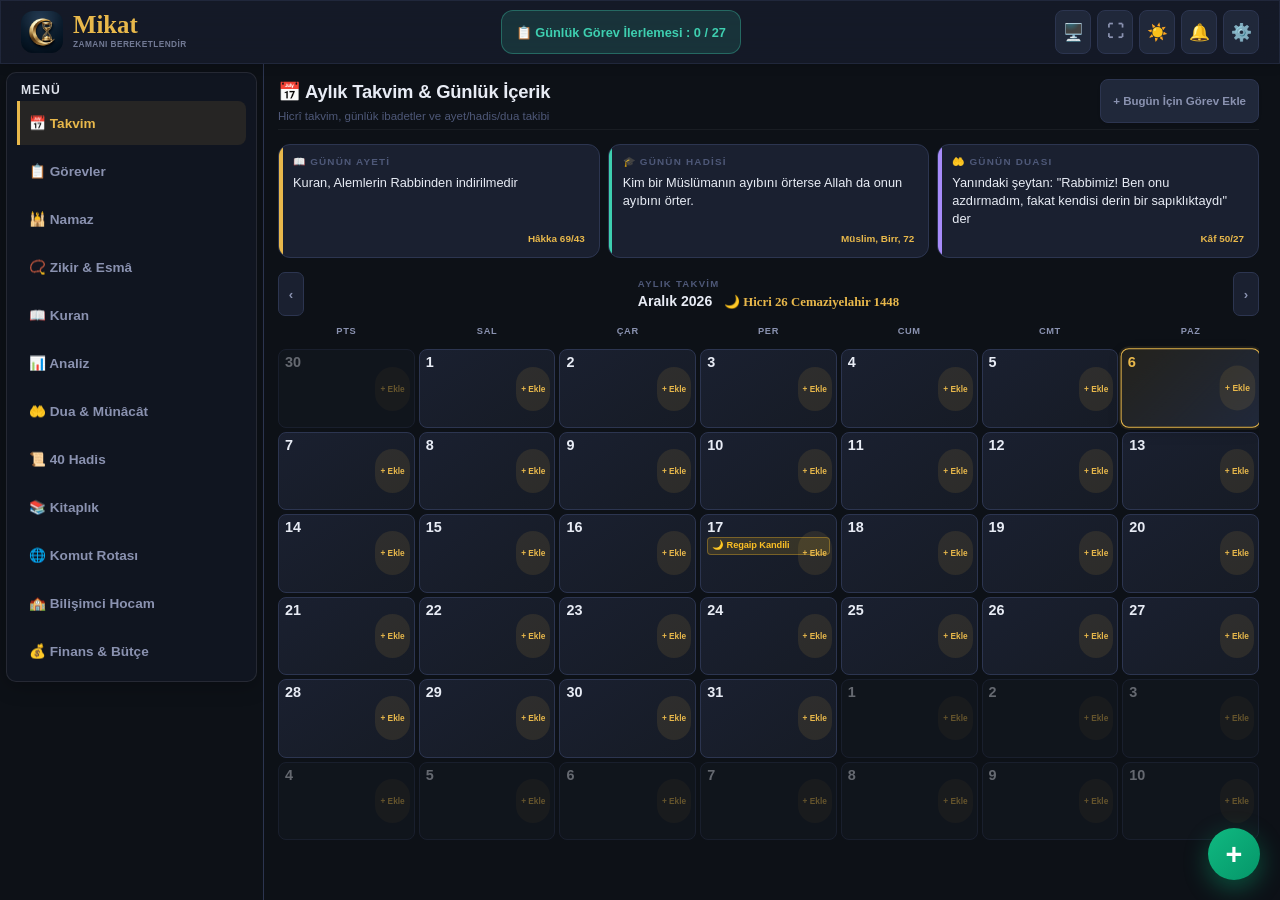
==== commit a8b10ffc: "Tam Yayın" ====
--- a/index.html
+++ b/index.html
@@ -46,11 +46,11 @@
       </div>
     </div>
 
-    <!-- Ortadaki Akıllı Canlı İstatistik Kartı (Geri Eklendi) -->
+    <!-- Ortadaki Akıllı Canlı İstatistik Kartı (Tüm İbadet ve Görev Çipleri) -->
     <div class="header-dua" id="headerAssistant"
-      style="display: flex; align-items: center; justify-content: center; gap: 8px;">
+      style="display: flex; align-items: center; justify-content: center; gap: 6px;">
       <div id="headerAssistantMsg"
-        style="display:flex; align-items:center; gap:6px; padding:6px 14px; background:var(--sf2); border:1px solid var(--bd); border-radius:10px; font-size:0.80rem; font-weight:800; color:var(--tx); transition:all 0.35s ease; box-shadow:var(--sh);">
+        style="display:flex; align-items:center; justify-content:center; gap:6px; flex-wrap:wrap; background:none; border:none;">
         Yükleniyor...</div>
     </div>
 
@@ -87,6 +87,12 @@
             <button class="menu-item-vertical" onclick="showView('zikir', this)">📿 Zikir & Esmâ</button>
             <button class="menu-item-vertical" onclick="showView('quran', this)">📖 Kuran</button>
             <button class="menu-item-vertical" onclick="showView('habits', this)">📊 Analiz</button>
+            <button class="menu-item-vertical" onclick="showView('dua', this)">🤲 Dua & Münâcât</button>
+            <button class="menu-item-vertical" onclick="showView('hadis', this)">📜 40 Hadis</button>
+            <button class="menu-item-vertical" onclick="showView('books', this)">📚 Kitaplık</button>
+            <button class="menu-item-vertical" onclick="showView('komutrotasi', this)">🌐 Komut Rotası</button>
+            <button class="menu-item-vertical" onclick="showView('teacher', this)">🏫 Bilişimci Hocam</button>
+            <button class="menu-item-vertical" onclick="showView('finance', this)">💰 Finans & Bütçe</button>
           </div>
         </div>
 
@@ -179,7 +185,8 @@
               </div>
             </div>
             <div class="tpres">
-              <button class="tpre on" onclick="setPreset(25,this)">25dk</button>
+              <button class="tpre" onclick="setPreset(25,this)">25dk</button>
+              <button class="tpre on" onclick="setPreset(30,this)">30dk 📚</button>
               <button class="tpre" onclick="setPreset(45,this)">45dk</button>
               <button class="tpre" onclick="setPreset(60,this)">60dk</button>
               <button class="tpre" onclick="setPreset(5,this)">5dk 🍵</button>
@@ -428,6 +435,32 @@
 
         </div>
 
+        <!-- ── NAMAZ SONRASI TESBİHAT & DUALAR REHBERİ (AKORDİYON / SEKME KARTI) ── -->
+        <div class="ncard"
+          style="margin-bottom: 10px; padding: 14px 16px; background: linear-gradient(135deg, #111a28 0%, #0a101b 100%); border: 1.5px solid var(--bd); border-radius: 14px;">
+          <!-- Kart Başlığı ve Sekme Butonları -->
+          <div
+            style="display:flex; justify-content:space-between; align-items:center; flex-wrap:wrap; gap:8px; margin-bottom:12px; border-bottom:1px solid rgba(255,255,255,0.08); padding-bottom:10px;">
+            <div
+              style="font-weight:800; font-size:0.75rem; color:var(--gold); letter-spacing:0.08em; text-transform:uppercase; display:flex; align-items:center; gap:6px;">
+              <span>📿 NAMAZ SONRASI TESBİHAT & DUALAR REHBERİ</span>
+            </div>
+            <div class="fbar-segmented" style="margin:0;">
+              <button class="fchip on" id="tesbihatTabBtn-tesbihat" onclick="switchTesbihatTab('tesbihat', this)">📿
+                33'lük Tesbihat</button>
+              <button class="fchip" id="tesbihatTabBtn-ayetelkursi" onclick="switchTesbihatTab('ayetelkursi', this)">📜
+                Ayete'l-Kürsî</button>
+              <button class="fchip" id="tesbihatTabBtn-namazDualari"
+                onclick="switchTesbihatTab('namazDualari', this)">🤲 Namaz Duaları</button>
+            </div>
+          </div>
+
+          <!-- Sekme İçerikleri -->
+          <div id="tesbihatTabContent">
+            <!-- JS renderTesbihatTab tarafından doldurulur -->
+          </div>
+        </div>
+
       </div><!-- /v-prayers -->
 
       <!-- 📿 ZİKİR & ESMÂ-ÜL HÜSNA MENÜSÜ -->
@@ -442,46 +475,43 @@
           </div>
         </div>
 
-        <!-- ÜST GRİD: GÜNÜN ESMASI & GÜNÜN ZİKRİ -->
+        <!-- ÜST GRİD: GÜNÜN ESMASI & GÜNÜN ZİKİR AYETİ -->
         <div class="zikir-top-grid"
           style="display: grid; grid-template-columns: 1fr 1fr; gap: 12px; margin-bottom: 12px;">
           <!-- 1. Günün Esması -->
           <div class="ncard esma-highlight-card" id="esmaCard"
-            style="display: flex; flex-direction: column; justify-content: space-between; gap: 8px; margin: 0; padding: 14px 18px; border: 2px solid #4a1b6d; border-radius: 14px; background: linear-gradient(135deg, #160d23 0%, #0a0610 100%);">
+            style="display: flex; flex-direction: column; justify-content: space-between; gap: 10px; margin: 0; padding: 16px 20px; border: 2px solid rgba(212, 175, 55, 0.4); border-radius: 14px; background: linear-gradient(135deg, rgba(22, 13, 35, 0.95) 0%, rgba(10, 6, 16, 0.95) 100%); position: relative; box-shadow: 0 4px 16px rgba(0,0,0,0.2);">
             <div style="display: flex; align-items: center; justify-content: space-between; width: 100%;">
               <span class="daily-title"
-                style="color:var(--gold); font-size: 0.68rem; font-weight: 800; letter-spacing: 0.08em;">✨ GÜNÜN
-                ESMASI</span>
-            </div>
-            <div
-              style="display: flex; flex-direction: column; align-items: flex-end; text-align: right; gap: 4px; width: 100%;">
+                style="color:var(--gold); font-size: 0.72rem; font-weight: 800; letter-spacing: 0.08em; display: flex; align-items: center; gap: 6px;">
+                ✨ GÜNÜN ESMASI
+              </span>
+            </div>
+            <div style="display: flex; flex-direction: column; gap: 4px; width: 100%;">
               <div id="esmaArabic"
-                style="font-family:'Amiri',serif; font-size: clamp(1.6rem, 2vw, 2.2rem); color: var(--gold); line-height: 1.3; font-weight: 700; text-align: right; word-break: break-word; max-width: 100%; direction: rtl;">
+                style="font-family:'Amiri',serif; font-size: clamp(1.8rem, 2.2vw, 2.4rem); color: var(--gold); line-height: 1.3; font-weight: 700; text-align: right; direction: rtl;">
                 —</div>
+              <div id="esmaTranslit"
+                style="font-size: 1.05rem; font-weight: 800; color: var(--teal); text-align: left;">—</div>
               <div id="esmaMeaning"
-                style="font-size: 0.88rem; line-height: 1.4; font-weight: 600; color: var(--tx); text-align: right; width: 100%;">
+                style="font-size: 0.88rem; line-height: 1.4; font-weight: 500; color: var(--tx2); font-style: italic; text-align: left;">
                 —</div>
             </div>
           </div>
 
-          <!-- 2. Günün Zikri & Tesbihat -->
+          <!-- 2. Günün Zikir Ayeti -->
           <div class="ncard zikir-widget" id="zikirCard"
-            style="display: flex; flex-direction: column; justify-content: space-between; gap: 8px; margin: 0; padding: 14px 18px; border: 2px solid #144e5b; border-radius: 14px; background: linear-gradient(135deg, #09252c 0%, #041216 100%);">
+            style="display: flex; flex-direction: column; justify-content: space-between; gap: 10px; margin: 0; padding: 16px 20px; border: 2px solid rgba(62, 207, 176, 0.4); border-radius: 14px; background: linear-gradient(135deg, rgba(9, 37, 44, 0.95) 0%, rgba(4, 18, 22, 0.95) 100%); position: relative; box-shadow: 0 4px 16px rgba(0,0,0,0.2);">
             <div style="display: flex; align-items: center; justify-content: space-between; width: 100%;">
               <span class="daily-title"
-                style="color:var(--teal); font-size: 0.68rem; font-weight: 800; letter-spacing: 0.08em;">📿 GÜNÜN
-                ZİKRİ</span>
-            </div>
-            <div
-              style="display: flex; flex-direction: column; align-items: flex-end; text-align: right; gap: 4px; width: 100%;">
-              <div id="zikirText" style="width:100%; text-align:right;">—</div>
-            </div>
-            <div
-              style="display: flex; align-items: center; justify-content: space-between; width: 100%; margin-top: 2px;">
+                style="color:var(--teal); font-size: 0.72rem; font-weight: 800; letter-spacing: 0.08em; display: flex; align-items: center; gap: 6px;">
+                📖 GÜNÜN ZİKİR AYETİ
+              </span>
               <span id="zikirCountLabel"
-                style="font-size: 0.78rem; font-weight: 800; color: var(--teal); background: rgba(62,207,176,0.12); padding: 3px 10px; border-radius: 12px; font-family: 'JetBrains Mono', monospace;">—</span>
-              <div id="zikirNote" style="font-size: 0.78rem; color: var(--tx2); font-weight: 600; text-align: right;">
-              </div>
+                style="font-size:0.75rem; font-weight:800; color:var(--teal); background:rgba(62,207,176,0.15); padding:2px 8px; border-radius:10px; border:1px solid rgba(62,207,176,0.3); font-family:'JetBrains Mono',monospace;">Ayet</span>
+            </div>
+            <div style="display: flex; flex-direction: column; gap: 4px; width: 100%;">
+              <div id="zikirText" style="width:100%;">—</div>
             </div>
           </div>
         </div>
@@ -539,7 +569,49 @@
             style="display: flex; align-items: center; justify-content: space-between; gap: 8px;"></div>
         </div>
 
-        <!-- 3. ALIŞKANLIK & KATEGORİ SERİ ZİNCİRLERİ (STREAKS) -->
+        <!-- 3. HAFTALIK GÜNLÜK ZİKİR & TESBİHAT ANALİZİ -->
+        <div class="weekly-ibadet" id="weeklyZikirAnalysis"
+          style="margin-bottom: 24px; padding:16px; background:var(--sf); border:1px solid var(--bd); border-radius:var(--r); display: flex; flex-direction: column; justify-content: space-between;">
+          <div class="wi-head"
+            style="margin-bottom: 12px; display: flex; justify-content: space-between; align-items: center; flex-wrap: wrap; gap: 8px;">
+            <span
+              style="font-weight: 700; font-size: 0.88rem; color: var(--tx); display:flex; align-items:center; gap:6px;">
+              📿 Haftalık Günlük Zikir & Tesbihat Analizi
+            </span>
+            <span class="wi-score" id="weeklyZikirScore"
+              style="color: #60a5fa; font-weight: 800; font-size: 0.88rem;">0/35 zikir (0/3500 defa)</span>
+          </div>
+          <div class="wi-days" id="weeklyZikirDays"
+            style="display: flex; align-items: center; justify-content: space-between; gap: 8px; margin-bottom: 14px;">
+          </div>
+          <!-- Bugünkü 5 Zikrin Detaylı Dağılım Kartları -->
+          <div id="dailyZikirBreakdown"
+            style="padding-top:12px; border-top:1px dashed var(--bd); display:flex; flex-direction:column; gap:8px;">
+          </div>
+        </div>
+
+        <!-- 4. HAFTALIK KURAN TİLÂVETİ & HATİM ANALİZİ -->
+        <div class="weekly-ibadet" id="weeklyQuranAnalysis"
+          style="margin-bottom: 24px; padding:16px; background:var(--sf); border:1px solid var(--bd); border-radius:var(--r); display: flex; flex-direction: column; justify-content: space-between;">
+          <div class="wi-head"
+            style="margin-bottom: 12px; display: flex; justify-content: space-between; align-items: center; flex-wrap: wrap; gap: 8px;">
+            <span
+              style="font-weight: 700; font-size: 0.88rem; color: var(--tx); display:flex; align-items:center; gap:6px;">
+              📖 Haftalık Kuran Tilâveti & Hatim Analizi
+            </span>
+            <span class="wi-score" id="weeklyQuranScore"
+              style="color: var(--teal); font-weight: 800; font-size: 0.88rem;">0/36 sure okuması</span>
+          </div>
+          <div class="wi-days" id="weeklyQuranDays"
+            style="display: flex; align-items: center; justify-content: space-between; gap: 8px; margin-bottom: 14px;">
+          </div>
+          <!-- Bugünkü 6 Sure Rutininin Detaylı Dağılım Kartları -->
+          <div id="dailyQuranBreakdown"
+            style="padding-top:12px; border-top:1px dashed var(--bd); display:flex; flex-direction:column; gap:8px;">
+          </div>
+        </div>
+
+        <!-- 5. ALIŞKANLIK & KATEGORİ SERİ ZİNCİRLERİ (STREAKS) -->
         <div id="aperf" style="margin-bottom: 24px;"></div>
       </div><!-- /v-habits -->
 
@@ -556,7 +628,7 @@
           </div>
         </div>
 
-        <div class="quran-dashboard">
+        <div class="quran-dashboard" style="display:flex; flex-direction:column; gap:16px; width:100%; height:auto; overflow:visible;">
           <!-- ÜST SATIR: GÜNÜN AYETİ & AKILLI AYRAÇ (KOMPAKT) -->
           <div class="quran-top-row">
             <!-- GÜNÜN AYETİ KARTI -->
@@ -577,7 +649,7 @@
             <!-- AKILLI AYRAÇ & HATİM TAKİBİ -->
             <div class="qcard quran-bookmark-card">
               <div class="qcard-hdr">
-                <div class="qcard-title">📍 Akıllı Ayraç</div>
+                <div class="qcard-title">📍 Akıllı Ayraç & Hatim Takibi</div>
                 <button class="tbtn" onclick="openBookmarkModal()" title="Ayraç Düzenle">✏️ Düzenle</button>
               </div>
               <div class="qbm-compact-row">
@@ -599,7 +671,7 @@
               <div class="quran-prog-wrap">
                 <div class="quran-prog-info">
                   <span>Hatim İlerlemesi</span>
-                  <span id="hatimProgVal">%0.2 (1/604)</span>
+                  <span id="hatimProgVal">%0.2 (1/604 Sayfa)</span>
                 </div>
                 <div class="task-prog-track">
                   <div class="task-prog-fill" id="hatimProgFill" style="width: 0.2%"></div>
@@ -619,12 +691,306 @@
               <div class="qcard-title">📋 Günlük Rutin Sureler & Sünnet Okumaları</div>
               <span class="quran-badge" id="quranRoutineBadge">0/6 Tamamlandı</span>
             </div>
-            <div class="quran-routines-grid" id="quranRoutinesList">
+            <div class="quran-routines-grid" id="quranRoutinesList" style="display:flex; flex-direction:column; gap:16px; margin-top:14px; width:100%;">
               <!-- JS ile yüklenecek -->
             </div>
           </div>
         </div>
       </div>
+
+      <!-- DUA & MÜNÂCÂT -->
+      <div class="view" id="v-dua">
+        <div class="page-hdr">
+          <div>
+            <div class="page-title">🤲 Dua & Münâcât Defteri</div>
+            <div class="page-sub">Resulullah (s.a.v.) ve Peygamber Efendilerimizin duaları, Me'sûrât ve kişisel dua notlarınız</div>
+          </div>
+          <div class="page-acts">
+            <button class="btn btn-primary" onclick="openAddDuaModal()">+ Yeni Dua Ekle</button>
+          </div>
+        </div>
+
+        <!-- KURAN MENÜSÜ STİLİNDE ÜST KARTLAR PANELİ -->
+        <div class="quran-dashboard" style="display:flex; flex-direction:column; gap:16px; width:100%; margin-bottom:16px;">
+          <div class="quran-top-row">
+            <!-- GÜNÜN NİYAZ & DUASI KARTI -->
+            <div class="qcard quran-verse-card">
+              <div class="qcard-hdr">
+                <div class="qcard-title">
+                  ✨ Günün Niyazı <span class="quran-verse-ref" id="duaFeaturedRef">Me'sûrât</span>
+                </div>
+                <div style="display:flex; gap:6px; align-items:center;">
+                  <button class="tbtn" onclick="nextDailyDua()" title="Başka Dua Getir">Rastgele Dua</button>
+                  <button class="tbtn" onclick="copyFeaturedDuaText()" style="white-space:nowrap; flex-shrink:0;">📋 Kopyala</button>
+                </div>
+              </div>
+              <div class="quran-verse-ar" id="duaFeaturedAr">أَصْبَحْنَا وَأَصْبَحَ الْمُلْكُ لِلَّهِ وَالْحَمْدُ لِلَّهِ</div>
+              <div class="quran-verse-tr" id="duaFeaturedTr">"Sabaha erdik, mülk de Allah'ın olarak sabaha erdi. Hamd Allah'a mahsustur."</div>
+            </div>
+
+            <!-- DUA İLERLEME & ÇETELE KARTI -->
+            <div class="qcard quran-bookmark-card">
+              <div class="qcard-hdr">
+                <div class="qcard-title">🤲 Günlük Dua Çetelesi & İlerleme</div>
+                <span class="quran-badge" id="duaBadgeVal">0/0 Okundu</span>
+              </div>
+              <div class="qbm-compact-row">
+                <div class="qbm-box">
+                  <div class="qbm-lbl">Tüm Dualar</div>
+                  <div class="qbm-val" id="duaCountTotal">0</div>
+                </div>
+                <div class="qbm-box">
+                  <div class="qbm-lbl">Okunan</div>
+                  <div class="qbm-val" id="duaCountDone" style="color:var(--teal);">0</div>
+                </div>
+                <div class="qbm-box">
+                  <div class="qbm-lbl">Kalan</div>
+                  <div class="qbm-val" id="duaCountPending" style="color:var(--gold);">0</div>
+                </div>
+              </div>
+
+              <!-- Dua İlerleme Barı -->
+              <div class="quran-prog-wrap">
+                <div class="quran-prog-info">
+                  <span>Günlük Okuma Oranı</span>
+                  <span id="duaProgVal">%0</span>
+                </div>
+                <div class="task-prog-track">
+                  <div class="task-prog-fill" id="duaProgFill" style="width:0%; background:linear-gradient(90deg, var(--teal), var(--gold));"></div>
+                </div>
+              </div>
+            </div>
+          </div>
+        </div>
+
+        <div class="fbar-compact" style="margin-bottom: 14px;">
+          <div class="fbar-top-row">
+            <div class="sw">
+              <span class="sw-i">🔍</span>
+              <input type="text" id="searchDuaInp" placeholder="Dua, meâl veya başlık ara..." oninput="renderDuaView()" />
+            </div>
+          </div>
+          <div class="fbar-segmented">
+            <button class="fchip on" onclick="switchDuaTab('all', this)" id="duatab-all">🤲 Tüm Dualar</button>
+            <button class="fchip" onclick="switchDuaTab('daily', this)" id="duatab-daily">🌅 Sabah-Akşam Duaları</button>
+            <button class="fchip" onclick="switchDuaTab('prophet', this)" id="duatab-prophet">✨ Peygamber Duaları</button>
+            <button class="fchip" onclick="switchDuaTab('custom', this)" id="duatab-custom">📝 Kişisel Dualarım</button>
+          </div>
+        </div>
+
+        <div id="duaGridContainer" style="display:flex; flex-direction:column; gap:14px; width:100%;"></div>
+      </div><!-- /v-dua -->
+
+      <!-- 40 HADİS-İ ŞERİF -->
+      <div class="view" id="v-hadis">
+        <div class="page-hdr">
+          <div>
+            <div class="page-title">📜 40 Hadis-i Şerif & Ezber Takibi</div>
+            <div class="page-sub">Peygamber Efendimizin (s.a.v.) mübarek hadisleri, konu anlatımları ve ezber çetelesi</div>
+          </div>
+        </div>
+
+        <!-- KURAN MENÜSÜ STİLİNDE ÜST KARTLAR PANELİ -->
+        <div class="quran-dashboard" style="display:flex; flex-direction:column; gap:16px; width:100%; margin-bottom:16px;">
+          <div class="quran-top-row">
+            <!-- GÜNÜN HADİS-İ ŞERİFİ KARTI -->
+            <div class="qcard quran-verse-card">
+              <div class="qcard-hdr">
+                <div class="qcard-title">
+                  ✨ Günün Hadis-i Şerifi <span class="quran-verse-ref" id="hadisFeaturedRef">Buhârî 1</span>
+                </div>
+                <div style="display:flex; gap:6px; align-items:center;">
+                  <button class="tbtn" onclick="nextDailyHadis()" title="Rastgele Hadis Getir">Rastgele Hadis</button>
+                  <button class="tbtn" onclick="copyFeaturedHadisText()" style="white-space:nowrap; flex-shrink:0;">📋 Kopyala</button>
+                </div>
+              </div>
+              <div class="quran-verse-ar" id="hadisFeaturedAr">إِنَّمَا الْأَعْمَالُ بِالنِّيَّاتِ</div>
+              <div class="quran-verse-tr" id="hadisFeaturedTr">"Ameller ancak niyetlere göredir. Herkes için ancak niyet ettiğinin karşılığı vardır."</div>
+            </div>
+
+            <!-- HADİS EZBER & ÇETELE KARTI -->
+            <div class="qcard quran-bookmark-card">
+              <div class="qcard-hdr">
+                <div class="qcard-title">🧠 Hadis Ezber Takibi & Çetelesi</div>
+                <span class="quran-badge" id="hadisBadgeVal">0/40 Ezberlendi</span>
+              </div>
+              <div class="qbm-compact-row">
+                <div class="qbm-box">
+                  <div class="qbm-lbl">Toplam Hadis</div>
+                  <div class="qbm-val" id="hadisCountTotal">40</div>
+                </div>
+                <div class="qbm-box">
+                  <div class="qbm-lbl">Ezberlenen</div>
+                  <div class="qbm-val" id="hadisCountMem" style="color:var(--teal);">0</div>
+                </div>
+                <div class="qbm-box">
+                  <div class="qbm-lbl">Kalan</div>
+                  <div class="qbm-val" id="hadisCountPend" style="color:var(--gold);">40</div>
+                </div>
+              </div>
+
+              <!-- Hadis Ezber Barı -->
+              <div class="quran-prog-wrap">
+                <div class="quran-prog-info">
+                  <span>Hafızlık / Ezber İlerlemesi</span>
+                  <span id="hadisProgVal">%0</span>
+                </div>
+                <div class="task-prog-track">
+                  <div class="task-prog-fill" id="hadisProgFill" style="width:0%; background:linear-gradient(90deg, var(--teal), var(--gold));"></div>
+                </div>
+              </div>
+            </div>
+          </div>
+        </div>
+
+        <div class="fbar-compact" style="margin-bottom: 14px;">
+          <div class="fbar-top-row">
+            <div class="sw">
+              <span class="sw-i">🔍</span>
+              <input type="text" id="searchHadisInp" placeholder="Hadis-i Şerif veya konu ara..." oninput="renderHadisView()" />
+            </div>
+          </div>
+          <div class="fbar-segmented">
+            <button class="fchip on" onclick="switchHadisTab('all', this)" id="htab-all">📜 Tüm Hadisler (40)</button>
+            <button class="fchip" onclick="switchHadisTab('mem', this)" id="htab-mem">🧠 Ezberlenenler (<span id="hcnt-mem">0</span>)</button>
+            <button class="fchip" onclick="switchHadisTab('pend', this)" id="htab-pend">⏳ Ezberlenecekler (<span id="hcnt-pend">40</span>)</button>
+          </div>
+        </div>
+
+        <div id="hadisGridContainer" style="display:flex; flex-direction:column; gap:14px; width:100%;"></div>
+      </div><!-- /v-hadis -->
+
+      <!-- KİTAPLIK & OKUMA TAKİBİ -->
+      <div class="view" id="v-books">
+        <div class="page-hdr">
+          <div>
+            <div class="page-title">📚 Kitaplık & Okuma Takibi</div>
+            <div class="page-sub">Okumakta olduğunuz kitaplar, sayfa hedefleri, okuma notları ve alıntı defteriniz</div>
+          </div>
+          <div class="page-acts" style="display:flex; gap:8px;">
+            <button class="btn" onclick="openAddQuoteModal()">📝 Alıntı Ekle</button>
+            <button class="btn btn-primary" onclick="openAddBookModal()">+ Yeni Kitap Ekle</button>
+          </div>
+        </div>
+
+        <div class="fbar-compact" style="margin-bottom: 14px;">
+          <div class="fbar-segmented">
+            <button class="fchip on" onclick="switchBookTab('reading', this)" id="btab-reading">📖 Okumakta Olduklarım</button>
+            <button class="fchip" onclick="switchBookTab('finished', this)" id="btab-finished">✅ Bitirilen Kitaplar</button>
+            <button class="fchip" onclick="switchBookTab('quotes', this)" id="btab-quotes">📝 Alıntı Defterim</button>
+          </div>
+        </div>
+
+        <div id="booksGridContainer" style="display:flex; flex-direction:column; gap:14px; width:100%;"></div>
+      </div><!-- /v-books -->
+
+      <!-- KOMUT ROTASI -->
+      <div class="view" id="v-komutrotasi">
+        <div class="page-hdr">
+          <div>
+            <div class="page-title">🌐 Komut Rotası — Web & Kod Defteri</div>
+            <div class="page-sub">komutrotasi.com içerik fikirleri, geliştirme notları, kod snippet'ları ve hızlı araçlar</div>
+          </div>
+          <div class="page-acts">
+            <button class="btn" onclick="openAddWebToolModal()">🌐 Webmaster Aracı Ekle</button>
+            <button class="btn btn-primary" onclick="openAddSnippetModal()">+ Snippet / Blog Fikri Ekle</button>
+          </div>
+        </div>
+
+        <div class="fbar-compact" style="margin-bottom: 14px;">
+          <div class="fbar-top-row">
+            <div class="sw">
+              <span class="sw-i">🔍</span>
+              <input type="text" id="searchKomutInp" placeholder="Kod, not veya içerik ara..." oninput="renderKomutRotasiView()" />
+            </div>
+          </div>
+          <div class="fbar-segmented">
+            <button class="fchip on" onclick="switchKomutTab('snippets', this)" id="ktab-snippets">💻 Kod Snippet'ları</button>
+            <button class="fchip" onclick="switchKomutTab('ideas', this)" id="ktab-ideas">💡 İçerik & Blog Fikirleri</button>
+            <button class="fchip" onclick="switchKomutTab('tools', this)" id="ktab-tools">🔗 Webmaster Araçları</button>
+            <button class="fchip" onclick="switchKomutTab('subdomains', this)" id="ktab-subdomains">🌐 Subdomain'ler</button>
+          </div>
+        </div>
+
+        <div id="komutGridContainer" style="display:flex; flex-direction:column; gap:14px; width:100%;"></div>
+      </div><!-- /v-komutrotasi -->
+
+      <!-- BİLİŞİMCİ HOCAM PANELİ -->
+      <div class="view" id="v-teacher">
+        <div class="page-hdr">
+          <div>
+            <div class="page-title">🏫 Bilişimci Hocam — Ders & Müfredat Paneli</div>
+            <div class="page-sub">Bilgisayar Teknolojileri ve Yazılım ders planları, sınıf çetelesi, sınav ve lab hazırlık takibi</div>
+          </div>
+          <div class="page-acts">
+            <button class="btn btn-primary" onclick="openAddTeacherTaskModal()">+ Ders / Görev Ekle</button>
+          </div>
+        </div>
+
+        <div class="fbar-compact" style="margin-bottom: 14px;">
+          <div class="fbar-top-row">
+            <div class="sw">
+              <span class="sw-i">🔍</span>
+              <input type="text" id="searchTeacherInp" placeholder="Sınıf, konu, sınav veya ödev ara..." oninput="renderTeacherView()" />
+            </div>
+          </div>
+          <div class="fbar-segmented">
+            <button class="fchip on" onclick="switchTeacherTab('classes', this)" id="ttab-classes">📚 Sınıflar & Müfredat</button>
+            <button class="fchip" onclick="switchTeacherTab('exams', this)" id="ttab-exams">📝 Sınav & Ödev Takibi</button>
+            <button class="fchip" onclick="switchTeacherTab('lab', this)" id="ttab-lab">🖥️ Bilişim Lab & Akıllı Tahta</button>
+          </div>
+        </div>
+
+        <div id="teacherGridContainer" style="display:flex; flex-direction:column; gap:14px; width:100%;"></div>
+      </div><!-- /v-teacher -->
+
+      <!-- KİŞİSEL FİNANS & BÜTÇE TAKİBİ -->
+      <div class="view" id="v-finance">
+        <div class="page-hdr">
+          <div>
+            <div class="page-title">💰 Kişisel Finans & Bütçe Takibi</div>
+            <div class="page-sub">Aylık maaş/ek ders gelirleri, hosting/domain giderleri, düzenli abonelikler ve birikim takibi</div>
+          </div>
+          <div class="page-acts">
+            <button class="btn" onclick="openManageFinanceCategoriesModal()">⚙️ Kategorileri Yönet</button>
+            <button class="btn btn-primary" onclick="openAddFinanceModal()">+ Gelir / Gider Ekle</button>
+          </div>
+        </div>
+
+        <!-- FİNANS ÖZET KARTLARI -->
+        <div style="display:grid; grid-template-columns:repeat(auto-fit, minmax(220px, 1fr)); gap:12px; margin-bottom:14px; width:100%;">
+          <div style="background:var(--sf); border:1px solid var(--bd); padding:16px 18px; border-radius:14px;">
+            <div style="font-size:0.78rem; font-weight:800; color:var(--tx2); margin-bottom:4px;">📥 Toplam Aylık Gelir</div>
+            <div style="font-size:1.4rem; font-weight:900; color:var(--teal);" id="finTotalIncome">0,00 ₺</div>
+          </div>
+          <div style="background:var(--sf); border:1px solid var(--bd); padding:16px 18px; border-radius:14px;">
+            <div style="font-size:0.78rem; font-weight:800; color:var(--tx2); margin-bottom:4px;">📤 Toplam Aylık Gider</div>
+            <div style="font-size:1.4rem; font-weight:900; color:#ef4444;" id="finTotalExpense">0,00 ₺</div>
+          </div>
+          <div style="background:var(--sf); border:1px solid var(--bd); padding:16px 18px; border-radius:14px;">
+            <div style="font-size:0.78rem; font-weight:800; color:var(--tx2); margin-bottom:4px;">📈 Net Bütçe / Birikim</div>
+            <div style="font-size:1.4rem; font-weight:900; color:var(--gold);" id="finNetBalance">0,00 ₺</div>
+          </div>
+        </div>
+
+        <div class="fbar-compact" style="margin-bottom: 14px;">
+          <div class="fbar-top-row">
+            <div class="sw">
+              <span class="sw-i">🔍</span>
+              <input type="text" id="searchFinanceInp" placeholder="İşlem adı, kategori veya açıklama ara..." oninput="renderFinanceView()" />
+            </div>
+          </div>
+          <div class="fbar-segmented">
+            <button class="fchip on" onclick="switchFinanceTab('all', this)" id="ftab-all">📊 Tüm İşlemler</button>
+            <button class="fchip" onclick="switchFinanceTab('income', this)" id="ftab-income">📥 Gelirler</button>
+            <button class="fchip" onclick="switchFinanceTab('expense', this)" id="ftab-expense">📤 Giderler</button>
+            <button class="fchip" onclick="switchFinanceTab('installments', this)" id="ftab-installments">💳 Taksitler & Borçlar</button>
+            <button class="fchip" onclick="switchFinanceTab('sub', this)" id="ftab-sub">🔄 Abonelikler</button>
+          </div>
+        </div>
+
+        <div id="financeGridContainer" style="display:flex; flex-direction:column; gap:12px; width:100%;"></div>
+      </div><!-- /v-finance -->
 
     </div><!-- /center -->
 
@@ -758,6 +1124,192 @@
       <div class="mfooter">
         <button class="mcancel" onclick="closeModal('taskModal')">İptal</button>
         <button class="msave" onclick="saveTask()">💾 Kaydet</button>
+      </div>
+    </div>
+  </div>
+
+  <!-- ═══ YENİ DUA EKLE MODAL ═══ -->
+  <div class="mov" id="addDuaModal" onclick="if(event.target===this)closeModal('addDuaModal')">
+    <div class="modal">
+      <div class="modal-title">🤲 Yeni Dua / Niyaz Ekle</div>
+      <div class="fgrid">
+        <div class="fg s2">
+          <label class="flbl">Dua Başlığı</label>
+          <input type="text" class="finp" id="duaTitleInp" placeholder="Örn: Sıkıntı Anında Okunacak Dua">
+        </div>
+        <div class="fg s2">
+          <label class="flbl">Arapça Metin (İsteğe Bağlı)</label>
+          <textarea class="finp" id="duaArInp" rows="2" style="font-family:'Amiri',serif; font-size:1.2rem; direction:rtl;" placeholder="Arapça metin..."></textarea>
+        </div>
+        <div class="fg s2">
+          <label class="flbl">Türkçe Meâl & Açıklama</label>
+          <textarea class="finp" id="duaTrInp" rows="3" placeholder="Duayla ne istenir, Türkçe anlamı..."></textarea>
+        </div>
+      </div>
+      <div class="macts" style="margin-top:16px;">
+        <button class="btn" onclick="closeModal('addDuaModal')">İptal</button>
+        <button class="btn btn-primary" onclick="saveCustomDua()">Kaydet</button>
+      </div>
+    </div>
+  </div>
+
+  <!-- ═══ KİTAP EKLE MODAL ═══ -->
+  <div class="mov" id="addBookModal" onclick="if(event.target===this)closeModal('addBookModal')">
+    <div class="modal">
+      <div class="modal-title">📚 Yeni Kitap Ekle</div>
+      <div class="fgrid">
+        <div class="fg s2">
+          <label class="flbl">Kitap Adı</label>
+          <input type="text" class="finp" id="bookTitleInp" placeholder="Örn: Mesnevi, İhya, Nutuk vb.">
+        </div>
+        <div class="fg">
+          <label class="flbl">Yazar</label>
+          <input type="text" class="finp" id="bookAuthorInp" placeholder="Örn: Mevlânâ Celâleddîn-i Rûmî">
+        </div>
+        <div class="fg">
+          <label class="flbl">Toplam Sayfa</label>
+          <input type="number" min="1" class="finp" id="bookTotalPagesInp" placeholder="350">
+        </div>
+        <div class="fg">
+          <label class="flbl">Kaldığın Sayfa</label>
+          <input type="number" min="0" class="finp" id="bookCurrentPageInp" placeholder="1">
+        </div>
+      </div>
+      <div class="macts" style="margin-top:16px;">
+        <button class="btn" onclick="closeModal('addBookModal')">İptal</button>
+        <button class="btn btn-primary" onclick="saveBookModal()">Kaydet</button>
+      </div>
+    </div>
+  </div>
+
+  <!-- ═══ ALINTI EKLE MODAL ═══ -->
+  <div class="mov" id="addQuoteModal" onclick="if(event.target===this)closeModal('addQuoteModal')">
+    <div class="modal">
+      <div class="modal-title">📝 Kitap Alıntısı Ekle</div>
+      <div class="fgrid">
+        <div class="fg s2">
+          <label class="flbl">Kitap Adı</label>
+          <input type="text" class="finp" id="quoteBookInp" placeholder="Hangi kitaptan alıntı aldınız?">
+        </div>
+        <div class="fg s2">
+          <label class="flbl">Alıntı / Hikmetli Söz</label>
+          <textarea class="finp" id="quoteTextInp" rows="3" placeholder="Sizi etkileyen güzel cümle..."></textarea>
+        </div>
+        <div class="fg">
+          <label class="flbl">Sayfa No (İsteğe Bağlı)</label>
+          <input type="number" class="finp" id="quotePageInp" placeholder="42">
+        </div>
+      </div>
+      <div class="macts" style="margin-top:16px;">
+        <button class="btn" onclick="closeModal('addQuoteModal')">İptal</button>
+        <button class="btn btn-primary" onclick="saveQuoteModal()">Kaydet</button>
+      </div>
+    </div>
+  </div>
+
+  <!-- ═══ KOMUT ROTASI SNIPPET / NOT EKLE MODAL ═══ -->
+  <div class="mov" id="addSnippetModal" onclick="if(event.target===this)closeModal('addSnippetModal')">
+    <div class="modal">
+      <div class="modal-title">💻 Kod Snippet / Not Ekle</div>
+      <div class="fgrid">
+        <div class="fg s2">
+          <label class="flbl">Başlık</label>
+          <input type="text" class="finp" id="snipTitleInp" placeholder="Örn: CSS Glassmorphism efekti veya Python liste sıralama">
+        </div>
+        <div class="fg">
+          <label class="flbl">Kategori / Dil</label>
+          <select class="fsel" id="snipLangInp">
+            <option value="HTML">HTML / CSS</option>
+            <option value="JS">JavaScript</option>
+            <option value="Python">Python</option>
+            <option value="SQL">SQL</option>
+            <option value="Kodlama">Genel Bilişim / Kod</option>
+            <option value="İçerik">İçerik / Blog Fikri</option>
+          </select>
+        </div>
+        <div class="fg s2">
+          <label class="flbl">Kod / Not İçeriği</label>
+          <textarea class="finp" id="snipCodeInp" rows="4" style="font-family:'JetBrains Mono',monospace; font-size:0.85rem;" placeholder="Kod bloğu veya not buraya..."></textarea>
+        </div>
+      </div>
+      <div class="macts" style="margin-top:16px;">
+        <button class="btn" onclick="closeModal('addSnippetModal')">İptal</button>
+        <button class="btn btn-primary" onclick="saveSnippetModal()">Kaydet</button>
+      </div>
+    </div>
+  </div>
+
+  <!-- ═══ WEBMASTER ARACI EKLE MODAL ═══ -->
+  <div class="mov" id="addWebToolModal" onclick="if(event.target===this)closeModal('addWebToolModal')">
+    <div class="modal">
+      <div class="modal-title">🌐 Webmaster Aracı / Site Bağlantısı Ekle</div>
+      <div class="fgrid">
+        <div class="fg s2">
+          <label class="flbl">Araç / Site Adı</label>
+          <input type="text" class="finp" id="webToolTitleInp" placeholder="Örn: Google Analytics, Cloudflare, WordPress Admin">
+        </div>
+        <div class="fg s2">
+          <label class="flbl">Web Adresi (URL)</label>
+          <input type="url" class="finp" id="webToolUrlInp" placeholder="https://analytics.google.com">
+        </div>
+        <div class="fg">
+          <label class="flbl">Simge / İkon</label>
+          <select class="fsel" id="webToolIconInp">
+            <option value="🌐">🌐 Web / Genel</option>
+            <option value="🔍">🔍 Arama / SEO</option>
+            <option value="📊">📊 Analiz / İstatistik</option>
+            <option value="⚡">⚡ Performans / Hız</option>
+            <option value="⚙️">⚙️ Yönetim / Panel</option>
+            <option value="🔒">🔒 Güvenlik / SSL</option>
+            <option value="📝">📝 Blog / İçerik</option>
+          </select>
+        </div>
+        <div class="fg s2">
+          <label class="flbl">Açıklama / Not (İsteğe Bağlı)</label>
+          <input type="text" class="finp" id="webToolNoteInp" placeholder="Örn: Sitenin anlık ziyaretçi trafiğini takip et">
+        </div>
+      </div>
+      <div class="macts" style="margin-top:16px;">
+        <button class="btn" onclick="closeModal('addWebToolModal')">İptal</button>
+        <button class="btn btn-primary" onclick="saveWebToolModal()">Kaydet</button>
+      </div>
+    </div>
+  </div>
+
+  <!-- ═══ DERS / ÖĞRETMENLİK GÖREVİ EKLE MODAL ═══ -->
+  <div class="mov" id="addTeacherTaskModal" onclick="if(event.target===this)closeModal('addTeacherTaskModal')">
+    <div class="modal">
+      <div class="modal-title">🏫 Ders / Sınıf Görevi Ekle</div>
+      <div class="fgrid">
+        <div class="fg s2">
+          <label class="flbl">Ders / Görev Başlığı</label>
+          <input type="text" class="finp" id="ttaskTitleInp" placeholder="Örn: 5-A Scratch Değişkenler Konusu veya 1. Dönem 1. Yazılı Okuma">
+        </div>
+        <div class="fg">
+          <label class="flbl">Sınıf / Kategori</label>
+          <select class="fsel" id="ttaskClassInp">
+            <option value="5. Sınıf">5. Sınıf Bilişim</option>
+            <option value="6. Sınıf">6. Sınıf Bilişim</option>
+            <option value="7. Sınıf">7. Sınıf Bilişim</option>
+            <option value="8. Sınıf">8. Sınıf Bilişim</option>
+            <option value="Kodlama Kulübü">Kodlama Kulübü</option>
+            <option value="Robotik Takımı">Robotik Takımı</option>
+            <option value="Laboratuvar">Bilişim Lab / Akıllı Tahta</option>
+          </select>
+        </div>
+        <div class="fg">
+          <label class="flbl">Tür</label>
+          <select class="fsel" id="ttaskTypeInp">
+            <option value="Müfredat">Müfredat / Ders Planı</option>
+            <option value="Sınav">Sınav / Okuma</option>
+            <option value="Ödev">Ödev / Proje</option>
+            <option value="Lab">Lab / Akıllı Tahta Bakım</option>
+          </select>
+        </div>
+      </div>
+      <div class="macts" style="margin-top:16px;">
+        <button class="btn" onclick="closeModal('addTeacherTaskModal')">İptal</button>
+        <button class="btn btn-primary" onclick="saveTeacherTaskModal()">Kaydet</button>
       </div>
     </div>
   </div>
@@ -1196,6 +1748,92 @@
 
   </div><!-- /center -->
   </div><!-- /layout -->
+
+  <!-- ═══ FİNANS İŞLEMİ EKLE / DÜZENLE MODAL ═══ -->
+  <div class="mov" id="addFinanceModal" onclick="if(event.target===this)closeModal('addFinanceModal')">
+    <div class="modal">
+      <div class="modal-title">💰 Finans İşlemi Ekle</div>
+      <div class="fgrid">
+        <div class="fg s2">
+          <label class="flbl">İşlem Adı / Başlık *</label>
+          <input type="text" class="finp" id="finTitleInp" placeholder="Örn: Öğretmenlik Maaşı, Hosting Ödemesi, Mutfak Alışverişi">
+        </div>
+        <div class="fg">
+          <label class="flbl">İşlem Türü</label>
+          <select class="fsel" id="finTypeInp">
+            <option value="income">📥 Gelir (+)</option>
+            <option value="expense" selected>📤 Gider (-)</option>
+          </select>
+        </div>
+        <div class="fg">
+          <label class="flbl">Tutar (₺) *</label>
+          <input type="number" step="0.01" min="0" class="finp" id="finAmountInp" placeholder="500">
+        </div>
+        <div class="fg">
+          <label class="flbl">Kategori</label>
+          <select class="fsel" id="finCategoryInp">
+            <option value="Maaş / Ek Ders">Maaş / Ek Ders</option>
+            <option value="Hosting / Domain">Hosting / Domain / Server</option>
+            <option value="Abonelik / Yazılım">Abonelik / Yazılım</option>
+            <option value="Fatura / Ev">Fatura / Ev Masrafları</option>
+            <option value="Okul / Eğitim">Okul / Ders Materyalleri</option>
+            <option value="Mutfak / Market">Mutfak / Market</option>
+            <option value="Ulaşım / Yakıt">Ulaşım / Yakıt</option>
+            <option value="Diğer">Diğer</option>
+          </select>
+        </div>
+        <div class="fg">
+          <label class="flbl">Tarih</label>
+          <input type="date" class="finp" id="finDateInp">
+        </div>
+        <div class="fg">
+          <label class="flbl">Taksit Durumu</label>
+          <select class="fsel" id="finInstallmentCountInp" onchange="toggleInstallmentDetails()">
+            <option value="1" selected>Tek Çekim (Taksitsiz)</option>
+            <option value="2">2 Taksit</option>
+            <option value="3">3 Taksit</option>
+            <option value="6">6 Taksit</option>
+            <option value="9">9 Taksit</option>
+            <option value="12">12 Taksit</option>
+            <option value="18">18 Taksit</option>
+            <option value="24">24 Taksit</option>
+          </select>
+        </div>
+        <div class="fg" id="finPaidInstallmentsRow" style="display:none;">
+          <label class="flbl">Ödenen Taksit Sayısı</label>
+          <input type="number" min="0" max="24" class="finp" id="finPaidInstallmentsInp" placeholder="0" value="0">
+        </div>
+        <div class="fg s2">
+          <label class="flbl">Not / Açıklama (İsteğe Bağlı)</label>
+          <input type="text" class="finp" id="finNoteInp" placeholder="Örn: Sunucu ödemesi veya laptop taksiti">
+        </div>
+      </div>
+      <div class="macts" style="margin-top:16px;">
+        <button class="btn" onclick="closeModal('addFinanceModal')">İptal</button>
+        <button class="btn btn-primary" onclick="saveFinanceModal()">Kaydet</button>
+      </div>
+    </div>
+  </div>
+
+  <!-- ═══ FİNANS KATEGORİLERİNİ YÖNET MODAL ═══ -->
+  <div class="mov" id="manageFinanceCategoriesModal" onclick="if(event.target===this)closeModal('manageFinanceCategoriesModal')">
+    <div class="modal">
+      <div class="modal-title">⚙️ Bütçe Kategorilerini Yönet</div>
+      <div class="modal-sub">Gelir ve gider işlemleriniz için özel kategoriler tanımlayın veya mevcutları silin</div>
+      
+      <div style="display:flex; gap:8px; margin-top:12px; margin-bottom:14px;">
+        <input type="text" class="finp" id="newFinCatInp" placeholder="Yeni kategori adı (Örn: Araba / Yakıt, Freelance Projeler)">
+        <button class="btn btn-primary" onclick="addCustomFinanceCategory()" style="white-space:nowrap; flex-shrink:0;">+ Kategori Ekle</button>
+      </div>
+
+      <div class="slbl" style="margin-bottom:8px;">Mevcut Bütçe Kategorileri</div>
+      <div id="finCategoryManagerList" style="display:flex; flex-direction:column; gap:6px; max-height:220px; overflow-y:auto; padding-right:4px;"></div>
+
+      <div class="macts" style="margin-top:16px;">
+        <button class="btn btn-primary" onclick="closeModal('manageFinanceCategoriesModal')">Tamam</button>
+      </div>
+    </div>
+  </div>
 
   <div class="tc" id="tc"></div>
 
@@ -1226,6 +1864,22 @@
       <span class="mb-nav-ico">📖</span>
       <span class="mb-nav-lbl">Kuran</span>
     </button>
+    <button class="mb-nav-item" onclick="showView('teacher', this)">
+      <span class="mb-nav-ico">🏫</span>
+      <span class="mb-nav-lbl">Ders</span>
+    </button>
+    <button class="mb-nav-item" onclick="showView('komutrotasi', this)">
+      <span class="mb-nav-ico">🌐</span>
+      <span class="mb-nav-lbl">Komut</span>
+    </button>
+    <button class="mb-nav-item" onclick="showView('finance', this)">
+      <span class="mb-nav-ico">💰</span>
+      <span class="mb-nav-lbl">Finans</span>
+    </button>
+    <button class="mb-nav-item" onclick="showView('books', this)">
+      <span class="mb-nav-ico">📚</span>
+      <span class="mb-nav-lbl">Kitaplık</span>
+    </button>
     <button class="mb-nav-item" onclick="showView('habits', this)">
       <span class="mb-nav-ico">📊</span>
       <span class="mb-nav-lbl">Analiz</span>
--- a/styles.css
+++ b/styles.css
@@ -260,16 +260,23 @@
 }
 
 .tbtn {
-  width: 34px;
-  height: 34px;
+  height: 32px;
+  min-width: 32px;
+  width: auto;
+  padding: 0 10px;
   border-radius: var(--rs);
   background: var(--sf2);
   border: 1px solid var(--bd);
   color: var(--tx2);
-  font-size: .95rem;
-  display: flex;
+  font-size: .82rem;
+  font-weight: 700;
+  display: inline-flex;
   align-items: center;
   justify-content: center;
+  gap: 4px;
+  white-space: nowrap;
+  flex-shrink: 0;
+  cursor: pointer;
   transition: all var(--tr);
 }
 
@@ -348,7 +355,8 @@
 }
 
 .center {
-  overflow: hidden;
+  overflow-y: auto !important;
+  overflow-x: hidden !important;
   padding: 12px 14px;
   display: flex;
   flex-direction: column;
@@ -608,29 +616,19 @@
   display: flex;
 }
 
-/* Görevler, Analitik, Takvim, Namaz, Zikir & Alışkanlıklar: kaydırılabilir */
+/* Görevler, Analitik, Takvim, Namaz, Zikir, Alışkanlıklar & Kuran: kaydırılabilir */
 #v-tasks.view.on,
 #v-analytics.view.on,
 #v-calendar.view.on,
 #v-prayers.view.on,
 #v-zikir.view.on,
-#v-habits.view.on {
-  flex: 1 1 auto;
-  min-height: 0;
-  overflow-y: auto;
-  overflow-x: hidden;
-  padding-right: 3px;
-}
-
-/* Kuran Görünümü: non-scrolling dashboard */
+#v-habits.view.on,
 #v-quran.view.on {
   flex: 1 1 auto;
   min-height: 0;
-  overflow: hidden;
-  display: flex;
-  flex-direction: column;
-  gap: 10px;
-  height: 100%;
+  overflow-y: auto !important;
+  overflow-x: hidden !important;
+  padding-right: 3px;
 }
 
 .page-hdr {
@@ -5794,7 +5792,17 @@
   }
 
   .header-dua {
-    display: none !important;
+    display: flex !important;
+    font-size: 0.72rem;
+    max-width: 100%;
+    overflow-x: auto;
+  }
+
+  #headerAssistantMsg {
+    padding: 4px 8px !important;
+    font-size: 0.72rem !important;
+    gap: 4px !important;
+    white-space: nowrap;
   }
 
   .fab-wrapper {
@@ -5815,10 +5823,19 @@
     backdrop-filter: blur(14px);
     -webkit-backdrop-filter: blur(14px);
     box-shadow: 0 -4px 18px rgba(0, 0, 0, 0.25);
+    overflow-x: auto;
+    -webkit-overflow-scrolling: touch;
+    scroll-snap-type: x mandatory;
+  }
+
+  .mobile-bottom-nav::-webkit-scrollbar {
+    display: none;
   }
 
   .mb-nav-item {
-    flex: 1;
+    flex: 0 0 auto;
+    min-width: 64px;
+    padding: 4px 6px;
     display: flex;
     flex-direction: column;
     align-items: center;
@@ -5830,7 +5847,7 @@
     font-weight: 700;
     cursor: pointer;
     transition: all 0.15s ease;
-    padding: 4px 0;
+    scroll-snap-align: start;
   }
 
   .mb-nav-item.on {
@@ -5910,4 +5927,245 @@
 body.smartboard-mode .chk {
   width: 26px !important;
   height: 26px !important;
+}
+
+/* 4. NAFİLE NAMAZ ÇİPLERİ, TESBİHAT VE AYLIK TAKVİM STİLLERİ */
+.nafile-chip {
+  display: inline-flex;
+  align-items: center;
+  gap: 6px;
+  padding: 6px 12px;
+  background: var(--sf2);
+  border: 1px solid var(--bd);
+  border-radius: 20px;
+  font-size: 0.78rem;
+  font-weight: 600;
+  color: var(--tx2);
+  cursor: pointer;
+  transition: all 0.2s ease;
+  user-select: none;
+}
+
+.nafile-chip:hover {
+  border-color: var(--gold);
+  color: var(--tx);
+  transform: translateY(-1px);
+}
+
+.nafile-chip.on {
+  background: rgba(212, 175, 55, 0.15);
+  border-color: var(--gold);
+  color: var(--gold);
+  font-weight: 700;
+  box-shadow: 0 0 10px rgba(212, 175, 55, 0.2);
+}
+
+.tesbihat-box {
+  display: flex;
+  flex-direction: column;
+  gap: 10px;
+}
+
+.tesbihat-item {
+  padding: 10px 14px;
+  background: var(--sf2);
+  border: 1px solid var(--bd);
+  border-radius: 10px;
+}
+
+.tesbihat-ar {
+  font-family: 'Amiri', serif;
+  font-size: 1.4rem;
+  color: var(--gold);
+  direction: rtl;
+  text-align: right;
+  line-height: 1.6;
+}
+
+.tesbihat-tr {
+  font-size: 0.90rem;
+  font-weight: 700;
+  color: var(--teal);
+  margin-top: 4px;
+}
+
+.tesbihat-m {
+  font-size: 0.78rem;
+  color: var(--tx3);
+  margin-top: 2px;
+  line-height: 1.4;
+}
+
+.monthly-table {
+  width: 100%;
+  border-collapse: collapse;
+  font-size: 0.78rem;
+}
+
+.monthly-table th,
+.monthly-table td {
+  padding: 8px 10px;
+  text-align: center;
+  border-bottom: 1px solid rgba(255, 255, 255, 0.06);
+}
+
+.monthly-table th {
+  background: var(--sf3);
+  color: var(--gold);
+  font-weight: 800;
+  font-size: 0.70rem;
+  letter-spacing: 0.05em;
+  text-transform: uppercase;
+}
+
+.monthly-table tr.today-row {
+  background: rgba(20, 184, 166, 0.12);
+  font-weight: 800;
+  color: var(--teal);
+}
+
+.monthly-table td {
+  font-family: 'JetBrains Mono', monospace;
+  color: var(--tx2);
+}
+
+/* 5. GÜNLÜK ZİKİR YATAY KART STİLLERİ */
+.zikir-grid-container {
+  display: flex !important;
+  flex-direction: column !important;
+  gap: 12px !important;
+  width: 100% !important;
+}
+
+.zikir-item-card {
+  width: 100% !important;
+  display: flex !important;
+  flex-direction: column !important;
+  gap: 10px !important;
+  padding: 16px 18px !important;
+  border-radius: 14px !important;
+  background: var(--sf2) !important;
+  border: 1px solid var(--bd) !important;
+  transition: transform 0.2s ease, box-shadow 0.2s ease !important;
+}
+
+.zikir-item-card:hover {
+  transform: translateY(-2px);
+  box-shadow: 0 4px 16px rgba(0, 0, 0, 0.15);
+  border-color: var(--teal) !important;
+}
+
+.zikir-card-tr,
+.zikir-card-meaning {
+  text-align: left !important;
+}
+
+.zikir-card-ar {
+  text-align: right !important;
+  direction: rtl !important;
+}
+
+/* 6. ESMÂ-ÜL HÜSNA DİKEY KART GRİD STİLLERİ */
+.esma-grid-container {
+  display: grid !important;
+  grid-template-columns: repeat(auto-fill, minmax(180px, 1fr)) !important;
+  gap: 12px !important;
+  width: 100% !important;
+}
+
+.esma-item-card {
+  display: flex !important;
+  flex-direction: column !important;
+  align-items: center !important;
+  text-align: center !important;
+  padding: 16px 12px !important;
+  border-radius: 14px !important;
+  background: var(--sf2) !important;
+  border: 1px solid var(--bd) !important;
+  transition: transform 0.2s ease, box-shadow 0.2s ease, border-color 0.2s ease !important;
+  position: relative !important;
+}
+
+.esma-item-card:hover {
+  transform: translateY(-3px) !important;
+  box-shadow: 0 6px 18px rgba(0, 0, 0, 0.15) !important;
+  border-color: var(--gold) !important;
+}
+
+.esma-item-card.memorized {
+  border-color: var(--grn) !important;
+  background: rgba(16, 185, 129, 0.04) !important;
+}
+
+.esma-item-card.memorized:hover {
+  border-color: var(--grn) !important;
+  box-shadow: 0 6px 18px rgba(16, 185, 129, 0.25) !important;
+}
+
+.hdr-chip-btn {
+  user-select: none;
+}
+
+.hdr-chip-btn:hover {
+  transform: translateY(-1px);
+  filter: brightness(1.15);
+  box-shadow: 0 2px 8px rgba(0, 0, 0, 0.2);
+}
+
+.hdr-chip-btn:active {
+  transform: translateY(0);
+}
+
+/* ═══════════════════════════════════════════
+   KESİNTİSİZ TÜM SAYFALAR VE KURAN MENÜSÜ DİKEY KAYDIRMA (SCROLL) KİLİT ÇÖZÜMÜ
+   ═══════════════════════════════════════════ */
+.layout {
+  height: calc(100vh - 64px) !important;
+  max-height: calc(100vh - 64px) !important;
+  overflow: hidden !important;
+}
+
+.center {
+  height: 100% !important;
+  max-height: 100% !important;
+  overflow-y: auto !important;
+  overflow-x: hidden !important;
+  padding: 14px 18px 60px 14px !important;
+  display: flex !important;
+  flex-direction: column !important;
+  gap: 12px !important;
+  min-width: 0 !important;
+  -webkit-overflow-scrolling: touch !important;
+}
+
+.view {
+  display: none !important;
+}
+
+.view.on {
+  display: flex !important;
+  flex-direction: column !important;
+  gap: 14px !important;
+  width: 100% !important;
+  height: auto !important;
+  min-height: min-content !important;
+  overflow: visible !important;
+}
+
+#v-quran,
+#v-quran.on,
+.quran-dashboard,
+.quran-routines-card,
+.quran-routines-grid {
+  height: auto !important;
+  max-height: none !important;
+  overflow: visible !important;
+}
+
+#headerAssistantMsg {
+  transition: opacity 0.18s ease-in-out, transform 0.18s ease-in-out;
+}
+.hdr-chip-btn:hover {
+  transform: translateY(-1px) scale(1.03) !important;
+  box-shadow: 0 4px 12px rgba(0, 0, 0, 0.25) !important;
 }
